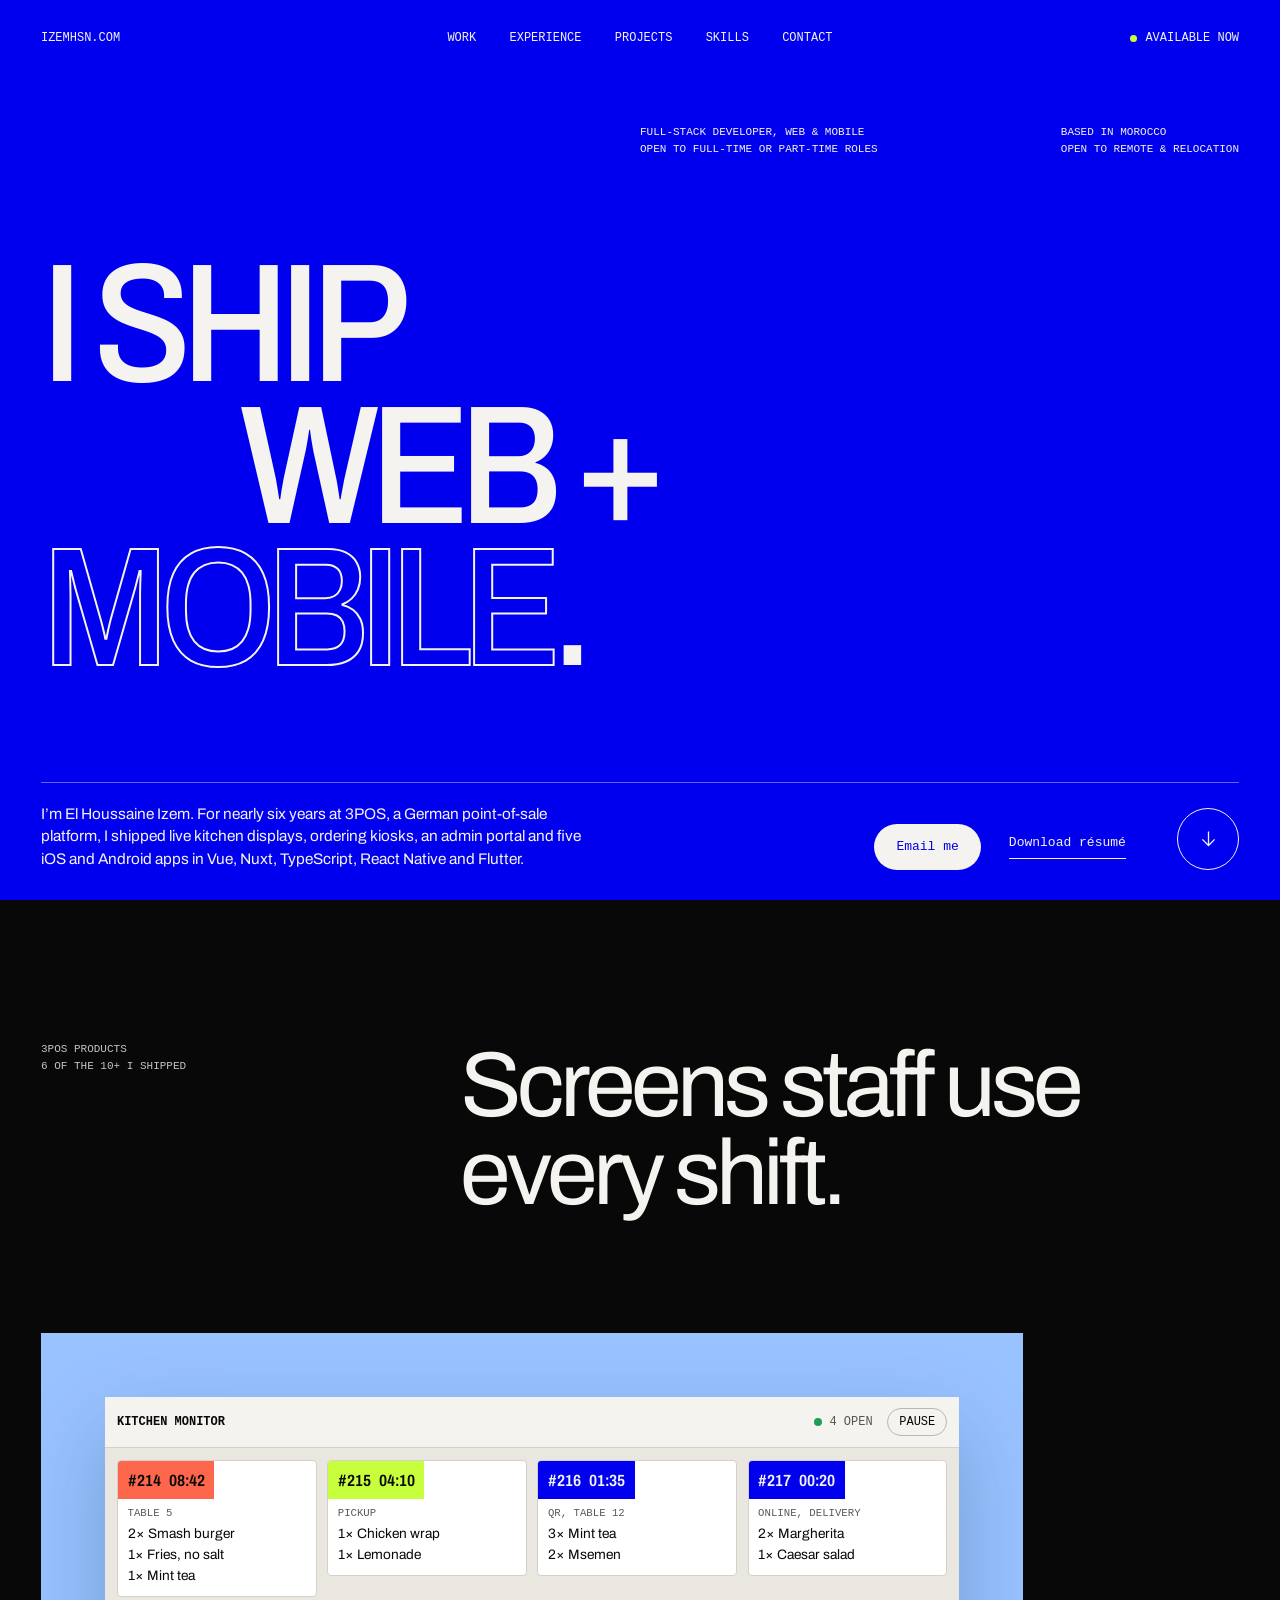
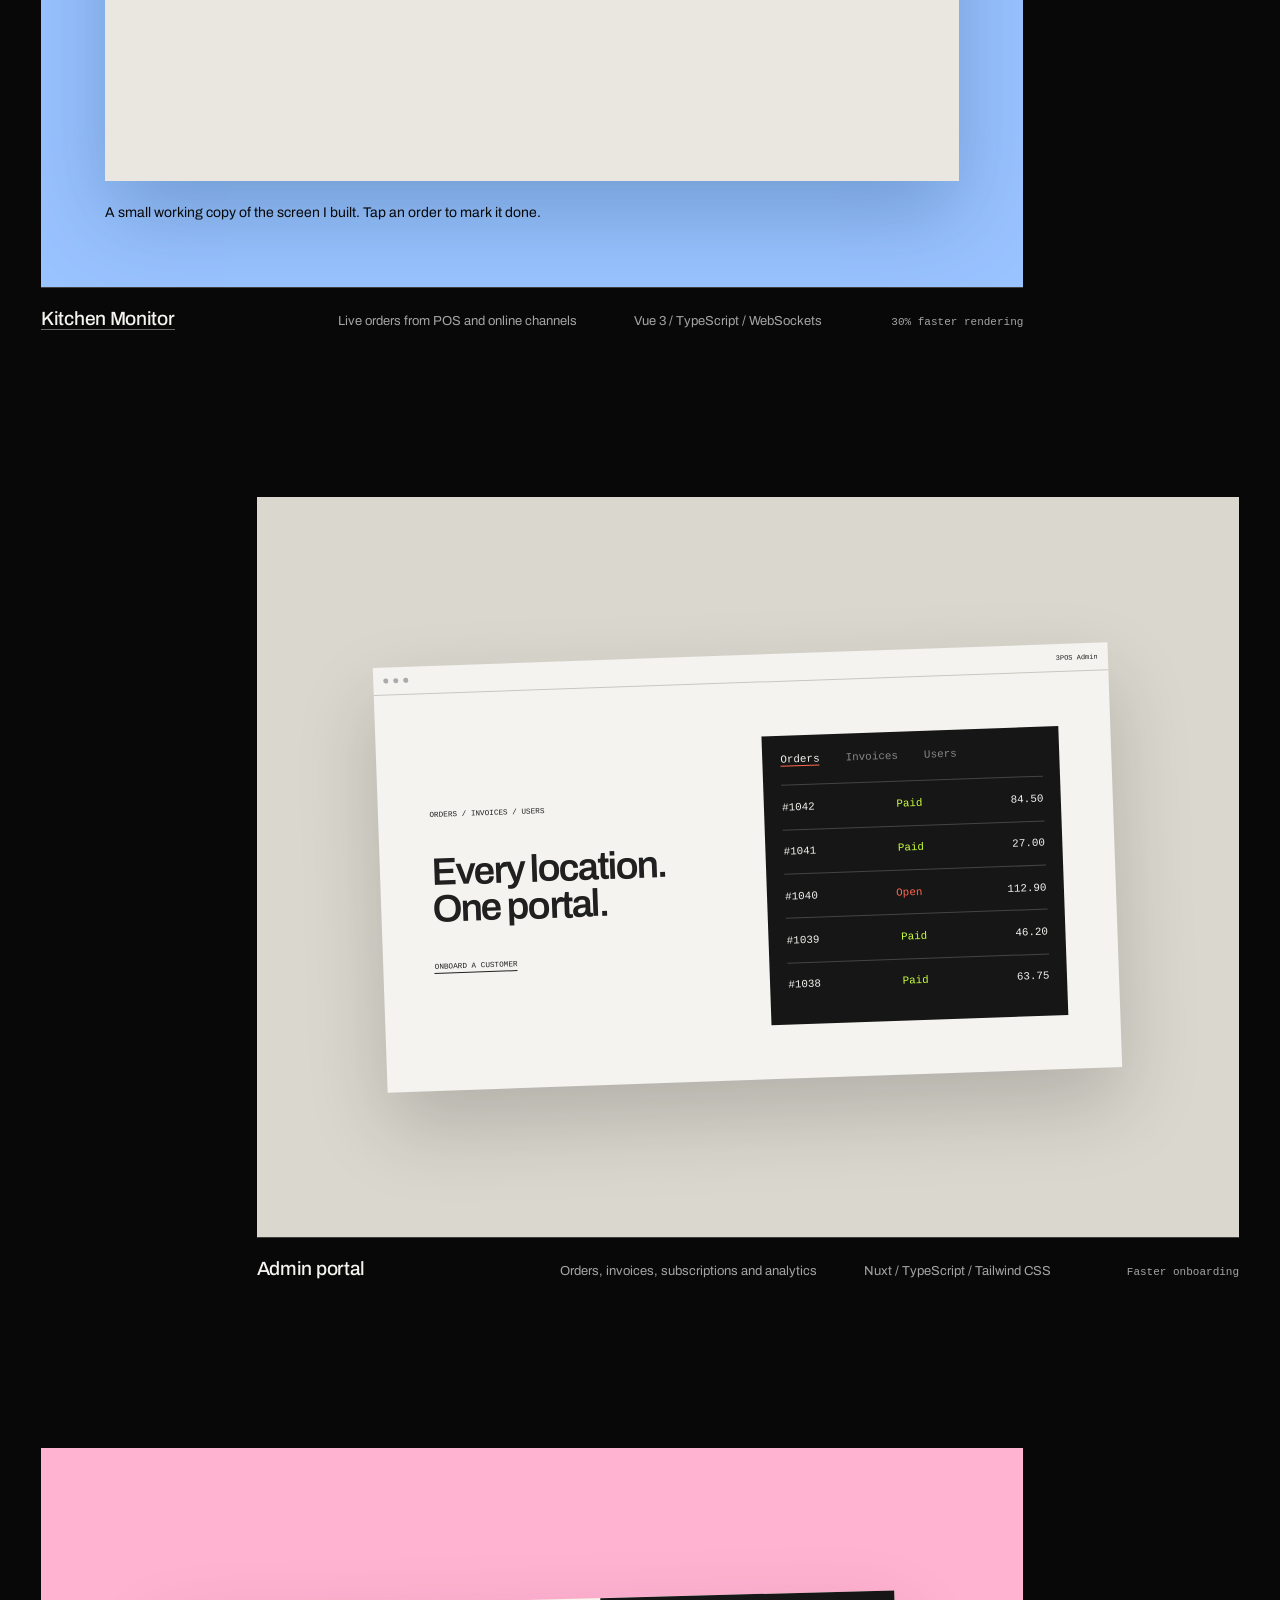
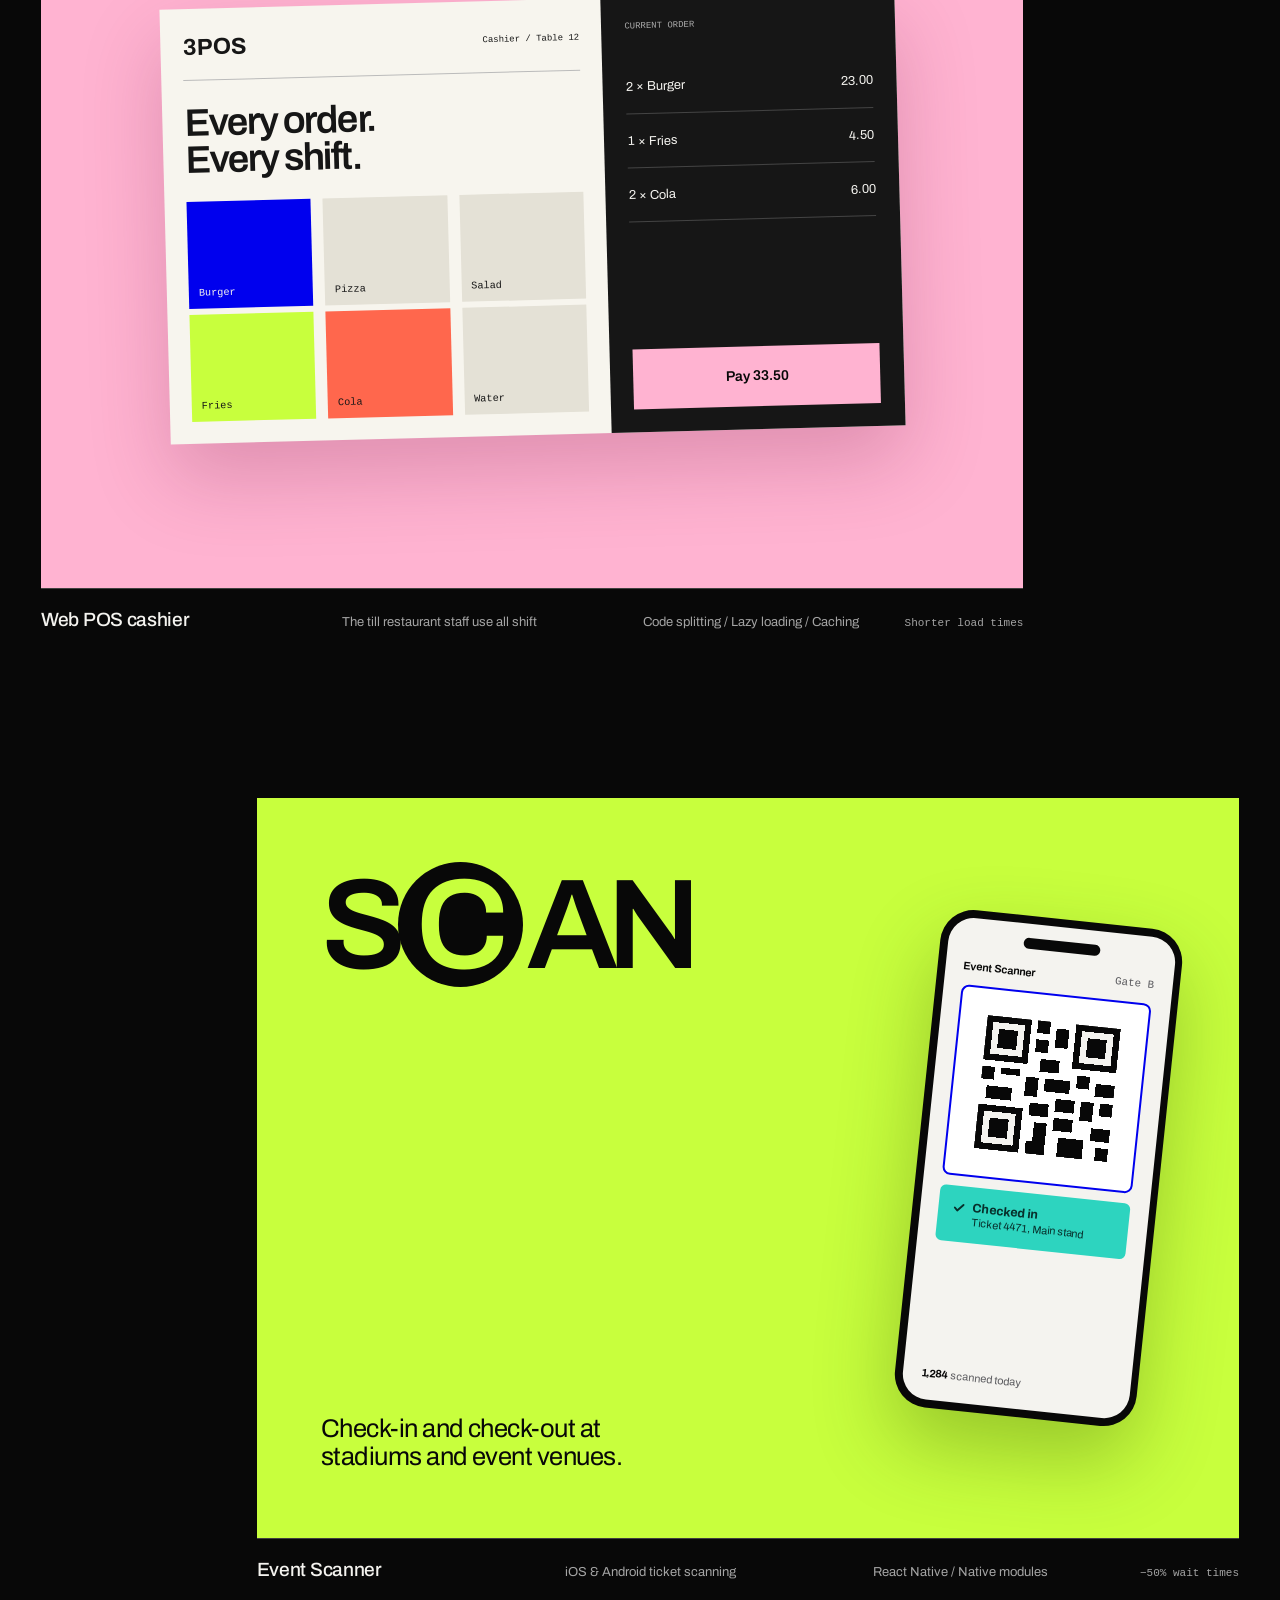
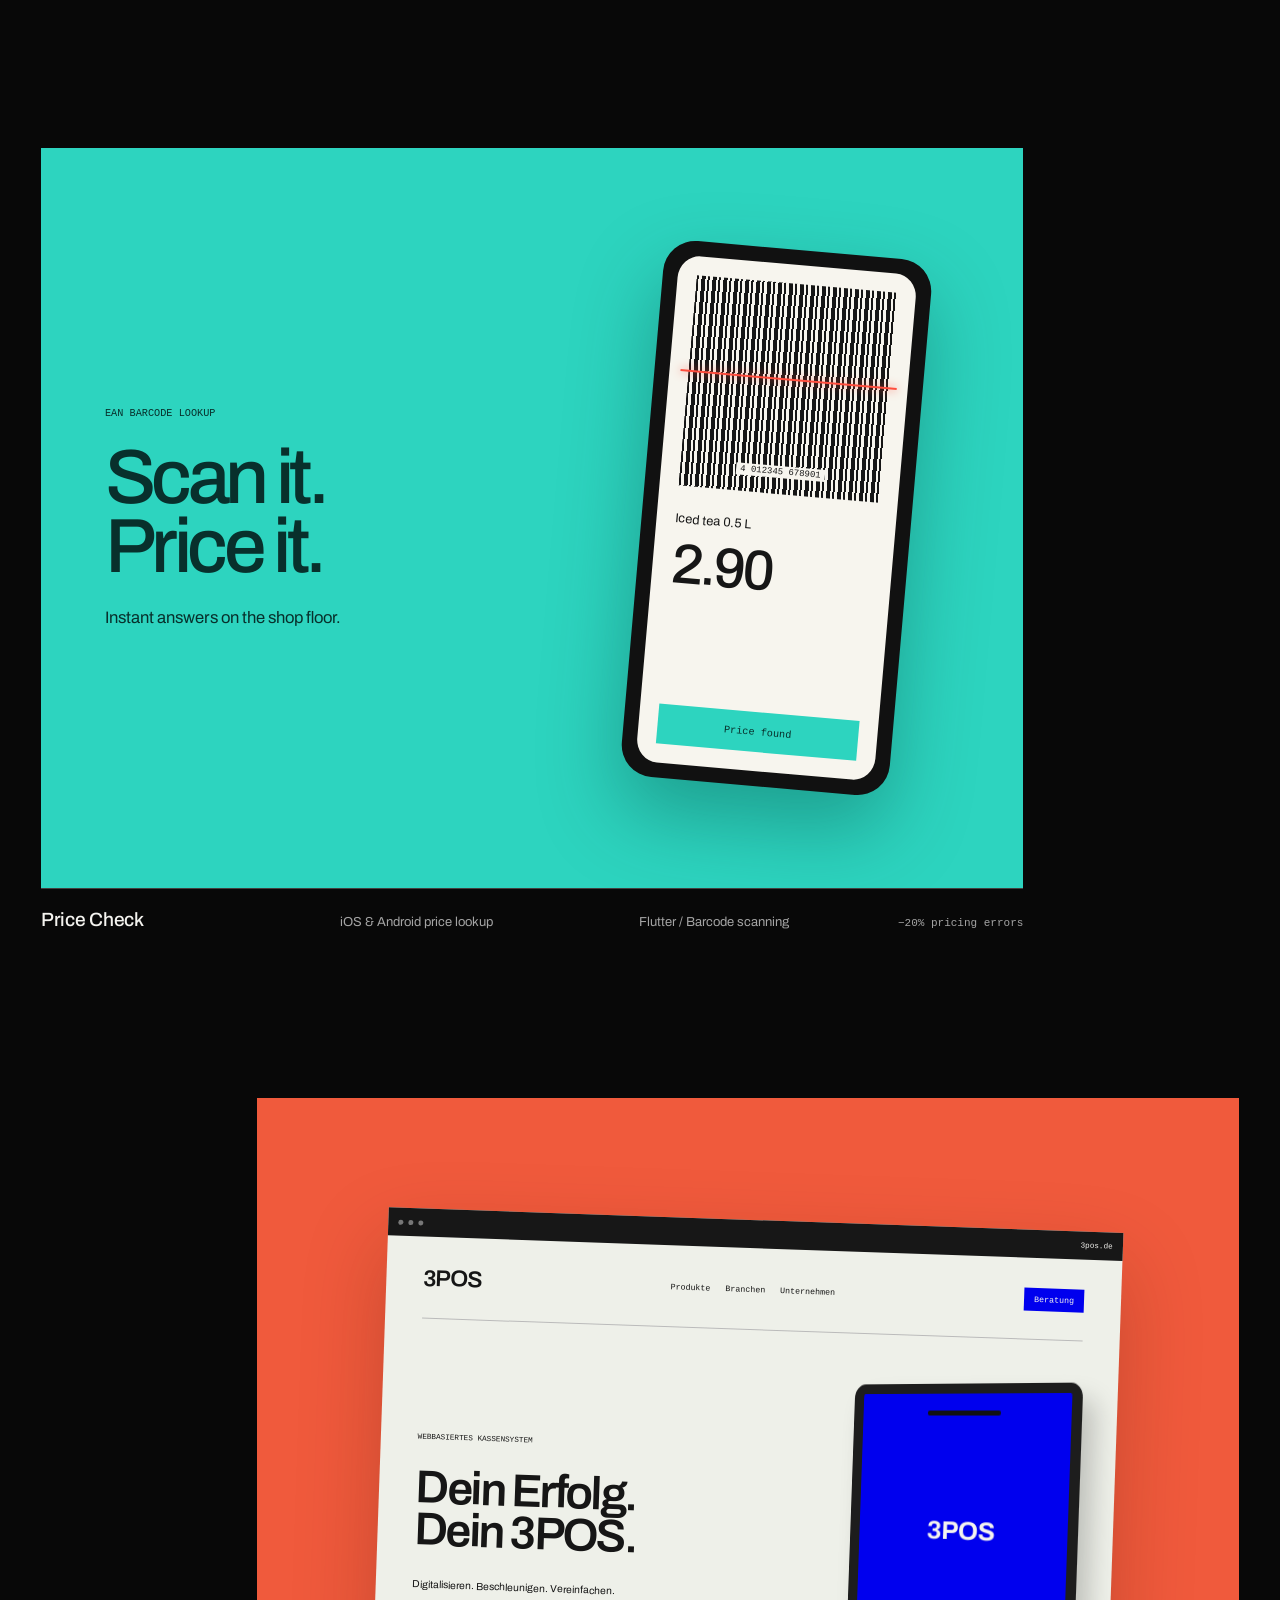
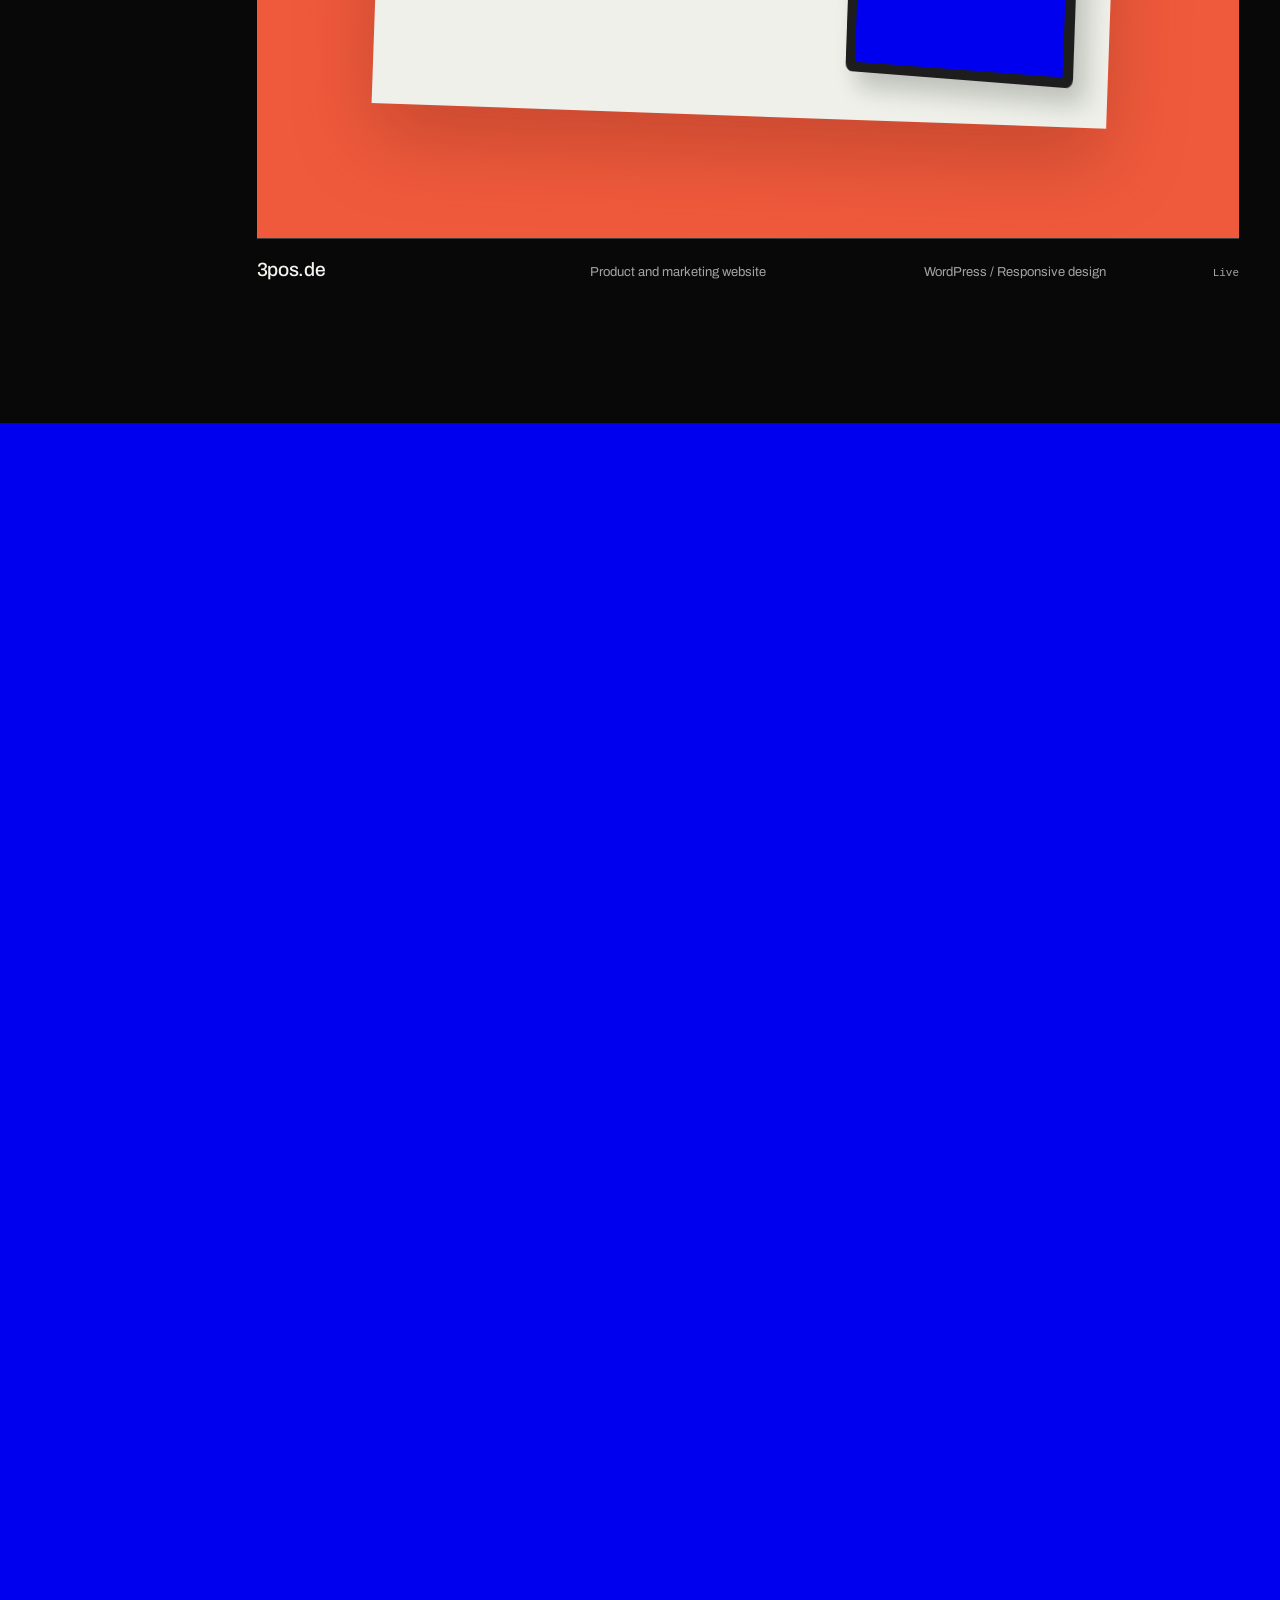
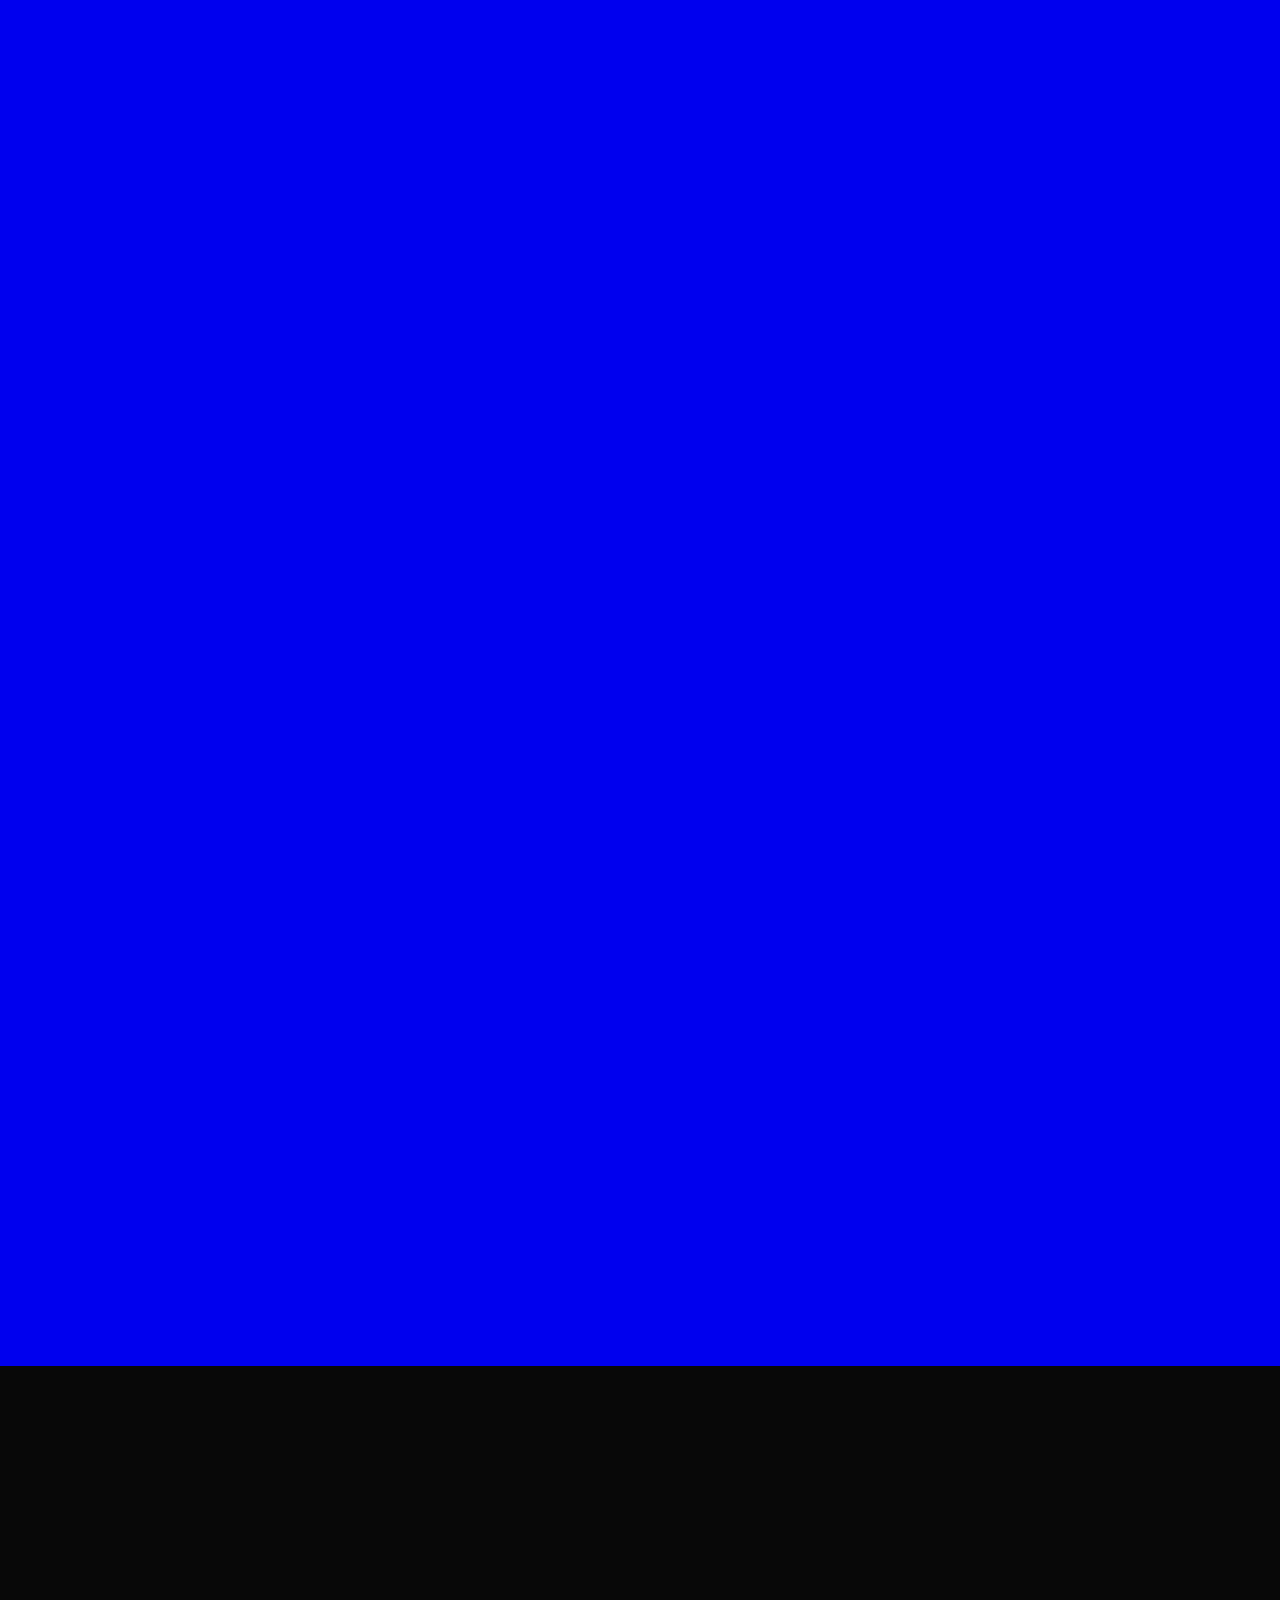
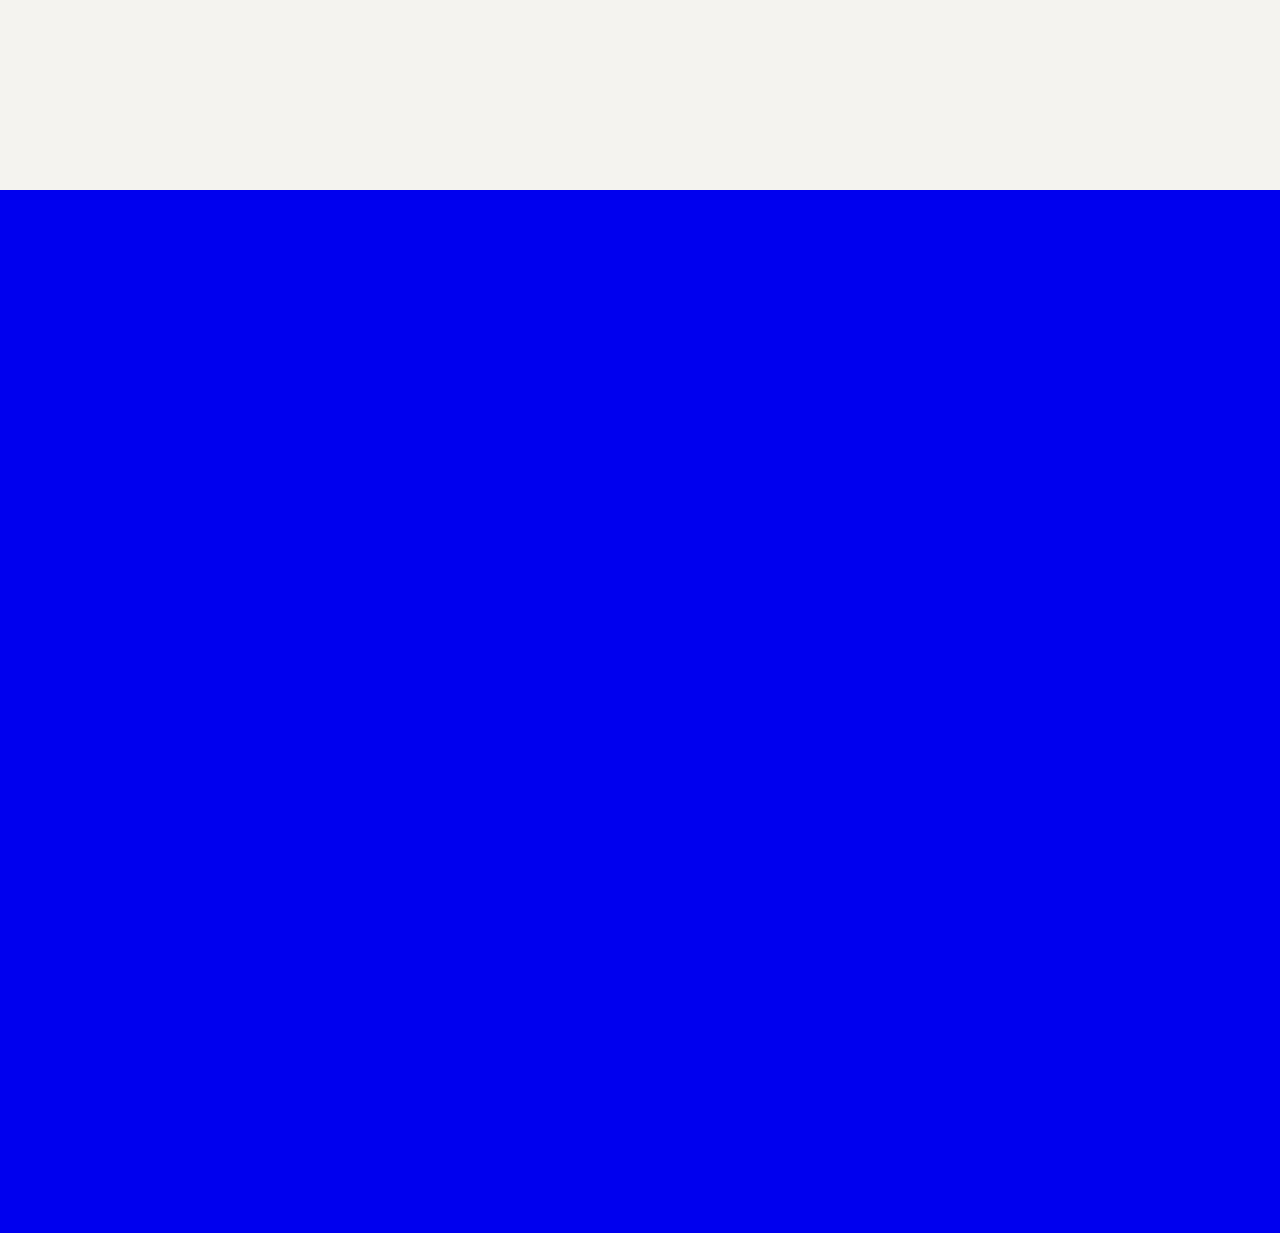
==== index.html @ d554f9c2 "update Open Graph and Twitter image URLs to include versioning" ====
<!DOCTYPE html>
<html lang="en">
<head>
  <meta charset="UTF-8">
  <meta name="viewport" content="width=device-width, initial-scale=1.0">
  <title>El Houssaine Izem, full-stack developer</title>
  <meta name="description" content="Full-stack developer, web and mobile, with nearly six years building production apps for a German point-of-sale platform. TypeScript, Vue.js, Nuxt, React Native, Flutter.">
  <meta name="author" content="El Houssaine Izem">
  <meta name="robots" content="index, follow">
  <meta name="theme-color" content="#0000ee">
  <meta property="og:type" content="website">
  <meta property="og:locale" content="en_US">
  <meta property="og:title" content="El Houssaine Izem, full-stack developer">
  <meta property="og:description" content="I build the screens restaurants run on: kitchen displays, ordering kiosks, admin portals and iOS and Android apps.">
  <meta property="og:url" content="https://izemhsn.com/">
  <meta property="og:site_name" content="izemhsn.com">
  <meta property="og:image" content="https://izemhsn.com/og-image.png?v=2">
  <meta property="og:image:width" content="1200">
  <meta property="og:image:height" content="630">
  <meta property="og:image:alt" content="El Houssaine Izem, full-stack developer">
  <meta name="twitter:card" content="summary_large_image">
  <meta name="twitter:title" content="El Houssaine Izem, full-stack developer">
  <meta name="twitter:description" content="I build the screens restaurants run on: kitchen displays, ordering kiosks, admin portals and iOS and Android apps.">
  <meta name="twitter:image" content="https://izemhsn.com/og-image.png?v=2">
  <meta name="twitter:image:alt" content="El Houssaine Izem, full-stack developer">
  <link rel="canonical" href="https://izemhsn.com/">
  <link rel="icon" href="favicon.svg" type="image/svg+xml">
  <link rel="apple-touch-icon" href="apple-touch-icon.png">
  <link rel="preload" href="assets/fonts/archivo-v25-latin.woff2" as="font" type="font/woff2" crossorigin>
  <link rel="stylesheet" href="styles.css">
  <script type="application/ld+json">{"@context":"https://schema.org","@type":"Person","name":"El Houssaine Izem","url":"https://izemhsn.com/","email":"mailto:izem.hsn@gmail.com","jobTitle":"Full-stack developer","description":"Full-stack developer, web and mobile, with nearly six years building production apps for a German point-of-sale platform.","address":{"@type":"PostalAddress","addressCountry":"MA"},"sameAs":["https://github.com/izemhsn","https://www.linkedin.com/in/izemhsn"],"knowsAbout":["TypeScript","JavaScript","Dart","Vue.js","Nuxt","React Native","Flutter","Node.js","Express","PostgreSQL","REST APIs","WebSockets","Docker"],"knowsLanguage":["Arabic","English","French"],"alumniOf":{"@type":"EducationalOrganization","name":"Specialized Institute of Applied Technology (ISTA) Ifrane"}}</script>
  <script src="script.js" defer></script>
</head>
<body>
  <a class="skip-link" href="#main">Skip to content</a>

  <header class="site-header">
    <a class="brand" href="./">izemhsn.com<span class="sr-only">, home</span></a>

    <button class="menu-toggle" type="button" aria-expanded="false" aria-controls="site-nav">
      <span class="menu-label">Menu</span>
      <span class="menu-icon" aria-hidden="true"><i></i><i></i></span>
    </button>

    <nav class="site-nav" id="site-nav" aria-label="Sections">
      <a href="#work">Work</a>
      <a href="#experience">Experience</a>
      <a href="#projects">Projects</a>
      <a href="#skills">Skills</a>
      <a href="#contact">Contact</a>
    </nav>

    <p class="availability"><span class="status-dot" aria-hidden="true"></span>Available now</p>
  </header>

  <main id="main" tabindex="-1">
    <!-- Hero -->
    <section class="hero" id="top" aria-labelledby="hero-title">
      <div class="hero-meta">
        <p>Full-stack developer, web &amp; mobile<br>Open to full-time or part-time roles</p>
        <p class="hero-where">Based in Morocco<br>Open to remote &amp; relocation</p>
      </div>

      <h1 id="hero-title" class="hero-title">
        <span class="title-line" aria-hidden="true"><span>I ship</span></span>
        <span class="title-line title-line--offset" aria-hidden="true"><span>web +</span></span>
        <span class="title-line title-line--outline" aria-hidden="true"><span>mobile<b class="title-dot">.</b></span></span>
        <span class="sr-only">I ship web and mobile.</span>
      </h1>

      <div class="hero-bottom">
        <p>I’m El Houssaine Izem. For nearly six years at 3POS, a German point-of-sale platform, I shipped live kitchen displays, ordering kiosks, an admin portal and five iOS and Android apps in Vue, Nuxt, TypeScript, React Native and Flutter.</p>
        <div class="hero-actions">
          <a href="mailto:izem.hsn@gmail.com">Email me</a>
          <a href="assets/El_Houssaine_IZEM_Full-Stack_Developer_Resume.pdf" download>Download résumé</a>
        </div>
        <a class="round-link" href="#work" aria-label="Jump to selected work">
          <svg viewBox="0 0 24 24" aria-hidden="true"><path d="M12 4v16M5 13l7 7 7-7"/></svg>
        </a>
      </div>
    </section>

    <!-- Selected work -->
    <section class="work section" id="work" aria-labelledby="work-title">
      <div class="section-heading">
        <p class="section-meta">3POS products<br>6 of the 10+ I shipped</p>
        <h2 id="work-title">Screens staff use<br>every shift.</h2>
      </div>

      <div class="projects">
        <!-- 1. Kitchen Monitor: a working demo, not a link -->
        <article class="project project--live" aria-labelledby="p-kds">
          <div class="project-visual project-visual--kds">
            <div class="tablet">
              <section class="kds" aria-label="Kitchen Monitor demo">
                <div class="kds-bar">
                  <span class="kds-name">Kitchen Monitor</span>
                  <span class="kds-meta">
                    <span class="kds-live"><span class="live-dot" aria-hidden="true"></span><span class="kds-open" aria-live="polite">4 open</span></span>
                    <button type="button" class="kds-pause" aria-pressed="false">Pause</button>
                  </span>
                </div>
                <ul class="kds-orders" role="list">
                  <li class="order" data-state="late"><button type="button" class="order-btn"><span class="order-head"><span>#214</span><span class="order-time">08:42</span></span><span class="order-where">Table 5</span><span class="order-items"><span>2× Smash burger</span><span>1× Fries, no salt</span><span>1× Mint tea</span></span></button></li>
                  <li class="order" data-state="cooking"><button type="button" class="order-btn"><span class="order-head"><span>#215</span><span class="order-time">04:10</span></span><span class="order-where">Pickup</span><span class="order-items"><span>1× Chicken wrap</span><span>1× Lemonade</span></span></button></li>
                  <li class="order" data-state="new"><button type="button" class="order-btn"><span class="order-head"><span>#216</span><span class="order-time">01:35</span></span><span class="order-where">QR, table 12</span><span class="order-items"><span>3× Mint tea</span><span>2× Msemen</span></span></button></li>
                  <li class="order" data-state="new"><button type="button" class="order-btn"><span class="order-head"><span>#217</span><span class="order-time">00:20</span></span><span class="order-where">Online, delivery</span><span class="order-items"><span>2× Margherita</span><span>1× Caesar salad</span></span></button></li>
                </ul>
              </section>
            </div>
            <p class="kds-hint">A small working copy of the screen I built. Tap an order to mark it done.</p>
          </div>
          <div class="project-info">
            <h3 id="p-kds"><a href="#kitchen-monitor">Kitchen Monitor</a></h3>
            <p>Live orders from POS and online channels</p>
            <p>Vue 3 / TypeScript / WebSockets</p>
            <span>30% faster rendering</span>
          </div>
        </article>

        <!-- 2. Admin portal -->
        <article class="project" aria-labelledby="p-admin">
          <a class="project-visual project-visual--admin" href="#admin-portal">
            <span class="sr-only">Read about the admin portal</span>
            <div class="browser-frame" aria-hidden="true">
              <div class="browser-bar"><span></span><span></span><span></span><b>3POS Admin</b></div>
              <div class="admin-ui">
                <div class="admin-copy"><small>Orders / invoices / users</small><strong>Every location.<br>One portal.</strong><em>Onboard a customer</em></div>
                <div class="admin-table">
                  <div class="admin-tabs"><b>Orders</b><span>Invoices</span><span>Users</span></div>
                  <p><span>#1042</span><span>Paid</span><b>84.50</b></p>
                  <p><span>#1041</span><span>Paid</span><b>27.00</b></p>
                  <p><span>#1040</span><span>Open</span><b>112.90</b></p>
                  <p><span>#1039</span><span>Paid</span><b>46.20</b></p>
                  <p><span>#1038</span><span>Paid</span><b>63.75</b></p>
                </div>
              </div>
            </div>
            <span class="view-project" aria-hidden="true">Read details ↓</span>
          </a>
          <div class="project-info">
            <h3 id="p-admin">Admin portal</h3>
            <p>Orders, invoices, subscriptions and analytics</p>
            <p>Nuxt / TypeScript / Tailwind CSS</p>
            <span>Faster onboarding</span>
          </div>
        </article>

        <!-- 3. Web POS cashier -->
        <article class="project" aria-labelledby="p-pos">
          <a class="project-visual project-visual--pos" href="#cashier">
            <span class="sr-only">Read about the web POS cashier</span>
            <div class="cashier-frame" aria-hidden="true">
              <div class="cashier-menu">
                <div class="cashier-top"><b>3POS</b><span>Cashier / Table 12</span></div>
                <strong>Every order.<br>Every shift.</strong>
                <div class="cashier-items"><i>Burger</i><i>Pizza</i><i>Salad</i><i>Fries</i><i>Cola</i><i>Water</i></div>
              </div>
              <div class="cashier-ticket">
                <small>Current order</small>
                <p><span>2 × Burger</span><b>23.00</b></p>
                <p><span>1 × Fries</span><b>4.50</b></p>
                <p><span>2 × Cola</span><b>6.00</b></p>
                <em>Pay 33.50</em>
              </div>
            </div>
            <span class="view-project" aria-hidden="true">Read details ↓</span>
          </a>
          <div class="project-info">
            <h3 id="p-pos">Web POS cashier</h3>
            <p>The till restaurant staff use all shift</p>
            <p>Code splitting / Lazy loading / Caching</p>
            <span>Shorter load times</span>
          </div>
        </article>

        <!-- 4. Event Scanner -->
        <article class="project" aria-labelledby="p-scan">
          <a class="project-visual project-visual--scan" href="#event-scanner">
            <span class="sr-only">Read about Event Scanner</span>
            <div class="scan-mark" aria-hidden="true">S<span>C</span>AN</div>
            <div class="phone" aria-hidden="true">
              <div class="phone-screen">
                <p class="ph-top"><span>Event Scanner</span><span>Gate B</span></p>
                <div class="ph-frame">
                  <svg viewBox="0 0 21 21" shape-rendering="crispEdges">
                    <path d="M0 0h7v7H0zM14 0h7v7h-7zM0 14h7v7H0z" fill="currentColor"/>
                    <path d="M1 1h5v5H1zM15 1h5v5h-5zM1 15h5v5H1z" fill="#f4f3ef"/>
                    <path d="M2 2h3v3H2zM16 2h3v3h-3zM2 16h3v3H2zM8 0h2v2H8zM11 1h2v3h-2zM8 3h2v2H8zM9 6h3v2H9zM0 8h2v2H0zM3 8h3v1H3zM7 9h2v3H7zM10 9h4v2h-4zM15 8h2v2h-2zM18 9h3v2h-3zM1 11h4v2H1zM12 12h3v2h-3zM16 12h2v3h-2zM19 12h2v2h-2zM8 13h3v2H8zM9 16h2v3H9zM12 15h3v2h-3zM13 18h4v3h-4zM18 16h3v2h-3zM19 19h2v2h-2zM8 19h3v2H8z" fill="currentColor"/>
                  </svg>
                </div>
                <div class="ph-result">
                  <svg viewBox="0 0 20 20"><path d="M4.5 10.5l3.5 3.5 7.5-8"/></svg>
                  <span><strong>Checked in</strong>Ticket 4471, Main stand</span>
                </div>
                <p class="ph-count"><strong>1,284</strong> scanned today</p>
              </div>
            </div>
            <p class="scan-copy" aria-hidden="true">Check-in and check-out at stadiums and event venues.</p>
            <span class="view-project" aria-hidden="true">Read details ↓</span>
          </a>
          <div class="project-info">
            <h3 id="p-scan">Event Scanner</h3>
            <p>iOS &amp; Android ticket scanning</p>
            <p>React Native / Native modules</p>
            <span>−50% wait times</span>
          </div>
        </article>

        <!-- 5. Price Check -->
        <article class="project" aria-labelledby="p-price">
          <a class="project-visual project-visual--price" href="#price-check">
            <span class="sr-only">Read about Price Check</span>
            <div class="price-copy" aria-hidden="true">
              <small>EAN barcode lookup</small>
              <strong>Scan it.<br>Price it.</strong>
              <span>Instant answers on the shop floor.</span>
            </div>
            <div class="price-phone" aria-hidden="true">
              <div class="price-screen">
                <div class="price-scan"><i></i><small>4 012345 678901</small></div>
                <small>Iced tea 0.5 L</small>
                <strong>2.90</strong>
                <em>Price found</em>
              </div>
            </div>
            <span class="view-project" aria-hidden="true">Read details ↓</span>
          </a>
          <div class="project-info">
            <h3 id="p-price">Price Check</h3>
            <p>iOS &amp; Android price lookup</p>
            <p>Flutter / Barcode scanning</p>
            <span>−20% pricing errors</span>
          </div>
        </article>

        <!-- 6. 3pos.de -->
        <article class="project" aria-labelledby="p-site">
          <a class="project-visual project-visual--web" href="https://www.3pos.de/">
            <span class="sr-only">Visit the 3pos.de website</span>
            <div class="web-frame" aria-hidden="true">
              <div class="web-bar"><span></span><span></span><span></span><b>3pos.de</b></div>
              <div class="web-ui">
                <div class="web-nav"><b>3POS</b><span>Produkte&nbsp;&nbsp; Branchen&nbsp;&nbsp; Unternehmen</span><i>Beratung</i></div>
                <div class="web-hero">
                  <div><small>Webbasiertes Kassensystem</small><strong>Dein Erfolg.<br>Dein 3POS.</strong><span>Digitalisieren. Beschleunigen. Vereinfachen.</span></div>
                  <div class="pos-device" aria-hidden="true"><i></i><b>3POS</b></div>
                </div>
              </div>
            </div>
            <span class="view-project" aria-hidden="true">Live site ↗</span>
          </a>
          <div class="project-info">
            <h3 id="p-site">3pos.de</h3>
            <p>Product and marketing website</p>
            <p>WordPress / Responsive design</p>
            <span>Live</span>
          </div>
        </article>
      </div>
    </section>

    <!-- Experience -->
    <section class="experience section" id="experience" aria-labelledby="experience-title">
      <div class="section-heading">
        <p class="section-meta">Jan 2021 – Oct 2026<br>Germany, remote from Morocco</p>
        <div>
          <h2 id="experience-title">Nearly six years at 3POS.</h2>
          <p class="section-lede">Software developer, front-end and mobile, in a cross-functional team. 3POS sells point-of-sale systems to restaurants, hotels, shops, stadiums and event venues. The apps below are used every day by staff and their customers. I also onboarded a new developer, walking them through how the products work and their key workflows.</p>
        </div>
      </div>

      <div class="experience-group">
        <div class="group-heading">
          <h3>Web apps</h3>
          <p>Vue / Nuxt / TypeScript</p>
        </div>
        <ul class="rows" role="list">
          <li class="row" id="kitchen-monitor">
            <h4>Kitchen Monitor</h4>
            <div class="row-body">
              <p>A real-time Vue app that streams orders over WebSockets from the POS and online channels to kitchen screens in customer venues, so an order placed at the counter or online shows up in the kitchen straight away.</p>
              <p>I led its migration from Vue 2 to Vue 3, which made rendering <strong>30% faster</strong>.</p>
            </div>
            <p class="row-stack">Vue 3, TypeScript, WebSockets</p>
          </li>
          <li class="row" id="pickup-monitor">
            <h4>Pickup Monitor</h4>
            <div class="row-body"><p>A real-time Vue app that streams live orders over WebSockets from the POS and online channels to pickup screens in customer venues.</p></div>
            <p class="row-stack">Vue, WebSockets</p>
          </li>
          <li class="row" id="admin-portal">
            <h4>Admin portal</h4>
            <div class="row-body"><p>Built on REST APIs. Administrators manage orders, invoices, subscriptions, users and analytics in one place, which made onboarding new customers much faster.</p></div>
            <p class="row-stack">Nuxt, TypeScript, Tailwind CSS</p>
          </li>
          <li class="row" id="ordering">
            <h4>Kiosk and QR ordering</h4>
            <div class="row-body"><p>A self-service ordering kiosk for fast-food restaurants, and a QR-code app that lets diners order from their own phones. Both raised order volume, took load off the counter and turned tables faster.</p></div>
            <p class="row-stack">Vue, TypeScript</p>
          </li>
          <li class="row" id="online-ordering">
            <h4>Online ordering and reservations</h4>
            <div class="row-body"><p>Delivery and pickup ordering, plus table booking with dish pre-ordering. It made orders more accurate for staff and customers, and real-time availability prevents double bookings.</p></div>
            <p class="row-stack">Vue, REST APIs</p>
          </li>
          <li class="row" id="cashier">
            <h4>Web POS cashier</h4>
            <div class="row-body"><p>Features and production fixes for the cashier system restaurant staff use all shift. I cut load times with code splitting, lazy loading and caching.</p></div>
            <p class="row-stack">Vue, TypeScript</p>
          </li>
          <li class="row" id="wordpress">
            <h4>Product websites</h4>
            <div class="row-body"><p>Seven responsive marketing and help-center sites for the company’s products, including <a href="https://www.3pos.de/">3pos.de</a>.</p></div>
            <p class="row-stack">WordPress</p>
          </li>
        </ul>
      </div>

      <div class="experience-group">
        <div class="group-heading">
          <h3>Mobile apps</h3>
          <p>React Native / Flutter / iOS / Android</p>
        </div>
        <p class="group-note">I owned five cross-platform apps end to end, from features and native modules to App Store and Google Play releases.</p>
        <ul class="rows" role="list">
          <li class="row" id="event-scanner">
            <h4>Event Scanner</h4>
            <div class="row-body"><p>Ticket scanning for check-in and check-out at stadiums and event venues. It <strong>cut attendee wait times by 50%</strong>.</p></div>
            <p class="row-stack">React Native</p>
          </li>
          <li class="row" id="stock-taking">
            <h4>Stock Taking</h4>
            <div class="row-body"><p>Barcode-based inventory counting that replaced manual entry and made stock levels more accurate.</p></div>
            <p class="row-stack">React Native</p>
          </li>
          <li class="row" id="price-check">
            <h4>Price Check</h4>
            <div class="row-body"><p>Scan an EAN barcode, see the price instantly. It <strong>cut pricing errors by 20%</strong>.</p></div>
            <p class="row-stack">Flutter</p>
          </li>
          <li class="row" id="controller">
            <h4>Controller</h4>
            <div class="row-body"><p>Real-time sales and system dashboards that give owners live insight into operations.</p></div>
            <p class="row-stack">Flutter</p>
          </li>
          <li class="row" id="time-tracking">
            <h4>Time Tracking</h4>
            <div class="row-body"><p>Features for the app managers use to track work hours and manage staff shifts.</p></div>
            <p class="row-stack">Flutter</p>
          </li>
        </ul>
      </div>

      <ul class="impact-grid" role="list" aria-label="Measured results">
        <li><strong>50%</strong><span>Shorter waits at event gates</span></li>
        <li><strong>30%</strong><span>Faster rendering after the Vue 3 migration</span></li>
        <li><strong>20%</strong><span>Fewer pricing errors in shops</span></li>
        <li><strong>5</strong><span>Apps shipped to the App Store and Google Play</span></li>
      </ul>
    </section>

    <!-- Outside work -->
    <section class="side section" id="projects" aria-labelledby="projects-title">
      <div class="section-heading">
        <p class="section-meta">Built on my own time<br>1 back end, 3 websites</p>
        <div>
          <h2 id="projects-title">Outside work.</h2>
          <p class="section-lede">A Node.js back end I built on my own, and websites built with plain HTML, CSS and JavaScript.</p>
        </div>
      </div>

      <article class="project project--wide" aria-labelledby="p-xtremio">
        <a class="project-visual project-visual--xtremio" href="https://github.com/izemhsn/xTremio-stremio-addon">
          <span class="sr-only">Read the xTremio source on GitHub</span>
          <div class="xtremio-frame" aria-hidden="true">
            <div class="xtremio-top"><b>xTremio</b><span>Stremio add-on</span></div>
            <div class="xtremio-content">
              <div class="xtremio-copy"><small>One install link per user</small><strong>Stateless.<br>Encrypted.<br>No database.</strong><p>Each user’s credentials are encrypted into their own install link, so the server stores nothing.</p></div>
              <div class="xtremio-bars"><div><small>TTL</small><b>Caching</b></div><div><small>429</small><b>Rate limits</b></div><div><small>Backoff</small><b>Retries</b></div></div>
            </div>
          </div>
          <span class="view-project" aria-hidden="true">View source ↗</span>
        </a>
        <div class="project-info">
          <h3 id="p-xtremio">xTremio</h3>
          <p>Stateless, multi-user Stremio add-on</p>
          <p>Node.js / Express 5 / Vitest / GitHub Actions</p>
          <span>Open source</span>
        </div>
        <div class="xtremio-detail">
          <p>A stateless, secure streaming add-on for Stremio, built with Node.js and Express 5. One instance serves many users.</p>
          <ul role="list">
            <li><strong>No database needed.</strong> Each user’s credentials live in an encrypted install link.</li>
            <li><strong>Built for unreliable upstreams.</strong> A REST API with paginated search, 30-minute TTL caching, rate limiting, and retries with backoff.</li>
            <li><strong>590+ unit tests</strong> with Vitest, run automatically in GitHub Actions CI.</li>
          </ul>
        </div>
      </article>

      <ul class="sites" role="list">
        <li class="site">
          <a class="site-visual site-visual--roofer" href="https://rooferaurora.com" tabindex="-1" aria-hidden="true">
            <span class="shot-frame"><span class="shot-bar"><i></i><i></i><i></i><b>rooferaurora.com</b></span><img src="assets/shots/rooferaurora.jpg" alt="" width="1280" height="800" loading="lazy" decoding="async"></span>
          </a>
          <h3><a href="https://rooferaurora.com">Roofer Aurora <span aria-hidden="true">↗</span></a></h3>
          <p>Lead-generation site for a roofing company, with a free-estimate form and photo upload, service pages and a FAQ.</p>
        </li>
        <li class="site">
          <a class="site-visual site-visual--mvp" href="https://fastmvp.si" tabindex="-1" aria-hidden="true">
            <span class="shot-frame"><span class="shot-bar"><i></i><i></i><i></i><b>fastmvp.si</b></span><img src="assets/shots/fastmvpsi.jpg" alt="" width="1280" height="800" loading="lazy" decoding="async"></span>
          </a>
          <h3><a href="https://fastmvp.si">Fast MVP <span aria-hidden="true">↗</span></a></h3>
          <p>Waitlist page for an AI app builder, with an animated build timeline you can pause, a monthly and yearly pricing toggle and a FAQ accordion.</p>
        </li>
        <li class="site">
          <a class="site-visual site-visual--saas" href="https://saasfactorystudio.netlify.app" tabindex="-1" aria-hidden="true">
            <span class="shot-frame"><span class="shot-bar"><i></i><i></i><i></i><b>saasfactorystudio.netlify.app</b></span><img src="assets/shots/saasfactorystudio.jpg" alt="" width="1280" height="800" loading="lazy" decoding="async"></span>
          </a>
          <h3><a href="https://saasfactorystudio.netlify.app">SaaS Factory <span aria-hidden="true">↗</span></a></h3>
          <p>Landing page for a small software studio, with service pricing, a five-step process and call booking.</p>
        </li>
      </ul>
    </section>

    <!-- Skills -->
    <section class="skills-section section" id="skills" aria-labelledby="skills-title">
      <div class="section-heading">
        <p class="section-meta">Since 2018</p>
        <h2 id="skills-title">Skills and<br>background.</h2>
      </div>

      <dl class="skills">
        <div><dt>Languages</dt><dd>TypeScript, JavaScript, Dart, HTML5, CSS3, SQL</dd></div>
        <div><dt>Front-end</dt><dd>Vue.js (2 and 3), Nuxt.js, Pinia, Vuex, Vuetify, Tailwind CSS, Bootstrap</dd></div>
        <div><dt>Back-end</dt><dd>Node.js, Express.js, PostgreSQL</dd></div>
        <div><dt>Mobile</dt><dd>React Native, Flutter, Redux, Provider, native modules for iOS and Android</dd></div>
        <div><dt>DevOps and tools</dt><dd>Git, Docker, CI/CD (GitHub Actions, GitLab CI)</dd></div>
        <div><dt>Testing and APIs</dt><dd>Vitest, RESTful APIs, WebSockets</dd></div>
        <div><dt>CMS and e-commerce</dt><dd>WordPress, Shopify</dd></div>
      </dl>

      <dl class="background">
        <div><dt>Education</dt><dd>Specialized Technician Diploma in Software Development<span>ISTA Ifrane, Morocco, 2018–2020</span></dd></div>
        <div><dt>Spoken languages</dt><dd>Arabic (native), English (professional)<span>French (elementary)</span></dd></div>
      </dl>
    </section>

    <!-- Contact -->
    <section class="contact section" id="contact" aria-labelledby="contact-title">
      <div class="section-heading">
        <p class="section-meta">Available now<br>Open to remote &amp; relocation</p>
        <div>
          <h2 id="contact-title">Hiring a web or mobile developer?</h2>
          <p class="section-lede">I’m available now for full-time or part-time work. Email is the fastest way to reach me.</p>
          <div class="contact-actions">
            <a href="mailto:izem.hsn@gmail.com">izem.hsn@gmail.com</a>
            <a href="assets/El_Houssaine_IZEM_Full-Stack_Developer_Resume.pdf" download>Résumé (PDF)</a>
          </div>
        </div>
      </div>
      <a class="contact-link" href="mailto:izem.hsn@gmail.com">
        <span>Let’s talk</span>
        <svg viewBox="0 0 64 64" aria-hidden="true"><path d="M10 54 54 10M18 10h36v36"/></svg>
      </a>
      <footer>
        <p>© <span id="year">2026</span> El Houssaine Izem</p>
        <div class="social-links">
          <a href="https://github.com/izemhsn" rel="me">GitHub</a>
          <a href="https://www.linkedin.com/in/izemhsn" rel="me">LinkedIn</a>
        </div>
        <p><span id="local-time">--:--</span> in Morocco</p>
      </footer>
    </section>
  </main>
</body>
</html>
---- styles.css ----
/* ------------------------------------------------------------
   Font: Archivo (SIL Open Font License), self-hosted variable
   font, Latin subset. Preloaded in index.html. To update it,
   save the new file under a new name (e.g. v26) so cached
   copies are replaced.
   ------------------------------------------------------------ */
@font-face {
  font-family: "Archivo";
  font-style: normal;
  font-weight: 100 900;
  font-stretch: 62% 125%;
  font-display: swap;
  src: url("assets/fonts/archivo-v25-latin.woff2") format("woff2");
  unicode-range: U+0000-00FF, U+0131, U+0152-0153, U+02BB-02BC, U+02C6, U+02DA, U+02DC, U+0304, U+0308, U+0329, U+2000-206F, U+20AC, U+2122, U+2191, U+2193, U+2212, U+2215, U+FEFF, U+FFFD;
}

/* ------------------------------------------------------------
   Tokens
   ------------------------------------------------------------ */
:root {
  --blue: #0000ee;
  --ink: #080808;
  --paper: #f4f3ef;
  --fog: #a4a4a4;
  --line: rgba(244, 243, 239, 0.24);
  --line-strong: rgba(244, 243, 239, 0.42);

  /* Panel accents, shared by the project visuals and the order states */
  --lime: #c8ff3d;
  --sky: #99c3ff;
  --pink: #ffb3d1;
  --teal: #2dd4bf;
  --violet: #5b35f2;
  --putty: #dad7ce;
  --coral: #ff674d;

  --font-sans: "Archivo", "Helvetica Neue", Arial, sans-serif;
  --font-mono: "Cascadia Mono", ui-monospace, Consolas, monospace;
  --page-pad: clamp(20px, 3.2vw, 52px);
  --ease: cubic-bezier(.2, .7, .2, 1);
}

/* ------------------------------------------------------------
   Base
   ------------------------------------------------------------ */
*, *::before, *::after { box-sizing: border-box; }
/* scroll-padding keeps anchors and keyboard focus clear of the fixed header. */
html { scroll-behavior: smooth; scroll-padding-top: 72px; -webkit-text-size-adjust: 100%; }
body {
  margin: 0;
  color: var(--paper);
  background: var(--ink);
  font-family: var(--font-sans);
  font-size: 16px;
  font-stretch: 100%;
  line-height: 1.45;
  -webkit-font-smoothing: antialiased;
}
h1, h2, h3, h4, p, ul, dl, dd { margin: 0; }
ul[role="list"] { padding: 0; list-style: none; }
a { color: inherit; text-decoration: none; }
button { color: inherit; font: inherit; }
img { display: block; max-width: 100%; height: auto; }
::selection { color: var(--blue); background: var(--paper); }
:focus-visible { outline: 2px solid currentColor; outline-offset: 5px; }
#main:focus { outline: none; }

.sr-only {
  position: absolute;
  width: 1px;
  height: 1px;
  padding: 0;
  margin: -1px;
  overflow: hidden;
  clip: rect(0, 0, 0, 0);
  white-space: nowrap;
  border: 0;
}
.skip-link {
  position: fixed;
  z-index: 100;
  top: 10px;
  left: 10px;
  padding: 10px 16px;
  color: var(--ink);
  background: var(--paper);
  transform: translateY(-160%);
  transition: transform 200ms;
}
.skip-link:focus { transform: translateY(0); }

/* ------------------------------------------------------------
   Header
   ------------------------------------------------------------ */
.site-header {
  position: fixed;
  z-index: 20;
  top: 0;
  left: 0;
  display: grid;
  grid-template-columns: 1fr auto 1fr;
  align-items: center;
  width: 100%;
  padding: 24px var(--page-pad);
  border-bottom: 1px solid transparent;
  font-family: var(--font-mono);
  font-size: 12px;
  text-transform: uppercase;
  transition: padding 300ms var(--ease), background-color 300ms, border-color 300ms;
}
/* Once the page scrolls, the header becomes a solid bar so it stays readable on
   every section, including the light Skills band. No transform or backdrop-filter
   here: either would trap the fixed mobile menu inside the header. */
.site-header.is-stuck {
  padding-block: 14px;
  border-bottom-color: var(--line);
  background: var(--ink);
}
.brand { width: max-content; font-weight: 500; }
.site-nav { display: flex; gap: clamp(18px, 2.6vw, 44px); }
.site-nav a { position: relative; padding-block: 6px; }
.site-nav a::after {
  position: absolute;
  right: 0;
  bottom: 1px;
  left: 0;
  height: 1px;
  background: currentColor;
  content: "";
  transform: scaleX(0);
  transform-origin: right;
  transition: transform 300ms var(--ease);
}
.site-nav a:hover::after, .site-nav a:focus-visible::after { transform: scaleX(1); transform-origin: left; }
.availability { justify-self: end; display: flex; align-items: center; gap: 8px; }
.status-dot { width: 7px; height: 7px; border-radius: 50%; background: var(--lime); }
.menu-toggle { display: none; padding: 6px 0; border: 0; background: transparent; cursor: pointer; }

/* ------------------------------------------------------------
   Hero
   ------------------------------------------------------------ */
.hero {
  display: flex;
  flex-direction: column;
  min-height: 100svh;
  padding: 124px var(--page-pad) 30px;
  overflow: hidden;
  background: var(--blue);
}
.hero-meta {
  display: flex;
  justify-content: space-between;
  width: 50%;
  margin-left: auto;
  font-family: var(--font-mono);
  font-size: 11px;
  line-height: 1.5;
  text-transform: uppercase;
}

.hero-title {
  margin: auto 0;
  padding-block: clamp(40px, 7vh, 96px);
  font-size: clamp(60px, 13.2vw, 228px);
  /* Also cap by height, so the intro and buttons stay on screen on short laptops. */
  font-size: clamp(60px, min(13.2vw, 22svh), 228px);
  font-weight: 500;
  font-stretch: 86%;
  line-height: .8;
  letter-spacing: -.06em;
  text-transform: uppercase;
}
.title-line { display: block; overflow: hidden; padding-bottom: .04em; white-space: nowrap; }
.title-line > span { display: inline-block; }
.title-line--offset { padding-left: 15.5vw; }
.title-line--outline { color: transparent; -webkit-text-stroke: 2px var(--paper); }
.title-dot { color: var(--paper); font-weight: inherit; -webkit-text-stroke: 0; }

/* The page's one orchestrated moment: the headline rises in, line by line. */
@keyframes rise { from { transform: translateY(105%); } }
.title-line > span { animation: rise 900ms var(--ease) both; }
.title-line:nth-child(2) > span { animation-delay: 90ms; }
.title-line:nth-child(3) > span { animation-delay: 180ms; }

.hero-bottom {
  display: grid;
  grid-template-columns: minmax(0, 1fr) auto auto;
  align-items: end;
  gap: 20px clamp(24px, 4vw, 64px);
  padding-top: 20px;
  border-top: 1px solid var(--line-strong);
}
.hero-bottom > p { max-width: 36em; font-size: clamp(15px, 1.2vw, 19px); line-height: 1.45; }
.hero-actions { display: flex; flex-wrap: wrap; align-items: center; gap: 12px 28px; font: 13px var(--font-mono); }
.hero-actions a, .contact-actions a { min-height: 24px; border-bottom: 1px solid currentColor; transition: opacity 200ms, color 200ms, background-color 200ms; }
.hero-actions a:hover, .contact-actions a:hover { opacity: .7; }
/* The email link is the main action, so it gets a solid pill. */
.hero-actions a:first-child, .contact-actions a:first-child {
  display: inline-flex;
  align-items: center;
  min-height: 46px;
  padding: 0 22px;
  border: 0;
  border-radius: 999px;
  color: var(--blue);
  background: var(--paper);
}
.hero-actions a:first-child:hover, .contact-actions a:first-child:hover { opacity: 1; color: var(--ink); background: var(--lime); }
.round-link {
  display: grid;
  width: 62px;
  height: 62px;
  border: 1px solid var(--paper);
  border-radius: 50%;
  place-items: center;
  transition: color 300ms, background 300ms, transform 300ms;
}
.round-link svg { width: 21px; fill: none; stroke: currentColor; stroke-width: 1.5; }
.round-link:hover { color: var(--blue); background: var(--paper); transform: rotate(-45deg); }

/* ------------------------------------------------------------
   Section scaffolding
   ------------------------------------------------------------ */
.section { padding: clamp(90px, 11vw, 170px) var(--page-pad); }
/* Off-screen sections skip layout and paint until they near the viewport.
   "auto" makes the browser remember each section's real height once seen. */
.section { content-visibility: auto; contain-intrinsic-size: auto 1400px; }
.work, .side { background: var(--ink); }
.experience, .contact { background: var(--blue); }
.skills-section { color: var(--ink); background: var(--paper); }

.section-heading {
  display: grid;
  grid-template-columns: 1fr 2fr;
  gap: 30px;
  margin-bottom: clamp(70px, 9vw, 140px);
}
.section-meta { font: 11px/1.6 var(--font-mono); text-transform: uppercase; opacity: .8; }
.section-heading h2 {
  font-size: clamp(46px, 7.2vw, 112px);
  font-weight: 400;
  line-height: .96;
  letter-spacing: -.055em;
}
.section-lede { max-width: 34em; margin-top: 32px; font-size: clamp(17px, 1.45vw, 22px); line-height: 1.45; }

/* ------------------------------------------------------------
   Project panels
   ------------------------------------------------------------ */
.projects { display: flex; flex-direction: column; gap: clamp(100px, 13vw, 200px); }
.project { width: 82%; }
.project:nth-child(even) { margin-left: auto; }
.project--wide { width: 100%; }

.project-visual {
  position: relative;
  display: grid;
  min-height: min(58vw, 740px);
  padding: clamp(24px, 5vw, 80px);
  overflow: hidden;
  place-items: center;
  color: var(--ink);
}
.view-project {
  position: absolute;
  right: 24px;
  bottom: 24px;
  display: grid;
  width: 100px;
  height: 100px;
  border-radius: 50%;
  color: var(--ink);
  background: var(--paper);
  font: 10px var(--font-mono);
  text-align: center;
  text-transform: uppercase;
  place-items: center;
  opacity: 0;
  transform: scale(.7);
  transition: opacity 300ms, transform 400ms var(--ease);
}
a.project-visual:hover .view-project, a.project-visual:focus-visible .view-project { opacity: 1; transform: scale(1); }

.project-info {
  display: grid;
  grid-template-columns: 1.4fr 1.4fr 1.2fr auto;
  align-items: baseline;
  gap: 20px;
  padding-top: 20px;
  border-top: 1px solid var(--line);
}
.project-info h3, .project-info p { font-size: 13px; font-weight: 400; }
.project-info h3 { font-size: clamp(18px, 1.5vw, 23px); font-weight: 500; line-height: 1.15; letter-spacing: -.015em; }
.project-info h3 a { border-bottom: 1px solid var(--line-strong); }
.project-info h3 a:hover { border-color: currentColor; }
.project-info p, .project-info span { color: var(--fog); }
.project-info span { font: 11px var(--font-mono); }

/* Mock frames tilt slightly and settle on hover. */
.browser-frame, .cashier-frame, .price-phone, .phone, .xtremio-frame, .shot-frame {
  transition: transform 600ms var(--ease);
}

/* Kitchen Monitor (live) */
.project-visual--kds { gap: 22px; min-height: 0; align-content: center; background: var(--sky); padding-block: clamp(32px, 5vw, 80px); }
.tablet {
  width: min(100%, 920px);
  box-shadow: 0 35px 80px rgba(17, 58, 100, .28);
}
.kds-hint { justify-self: start; width: min(100%, 920px); margin-inline: auto; font-size: 14px; }

.kds {
  container-type: inline-size;
  display: flex;
  flex-direction: column;
  min-height: clamp(260px, 30vw, 420px);
  overflow: hidden;
  color: var(--ink);
  background: #e9e7e0;
}
.kds-bar {
  display: flex;
  align-items: center;
  justify-content: space-between;
  gap: 1rem;
  padding: .7rem clamp(8px, 1.4cqi, 16px);
  border-bottom: 1px solid #d3d1c9;
  background: var(--paper);
  font: 12px var(--font-mono);
  text-transform: uppercase;
}
.kds-name { font-weight: 600; }
.kds-meta { display: flex; align-items: center; gap: .9rem; }
.kds-live { display: inline-flex; align-items: center; gap: .45rem; color: #55554f; font-variant-numeric: tabular-nums; }
.live-dot { width: .5rem; height: .5rem; border-radius: 50%; background: #1f9d55; }
.kds.is-paused .live-dot { background: #a8a69e; }
.kds-pause {
  min-height: 28px;
  padding: .2rem .7rem;
  border: 1px solid #b9b7b0;
  border-radius: 999px;
  background: transparent;
  font: inherit;
  text-transform: uppercase;
  cursor: pointer;
}
.kds-pause:hover { border-color: var(--ink); }
.kds :focus-visible { outline-color: var(--blue); outline-offset: 2px; }

/* .kds prefix outranks the ul[role="list"] padding reset. */
.kds .kds-orders {
  flex: 1;
  display: grid;
  grid-template-columns: repeat(4, minmax(0, 1fr));
  align-items: start;
  gap: clamp(6px, 1.2cqi, 12px);
  padding: clamp(8px, 1.4cqi, 16px);
}
.order { min-width: 0; }
.order.is-new { animation: order-in 450ms var(--ease) both; }
.order.is-leaving { animation: order-out 350ms ease-in forwards; }
@keyframes order-in { from { opacity: 0; transform: translateY(14px); } }
@keyframes order-out { to { opacity: 0; transform: translateY(-10px) scale(.97); } }

.order-btn {
  display: flex;
  flex-direction: column;
  width: 100%;
  padding: 0;
  overflow: hidden;
  border: 1px solid #d3d1c9;
  border-radius: 4px;
  color: var(--ink);
  background: #fff;
  text-align: left;
  cursor: pointer;
}
.order-btn:hover { box-shadow: 0 0 0 2px var(--ink); }
.order-head {
  display: flex;
  justify-content: space-between;
  gap: .5em;
  padding: .45rem .6rem;
  color: var(--paper);
  background: var(--blue);
  font-size: clamp(13px, 1.9cqi, 20px);
  font-weight: 650;
  font-stretch: 80%;
  font-variant-numeric: tabular-nums;
  transition: background-color 300ms, color 300ms;
}
.order[data-state="cooking"] .order-head { color: var(--ink); background: var(--lime); }
.order[data-state="late"] .order-head { color: var(--ink); background: var(--coral); }
.order[data-state="done"] .order-head { color: var(--ink); background: var(--teal); }
.order-where { padding: .5rem .6rem .1rem; color: #5a5a5e; font: clamp(10px, 1.25cqi, 13px) var(--font-mono); text-transform: uppercase; }
.order-items { display: grid; gap: .2rem; padding: .25rem .6rem .7rem; font-size: clamp(12px, 1.6cqi, 17px); line-height: 1.3; }
.order[data-state="done"] .order-items { opacity: .5; text-decoration: line-through; }

/* Same .kds prefix as the base rule, or these column counts never win. */
@container (max-width: 34rem) {
  .kds .kds-orders { grid-template-columns: repeat(3, minmax(0, 1fr)); }
  .order:nth-child(n + 4) { display: none; }
}
@container (max-width: 22rem) {
  .kds .kds-orders { grid-template-columns: repeat(2, minmax(0, 1fr)); }
  .order:nth-child(n + 3) { display: none; }
  .kds-live { display: none; }
}

/* Admin portal */
.project-visual--admin { background: var(--putty); }
.browser-frame { width: 86%; color: #202020; background: var(--paper); box-shadow: 0 35px 80px rgba(0, 0, 0, .18); transform: rotate(-2deg); }
.project-visual--admin:hover .browser-frame { transform: rotate(0) scale(1.02); }
.browser-bar { display: flex; align-items: center; gap: 5px; height: 28px; padding: 0 10px; border-bottom: 1px solid #c9c7c0; }
.browser-bar span { width: 5px; height: 5px; border-radius: 50%; background: #aaa; }
.browser-bar b { margin-left: auto; font: 7px var(--font-mono); }
.admin-ui { display: grid; grid-template-columns: 1fr 1fr; align-items: center; gap: 6%; min-height: clamp(210px, 31vw, 480px); padding: 7%; }
.admin-copy { display: flex; flex-direction: column; align-items: start; }
.admin-copy small, .admin-copy em { font: clamp(6px, .6vw, 9px) var(--font-mono); text-transform: uppercase; }
.admin-copy strong { margin: 12% 0; font-size: clamp(20px, 3vw, 50px); font-weight: 600; line-height: .95; letter-spacing: -.05em; }
.admin-copy em { padding-bottom: 2px; border-bottom: 1px solid; font-style: normal; }
.admin-table { padding: 6%; color: var(--paper); background: #161616; font: clamp(6px, .85vw, 13px) var(--font-mono); }
.admin-tabs { display: flex; gap: 10%; padding-bottom: 7%; }
.admin-tabs b { font-weight: 400; border-bottom: 1px solid var(--coral); }
.admin-tabs span { color: #888; }
.admin-table p { display: grid; grid-template-columns: 1fr 1fr auto; padding-block: 6%; border-top: 1px solid #444; }
.admin-table p b { font-weight: 400; }
.admin-table p span:nth-child(2) { color: var(--lime); }
.admin-table p:nth-child(4) span:nth-child(2) { color: var(--coral); }

/* Web POS cashier */
.project-visual--pos { background: var(--pink); }
.cashier-frame { display: grid; grid-template-columns: 1.5fr 1fr; width: 86%; min-height: clamp(250px, 34vw, 510px); color: #161616; background: #f7f5ee; box-shadow: 0 35px 80px rgba(110, 20, 60, .22); transform: rotate(-1.5deg); }
.project-visual--pos:hover .cashier-frame { transform: rotate(0) scale(1.02); }
.cashier-menu { display: flex; flex-direction: column; padding: 5%; }
.cashier-top { display: flex; justify-content: space-between; align-items: center; padding-bottom: 4%; border-bottom: 1px solid #bbb; }
.cashier-top b { font-size: clamp(13px, 1.8vw, 28px); }
.cashier-top span { font: clamp(6px, .7vw, 10px) var(--font-mono); }
.cashier-menu > strong { margin: 6% 0; font-size: clamp(18px, 3vw, 46px); font-weight: 600; line-height: .95; letter-spacing: -.05em; }
.cashier-items { display: grid; flex: 1; grid-template-columns: repeat(3, 1fr); gap: 3%; }
.cashier-items i { display: flex; align-items: end; min-height: clamp(36px, 6vw, 90px); padding: 8%; background: #e4e1d6; font: clamp(6px, .8vw, 12px) var(--font-mono); font-style: normal; }
.cashier-items i:nth-child(1) { color: var(--paper); background: var(--blue); }
.cashier-items i:nth-child(4) { background: var(--lime); }
.cashier-items i:nth-child(5) { background: var(--coral); }
.cashier-ticket { display: flex; flex-direction: column; padding: 8%; color: var(--paper); background: #161616; }
.cashier-ticket small { margin-bottom: 12%; color: #aaa; font: clamp(6px, .7vw, 10px) var(--font-mono); text-transform: uppercase; }
.cashier-ticket p { display: flex; justify-content: space-between; gap: 8px; padding-block: 7%; border-bottom: 1px solid #444; font-size: clamp(7px, 1vw, 15px); }
.cashier-ticket b { font-weight: 400; }
.cashier-ticket em { margin-top: auto; padding: 8%; color: var(--ink); background: var(--pink); font-size: clamp(7px, 1.1vw, 17px); font-style: normal; font-weight: 600; text-align: center; }

/* Event Scanner */
.project-visual--scan { display: block; background: var(--lime); }
.scan-mark { font-size: clamp(64px, 10vw, 170px); font-weight: 600; line-height: .8; letter-spacing: -.09em; }
/* The C sits in a round "lens": a true circle, with the letter centred inside. */
.scan-mark span {
  display: inline-grid;
  width: .98em;
  height: .98em;
  margin: 0 .03em;
  padding-left: .02em;
  border-radius: 50%;
  color: var(--lime);
  background: var(--ink);
  line-height: 1;
  letter-spacing: 0;
  place-items: center;
  vertical-align: baseline;
}
.scan-copy { position: absolute; bottom: 9%; left: clamp(24px, 5vw, 80px); max-width: 15em; font-size: clamp(16px, 2vw, 30px); line-height: 1.1; letter-spacing: -.02em; }
.phone {
  position: absolute;
  right: 8%;
  top: 50%;
  width: clamp(130px, 19vw, 260px);
  aspect-ratio: 9 / 18.5;
  padding: clamp(5px, .6vw, 9px);
  border-radius: clamp(20px, 2.6vw, 36px);
  background: var(--ink);
  box-shadow: 0 35px 80px rgba(40, 70, 0, .3);
  transform: translateY(-50%) rotate(6deg);
}
.project-visual--scan:hover .phone { transform: translateY(-50%) rotate(0) scale(1.02); }
.phone-screen {
  position: relative;
  display: flex;
  flex-direction: column;
  gap: clamp(6px, .8vw, 12px);
  height: 100%;
  padding: 18% 8% 8%;
  border-radius: clamp(15px, 2vw, 28px);
  color: var(--ink);
  background: var(--paper);
  font-size: clamp(8px, .85vw, 12px);
}
.phone-screen::before {
  position: absolute;
  top: 3%;
  left: 50%;
  width: 34%;
  height: 2.2%;
  border-radius: 1rem;
  background: var(--ink);
  content: "";
  transform: translateX(-50%);
}
.ph-top { display: flex; justify-content: space-between; font-weight: 650; }
.ph-top span + span { color: #5a5a5e; font-family: var(--font-mono); font-weight: 400; }
.ph-frame { padding: 14%; border: 2px solid var(--blue); border-radius: 8px; background: #fff; }
.ph-frame svg { display: block; width: 100%; height: auto; }
.ph-result { display: flex; align-items: flex-start; gap: 6px; padding: 7%; border-radius: 6px; color: #08302c; background: var(--teal); line-height: 1.25; }
.ph-result svg { flex: none; width: 1.4em; fill: none; stroke: currentColor; stroke-width: 2.5; stroke-linecap: round; stroke-linejoin: round; }
.ph-result strong { display: block; font-size: 1.15em; }
.ph-count { margin-top: auto; color: #5a5a5e; }
.ph-count strong { color: var(--ink); }

/* Price Check */
.project-visual--price { grid-template-columns: 1.2fr 1fr; gap: 6%; color: #08302c; background: var(--teal); }
.price-copy { display: flex; flex-direction: column; align-items: start; justify-self: start; }
.price-copy small { font: clamp(7px, .8vw, 11px) var(--font-mono); text-transform: uppercase; }
.price-copy strong { margin: 10% 0; font-size: clamp(30px, 6vw, 92px); font-weight: 500; line-height: .9; letter-spacing: -.06em; }
.price-copy span { font-size: clamp(11px, 1.3vw, 20px); }
.price-phone { width: clamp(118px, 21vw, 280px); aspect-ratio: .5; padding: 4%; border-radius: 12% / 6%; background: #111; box-shadow: 0 35px 80px rgba(4, 60, 54, .35); transform: rotate(5deg); }
.project-visual--price:hover .price-phone { transform: rotate(0) scale(1.02); }
.price-screen { display: flex; flex-direction: column; height: 100%; padding: 8%; border-radius: 9% / 4.5%; color: #161616; background: #f7f5ee; }
.price-scan { position: relative; display: flex; flex-direction: column; justify-content: end; height: 45%; margin-bottom: 12%; padding: 8%; background: repeating-linear-gradient(90deg, #161616 0 2px, transparent 2px 5px, #161616 5px 9px, transparent 9px 11px); }
.price-scan i { position: absolute; top: 45%; right: -4%; left: -4%; height: 2px; background: #ff4d3d; box-shadow: 0 0 10px #ff4d3d; }
.price-scan small { align-self: center; padding: 1px 4px; background: #f7f5ee; font: clamp(5px, .7vw, 10px) var(--font-mono); white-space: nowrap; }
.price-screen > small { font-size: clamp(7px, 1vw, 15px); }
.price-screen > strong { margin: 4% 0 auto; font-size: clamp(26px, 4.4vw, 66px); font-weight: 500; line-height: 1; letter-spacing: -.05em; }
.price-screen em { padding: 7%; color: #08302c; background: var(--teal); font: clamp(6px, .8vw, 12px) var(--font-mono); font-style: normal; text-align: center; }

/* 3pos.de */
.project-visual--web { background: #f05a3c; }
.web-frame { width: 86%; color: #161616; background: #eef0e9; box-shadow: 0 35px 80px rgba(80, 24, 12, .25); transform: rotate(2deg); transition: transform 600ms var(--ease); }
.project-visual--web:hover .web-frame { transform: rotate(0) scale(1.02); }
.web-bar { display: flex; align-items: center; gap: 5px; height: 28px; padding: 0 10px; color: var(--paper); background: #171717; }
.web-bar span { width: 5px; height: 5px; border-radius: 50%; background: #777; }
.web-bar b { margin-left: auto; font: 400 clamp(7px, .6vw, 9px) var(--font-mono); }
.web-ui { min-height: clamp(210px, 31vw, 480px); padding: 4% 5% 6%; }
.web-nav { display: flex; align-items: center; padding-bottom: 4%; border-bottom: 1px solid #bbb; font: clamp(5px, .65vw, 10px) var(--font-mono); }
.web-nav b { font: 600 clamp(13px, 1.8vw, 28px) var(--font-sans); letter-spacing: -.03em; }
.web-nav span { margin: 0 auto; }
.web-nav i { padding: 7px 10px; color: var(--paper); background: var(--blue); font-style: normal; }
.web-hero { display: grid; grid-template-columns: 1.25fr .75fr; align-items: center; gap: 7%; padding-top: 7%; }
.web-hero > div:first-child { display: flex; flex-direction: column; align-items: start; }
.web-hero small { font: clamp(5px, .6vw, 9px) var(--font-mono); text-transform: uppercase; }
.web-hero strong { margin: 7% 0; font-size: clamp(21px, 3.6vw, 56px); font-weight: 600; line-height: .9; letter-spacing: -.055em; }
.web-hero span { font-size: clamp(7px, .8vw, 12px); }
.pos-device { position: relative; display: grid; aspect-ratio: .78; border: clamp(5px, .8vw, 12px) solid #1d1d1d; border-radius: 5% 5% 3% 3%; background: var(--blue); box-shadow: 12px 16px 25px rgba(0, 0, 0, .2); place-items: center; transform: perspective(600px) rotateY(-10deg); }
.pos-device i { position: absolute; top: 6%; width: 35%; height: 2%; border-radius: 2px; background: #111; }
.pos-device b { color: var(--paper); font-size: clamp(12px, 2vw, 32px); }

/* ------------------------------------------------------------
   Experience
   ------------------------------------------------------------ */
/* Each group's title sits above its product list, with the stack on the right. */
.experience-group + .experience-group { margin-top: clamp(80px, 9vw, 140px); }
.group-heading {
  display: flex;
  justify-content: space-between;
  align-items: baseline;
  gap: 20px;
  padding-bottom: 20px;
}
.group-heading h3 { font-size: clamp(30px, 3.4vw, 52px); font-weight: 400; line-height: 1; letter-spacing: -.04em; }
.group-heading p { font: 11px/1.6 var(--font-mono); text-align: right; text-transform: uppercase; opacity: .8; }
.group-note { max-width: 36em; padding-bottom: 28px; font-size: clamp(17px, 1.45vw, 22px); line-height: 1.4; }
.rows { border-top: 1px solid var(--line-strong); }
.group-note + .rows { border-top-color: var(--line); }

.row {
  display: grid;
  grid-template-columns: minmax(0, 3fr) minmax(0, 6fr) minmax(0, 2.4fr);
  gap: 8px 28px;
  padding-block: 22px;
  border-bottom: 1px solid var(--line);
  scroll-margin-top: 16px;
}
.row h4 { font-size: clamp(18px, 1.5vw, 23px); font-weight: 500; line-height: 1.15; letter-spacing: -.015em; }
.row-body { display: grid; gap: 10px; max-width: 36em; font-size: clamp(15px, 1.1vw, 17px); }
.row-body strong { color: var(--lime); font-weight: 600; }
.row-body a { border-bottom: 1px solid currentColor; }
.row-stack { padding-top: 4px; font: 11px/1.5 var(--font-mono); text-transform: uppercase; opacity: .8; }

/* Arriving from a panel link: the row flashes once so it's easy to find. */
.row:target { animation: called 2.2s ease-out; }
@keyframes called {
  0%, 25% { background: rgba(244, 243, 239, .14); box-shadow: -14px 0 0 rgba(244, 243, 239, .14), 14px 0 0 rgba(244, 243, 239, .14); }
  100% { background: transparent; box-shadow: none; }
}

.impact-grid {
  display: grid;
  grid-template-columns: repeat(4, 1fr);
  margin-top: clamp(90px, 11vw, 170px);
  border-block: 1px solid var(--line-strong);
}
.impact-grid li { min-height: 220px; padding: 25px; border-right: 1px solid var(--line-strong); }
.impact-grid li:last-child { border-right: 0; }
.impact-grid strong { display: block; margin-bottom: 55px; font-size: clamp(45px, 6vw, 92px); font-weight: 400; line-height: 1; letter-spacing: -.06em; }
.impact-grid span { display: block; max-width: 13em; font-size: 14px; line-height: 1.35; }

/* ------------------------------------------------------------
   Outside work
   ------------------------------------------------------------ */
.project-visual--xtremio { color: var(--paper); background: var(--violet); }
.xtremio-frame { width: min(88%, 1080px); padding: clamp(18px, 3vw, 48px); background: #121212; box-shadow: 0 35px 80px rgba(20, 10, 70, .35); transform: perspective(900px) rotateX(2deg) rotateY(3deg); }
.project-visual--xtremio:hover .xtremio-frame { transform: none; }
.xtremio-top { display: flex; justify-content: space-between; align-items: center; padding-bottom: 4%; border-bottom: 1px solid #444; }
.xtremio-top b { font-size: clamp(18px, 2.5vw, 38px); font-weight: 600; letter-spacing: -.05em; }
.xtremio-top span { color: #aaa; font: clamp(7px, .7vw, 10px) var(--font-mono); text-transform: uppercase; }
.xtremio-content { display: grid; grid-template-columns: 1.1fr .9fr; align-items: end; gap: 8%; min-height: clamp(210px, 26vw, 400px); padding-top: 8%; }
.xtremio-copy { display: flex; flex-direction: column; align-items: start; }
.xtremio-copy small { color: #a997ff; font: clamp(7px, .7vw, 10px) var(--font-mono); text-transform: uppercase; }
.xtremio-copy strong { margin: 8% 0; font-size: clamp(25px, 4.2vw, 66px); font-weight: 500; line-height: .88; letter-spacing: -.06em; }
.xtremio-copy p { max-width: 340px; color: #aaa; font-size: clamp(8px, .9vw, 13px); }
.xtremio-bars { display: flex; align-items: end; gap: 4%; height: 100%; min-height: 160px; }
.xtremio-bars div { display: flex; flex: 1; flex-direction: column; justify-content: space-between; min-width: 0; height: 68%; padding: 8%; color: var(--ink); background: var(--lime); }
.xtremio-bars div:nth-child(2) { height: 84%; background: var(--coral); }
.xtremio-bars div:nth-child(3) { height: 100%; color: var(--paper); background: var(--violet); border: 1px solid #876cff; }
.xtremio-bars small { font: clamp(6px, .6vw, 9px) var(--font-mono); text-transform: uppercase; }
.xtremio-bars b { font-size: clamp(8px, 1vw, 15px); font-weight: 600; text-transform: uppercase; writing-mode: vertical-rl; transform: rotate(180deg); }

.xtremio-detail { display: grid; grid-template-columns: 1fr 2fr; gap: 30px; margin-top: clamp(50px, 6vw, 90px); }
.xtremio-detail > p { max-width: 24em; color: var(--fog); font-size: 15px; }
.xtremio-detail ul { display: grid; grid-template-columns: 1fr 1fr; gap: 0 clamp(24px, 4vw, 64px); }
.xtremio-detail li { padding: 18px 0 22px; border-top: 1px solid var(--line); font-size: clamp(15px, 1.15vw, 18px); line-height: 1.4; color: var(--fog); }
.xtremio-detail li strong { color: var(--paper); font-weight: 500; }

.sites { display: grid; grid-template-columns: repeat(3, minmax(0, 1fr)); gap: clamp(20px, 2.4vw, 40px); margin-top: clamp(100px, 12vw, 180px); }
.site h3 { margin-top: 18px; padding-top: 16px; border-top: 1px solid var(--line); font-size: clamp(18px, 1.5vw, 23px); font-weight: 500; letter-spacing: -.015em; }
.site h3 a:hover { text-decoration: underline; text-underline-offset: 4px; text-decoration-thickness: 1px; }
.site h3 span { font-size: .8em; color: var(--fog); }
.site p { max-width: 30em; margin-top: 8px; color: var(--fog); font-size: 14px; }
.site-visual { display: grid; aspect-ratio: 4 / 3.4; padding: 9% 8%; place-items: center; overflow: hidden; }
.site-visual--roofer { background: var(--coral); }
.site-visual--mvp { background: var(--sky); }
.site-visual--saas { background: var(--putty); }
.shot-frame { display: block; width: 100%; background: var(--paper); box-shadow: 0 25px 50px rgba(0, 0, 0, .22); transform: rotate(-2deg); }
.site:nth-child(2) .shot-frame { transform: rotate(1.5deg); }
.site-visual:hover .shot-frame { transform: rotate(0) scale(1.03); }
.shot-bar { display: flex; align-items: center; gap: 4px; height: 20px; padding: 0 8px; color: #555; border-bottom: 1px solid #d6d4cc; }
.shot-bar i { width: 4px; height: 4px; border-radius: 50%; background: #aaa; }
.shot-bar b { margin-left: auto; font: 400 8px var(--font-mono); }
.shot-frame img { width: 100%; aspect-ratio: 16 / 10; object-fit: cover; object-position: top; }

/* ------------------------------------------------------------
   Skills
   ------------------------------------------------------------ */
.skills, .background { display: grid; }
.skills > div, .background > div {
  display: grid;
  grid-template-columns: 1fr 2fr;
  gap: 8px 30px;
  padding-block: 20px;
  border-bottom: 1px solid #b9b7b0;
}
.skills > div:first-child { border-top: 1px solid var(--ink); }
.skills dt { padding-top: .35em; font: 11px var(--font-mono); text-transform: uppercase; color: #55554f; }
.skills dd { font-size: clamp(20px, 2.1vw, 32px); line-height: 1.2; letter-spacing: -.025em; }

.background { margin-top: clamp(70px, 8vw, 120px); }
.background > div:first-child { border-top: 1px solid var(--ink); }
.background dt { font: 11px/1.6 var(--font-mono); text-transform: uppercase; color: #55554f; }
.background dd { font-size: 16px; }
.background dd span { display: block; color: #55554f; }

/* ------------------------------------------------------------
   Contact
   ------------------------------------------------------------ */
.contact { padding-bottom: 30px; }
.contact .section-heading { margin-bottom: 0; }
.contact .section-heading h2 { font-size: clamp(36px, 4.6vw, 72px); line-height: 1; letter-spacing: -.045em; max-width: 14em; }
.contact .section-lede { margin-top: 24px; }
.contact-actions { display: flex; flex-wrap: wrap; align-items: center; gap: 12px 30px; margin-top: 32px; font: 14px var(--font-mono); }
.contact-link {
  display: flex;
  justify-content: space-between;
  align-items: center;
  gap: 24px;
  margin: clamp(100px, 13vw, 200px) 0;
  padding-bottom: 25px;
  border-bottom: 2px solid currentColor;
}
.contact-link span { font-size: clamp(64px, 18.5vw, 320px); font-weight: 500; font-stretch: 90%; line-height: .8; letter-spacing: -.07em; text-transform: uppercase; white-space: nowrap; }
.contact-link svg { flex: none; width: clamp(48px, 8vw, 125px); fill: none; stroke: currentColor; stroke-width: 2; transition: transform 400ms var(--ease); }
.contact-link:hover svg { transform: rotate(45deg); }

footer {
  display: grid;
  grid-template-columns: 1fr auto 1fr;
  align-items: end;
  gap: 20px;
  padding-top: 24px;
  border-top: 1px solid var(--line-strong);
  font: 11px var(--font-mono);
  text-transform: uppercase;
}
footer > p:last-child { justify-self: end; }
.social-links { display: flex; gap: 30px; }
.social-links a { display: inline-flex; align-items: center; min-height: 24px; }
.social-links a:hover { text-decoration: underline; text-underline-offset: 3px; }

/* ------------------------------------------------------------
   Responsive
   ------------------------------------------------------------ */
@media (max-width: 1100px) {
  .project-info { grid-template-columns: 1fr 1fr; row-gap: 6px; }
  .row { grid-template-columns: minmax(0, 1fr) minmax(0, 2fr); }
  .row-stack { grid-column: 2; padding-top: 0; }
}

@media (max-width: 980px) {
  .site-header { grid-template-columns: 1fr auto; }
  .availability { display: none; }
  .menu-toggle { z-index: 2; display: flex; align-items: center; gap: 12px; text-transform: uppercase; }
  .menu-icon { display: flex; flex-direction: column; gap: 5px; width: 24px; }
  .menu-icon i { width: 100%; height: 1px; background: currentColor; transition: transform 300ms; }
  .menu-toggle[aria-expanded="true"] .menu-icon i:first-child { transform: translateY(3px) rotate(45deg); }
  .menu-toggle[aria-expanded="true"] .menu-icon i:last-child { transform: translateY(-3px) rotate(-45deg); }
  .site-nav {
    position: fixed;
    inset: 0;
    flex-direction: column;
    justify-content: center;
    align-items: center;
    gap: 14px;
    visibility: hidden;
    background: var(--blue);
    opacity: 0;
    transition: opacity 300ms, visibility 300ms;
  }
  .site-nav.is-open { visibility: visible; opacity: 1; }
  .site-nav a { font: 500 11vw/.95 var(--font-sans); letter-spacing: -.05em; text-transform: uppercase; }

  .hero { min-height: 760px; }
  .hero-meta { width: 100%; }
  .hero-where { text-align: right; }
  .hero-title { font-size: clamp(46px, 13.4vw, 120px); line-height: .84; }
  .title-line--offset { padding-left: 0; }
  .title-line--outline { -webkit-text-stroke-width: 1px; }
  .hero-bottom { grid-template-columns: 1fr auto; }
  .hero-bottom > p { grid-column: 1 / -1; }

  .section-heading, .xtremio-detail { grid-template-columns: 1fr; }
  .section-heading { gap: 28px; }
  .project { width: 100%; }
  .project-visual { min-height: 70vw; }
  .project-visual--kds { min-height: 0; }
  .view-project { display: none; }
  .impact-grid { grid-template-columns: 1fr 1fr; }
  .impact-grid li:nth-child(2) { border-right: 0; }
  .impact-grid li:nth-child(-n+2) { border-bottom: 1px solid var(--line-strong); }
  .sites { grid-template-columns: 1fr 1fr; gap: 64px 24px; }
  .site-visual { aspect-ratio: 4 / 3; }
  .skills > div, .background > div { grid-template-columns: 1fr; }
  footer { grid-template-columns: 1fr 1fr; }
  .social-links { grid-row: 1; grid-column: 2; justify-self: end; }
  footer > p:last-child { grid-row: 2; grid-column: 2; }
}

@media (max-width: 640px) {
  .row { grid-template-columns: 1fr; }
  .row-stack { grid-column: 1; }
  .xtremio-detail ul, .sites { grid-template-columns: 1fr; }
  .group-heading { flex-direction: column; align-items: start; gap: 10px; }
  .group-heading p { text-align: left; }
  .project-info { grid-template-columns: 1fr; }
  .project-visual--kds { padding-inline: 14px; }
}

@media (max-width: 480px) {
  .site-header { padding-top: 20px; }
  .hero { min-height: 680px; padding-top: 100px; }
  .hero-meta { flex-direction: column; gap: 10px; }
  .hero-where { text-align: left; }
  .hero-title { font-size: 13.6vw; }
  .hero-bottom { grid-template-columns: 1fr; }
  .round-link { display: none; }
  .section { padding-block: 85px; }
  .project-visual { min-height: 92vw; padding: 20px; }
  .project-visual--kds { min-height: 0; }
  .browser-frame, .cashier-frame, .xtremio-frame, .web-frame { width: 100%; }
  .project-visual--price { grid-template-columns: 1fr; justify-items: center; }
  .price-copy { justify-self: stretch; }
  .project-visual--scan { min-height: 132vw; }
  .phone, .project-visual--scan:hover .phone { top: auto; right: 7%; bottom: 7%; width: 40vw; transform: rotate(6deg); }
  .scan-mark { font-size: 22vw; }
  .scan-copy { max-width: 7.5em; font-size: 17px; }
  .impact-grid li { min-height: 170px; padding: 18px; }
  .impact-grid strong { margin-bottom: 35px; }
  .contact-link span { font-size: 15vw; }
  .contact-link svg { width: 40px; }
  .contact-link { margin-block: 90px; }
  .social-links { gap: 16px; }
}

@media (prefers-reduced-motion: reduce) {
  html { scroll-behavior: auto; }
  *, *::before, *::after {
    animation-duration: .01ms !important;
    animation-iteration-count: 1 !important;
    animation-delay: 0ms !important;
    transition-duration: .01ms !important;
  }
}
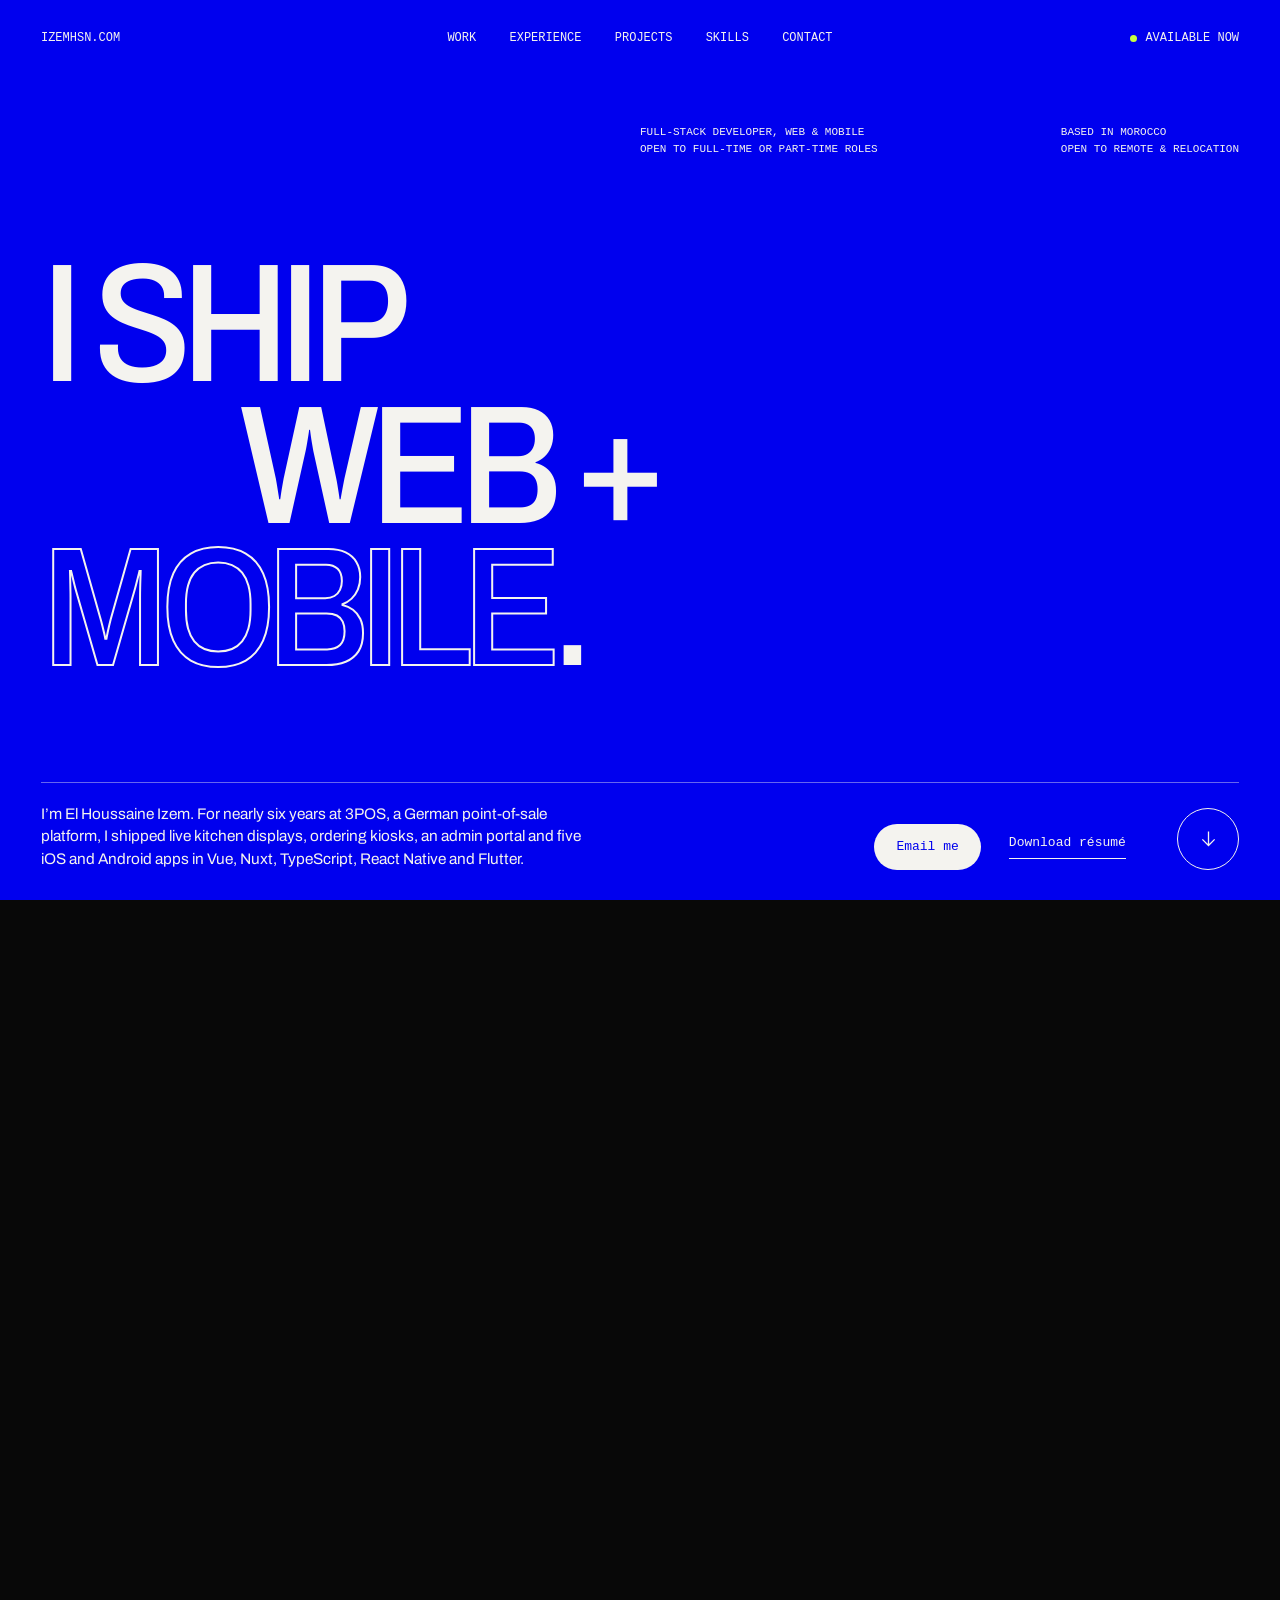
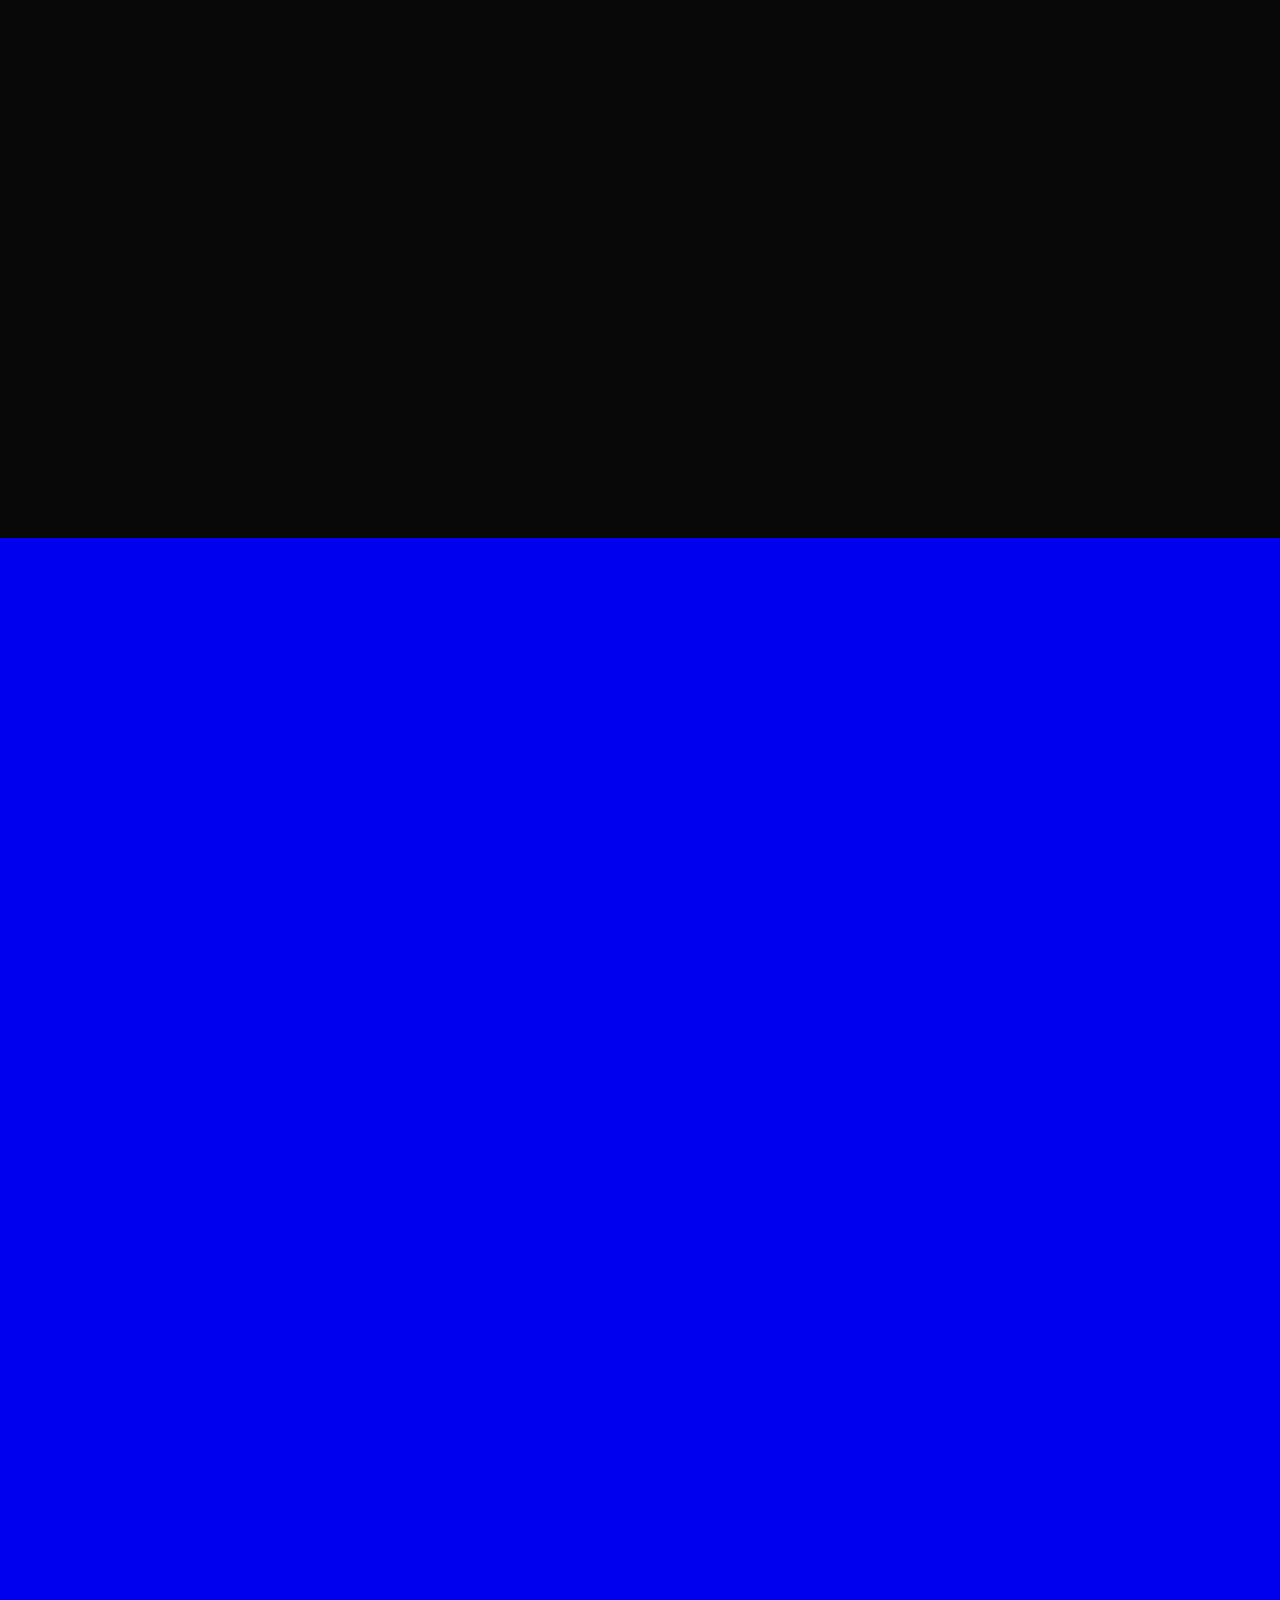
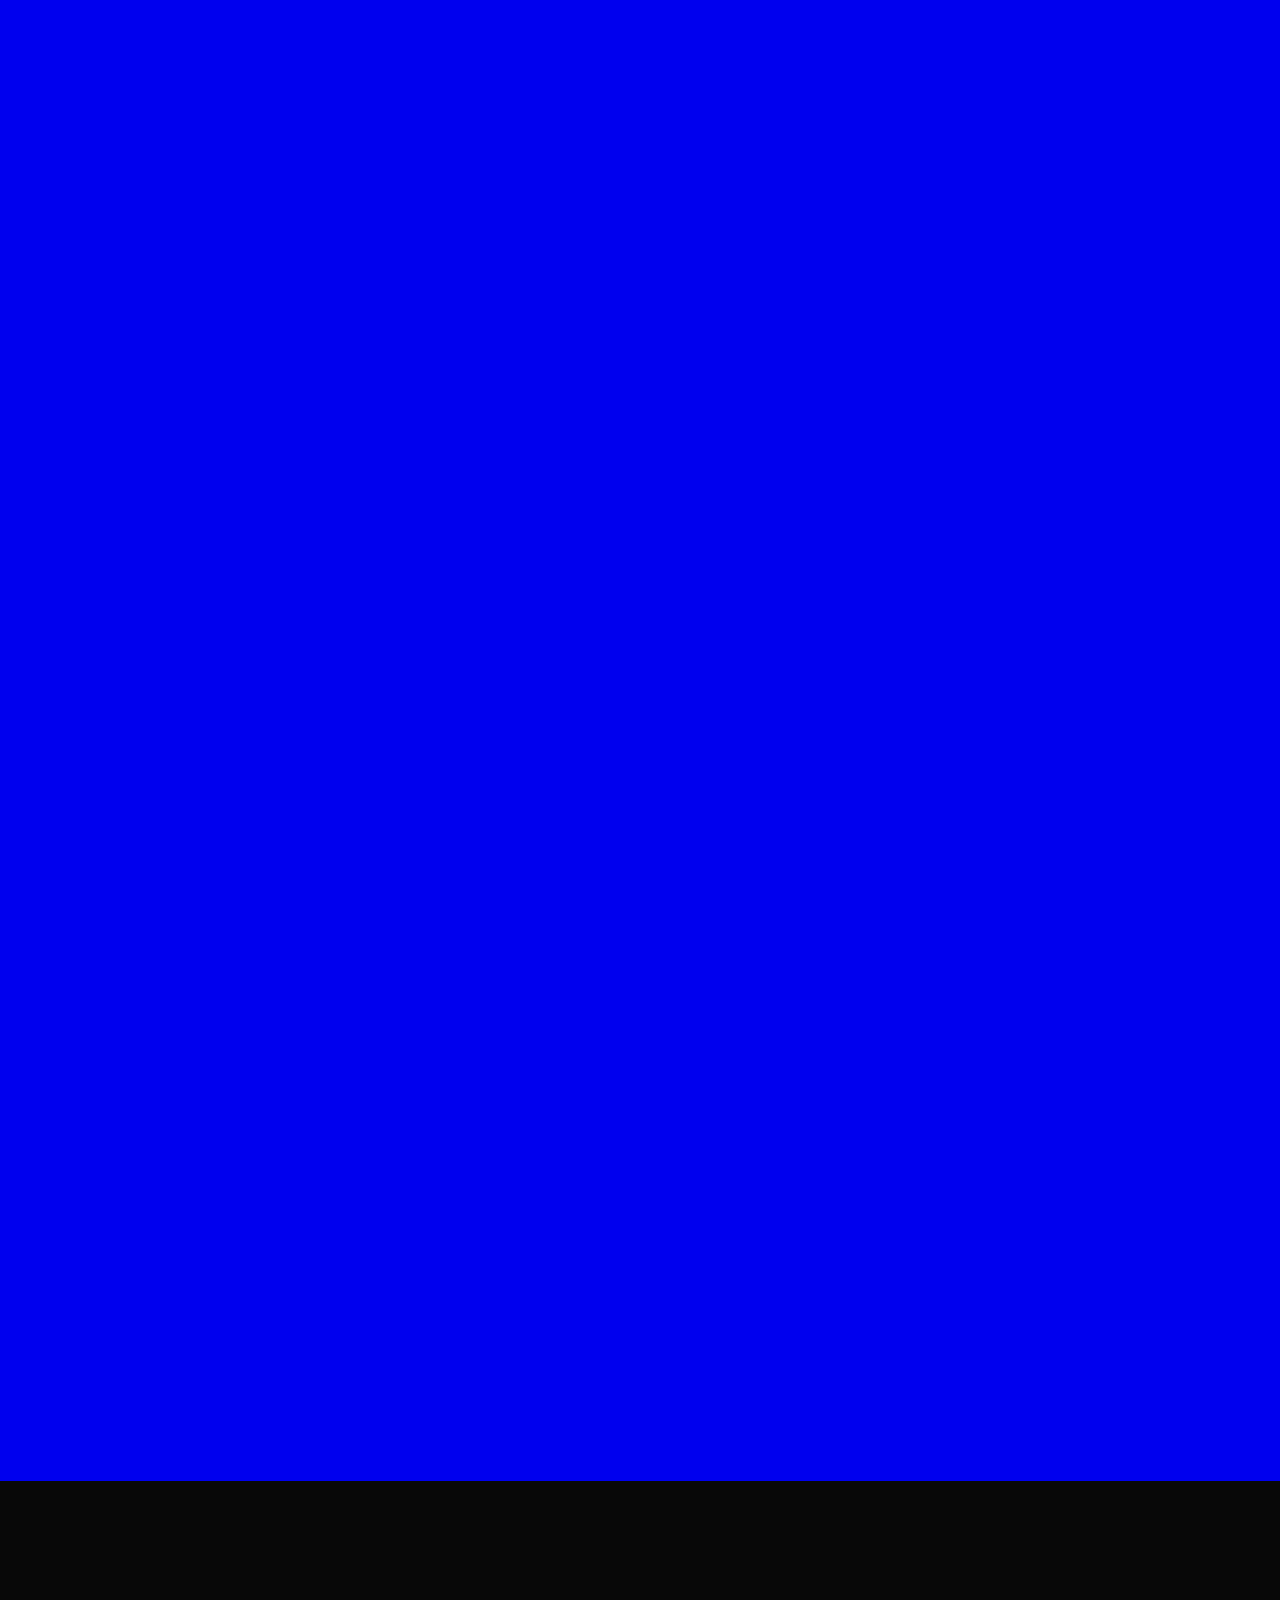
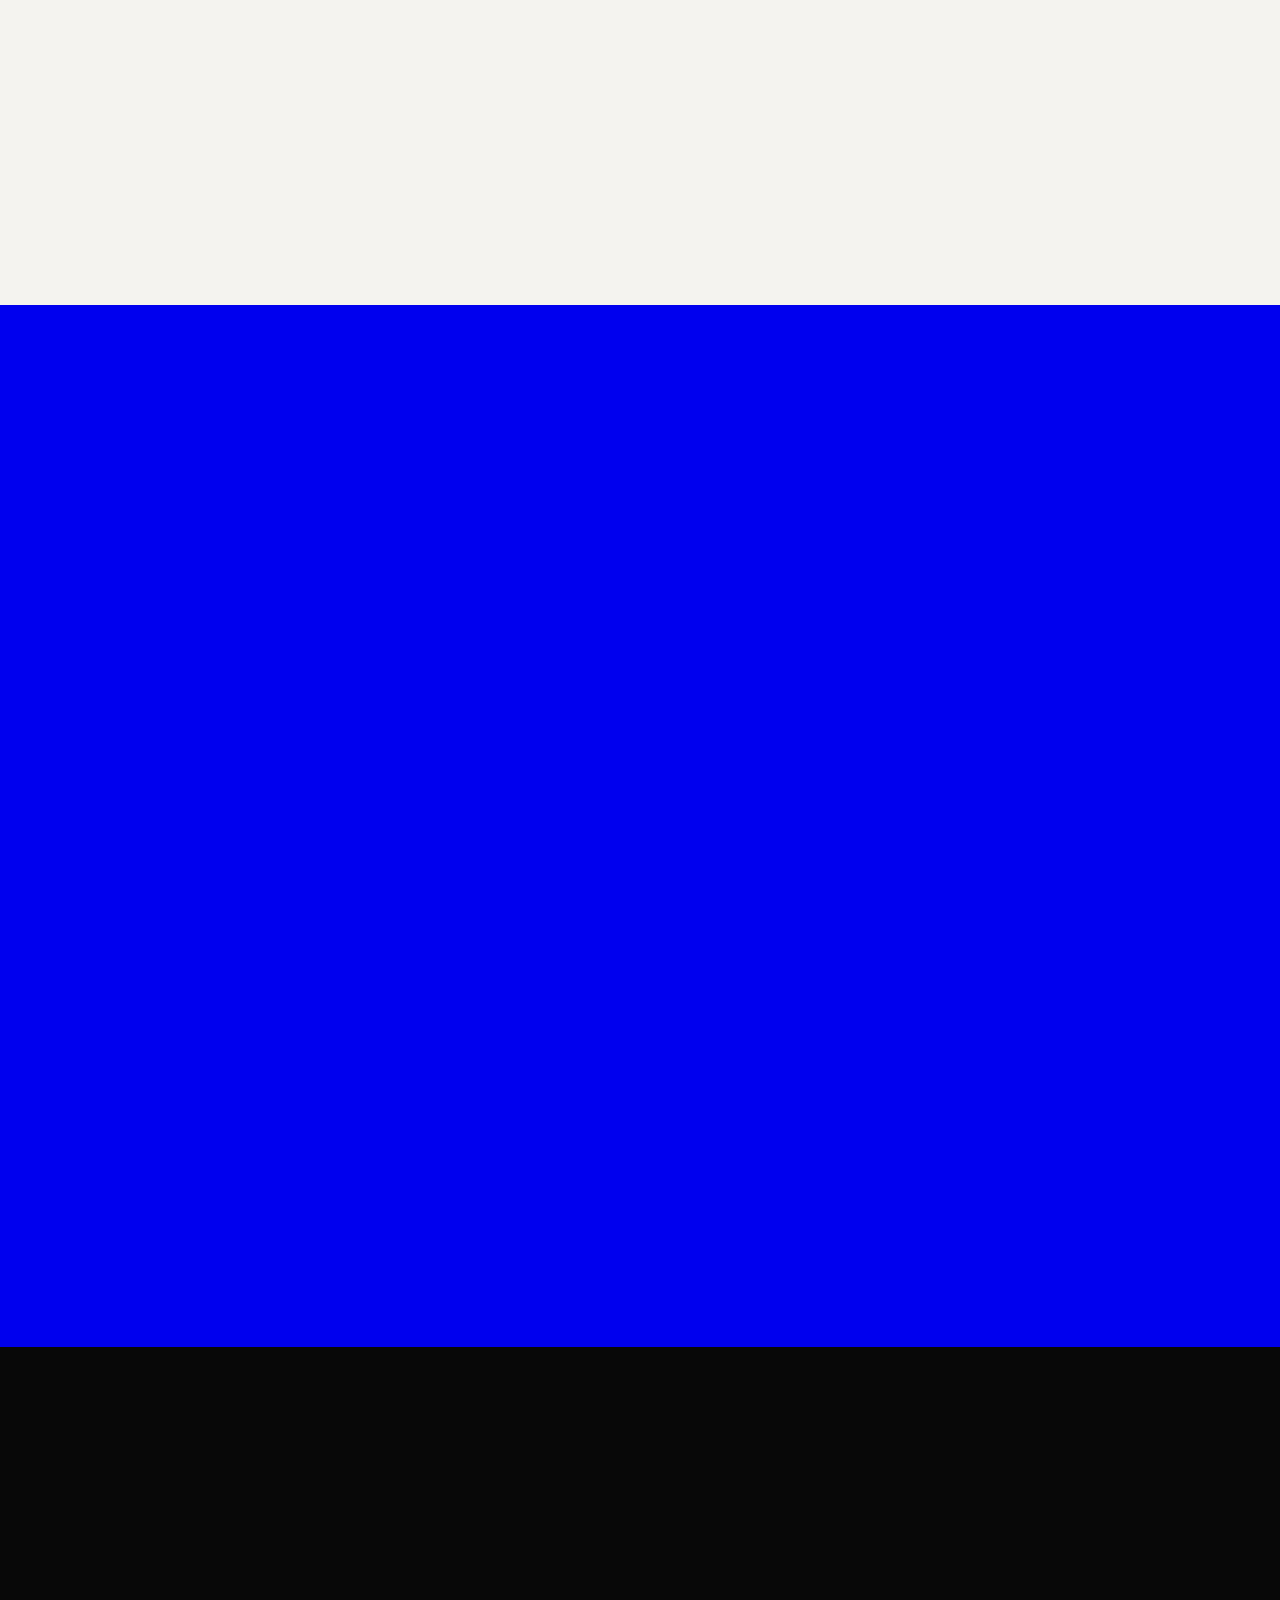
==== commit e30e7510: "update SaaS Factory links and lastmod date in sitemap.xml" ====
--- a/index.html
+++ b/index.html
@@ -414,10 +414,10 @@
           <p>Waitlist page for an AI app builder, with an animated build timeline you can pause, a monthly and yearly pricing toggle and a FAQ accordion.</p>
         </li>
         <li class="site">
-          <a class="site-visual site-visual--saas" href="https://saasfactorystudio.netlify.app" tabindex="-1" aria-hidden="true">
-            <span class="shot-frame"><span class="shot-bar"><i></i><i></i><i></i><b>saasfactorystudio.netlify.app</b></span><img src="assets/shots/saasfactorystudio.jpg" alt="" width="1280" height="800" loading="lazy" decoding="async"></span>
-          </a>
-          <h3><a href="https://saasfactorystudio.netlify.app">SaaS Factory <span aria-hidden="true">↗</span></a></h3>
+          <a class="site-visual site-visual--saas" href="https://saasfactorystudio.com" tabindex="-1" aria-hidden="true">
+            <span class="shot-frame"><span class="shot-bar"><i></i><i></i><i></i><b>saasfactorystudio.com</b></span><img src="assets/shots/saasfactorystudio.jpg" alt="" width="1280" height="800" loading="lazy" decoding="async"></span>
+          </a>
+          <h3><a href="https://saasfactorystudio.com">SaaS Factory <span aria-hidden="true">↗</span></a></h3>
           <p>Landing page for a small software studio, with service pricing, a five-step process and call booking.</p>
         </li>
       </ul>
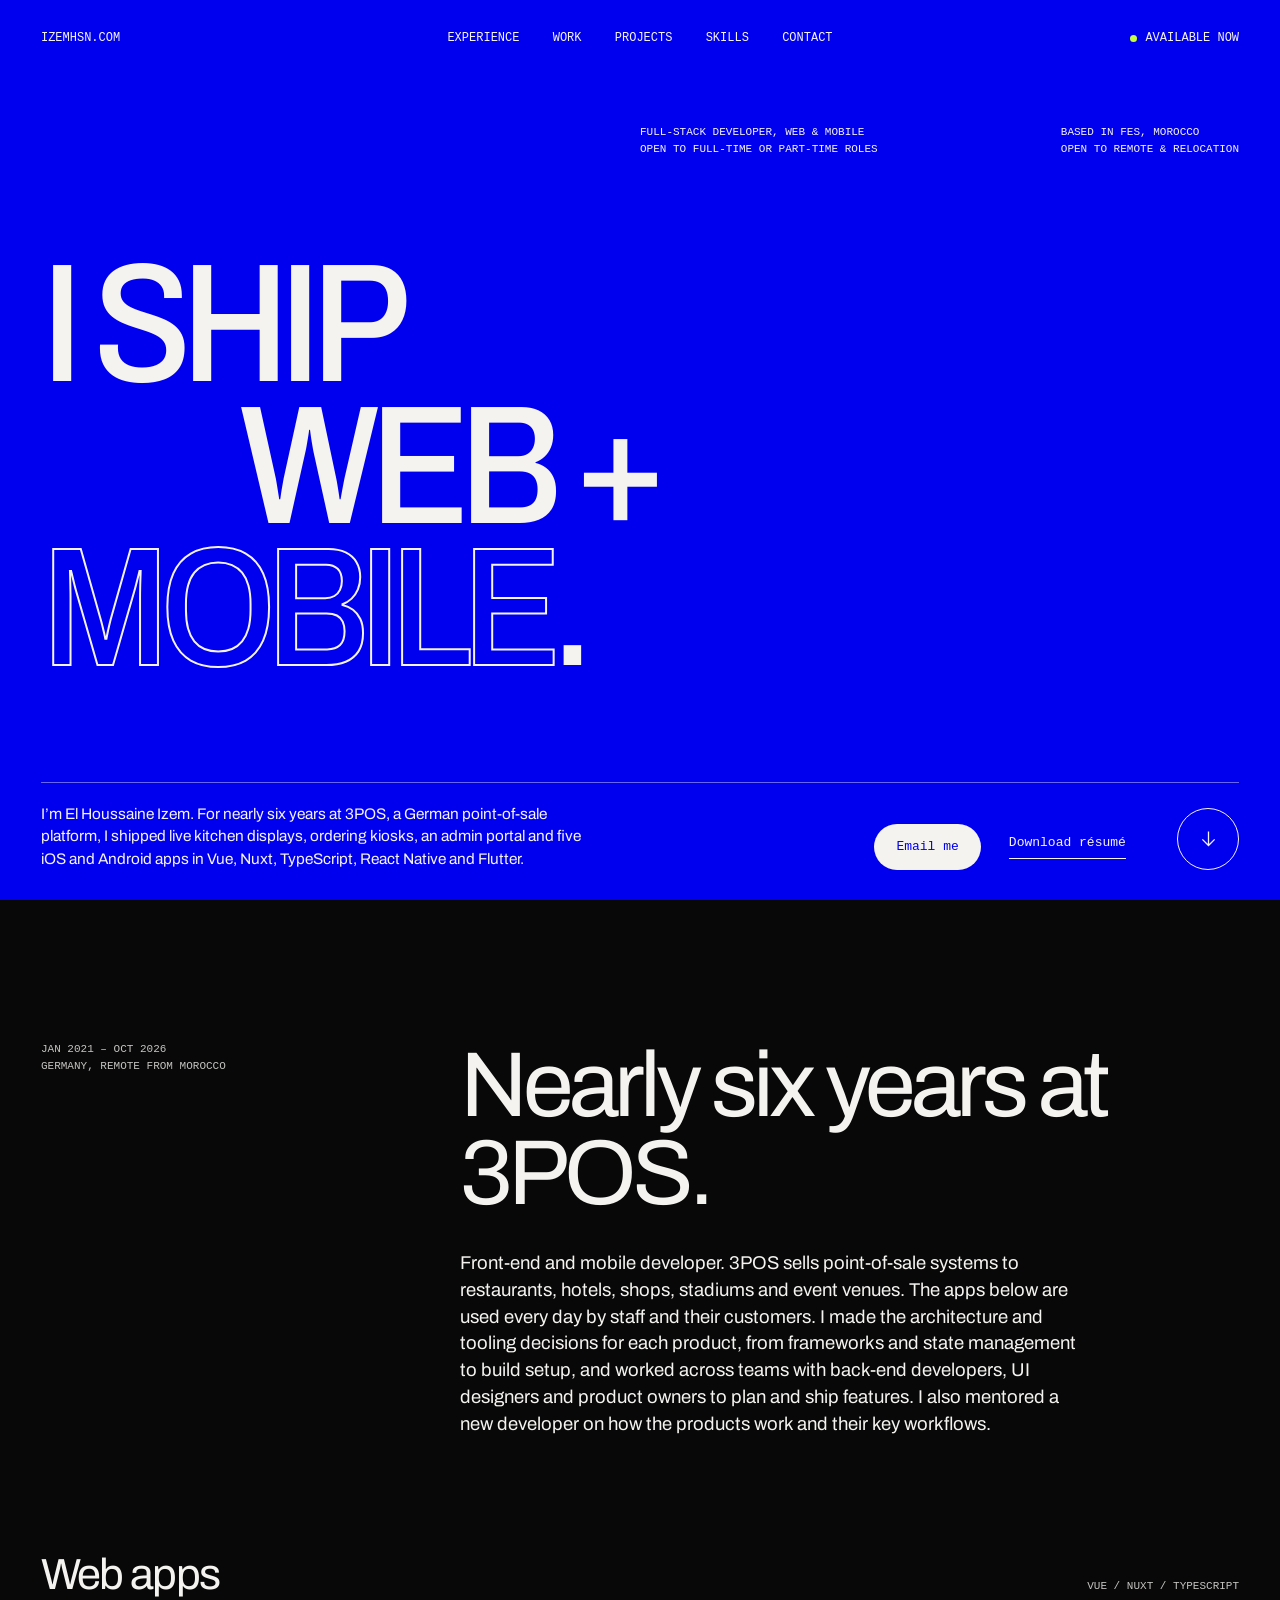
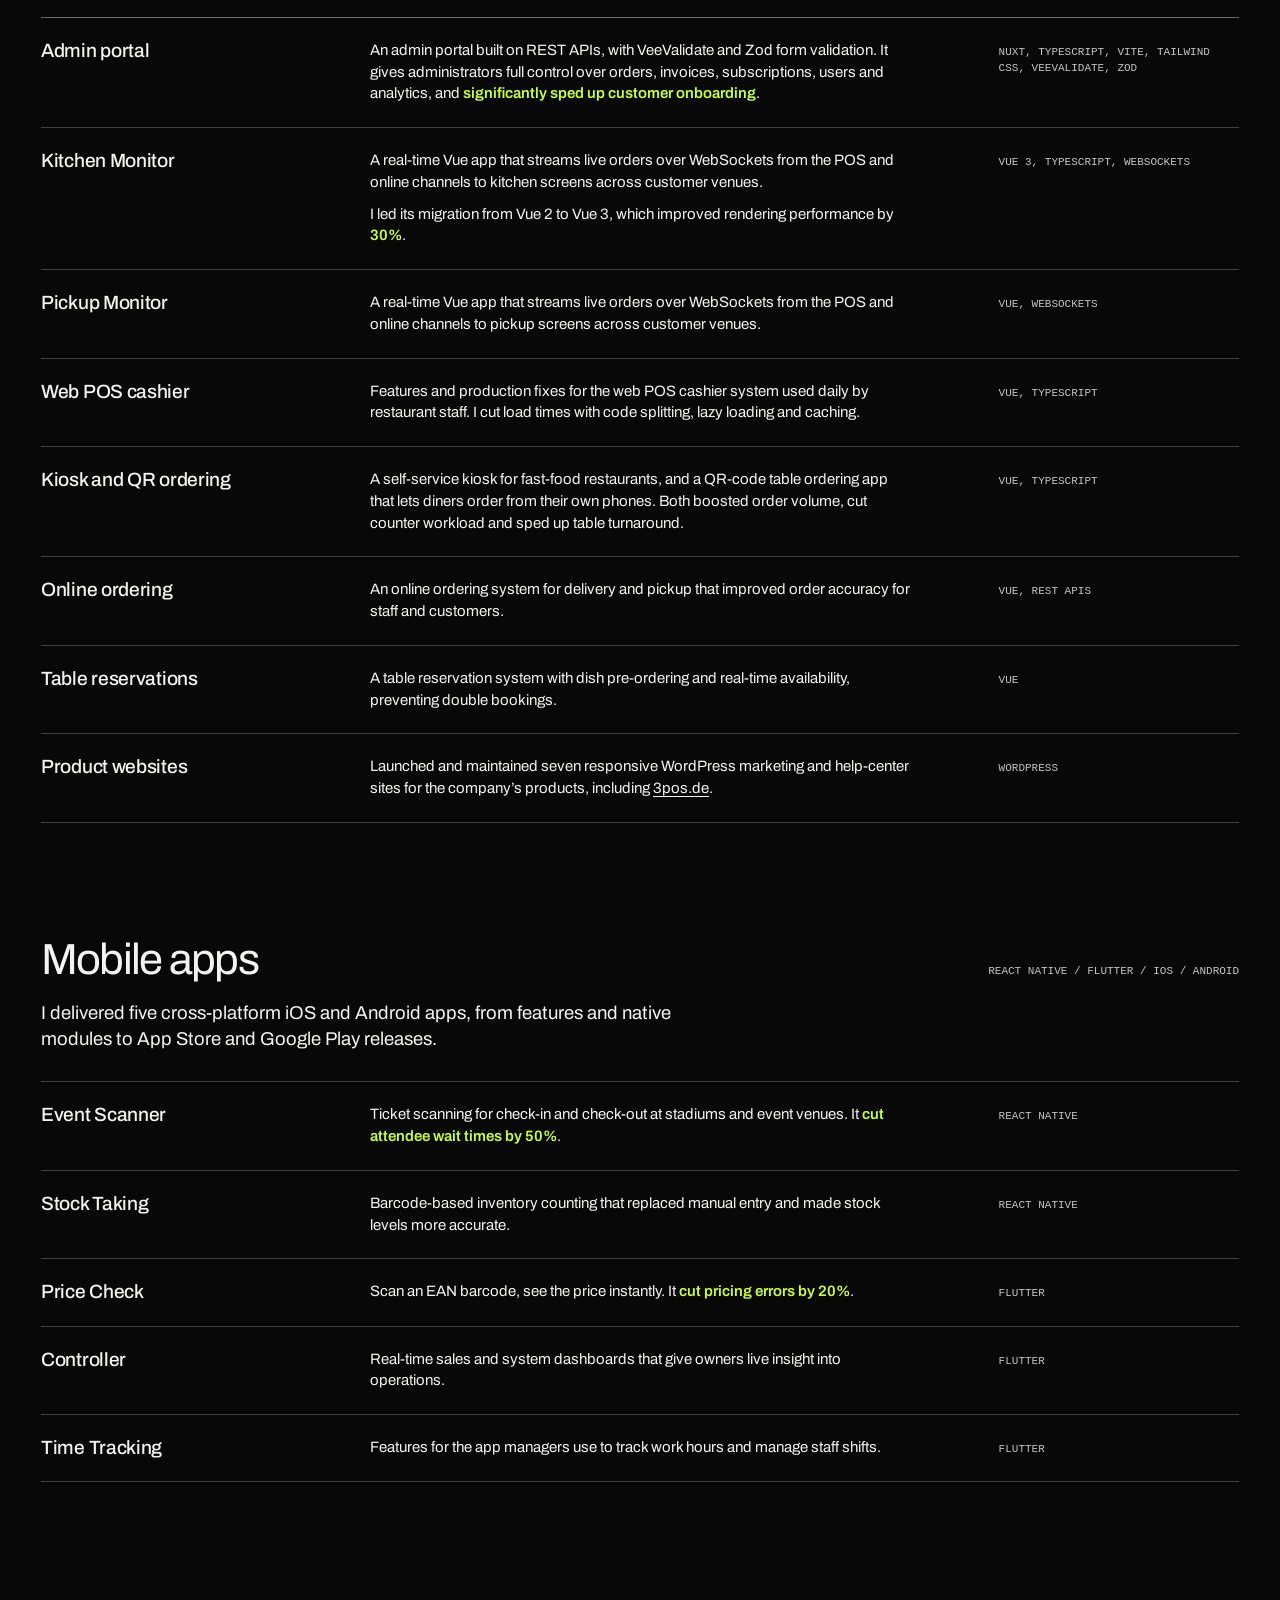
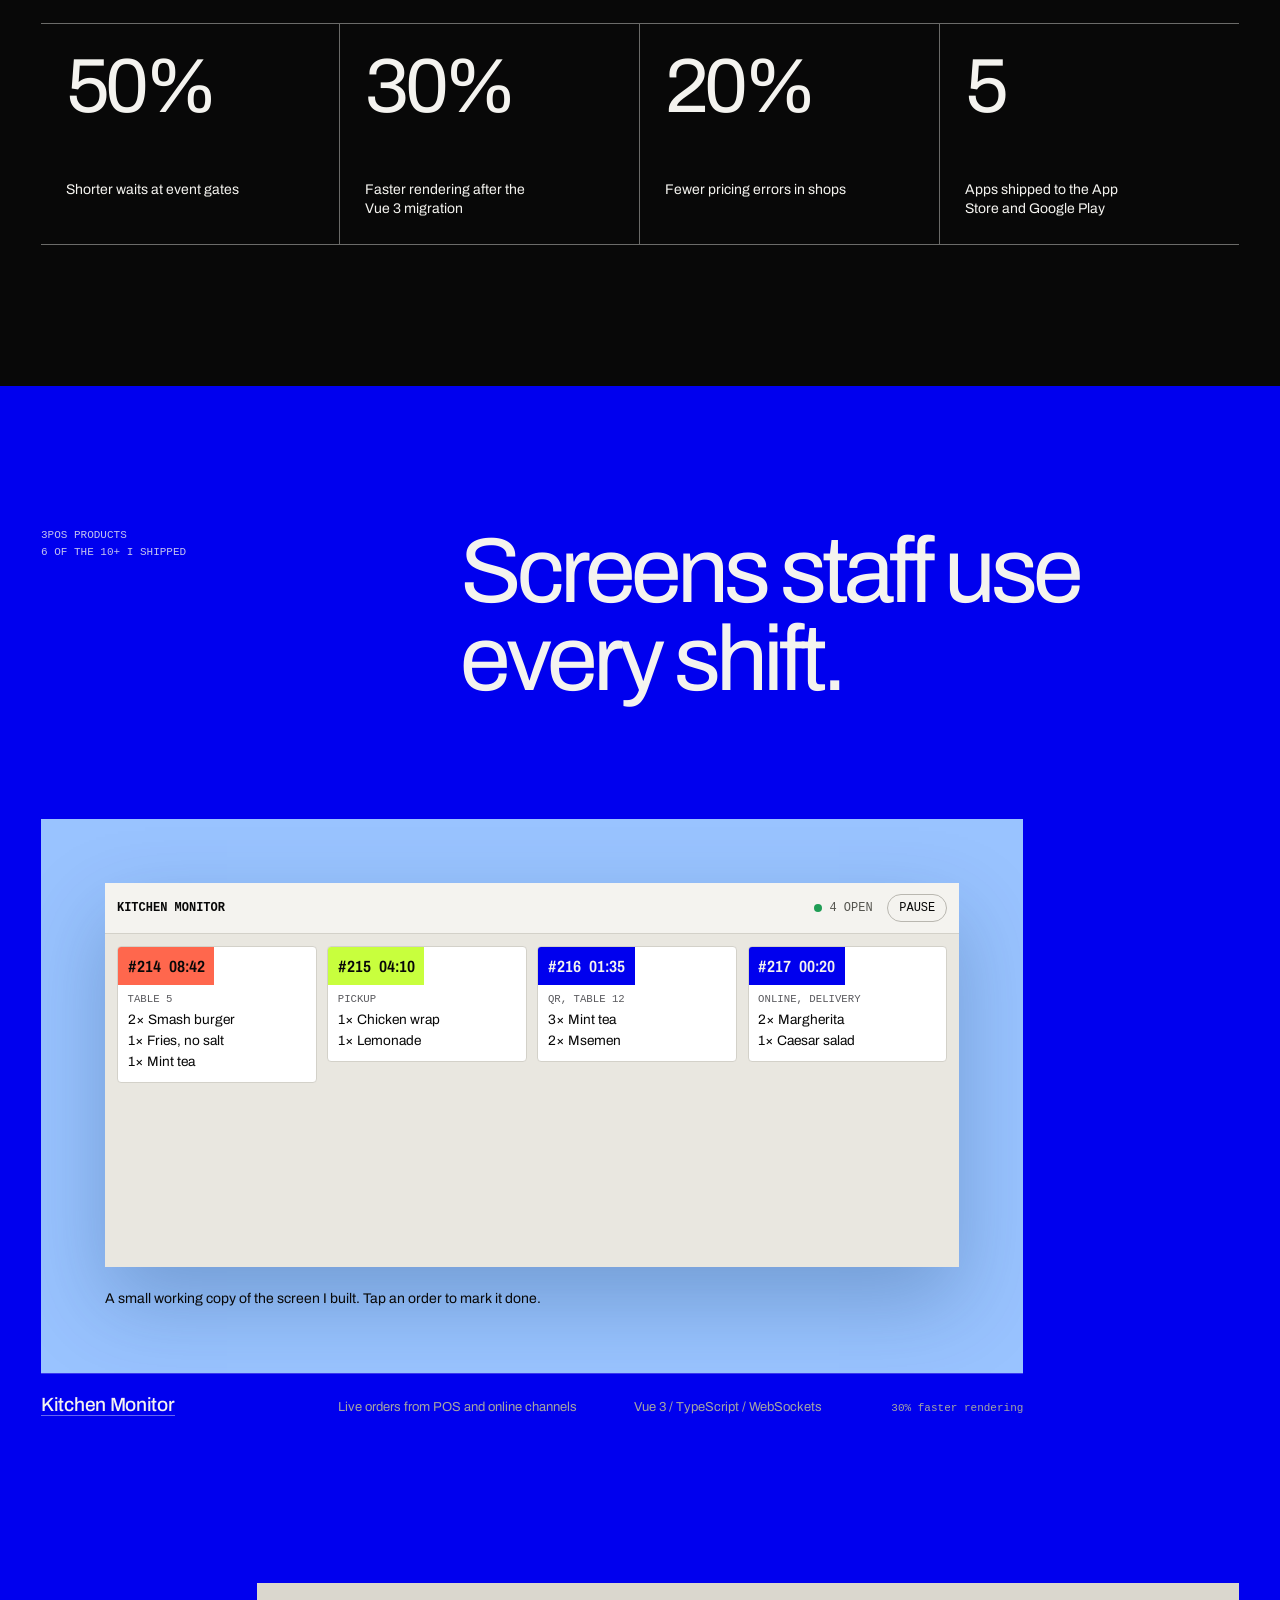
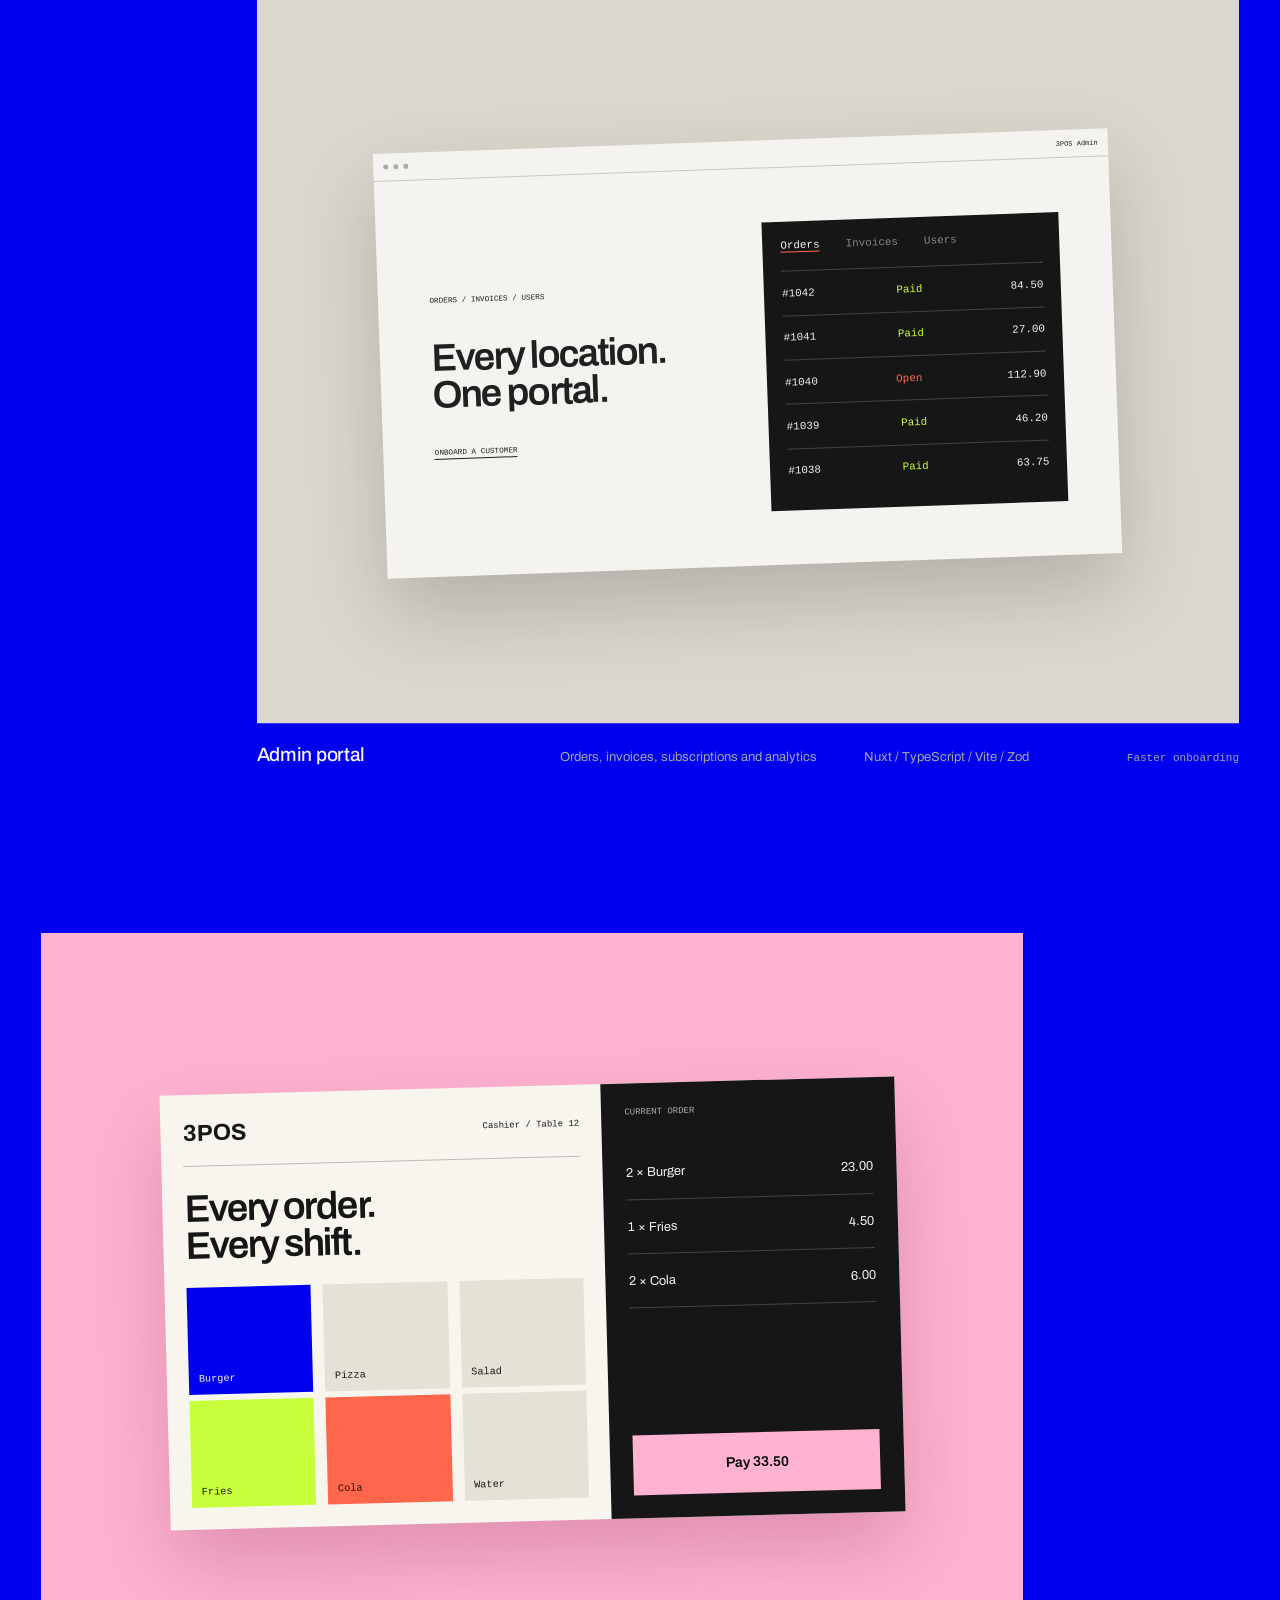
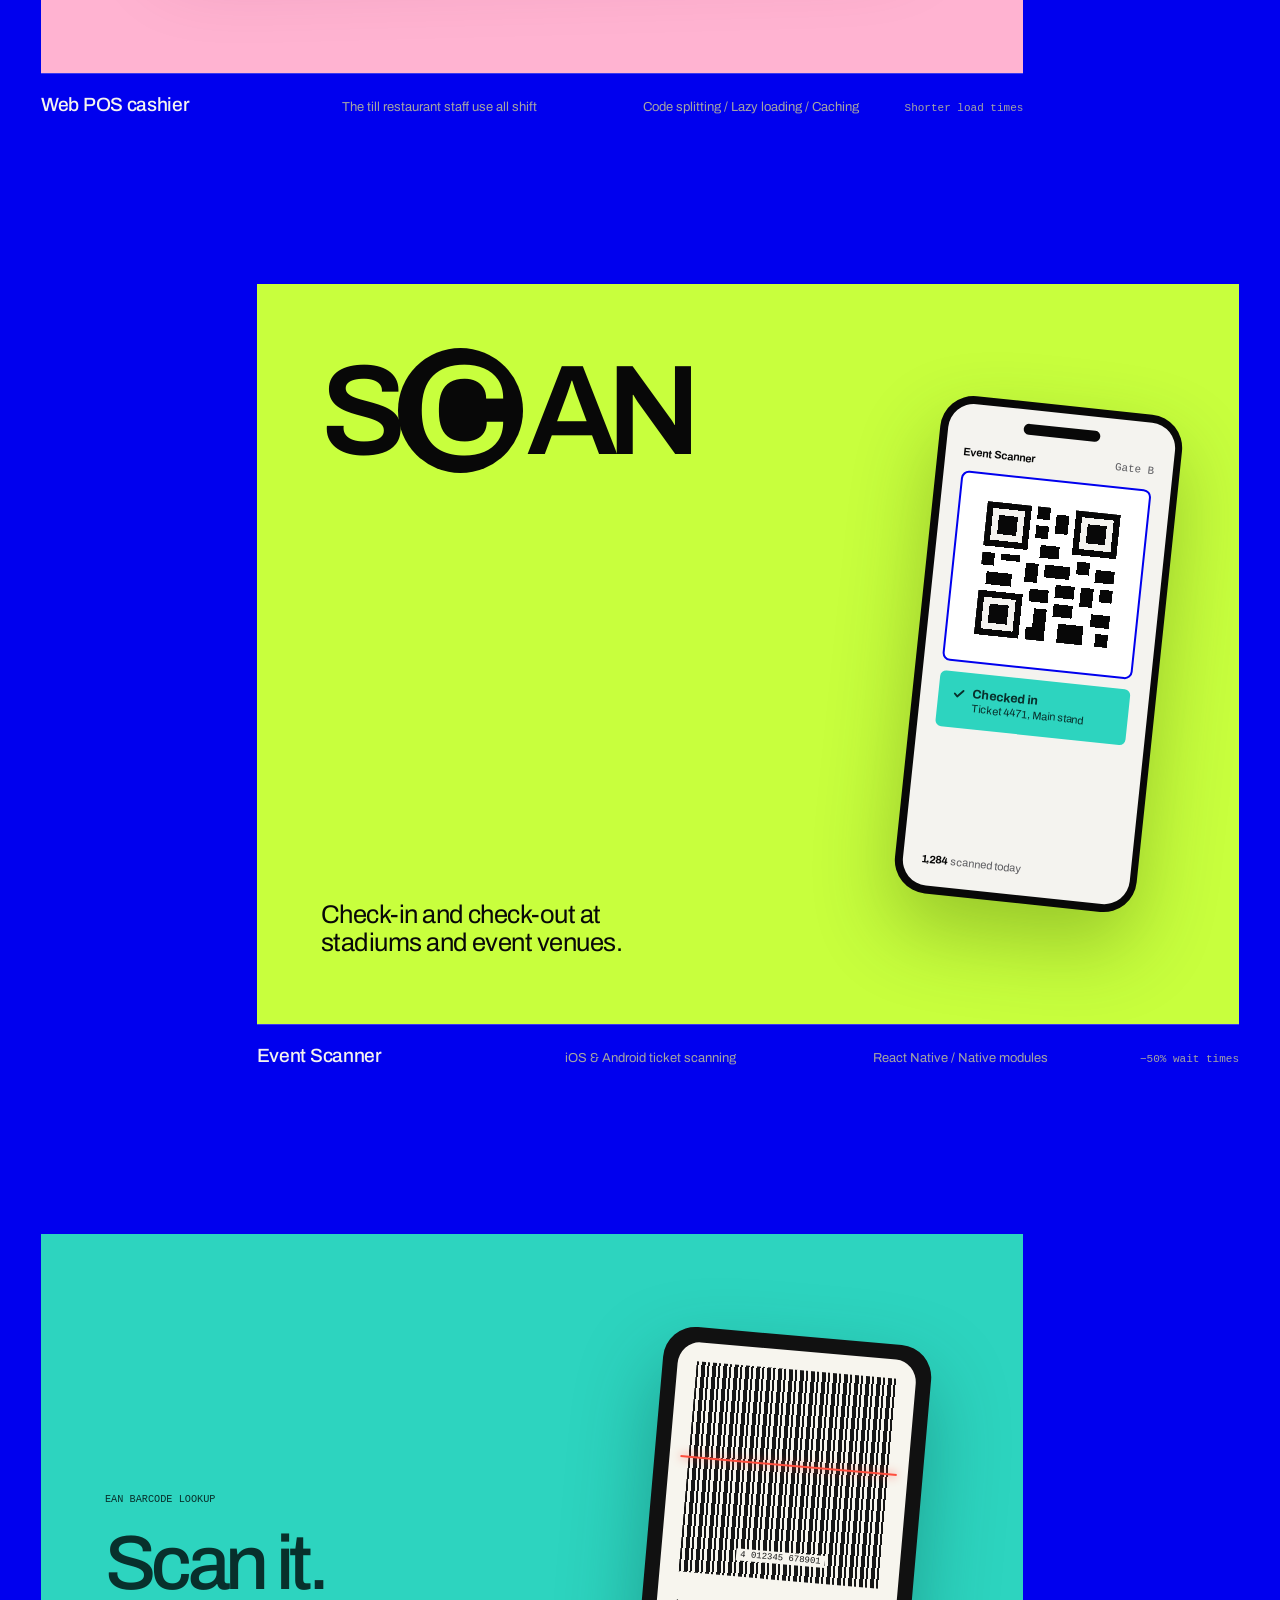
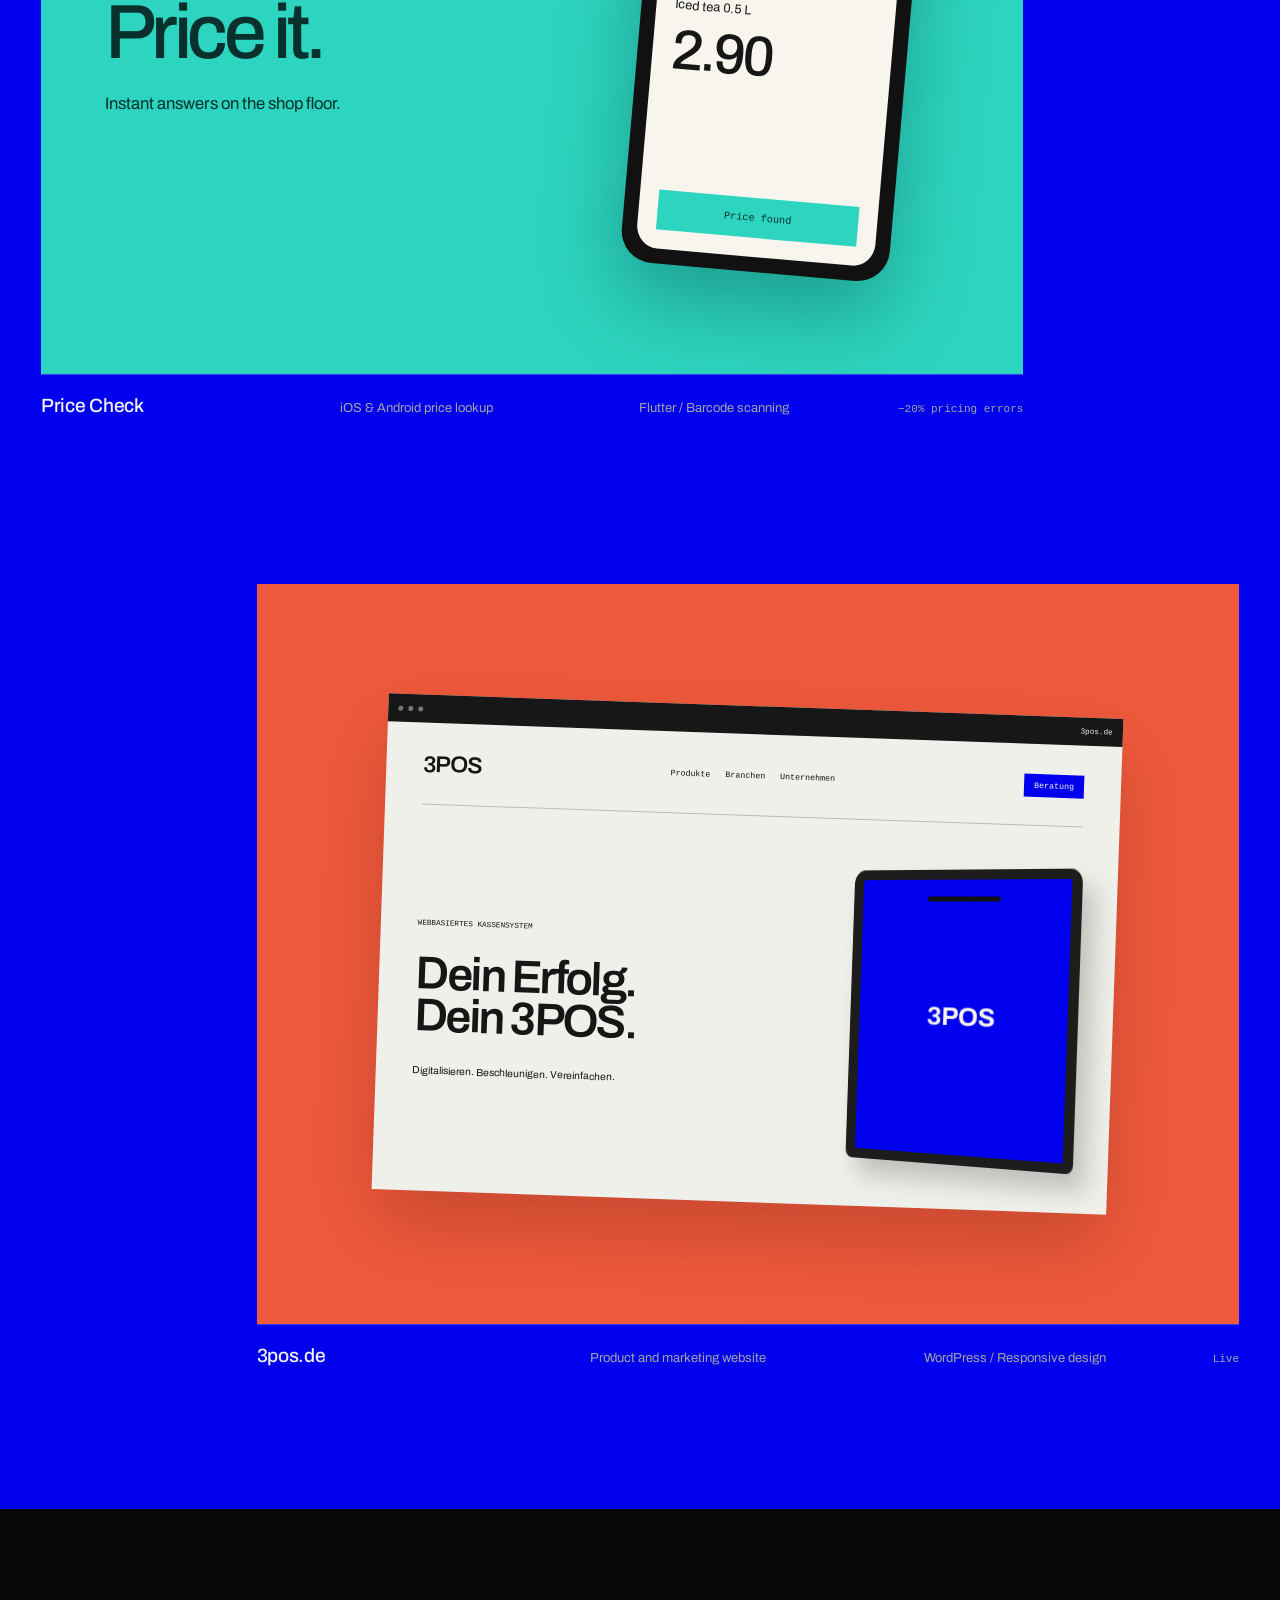
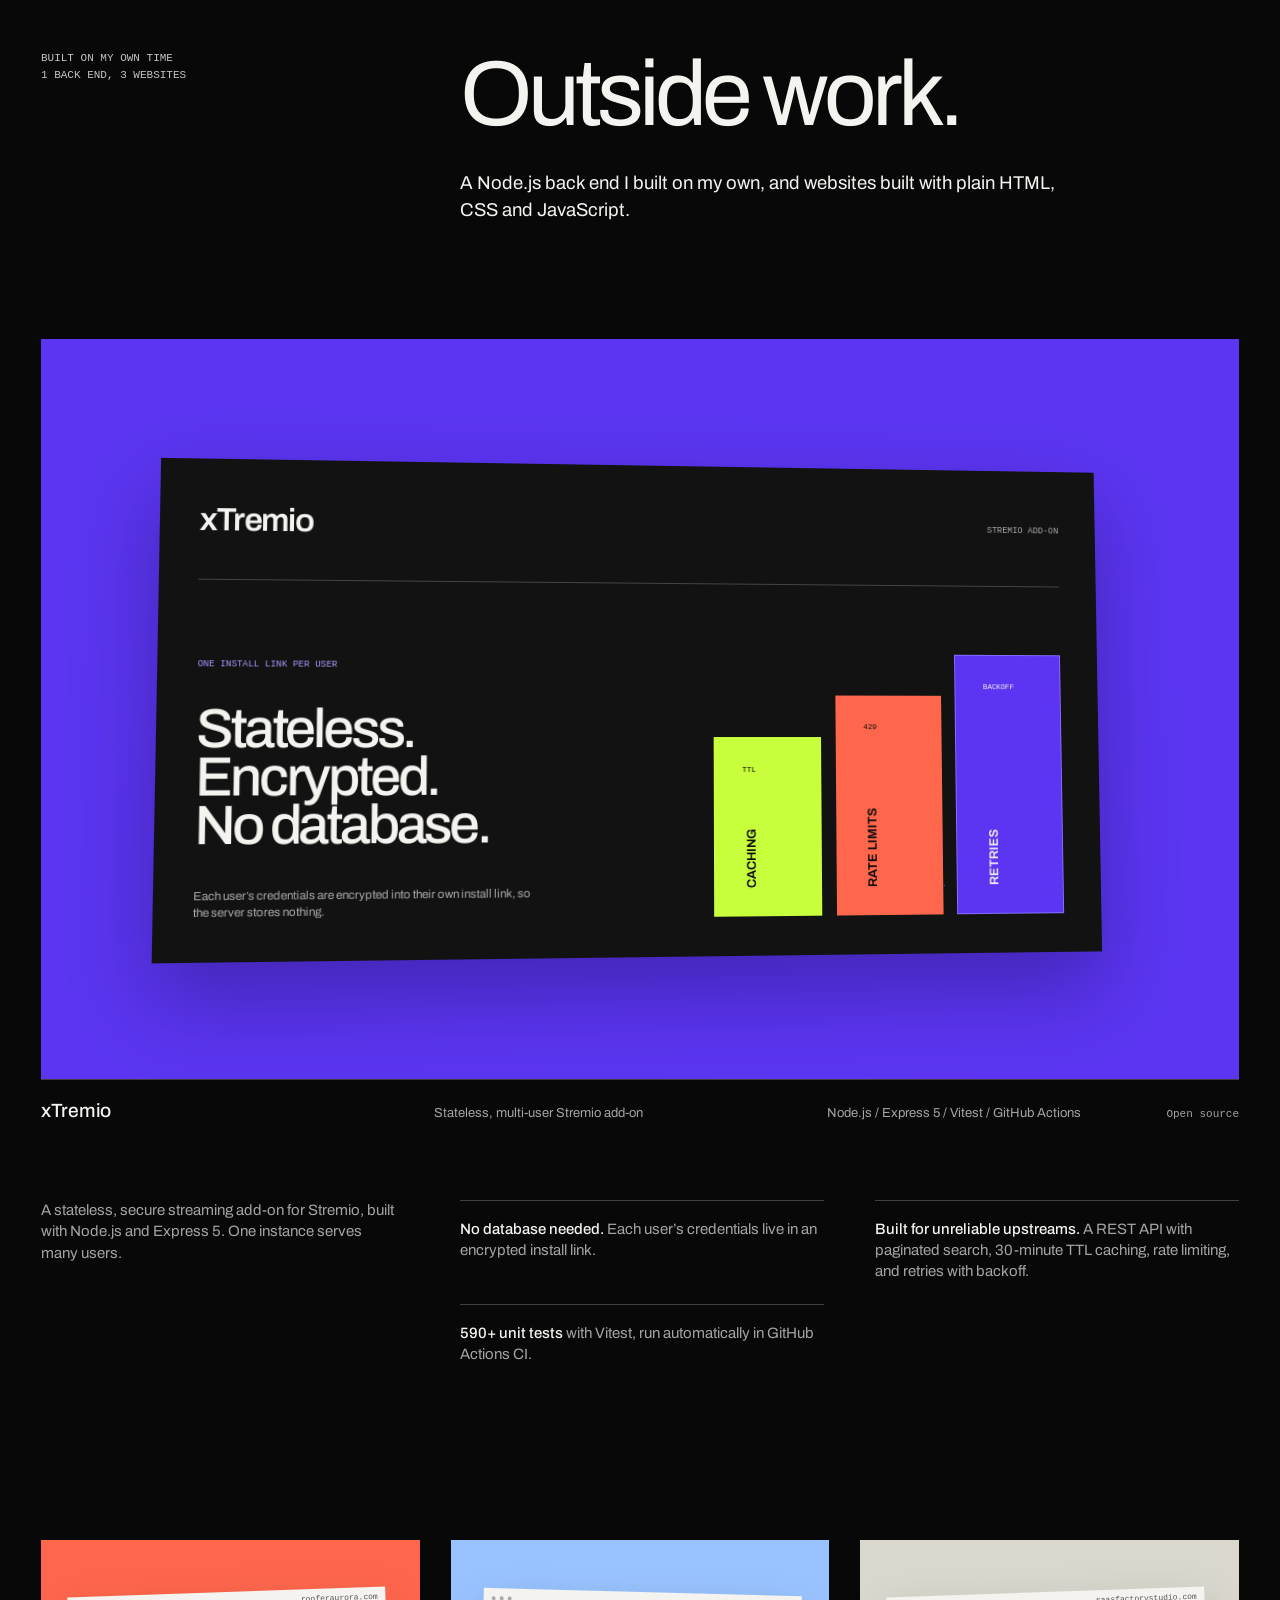
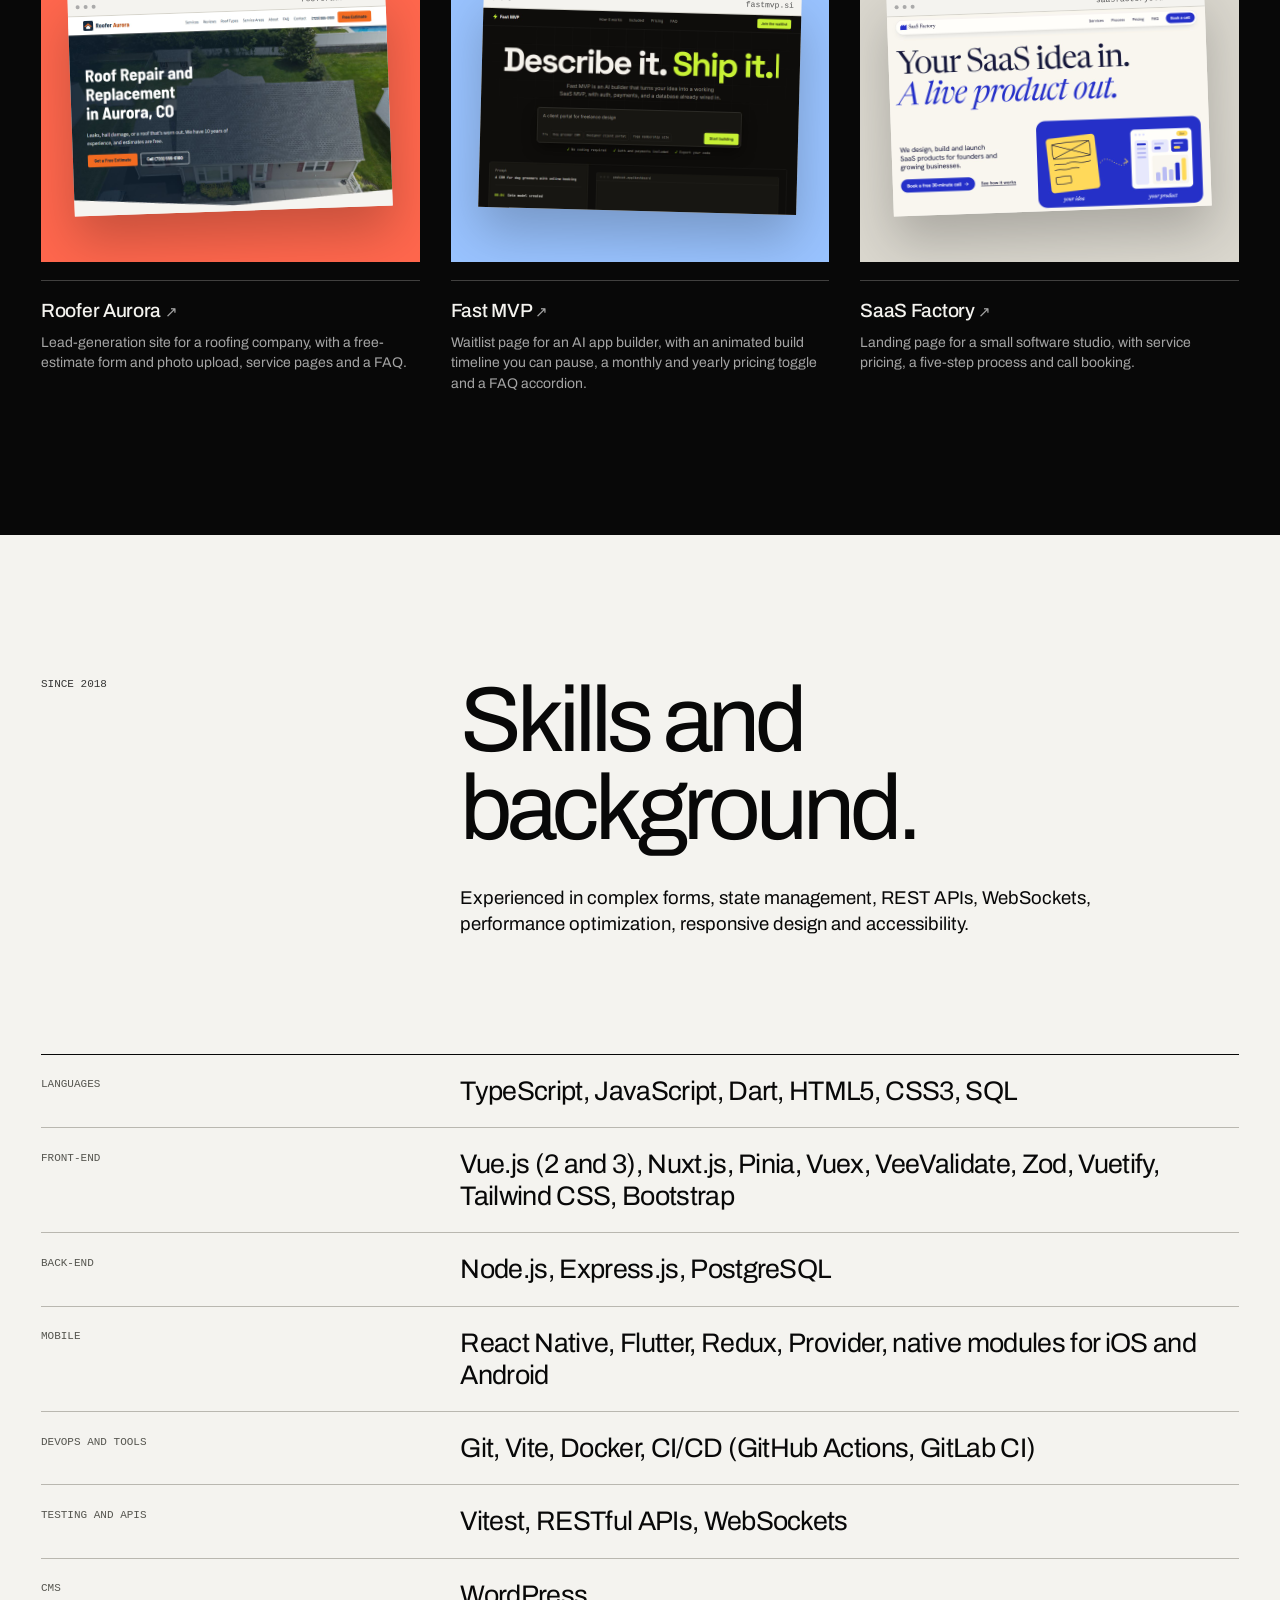
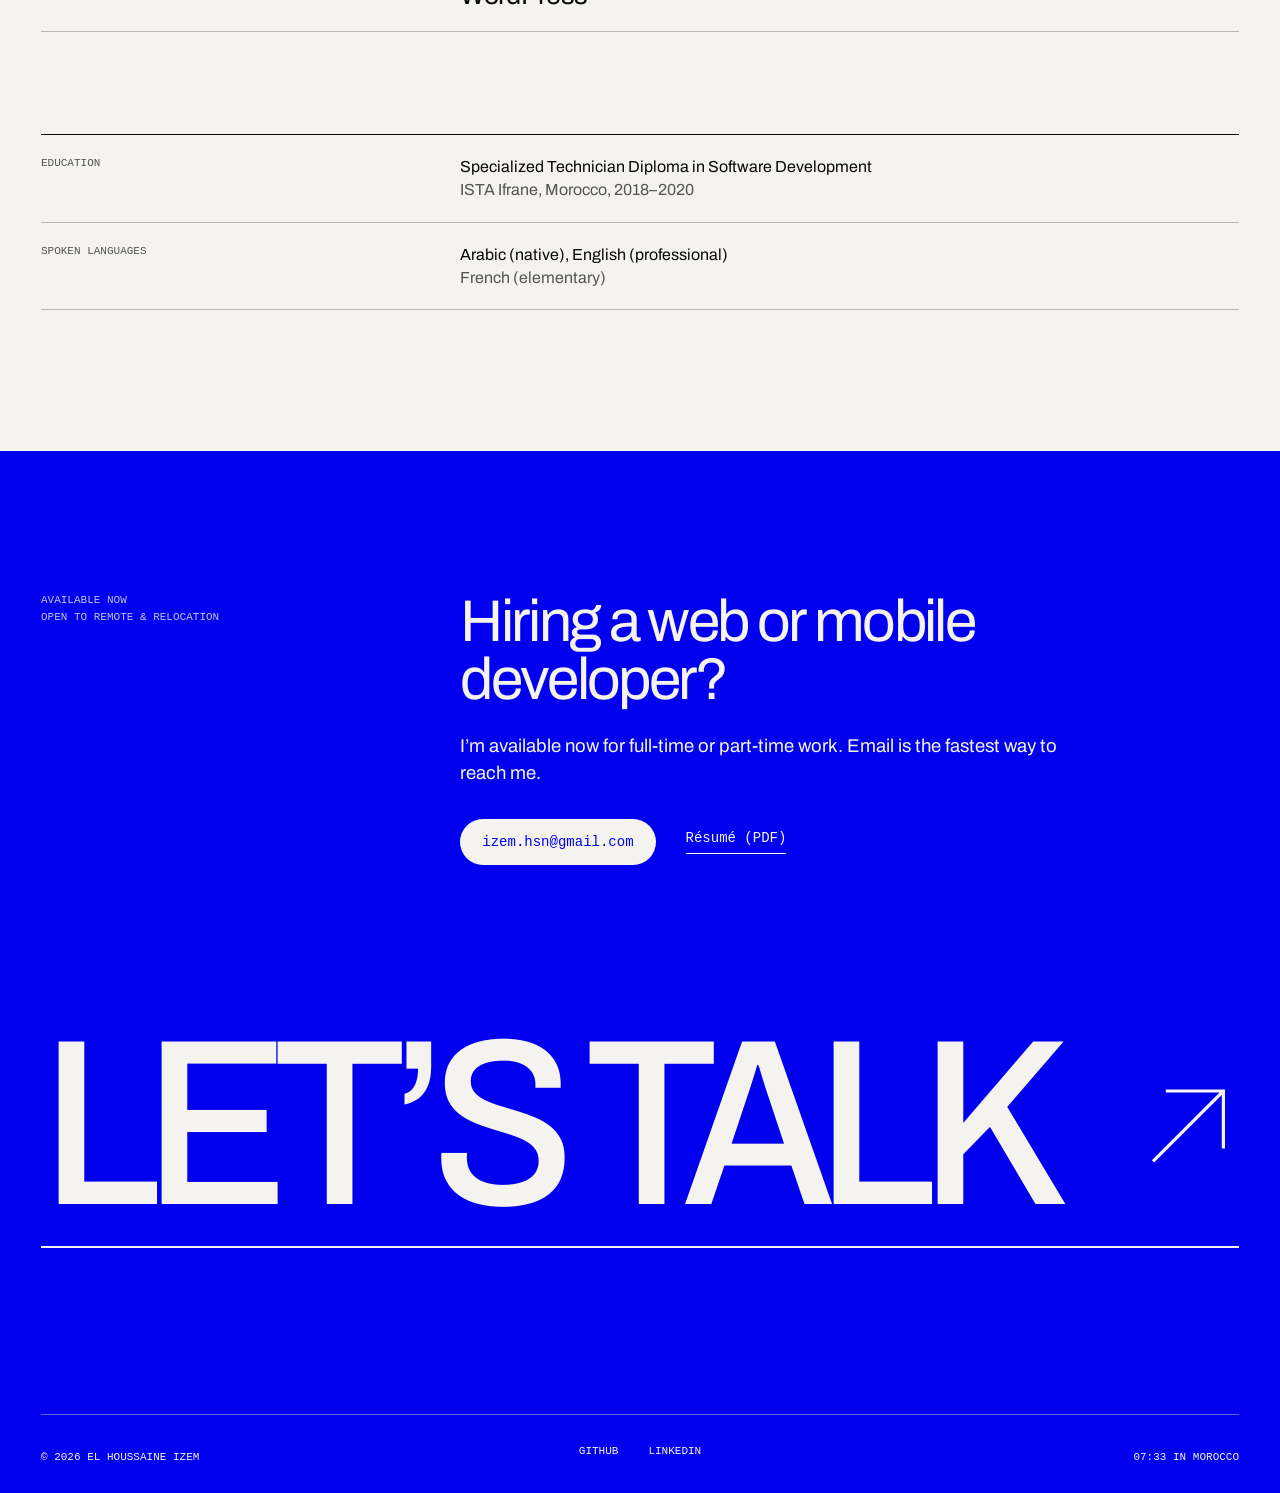
==== commit 073ef146: "sync site with updated resume, move work section after experience, fix anchor scrolling" ====
--- a/index.html
+++ b/index.html
@@ -43,8 +43,8 @@
     </button>
 
     <nav class="site-nav" id="site-nav" aria-label="Sections">
+      <a href="#experience">Experience</a>
       <a href="#work">Work</a>
-      <a href="#experience">Experience</a>
       <a href="#projects">Projects</a>
       <a href="#skills">Skills</a>
       <a href="#contact">Contact</a>
@@ -58,7 +58,7 @@
     <section class="hero" id="top" aria-labelledby="hero-title">
       <div class="hero-meta">
         <p>Full-stack developer, web &amp; mobile<br>Open to full-time or part-time roles</p>
-        <p class="hero-where">Based in Morocco<br>Open to remote &amp; relocation</p>
+        <p class="hero-where">Based in Fes, Morocco<br>Open to remote &amp; relocation</p>
       </div>
 
       <h1 id="hero-title" class="hero-title">
@@ -72,12 +72,117 @@
         <p>I’m El Houssaine Izem. For nearly six years at 3POS, a German point-of-sale platform, I shipped live kitchen displays, ordering kiosks, an admin portal and five iOS and Android apps in Vue, Nuxt, TypeScript, React Native and Flutter.</p>
         <div class="hero-actions">
           <a href="mailto:izem.hsn@gmail.com">Email me</a>
-          <a href="assets/El_Houssaine_IZEM_Full-Stack_Developer_Resume.pdf" download>Download résumé</a>
-        </div>
-        <a class="round-link" href="#work" aria-label="Jump to selected work">
+          <a href="assets/El_Houssaine_IZEM_Full-Stack_Developer_Resume.pdf?v=2" download>Download résumé</a>
+        </div>
+        <a class="round-link" href="#experience" aria-label="Jump to experience">
           <svg viewBox="0 0 24 24" aria-hidden="true"><path d="M12 4v16M5 13l7 7 7-7"/></svg>
         </a>
       </div>
+    </section>
+
+    <!-- Experience -->
+    <section class="experience section" id="experience" aria-labelledby="experience-title">
+      <div class="section-heading">
+        <p class="section-meta">Jan 2021 – Oct 2026<br>Germany, remote from Morocco</p>
+        <div>
+          <h2 id="experience-title">Nearly six years at 3POS.</h2>
+          <p class="section-lede">Front-end and mobile developer. 3POS sells point-of-sale systems to restaurants, hotels, shops, stadiums and event venues. The apps below are used every day by staff and their customers. I made the architecture and tooling decisions for each product, from frameworks and state management to build setup, and worked across teams with back-end developers, UI designers and product owners to plan and ship features. I also mentored a new developer on how the products work and their key workflows.</p>
+        </div>
+      </div>
+
+      <div class="experience-group">
+        <div class="group-heading">
+          <h3>Web apps</h3>
+          <p>Vue / Nuxt / TypeScript</p>
+        </div>
+        <ul class="rows" role="list">
+          <li class="row" id="admin-portal">
+            <h4>Admin portal</h4>
+            <div class="row-body"><p>An admin portal built on REST APIs, with VeeValidate and Zod form validation. It gives administrators full control over orders, invoices, subscriptions, users and analytics, and <strong>significantly sped up customer onboarding</strong>.</p></div>
+            <p class="row-stack">Nuxt, TypeScript, Vite, Tailwind CSS, VeeValidate, Zod</p>
+          </li>
+          <li class="row" id="kitchen-monitor">
+            <h4>Kitchen Monitor</h4>
+            <div class="row-body">
+              <p>A real-time Vue app that streams live orders over WebSockets from the POS and online channels to kitchen screens across customer venues.</p>
+              <p>I led its migration from Vue 2 to Vue 3, which improved rendering performance by <strong>30%</strong>.</p>
+            </div>
+            <p class="row-stack">Vue 3, TypeScript, WebSockets</p>
+          </li>
+          <li class="row" id="pickup-monitor">
+            <h4>Pickup Monitor</h4>
+            <div class="row-body"><p>A real-time Vue app that streams live orders over WebSockets from the POS and online channels to pickup screens across customer venues.</p></div>
+            <p class="row-stack">Vue, WebSockets</p>
+          </li>
+          <li class="row" id="cashier">
+            <h4>Web POS cashier</h4>
+            <div class="row-body"><p>Features and production fixes for the web POS cashier system used daily by restaurant staff. I cut load times with code splitting, lazy loading and caching.</p></div>
+            <p class="row-stack">Vue, TypeScript</p>
+          </li>
+          <li class="row" id="ordering">
+            <h4>Kiosk and QR ordering</h4>
+            <div class="row-body"><p>A self-service kiosk for fast-food restaurants, and a QR-code table ordering app that lets diners order from their own phones. Both boosted order volume, cut counter workload and sped up table turnaround.</p></div>
+            <p class="row-stack">Vue, TypeScript</p>
+          </li>
+          <li class="row" id="online-ordering">
+            <h4>Online ordering</h4>
+            <div class="row-body"><p>An online ordering system for delivery and pickup that improved order accuracy for staff and customers.</p></div>
+            <p class="row-stack">Vue, REST APIs</p>
+          </li>
+          <li class="row" id="reservations">
+            <h4>Table reservations</h4>
+            <div class="row-body"><p>A table reservation system with dish pre-ordering and real-time availability, preventing double bookings.</p></div>
+            <p class="row-stack">Vue</p>
+          </li>
+          <li class="row" id="wordpress">
+            <h4>Product websites</h4>
+            <div class="row-body"><p>Launched and maintained seven responsive WordPress marketing and help-center sites for the company’s products, including <a href="https://www.3pos.de/">3pos.de</a>.</p></div>
+            <p class="row-stack">WordPress</p>
+          </li>
+        </ul>
+      </div>
+
+      <div class="experience-group">
+        <div class="group-heading">
+          <h3>Mobile apps</h3>
+          <p>React Native / Flutter / iOS / Android</p>
+        </div>
+        <p class="group-note">I delivered five cross-platform iOS and Android apps, from features and native modules to App Store and Google Play releases.</p>
+        <ul class="rows" role="list">
+          <li class="row" id="event-scanner">
+            <h4>Event Scanner</h4>
+            <div class="row-body"><p>Ticket scanning for check-in and check-out at stadiums and event venues. It <strong>cut attendee wait times by 50%</strong>.</p></div>
+            <p class="row-stack">React Native</p>
+          </li>
+          <li class="row" id="stock-taking">
+            <h4>Stock Taking</h4>
+            <div class="row-body"><p>Barcode-based inventory counting that replaced manual entry and made stock levels more accurate.</p></div>
+            <p class="row-stack">React Native</p>
+          </li>
+          <li class="row" id="price-check">
+            <h4>Price Check</h4>
+            <div class="row-body"><p>Scan an EAN barcode, see the price instantly. It <strong>cut pricing errors by 20%</strong>.</p></div>
+            <p class="row-stack">Flutter</p>
+          </li>
+          <li class="row" id="controller">
+            <h4>Controller</h4>
+            <div class="row-body"><p>Real-time sales and system dashboards that give owners live insight into operations.</p></div>
+            <p class="row-stack">Flutter</p>
+          </li>
+          <li class="row" id="time-tracking">
+            <h4>Time Tracking</h4>
+            <div class="row-body"><p>Features for the app managers use to track work hours and manage staff shifts.</p></div>
+            <p class="row-stack">Flutter</p>
+          </li>
+        </ul>
+      </div>
+
+      <ul class="impact-grid" role="list" aria-label="Measured results">
+        <li><strong>50%</strong><span>Shorter waits at event gates</span></li>
+        <li><strong>30%</strong><span>Faster rendering after the Vue 3 migration</span></li>
+        <li><strong>20%</strong><span>Fewer pricing errors in shops</span></li>
+        <li><strong>5</strong><span>Apps shipped to the App Store and Google Play</span></li>
+      </ul>
     </section>
 
     <!-- Selected work -->
@@ -136,12 +241,12 @@
                 </div>
               </div>
             </div>
-            <span class="view-project" aria-hidden="true">Read details ↓</span>
+            <span class="view-project" aria-hidden="true">Read details ↑</span>
           </a>
           <div class="project-info">
             <h3 id="p-admin">Admin portal</h3>
             <p>Orders, invoices, subscriptions and analytics</p>
-            <p>Nuxt / TypeScript / Tailwind CSS</p>
+            <p>Nuxt / TypeScript / Vite / Zod</p>
             <span>Faster onboarding</span>
           </div>
         </article>
@@ -164,7 +269,7 @@
                 <em>Pay 33.50</em>
               </div>
             </div>
-            <span class="view-project" aria-hidden="true">Read details ↓</span>
+            <span class="view-project" aria-hidden="true">Read details ↑</span>
           </a>
           <div class="project-info">
             <h3 id="p-pos">Web POS cashier</h3>
@@ -197,7 +302,7 @@
               </div>
             </div>
             <p class="scan-copy" aria-hidden="true">Check-in and check-out at stadiums and event venues.</p>
-            <span class="view-project" aria-hidden="true">Read details ↓</span>
+            <span class="view-project" aria-hidden="true">Read details ↑</span>
           </a>
           <div class="project-info">
             <h3 id="p-scan">Event Scanner</h3>
@@ -224,7 +329,7 @@
                 <em>Price found</em>
               </div>
             </div>
-            <span class="view-project" aria-hidden="true">Read details ↓</span>
+            <span class="view-project" aria-hidden="true">Read details ↑</span>
           </a>
           <div class="project-info">
             <h3 id="p-price">Price Check</h3>
@@ -260,106 +365,6 @@
       </div>
     </section>
 
-    <!-- Experience -->
-    <section class="experience section" id="experience" aria-labelledby="experience-title">
-      <div class="section-heading">
-        <p class="section-meta">Jan 2021 – Oct 2026<br>Germany, remote from Morocco</p>
-        <div>
-          <h2 id="experience-title">Nearly six years at 3POS.</h2>
-          <p class="section-lede">Software developer, front-end and mobile, in a cross-functional team. 3POS sells point-of-sale systems to restaurants, hotels, shops, stadiums and event venues. The apps below are used every day by staff and their customers. I also onboarded a new developer, walking them through how the products work and their key workflows.</p>
-        </div>
-      </div>
-
-      <div class="experience-group">
-        <div class="group-heading">
-          <h3>Web apps</h3>
-          <p>Vue / Nuxt / TypeScript</p>
-        </div>
-        <ul class="rows" role="list">
-          <li class="row" id="kitchen-monitor">
-            <h4>Kitchen Monitor</h4>
-            <div class="row-body">
-              <p>A real-time Vue app that streams orders over WebSockets from the POS and online channels to kitchen screens in customer venues, so an order placed at the counter or online shows up in the kitchen straight away.</p>
-              <p>I led its migration from Vue 2 to Vue 3, which made rendering <strong>30% faster</strong>.</p>
-            </div>
-            <p class="row-stack">Vue 3, TypeScript, WebSockets</p>
-          </li>
-          <li class="row" id="pickup-monitor">
-            <h4>Pickup Monitor</h4>
-            <div class="row-body"><p>A real-time Vue app that streams live orders over WebSockets from the POS and online channels to pickup screens in customer venues.</p></div>
-            <p class="row-stack">Vue, WebSockets</p>
-          </li>
-          <li class="row" id="admin-portal">
-            <h4>Admin portal</h4>
-            <div class="row-body"><p>Built on REST APIs. Administrators manage orders, invoices, subscriptions, users and analytics in one place, which made onboarding new customers much faster.</p></div>
-            <p class="row-stack">Nuxt, TypeScript, Tailwind CSS</p>
-          </li>
-          <li class="row" id="ordering">
-            <h4>Kiosk and QR ordering</h4>
-            <div class="row-body"><p>A self-service ordering kiosk for fast-food restaurants, and a QR-code app that lets diners order from their own phones. Both raised order volume, took load off the counter and turned tables faster.</p></div>
-            <p class="row-stack">Vue, TypeScript</p>
-          </li>
-          <li class="row" id="online-ordering">
-            <h4>Online ordering and reservations</h4>
-            <div class="row-body"><p>Delivery and pickup ordering, plus table booking with dish pre-ordering. It made orders more accurate for staff and customers, and real-time availability prevents double bookings.</p></div>
-            <p class="row-stack">Vue, REST APIs</p>
-          </li>
-          <li class="row" id="cashier">
-            <h4>Web POS cashier</h4>
-            <div class="row-body"><p>Features and production fixes for the cashier system restaurant staff use all shift. I cut load times with code splitting, lazy loading and caching.</p></div>
-            <p class="row-stack">Vue, TypeScript</p>
-          </li>
-          <li class="row" id="wordpress">
-            <h4>Product websites</h4>
-            <div class="row-body"><p>Seven responsive marketing and help-center sites for the company’s products, including <a href="https://www.3pos.de/">3pos.de</a>.</p></div>
-            <p class="row-stack">WordPress</p>
-          </li>
-        </ul>
-      </div>
-
-      <div class="experience-group">
-        <div class="group-heading">
-          <h3>Mobile apps</h3>
-          <p>React Native / Flutter / iOS / Android</p>
-        </div>
-        <p class="group-note">I owned five cross-platform apps end to end, from features and native modules to App Store and Google Play releases.</p>
-        <ul class="rows" role="list">
-          <li class="row" id="event-scanner">
-            <h4>Event Scanner</h4>
-            <div class="row-body"><p>Ticket scanning for check-in and check-out at stadiums and event venues. It <strong>cut attendee wait times by 50%</strong>.</p></div>
-            <p class="row-stack">React Native</p>
-          </li>
-          <li class="row" id="stock-taking">
-            <h4>Stock Taking</h4>
-            <div class="row-body"><p>Barcode-based inventory counting that replaced manual entry and made stock levels more accurate.</p></div>
-            <p class="row-stack">React Native</p>
-          </li>
-          <li class="row" id="price-check">
-            <h4>Price Check</h4>
-            <div class="row-body"><p>Scan an EAN barcode, see the price instantly. It <strong>cut pricing errors by 20%</strong>.</p></div>
-            <p class="row-stack">Flutter</p>
-          </li>
-          <li class="row" id="controller">
-            <h4>Controller</h4>
-            <div class="row-body"><p>Real-time sales and system dashboards that give owners live insight into operations.</p></div>
-            <p class="row-stack">Flutter</p>
-          </li>
-          <li class="row" id="time-tracking">
-            <h4>Time Tracking</h4>
-            <div class="row-body"><p>Features for the app managers use to track work hours and manage staff shifts.</p></div>
-            <p class="row-stack">Flutter</p>
-          </li>
-        </ul>
-      </div>
-
-      <ul class="impact-grid" role="list" aria-label="Measured results">
-        <li><strong>50%</strong><span>Shorter waits at event gates</span></li>
-        <li><strong>30%</strong><span>Faster rendering after the Vue 3 migration</span></li>
-        <li><strong>20%</strong><span>Fewer pricing errors in shops</span></li>
-        <li><strong>5</strong><span>Apps shipped to the App Store and Google Play</span></li>
-      </ul>
-    </section>
-
     <!-- Outside work -->
     <section class="side section" id="projects" aria-labelledby="projects-title">
       <div class="section-heading">
@@ -427,17 +432,20 @@
     <section class="skills-section section" id="skills" aria-labelledby="skills-title">
       <div class="section-heading">
         <p class="section-meta">Since 2018</p>
-        <h2 id="skills-title">Skills and<br>background.</h2>
+        <div>
+          <h2 id="skills-title">Skills and<br>background.</h2>
+          <p class="section-lede">Experienced in complex forms, state management, REST APIs, WebSockets, performance optimization, responsive design and accessibility.</p>
+        </div>
       </div>
 
       <dl class="skills">
         <div><dt>Languages</dt><dd>TypeScript, JavaScript, Dart, HTML5, CSS3, SQL</dd></div>
-        <div><dt>Front-end</dt><dd>Vue.js (2 and 3), Nuxt.js, Pinia, Vuex, Vuetify, Tailwind CSS, Bootstrap</dd></div>
+        <div><dt>Front-end</dt><dd>Vue.js (2 and 3), Nuxt.js, Pinia, Vuex, VeeValidate, Zod, Vuetify, Tailwind CSS, Bootstrap</dd></div>
         <div><dt>Back-end</dt><dd>Node.js, Express.js, PostgreSQL</dd></div>
         <div><dt>Mobile</dt><dd>React Native, Flutter, Redux, Provider, native modules for iOS and Android</dd></div>
-        <div><dt>DevOps and tools</dt><dd>Git, Docker, CI/CD (GitHub Actions, GitLab CI)</dd></div>
+        <div><dt>DevOps and tools</dt><dd>Git, Vite, Docker, CI/CD (GitHub Actions, GitLab CI)</dd></div>
         <div><dt>Testing and APIs</dt><dd>Vitest, RESTful APIs, WebSockets</dd></div>
-        <div><dt>CMS and e-commerce</dt><dd>WordPress, Shopify</dd></div>
+        <div><dt>CMS</dt><dd>WordPress</dd></div>
       </dl>
 
       <dl class="background">
@@ -455,7 +463,7 @@
           <p class="section-lede">I’m available now for full-time or part-time work. Email is the fastest way to reach me.</p>
           <div class="contact-actions">
             <a href="mailto:izem.hsn@gmail.com">izem.hsn@gmail.com</a>
-            <a href="assets/El_Houssaine_IZEM_Full-Stack_Developer_Resume.pdf" download>Résumé (PDF)</a>
+            <a href="assets/El_Houssaine_IZEM_Full-Stack_Developer_Resume.pdf?v=2" download>Résumé (PDF)</a>
           </div>
         </div>
       </div>
--- a/styles.css
+++ b/styles.css
@@ -44,8 +44,10 @@
    Base
    ------------------------------------------------------------ */
 *, *::before, *::after { box-sizing: border-box; }
-/* scroll-padding keeps anchors and keyboard focus clear of the fixed header. */
-html { scroll-behavior: smooth; scroll-padding-top: 72px; -webkit-text-size-adjust: 100%; }
+/* scroll-padding keeps anchors and keyboard focus clear of the fixed header.
+   It matches the scrolled header's height (58px), so a section you jump to
+   starts right under the header with no strip of the section above showing. */
+html { scroll-behavior: smooth; scroll-padding-top: 58px; -webkit-text-size-adjust: 100%; }
 body {
   margin: 0;
   color: var(--paper);
@@ -222,11 +224,11 @@
    Section scaffolding
    ------------------------------------------------------------ */
 .section { padding: clamp(90px, 11vw, 170px) var(--page-pad); }
-/* Off-screen sections skip layout and paint until they near the viewport.
-   "auto" makes the browser remember each section's real height once seen. */
-.section { content-visibility: auto; contain-intrinsic-size: auto 1400px; }
-.work, .side { background: var(--ink); }
-.experience, .contact { background: var(--blue); }
+/* No content-visibility: auto on sections. Its placeholder heights made nav
+   links scroll to the wrong place (e.g. "Skills" stopped mid-Work), and the
+   page is small enough to lay out in full. */
+.experience, .side { background: var(--ink); }
+.work, .contact { background: var(--blue); }
 .skills-section { color: var(--ink); background: var(--paper); }
 
 .section-heading {
@@ -574,7 +576,7 @@
   gap: 8px 28px;
   padding-block: 22px;
   border-bottom: 1px solid var(--line);
-  scroll-margin-top: 16px;
+  scroll-margin-top: 30px;
 }
 .row h4 { font-size: clamp(18px, 1.5vw, 23px); font-weight: 500; line-height: 1.15; letter-spacing: -.015em; }
 .row-body { display: grid; gap: 10px; max-width: 36em; font-size: clamp(15px, 1.1vw, 17px); }
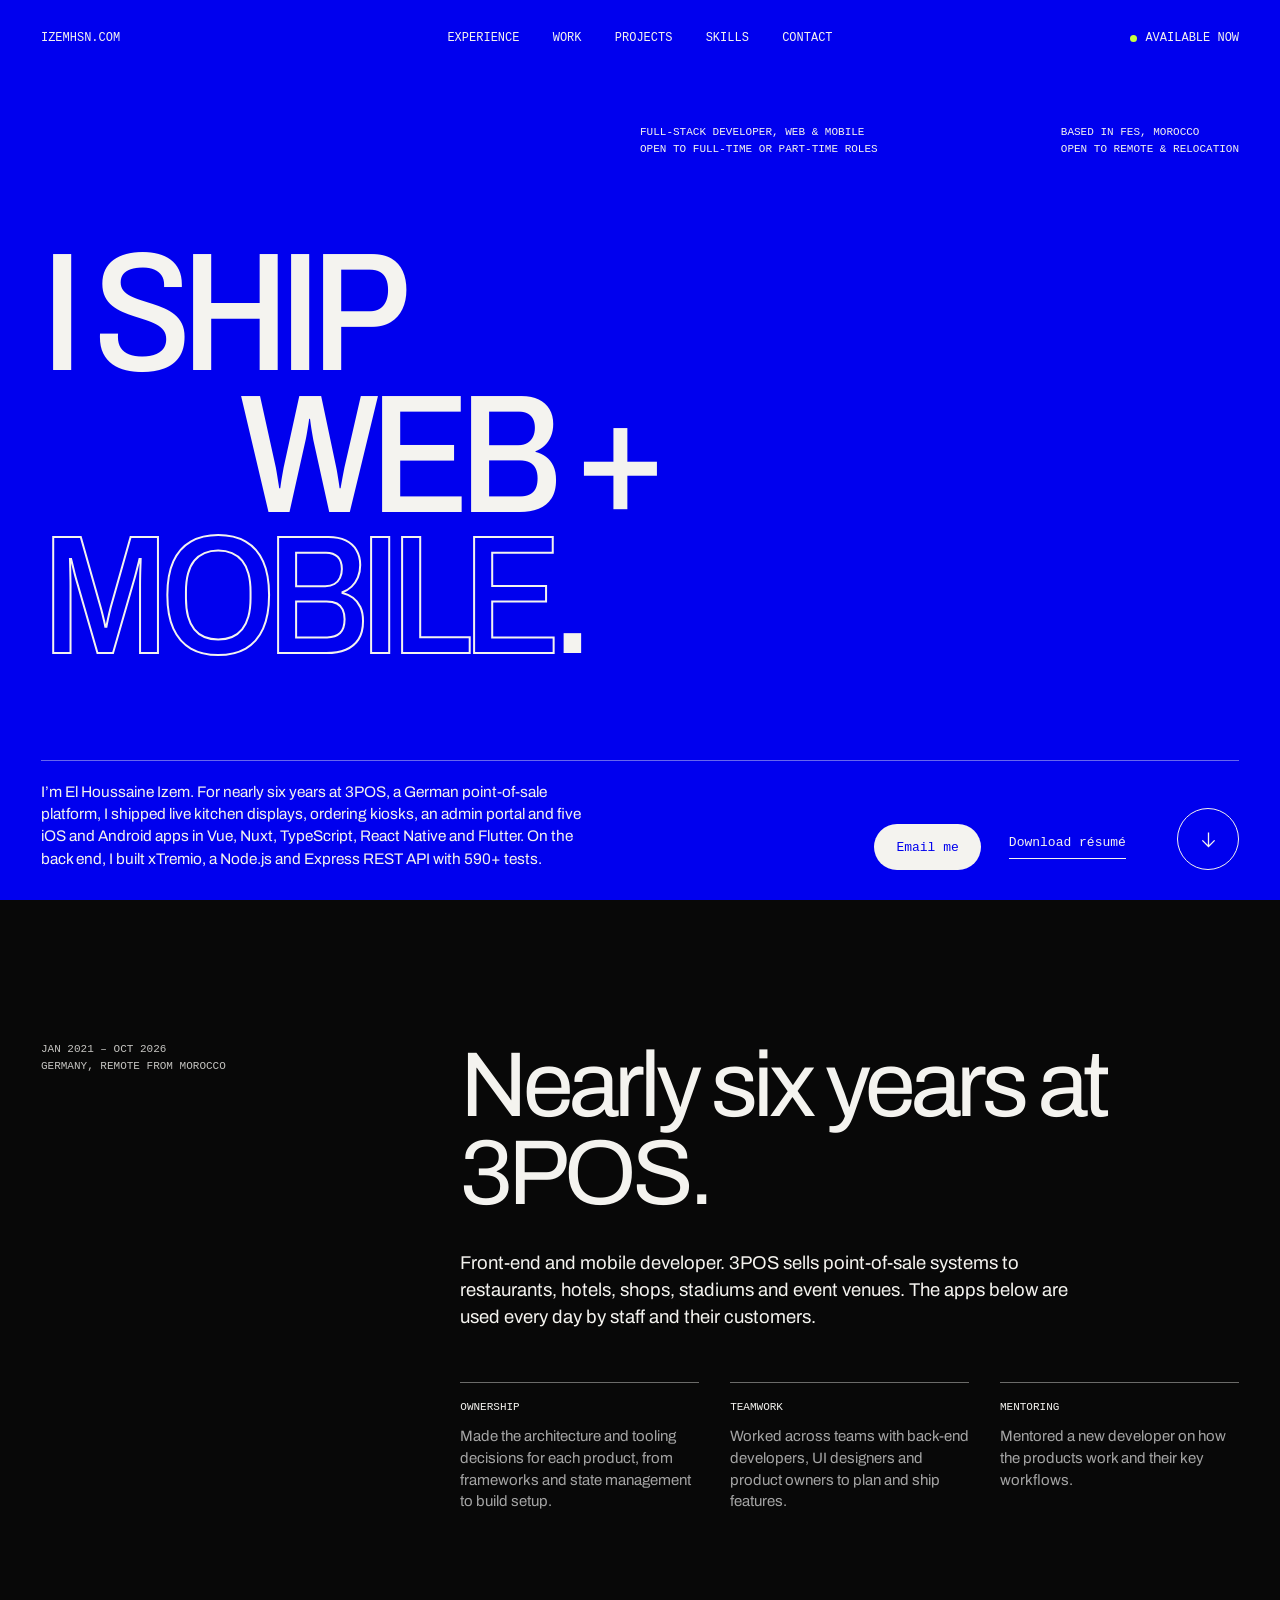
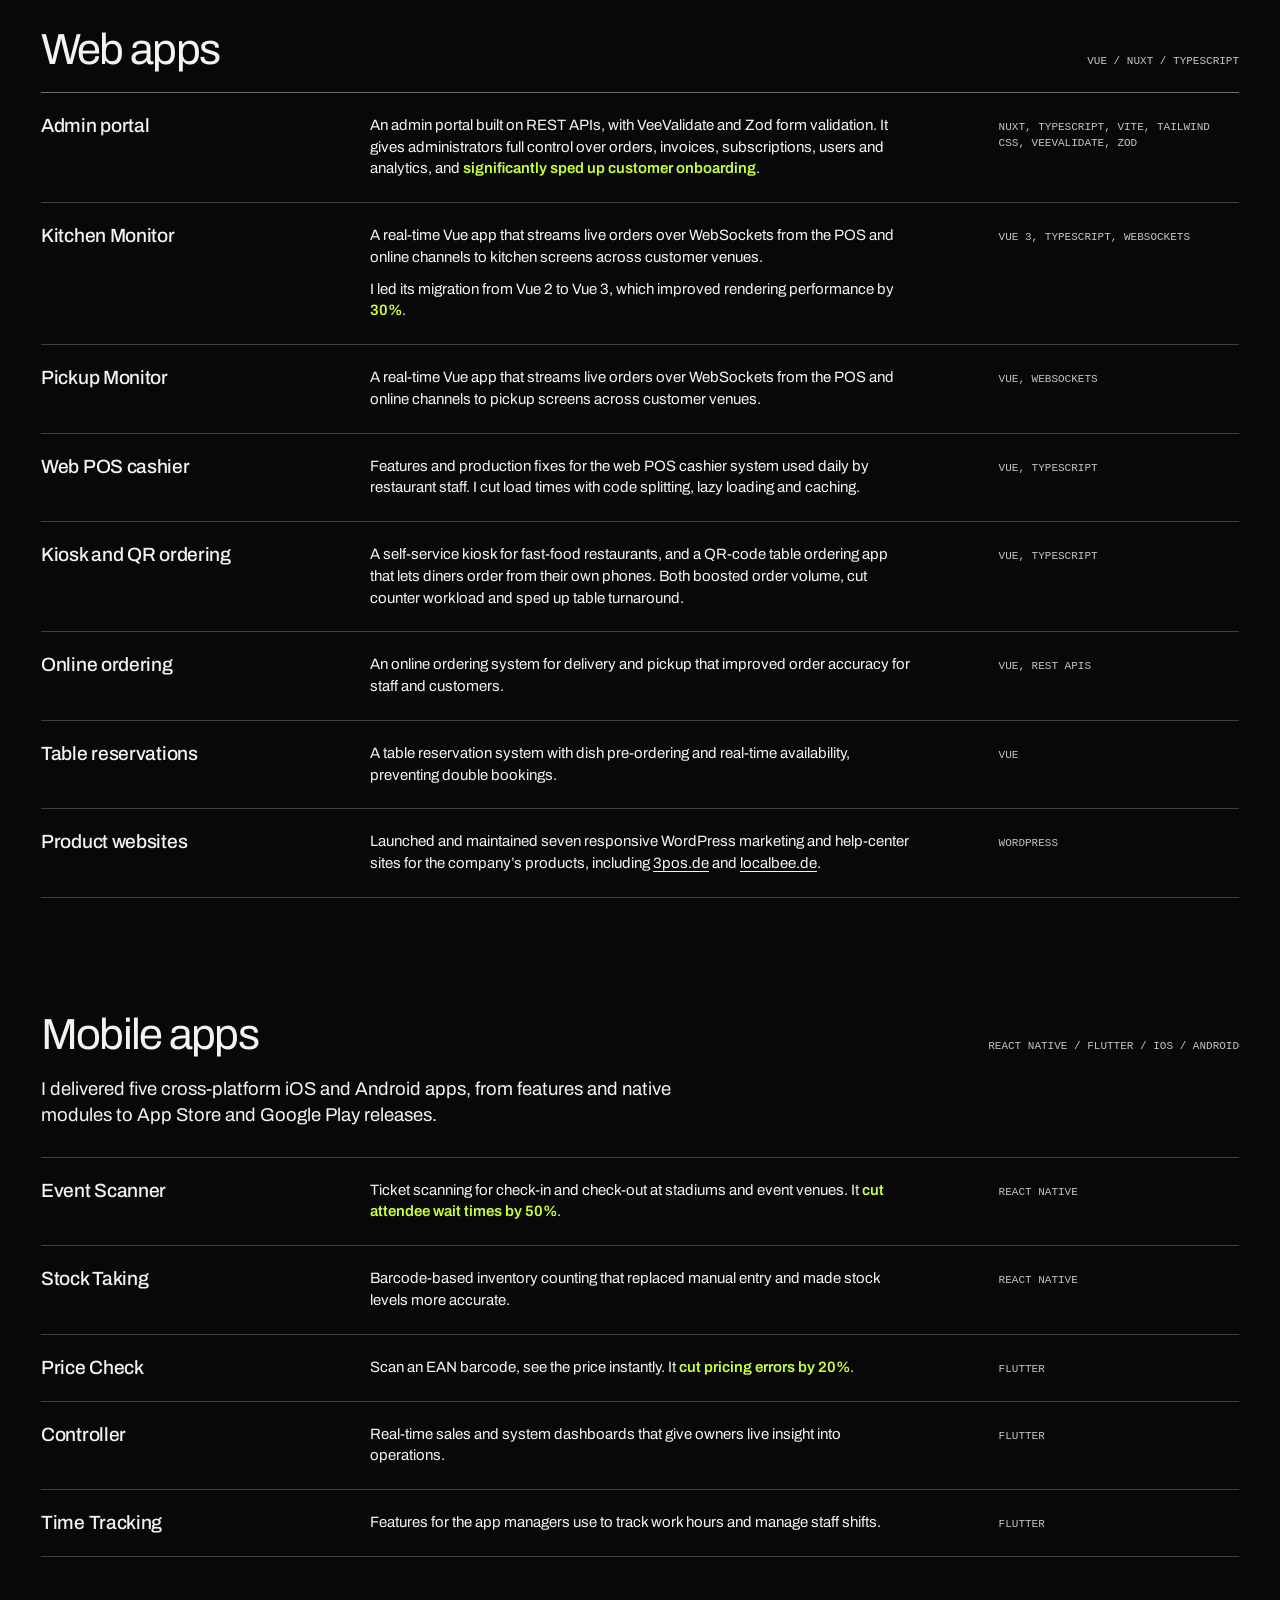
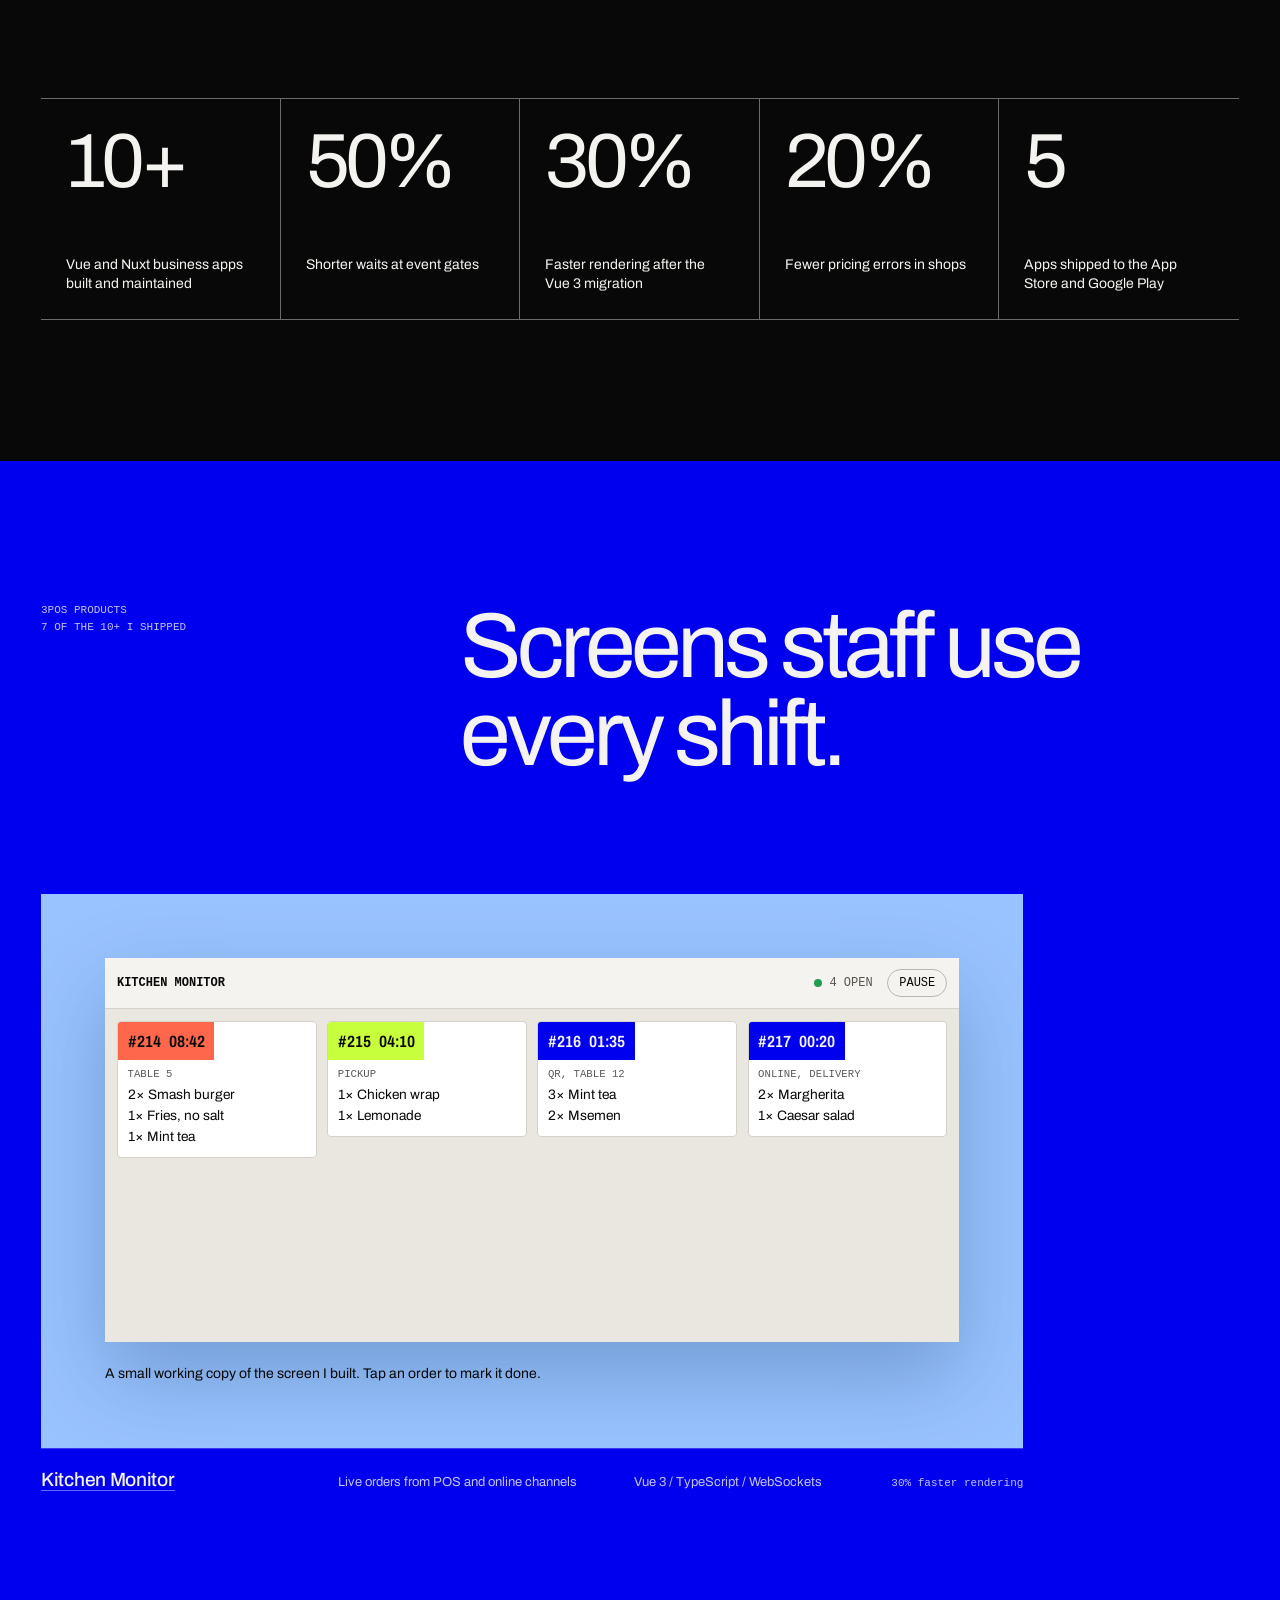
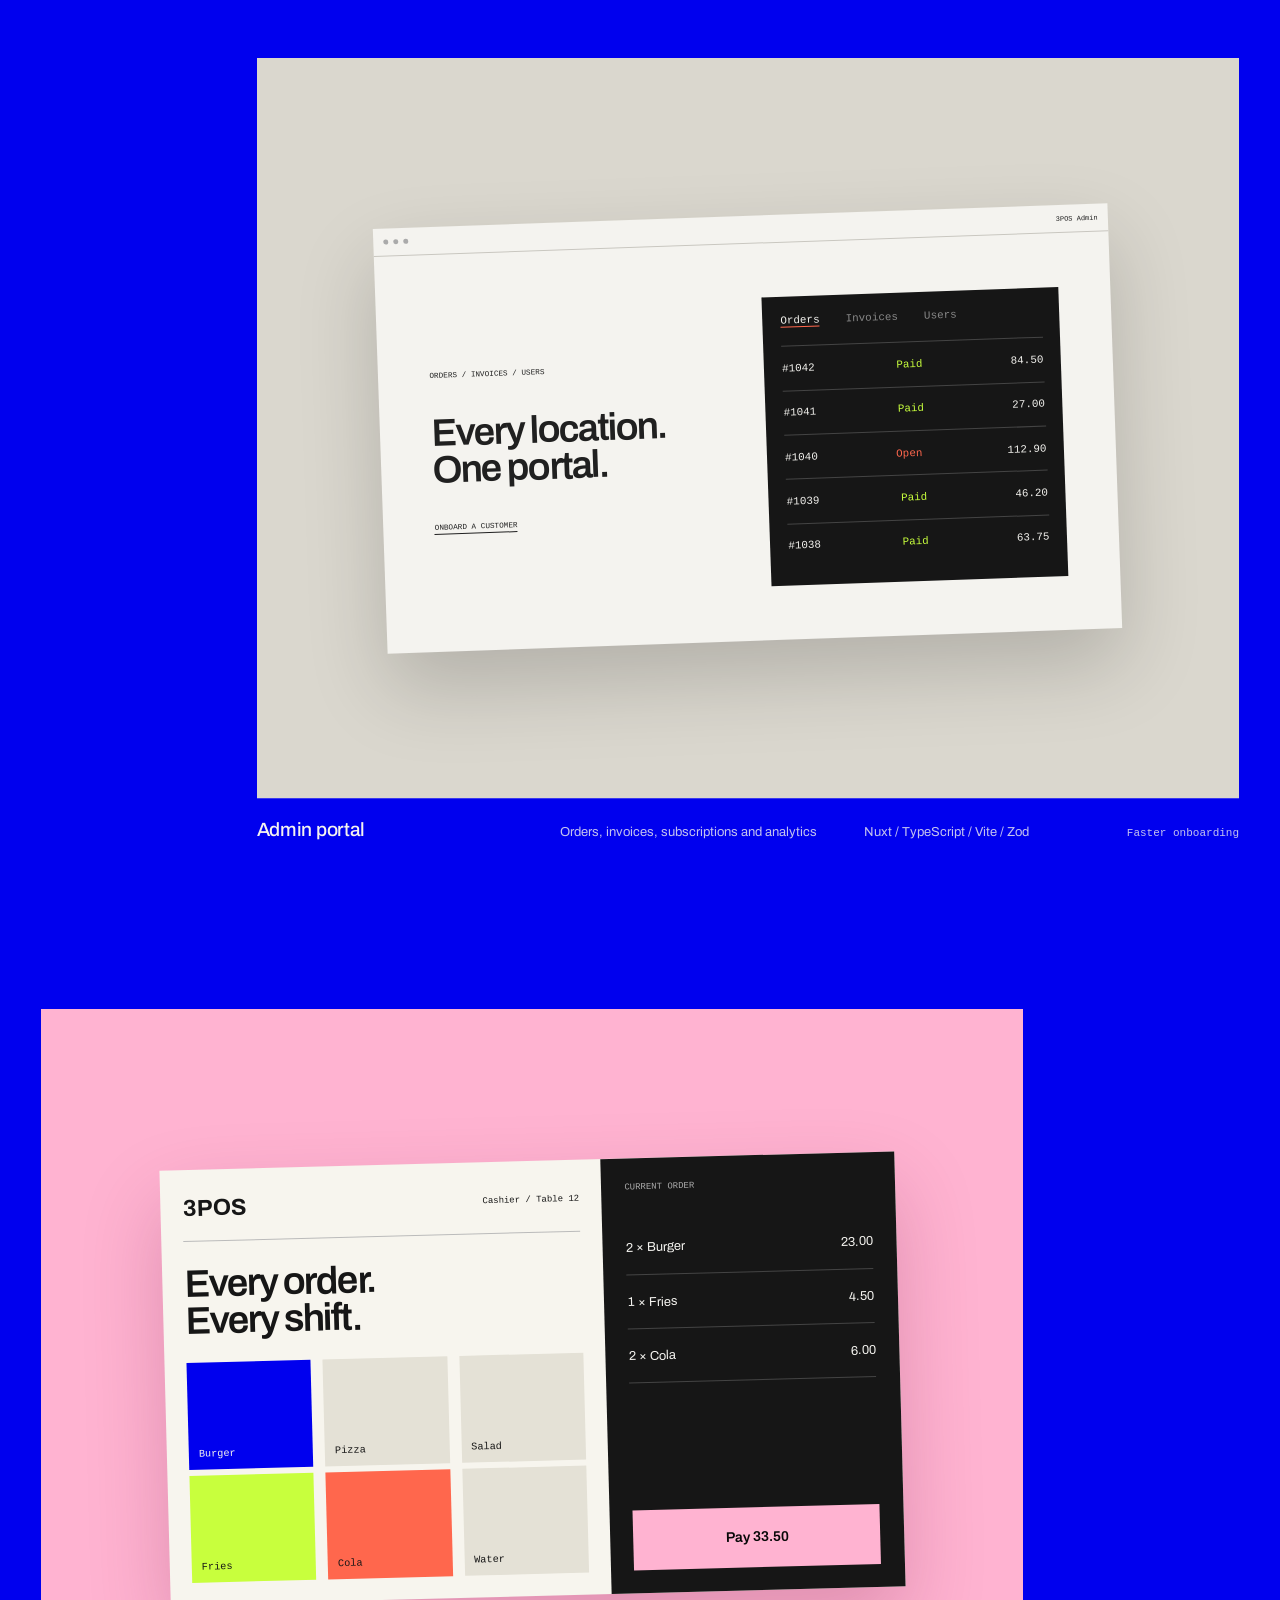
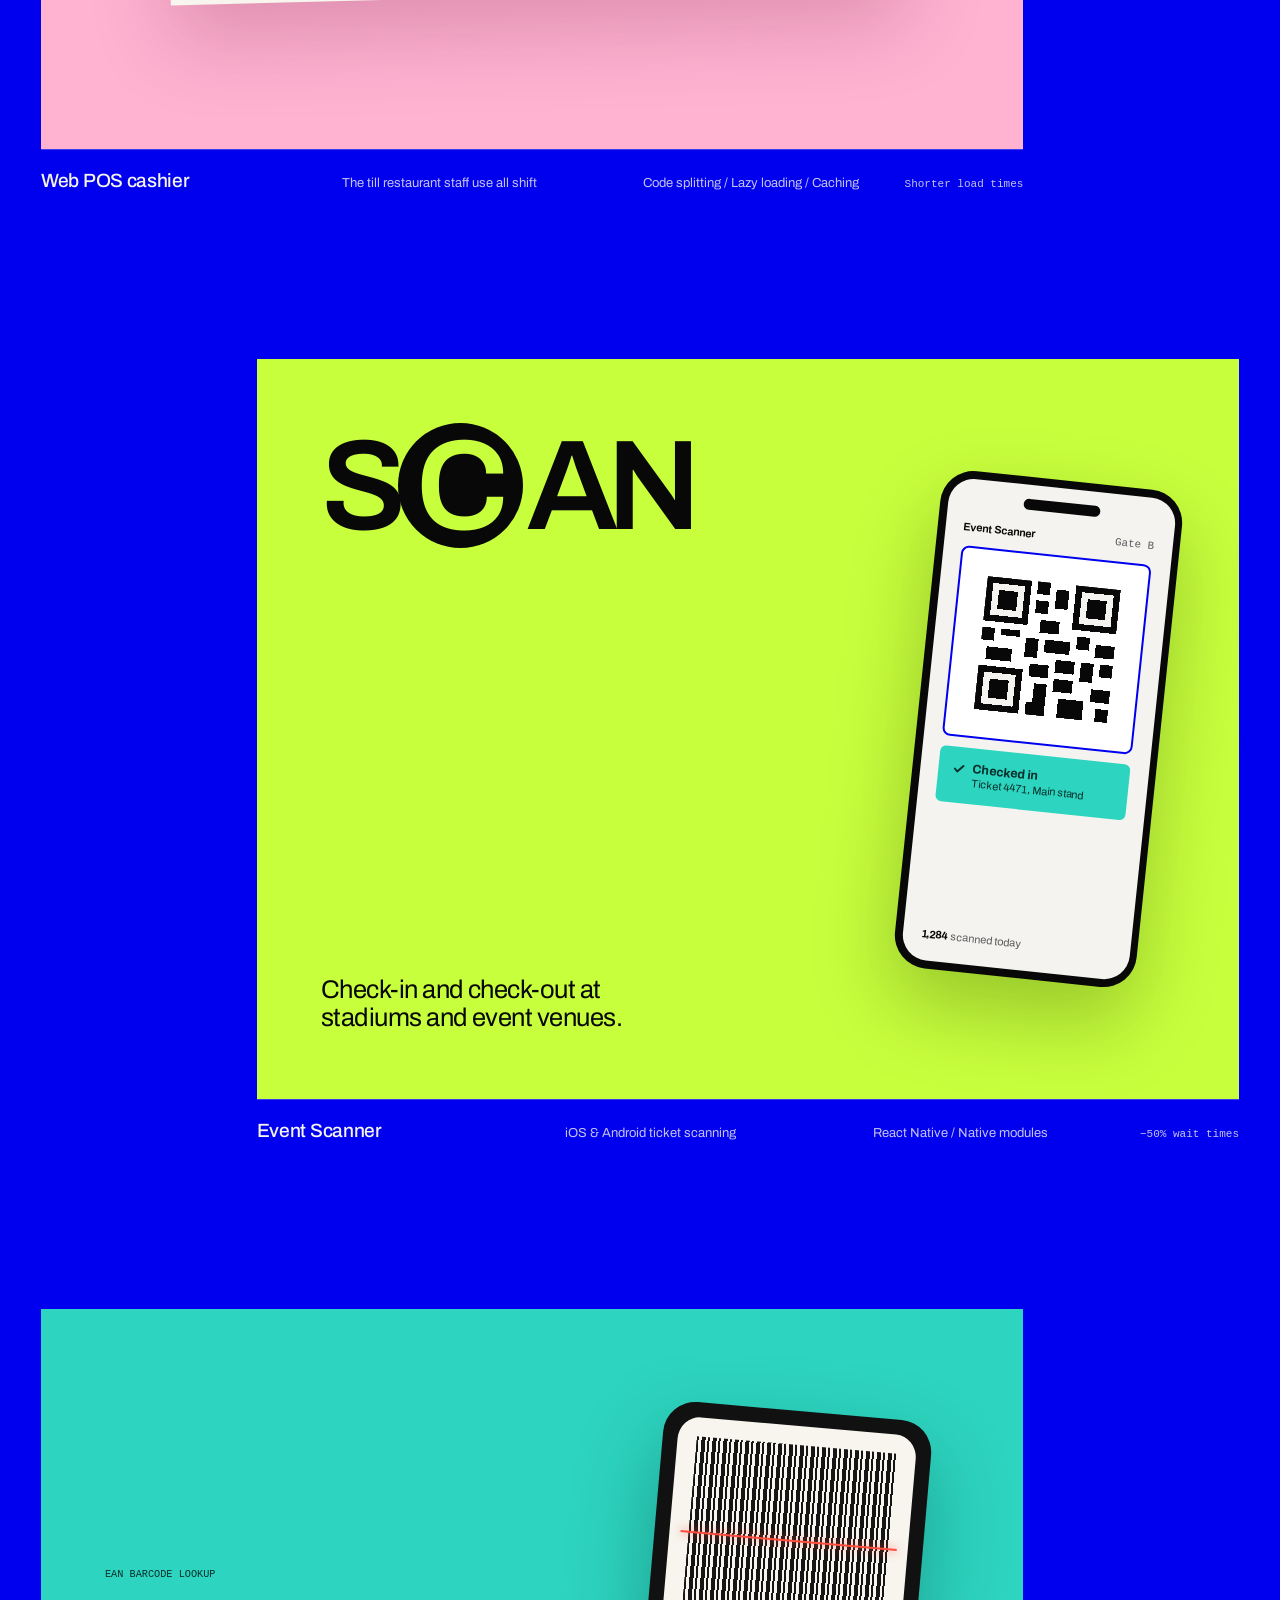
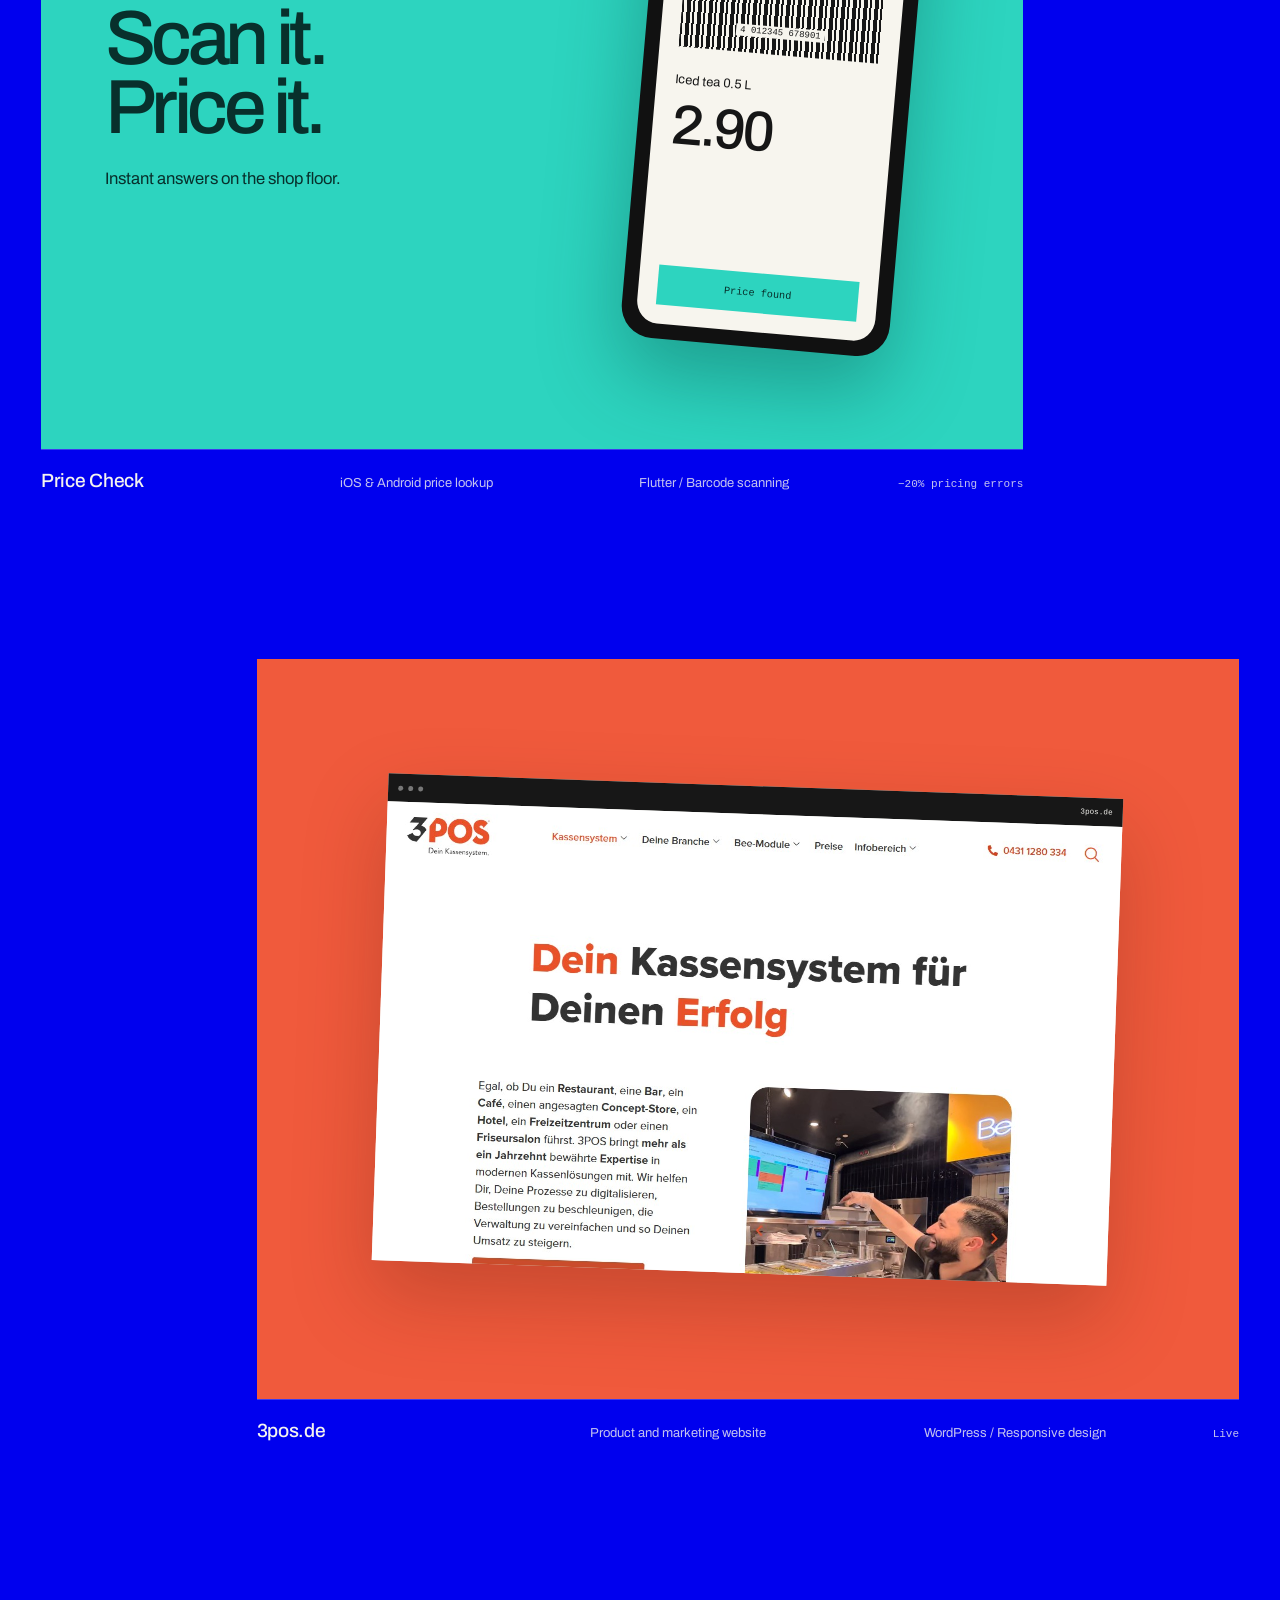
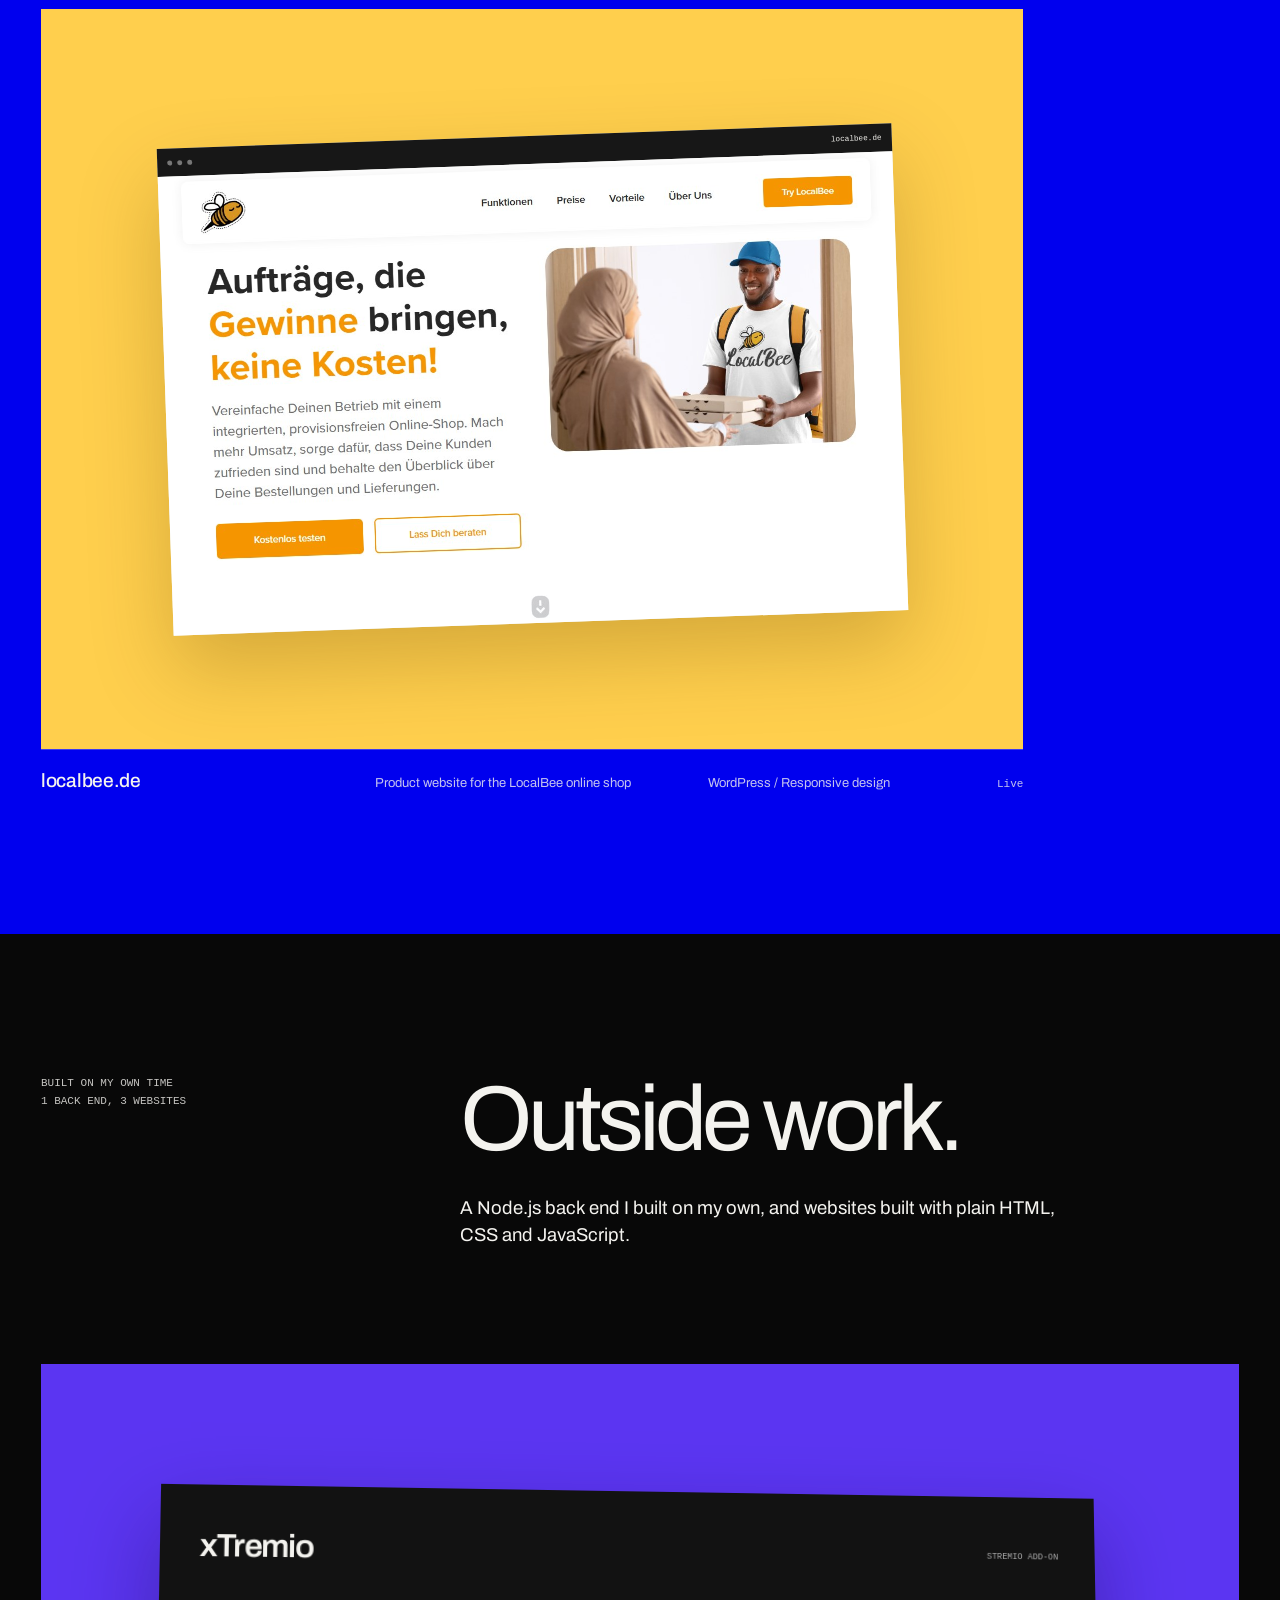
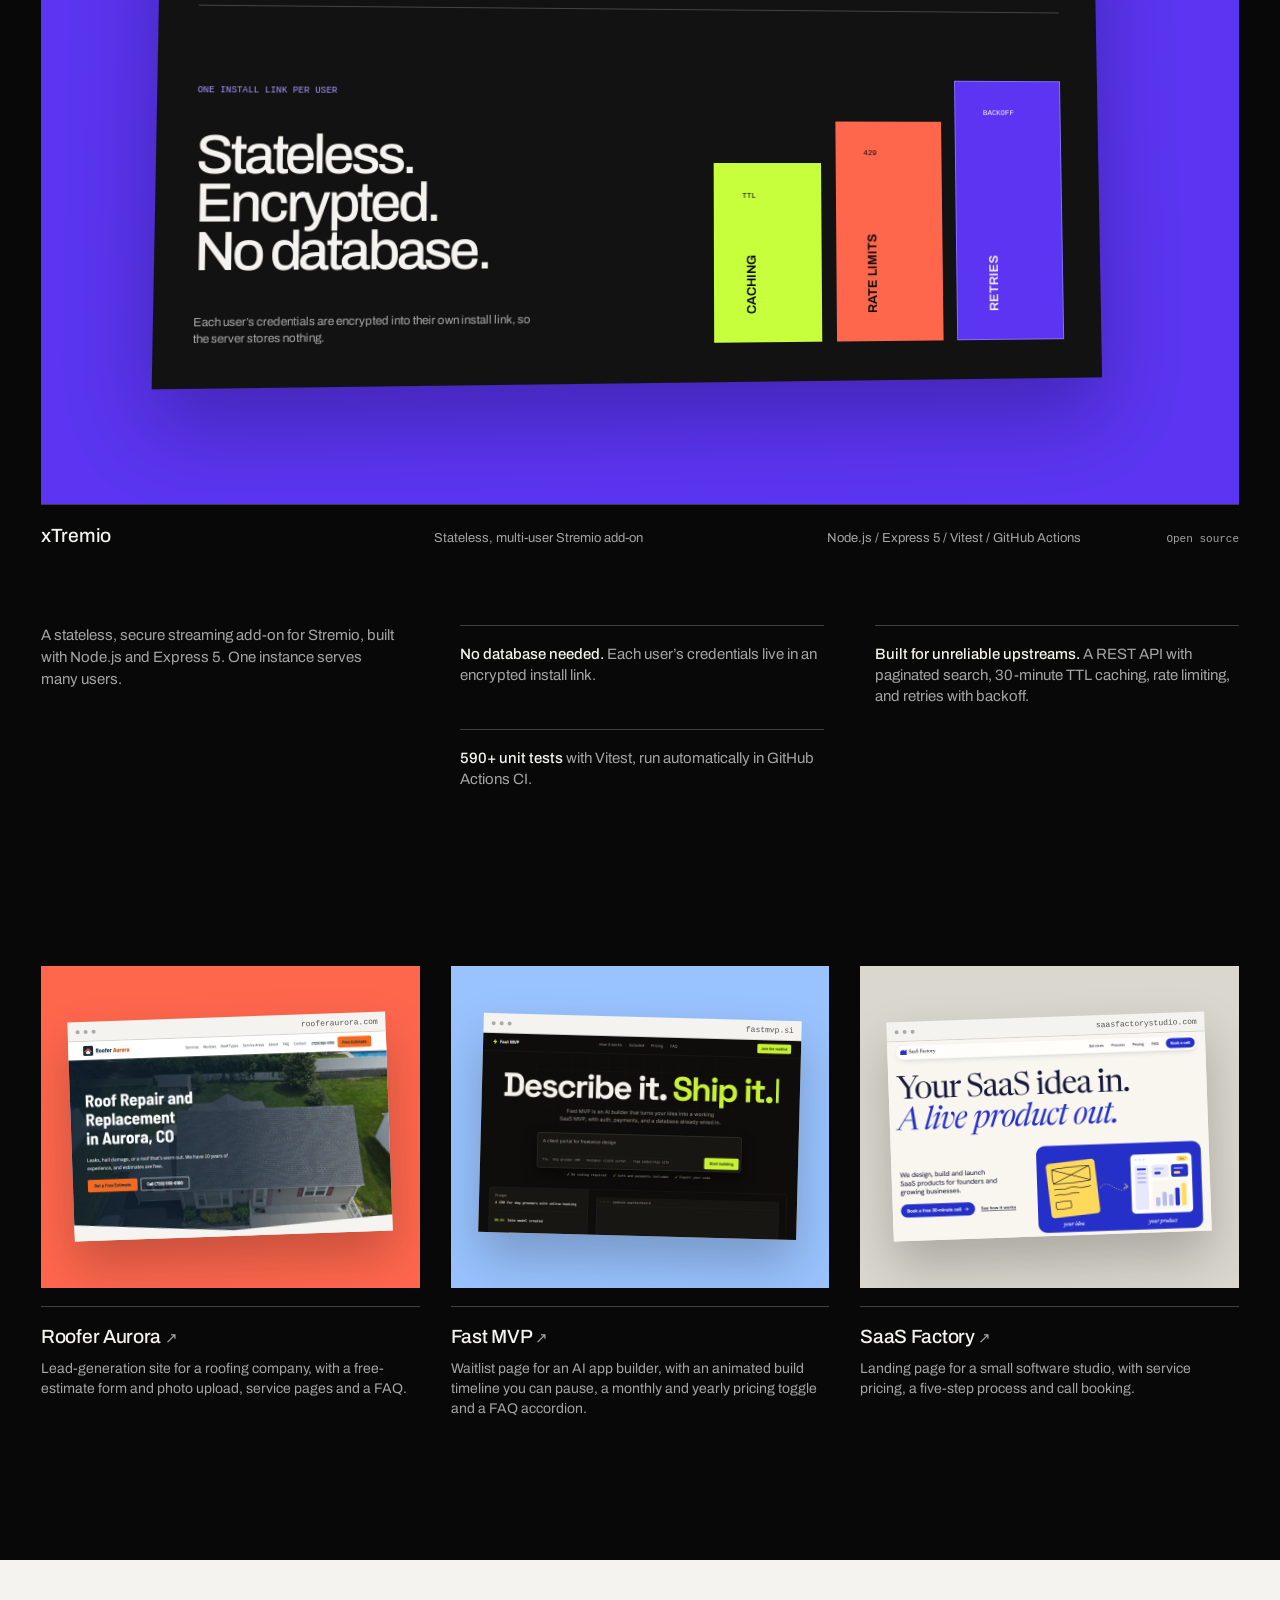
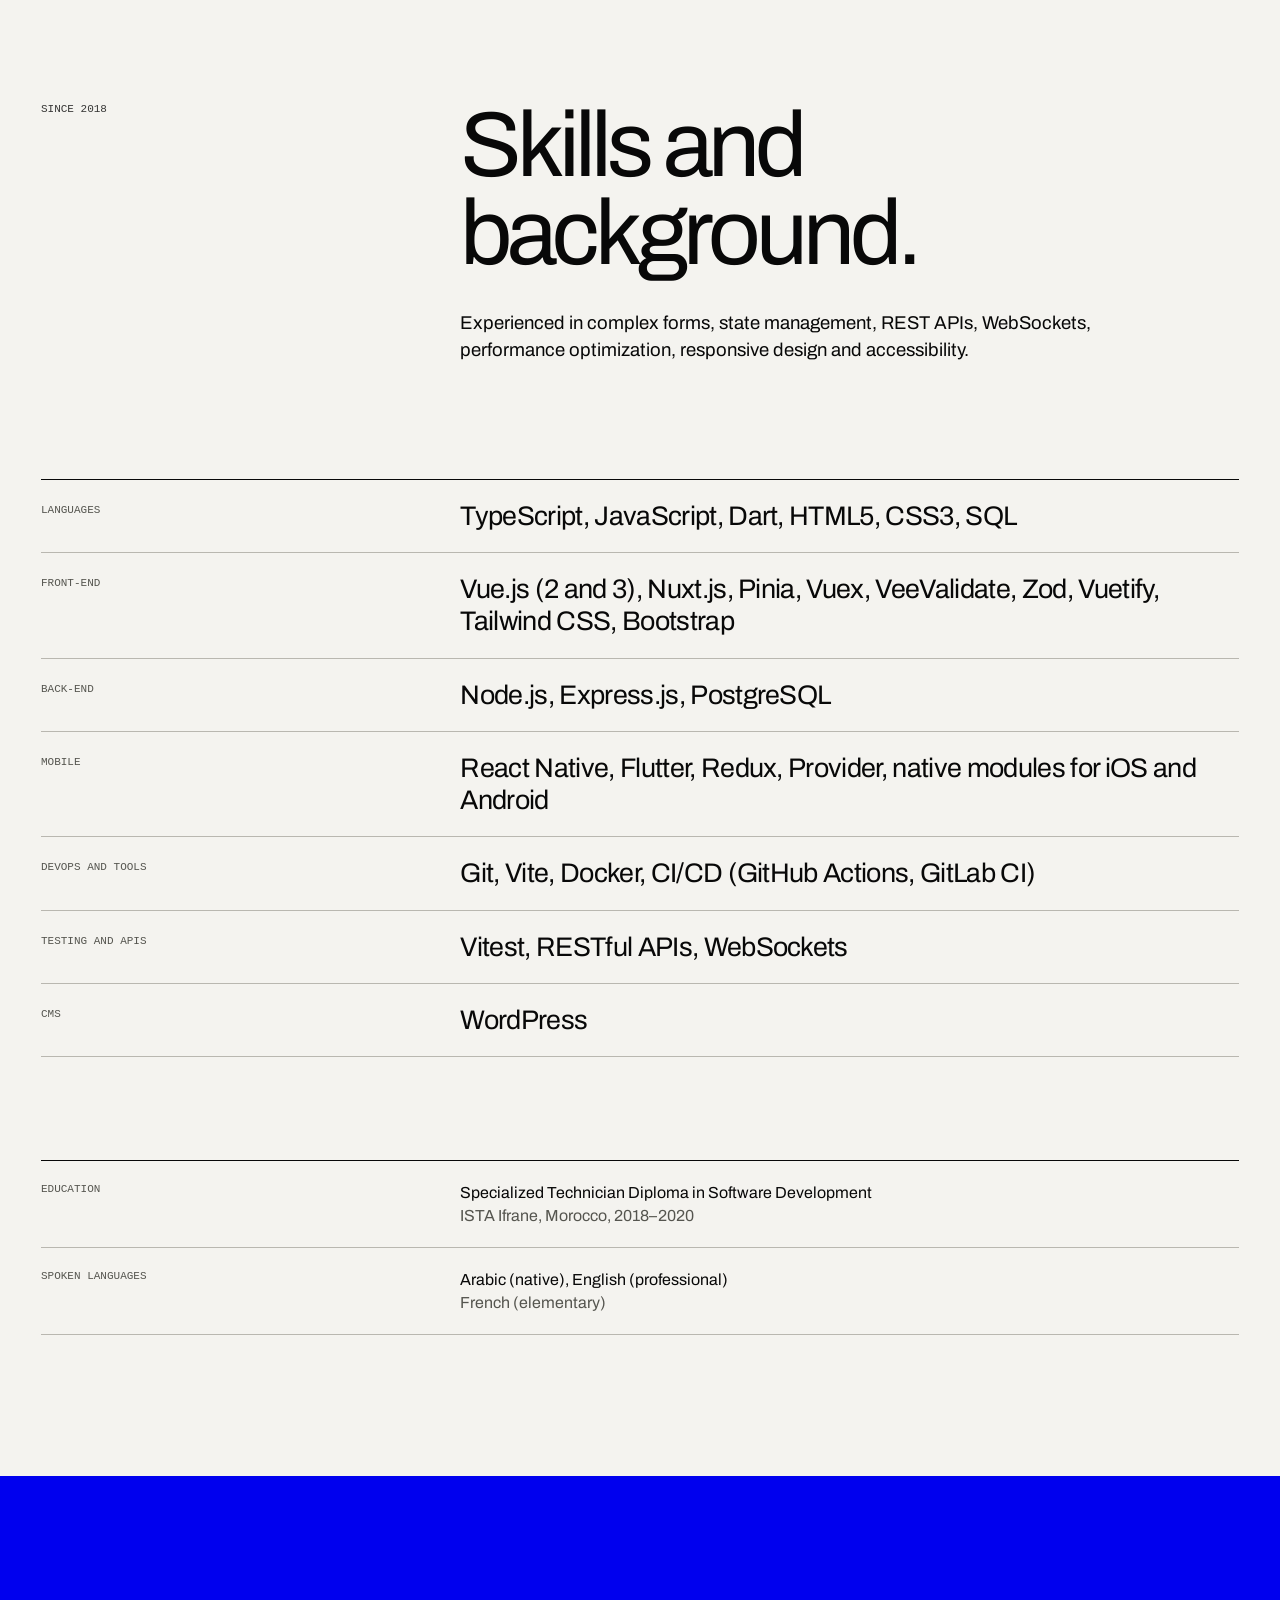
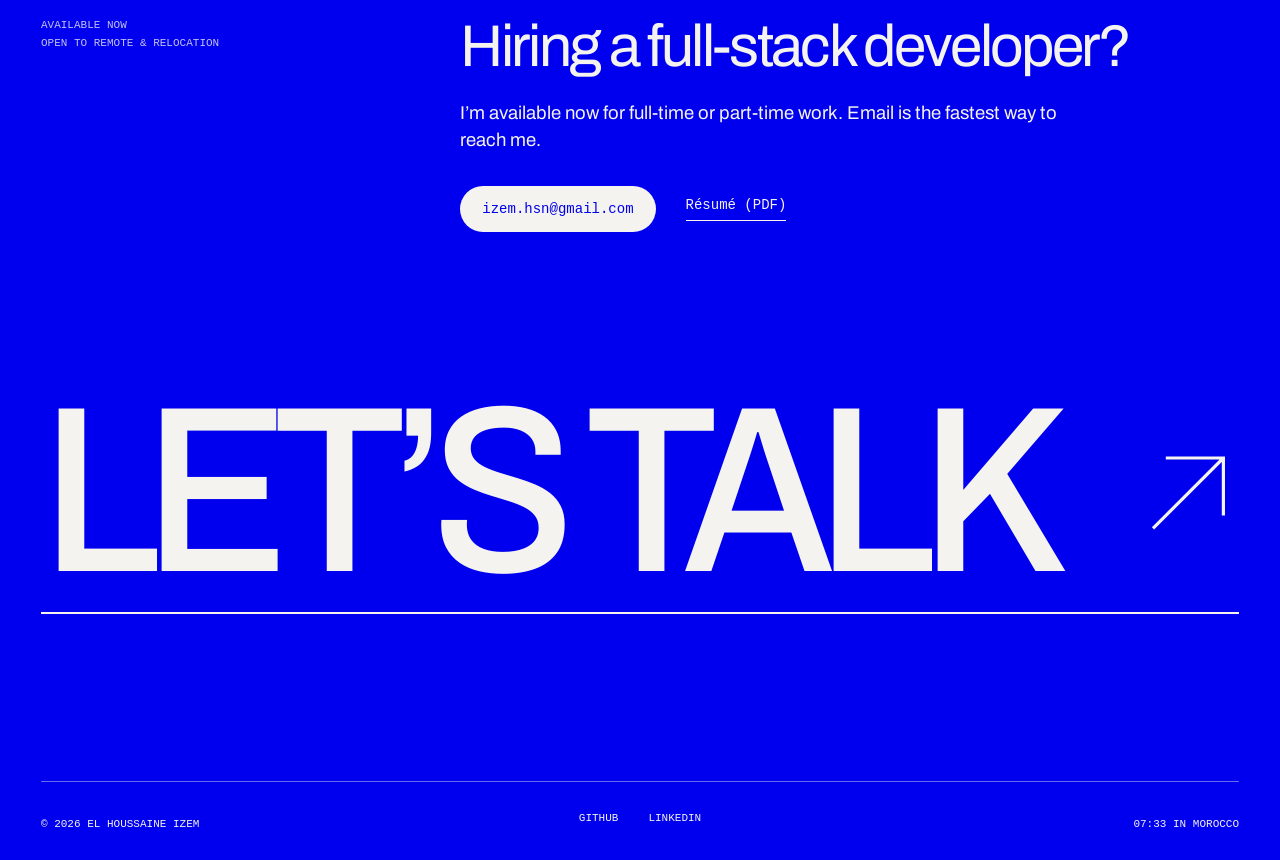
==== commit 1e97635c: "highlight back-end work, split experience intro, add 10+ apps stat, fix accessibility issues, use re" ====
--- a/index.html
+++ b/index.html
@@ -4,7 +4,7 @@
   <meta charset="UTF-8">
   <meta name="viewport" content="width=device-width, initial-scale=1.0">
   <title>El Houssaine Izem, full-stack developer</title>
-  <meta name="description" content="Full-stack developer, web and mobile, with nearly six years building production apps for a German point-of-sale platform. TypeScript, Vue.js, Nuxt, React Native, Flutter.">
+  <meta name="description" content="Full-stack developer, web and mobile, with nearly six years building production apps for a German B2B SaaS point-of-sale platform. TypeScript, Vue.js, Nuxt.js, Node.js, Express.">
   <meta name="author" content="El Houssaine Izem">
   <meta name="robots" content="index, follow">
   <meta name="theme-color" content="#0000ee">
@@ -28,7 +28,7 @@
   <link rel="apple-touch-icon" href="apple-touch-icon.png">
   <link rel="preload" href="assets/fonts/archivo-v25-latin.woff2" as="font" type="font/woff2" crossorigin>
   <link rel="stylesheet" href="styles.css">
-  <script type="application/ld+json">{"@context":"https://schema.org","@type":"Person","name":"El Houssaine Izem","url":"https://izemhsn.com/","email":"mailto:izem.hsn@gmail.com","jobTitle":"Full-stack developer","description":"Full-stack developer, web and mobile, with nearly six years building production apps for a German point-of-sale platform.","address":{"@type":"PostalAddress","addressCountry":"MA"},"sameAs":["https://github.com/izemhsn","https://www.linkedin.com/in/izemhsn"],"knowsAbout":["TypeScript","JavaScript","Dart","Vue.js","Nuxt","React Native","Flutter","Node.js","Express","PostgreSQL","REST APIs","WebSockets","Docker"],"knowsLanguage":["Arabic","English","French"],"alumniOf":{"@type":"EducationalOrganization","name":"Specialized Institute of Applied Technology (ISTA) Ifrane"}}</script>
+  <script type="application/ld+json">{"@context":"https://schema.org","@type":"Person","name":"El Houssaine Izem","url":"https://izemhsn.com/","email":"mailto:izem.hsn@gmail.com","jobTitle":"Full-stack developer","description":"Full-stack developer, web and mobile, with nearly six years building production apps for a German B2B SaaS point-of-sale platform. TypeScript, Vue.js, Nuxt.js, Node.js, Express.","address":{"@type":"PostalAddress","addressCountry":"MA"},"sameAs":["https://github.com/izemhsn","https://www.linkedin.com/in/izemhsn"],"knowsAbout":["TypeScript","JavaScript","Dart","Vue.js","Nuxt.js","Node.js","Express","React Native","Flutter","PostgreSQL","REST APIs","WebSockets","Vite","Docker"],"knowsLanguage":["Arabic","English","French"],"alumniOf":{"@type":"EducationalOrganization","name":"Specialized Institute of Applied Technology (ISTA) Ifrane"}}</script>
   <script src="script.js" defer></script>
 </head>
 <body>
@@ -69,7 +69,7 @@
       </h1>
 
       <div class="hero-bottom">
-        <p>I’m El Houssaine Izem. For nearly six years at 3POS, a German point-of-sale platform, I shipped live kitchen displays, ordering kiosks, an admin portal and five iOS and Android apps in Vue, Nuxt, TypeScript, React Native and Flutter.</p>
+        <p>I’m El Houssaine Izem. For nearly six years at 3POS, a German point-of-sale platform, I shipped live kitchen displays, ordering kiosks, an admin portal and five iOS and Android apps in Vue, Nuxt, TypeScript, React Native and Flutter. On the back end, I built xTremio, a Node.js and Express REST API with 590+ tests.</p>
         <div class="hero-actions">
           <a href="mailto:izem.hsn@gmail.com">Email me</a>
           <a href="assets/El_Houssaine_IZEM_Full-Stack_Developer_Resume.pdf?v=2" download>Download résumé</a>
@@ -86,7 +86,12 @@
         <p class="section-meta">Jan 2021 – Oct 2026<br>Germany, remote from Morocco</p>
         <div>
           <h2 id="experience-title">Nearly six years at 3POS.</h2>
-          <p class="section-lede">Front-end and mobile developer. 3POS sells point-of-sale systems to restaurants, hotels, shops, stadiums and event venues. The apps below are used every day by staff and their customers. I made the architecture and tooling decisions for each product, from frameworks and state management to build setup, and worked across teams with back-end developers, UI designers and product owners to plan and ship features. I also mentored a new developer on how the products work and their key workflows.</p>
+          <p class="section-lede">Front-end and mobile developer. 3POS sells point-of-sale systems to restaurants, hotels, shops, stadiums and event venues. The apps below are used every day by staff and their customers.</p>
+          <ul class="lede-points" role="list">
+            <li><span>Ownership</span>Made the architecture and tooling decisions for each product, from frameworks and state management to build setup.</li>
+            <li><span>Teamwork</span>Worked across teams with back-end developers, UI designers and product owners to plan and ship features.</li>
+            <li><span>Mentoring</span>Mentored a new developer on how the products work and their key workflows.</li>
+          </ul>
         </div>
       </div>
 
@@ -136,7 +141,7 @@
           </li>
           <li class="row" id="wordpress">
             <h4>Product websites</h4>
-            <div class="row-body"><p>Launched and maintained seven responsive WordPress marketing and help-center sites for the company’s products, including <a href="https://www.3pos.de/">3pos.de</a>.</p></div>
+            <div class="row-body"><p>Launched and maintained seven responsive WordPress marketing and help-center sites for the company’s products, including <a href="https://www.3pos.de/">3pos.de</a> and <a href="https://www.localbee.de/">localbee.de</a>.</p></div>
             <p class="row-stack">WordPress</p>
           </li>
         </ul>
@@ -178,6 +183,7 @@
       </div>
 
       <ul class="impact-grid" role="list" aria-label="Measured results">
+        <li><strong>10+</strong><span>Vue and Nuxt business apps built and maintained</span></li>
         <li><strong>50%</strong><span>Shorter waits at event gates</span></li>
         <li><strong>30%</strong><span>Faster rendering after the Vue 3 migration</span></li>
         <li><strong>20%</strong><span>Fewer pricing errors in shops</span></li>
@@ -188,7 +194,7 @@
     <!-- Selected work -->
     <section class="work section" id="work" aria-labelledby="work-title">
       <div class="section-heading">
-        <p class="section-meta">3POS products<br>6 of the 10+ I shipped</p>
+        <p class="section-meta">3POS products<br>7 of the 10+ I shipped</p>
         <h2 id="work-title">Screens staff use<br>every shift.</h2>
       </div>
 
@@ -201,7 +207,7 @@
                 <div class="kds-bar">
                   <span class="kds-name">Kitchen Monitor</span>
                   <span class="kds-meta">
-                    <span class="kds-live"><span class="live-dot" aria-hidden="true"></span><span class="kds-open" aria-live="polite">4 open</span></span>
+                    <span class="kds-live"><span class="live-dot" aria-hidden="true"></span><span class="kds-open">4 open</span></span>
                     <button type="button" class="kds-pause" aria-pressed="false">Pause</button>
                   </span>
                 </div>
@@ -214,6 +220,7 @@
               </section>
             </div>
             <p class="kds-hint">A small working copy of the screen I built. Tap an order to mark it done.</p>
+            <p class="sr-only kds-status" aria-live="polite"></p>
           </div>
           <div class="project-info">
             <h3 id="p-kds"><a href="#kitchen-monitor">Kitchen Monitor</a></h3>
@@ -345,19 +352,31 @@
             <span class="sr-only">Visit the 3pos.de website</span>
             <div class="web-frame" aria-hidden="true">
               <div class="web-bar"><span></span><span></span><span></span><b>3pos.de</b></div>
-              <div class="web-ui">
-                <div class="web-nav"><b>3POS</b><span>Produkte&nbsp;&nbsp; Branchen&nbsp;&nbsp; Unternehmen</span><i>Beratung</i></div>
-                <div class="web-hero">
-                  <div><small>Webbasiertes Kassensystem</small><strong>Dein Erfolg.<br>Dein 3POS.</strong><span>Digitalisieren. Beschleunigen. Vereinfachen.</span></div>
-                  <div class="pos-device" aria-hidden="true"><i></i><b>3POS</b></div>
-                </div>
-              </div>
+              <img src="assets/shots/3posde.jpg" alt="" width="1280" height="800" loading="lazy" decoding="async">
             </div>
             <span class="view-project" aria-hidden="true">Live site ↗</span>
           </a>
           <div class="project-info">
             <h3 id="p-site">3pos.de</h3>
             <p>Product and marketing website</p>
+            <p>WordPress / Responsive design</p>
+            <span>Live</span>
+          </div>
+        </article>
+
+        <!-- 7. localbee.de -->
+        <article class="project" aria-labelledby="p-localbee">
+          <a class="project-visual project-visual--web project-visual--localbee" href="https://www.localbee.de/">
+            <span class="sr-only">Visit the localbee.de website</span>
+            <div class="web-frame" aria-hidden="true">
+              <div class="web-bar"><span></span><span></span><span></span><b>localbee.de</b></div>
+              <img src="assets/shots/localbee.jpg" alt="" width="1280" height="800" loading="lazy" decoding="async">
+            </div>
+            <span class="view-project" aria-hidden="true">Live site ↗</span>
+          </a>
+          <div class="project-info">
+            <h3 id="p-localbee">localbee.de</h3>
+            <p>Product website for the LocalBee online shop</p>
             <p>WordPress / Responsive design</p>
             <span>Live</span>
           </div>
@@ -459,7 +478,7 @@
       <div class="section-heading">
         <p class="section-meta">Available now<br>Open to remote &amp; relocation</p>
         <div>
-          <h2 id="contact-title">Hiring a web or mobile developer?</h2>
+          <h2 id="contact-title">Hiring a full-stack developer?</h2>
           <p class="section-lede">I’m available now for full-time or part-time work. Email is the fastest way to reach me.</p>
           <div class="contact-actions">
             <a href="mailto:izem.hsn@gmail.com">izem.hsn@gmail.com</a>
--- a/styles.css
+++ b/styles.css
@@ -33,6 +33,7 @@
   --violet: #5b35f2;
   --putty: #dad7ce;
   --coral: #ff674d;
+  --honey: #ffcf4d;
 
   --font-sans: "Archivo", "Helvetica Neue", Arial, sans-serif;
   --font-mono: "Cascadia Mono", ui-monospace, Consolas, monospace;
@@ -245,6 +246,10 @@
   letter-spacing: -.055em;
 }
 .section-lede { max-width: 34em; margin-top: 32px; font-size: clamp(17px, 1.45vw, 22px); line-height: 1.45; }
+/* Short labelled points under a section intro (Experience: ownership, teamwork, mentoring) */
+.lede-points { display: grid; grid-template-columns: repeat(3, minmax(0, 1fr)); gap: 0 clamp(20px, 2.4vw, 40px); margin-top: clamp(36px, 4vw, 56px); }
+.lede-points li { padding-top: 16px; border-top: 1px solid var(--line-strong); color: var(--fog); font-size: clamp(15px, 1.1vw, 17px); line-height: 1.45; }
+.lede-points span { display: block; margin-bottom: 10px; color: var(--paper); font: 11px/1.6 var(--font-mono); text-transform: uppercase; }
 
 /* ------------------------------------------------------------
    Project panels
@@ -296,6 +301,8 @@
 .project-info h3 a { border-bottom: 1px solid var(--line-strong); }
 .project-info h3 a:hover { border-color: currentColor; }
 .project-info p, .project-info span { color: var(--fog); }
+/* On the blue Work band, grey fog drops to 3.8:1. A paper tint keeps it at 5.5:1 (WCAG AA). */
+.work .project-info p, .work .project-info span { color: rgba(244, 243, 239, .8); }
 .project-info span { font: 11px var(--font-mono); }
 
 /* Mock frames tilt slightly and settle on hover. */
@@ -538,19 +545,10 @@
 .web-bar { display: flex; align-items: center; gap: 5px; height: 28px; padding: 0 10px; color: var(--paper); background: #171717; }
 .web-bar span { width: 5px; height: 5px; border-radius: 50%; background: #777; }
 .web-bar b { margin-left: auto; font: 400 clamp(7px, .6vw, 9px) var(--font-mono); }
-.web-ui { min-height: clamp(210px, 31vw, 480px); padding: 4% 5% 6%; }
-.web-nav { display: flex; align-items: center; padding-bottom: 4%; border-bottom: 1px solid #bbb; font: clamp(5px, .65vw, 10px) var(--font-mono); }
-.web-nav b { font: 600 clamp(13px, 1.8vw, 28px) var(--font-sans); letter-spacing: -.03em; }
-.web-nav span { margin: 0 auto; }
-.web-nav i { padding: 7px 10px; color: var(--paper); background: var(--blue); font-style: normal; }
-.web-hero { display: grid; grid-template-columns: 1.25fr .75fr; align-items: center; gap: 7%; padding-top: 7%; }
-.web-hero > div:first-child { display: flex; flex-direction: column; align-items: start; }
-.web-hero small { font: clamp(5px, .6vw, 9px) var(--font-mono); text-transform: uppercase; }
-.web-hero strong { margin: 7% 0; font-size: clamp(21px, 3.6vw, 56px); font-weight: 600; line-height: .9; letter-spacing: -.055em; }
-.web-hero span { font-size: clamp(7px, .8vw, 12px); }
-.pos-device { position: relative; display: grid; aspect-ratio: .78; border: clamp(5px, .8vw, 12px) solid #1d1d1d; border-radius: 5% 5% 3% 3%; background: var(--blue); box-shadow: 12px 16px 25px rgba(0, 0, 0, .2); place-items: center; transform: perspective(600px) rotateY(-10deg); }
-.pos-device i { position: absolute; top: 6%; width: 35%; height: 2%; border-radius: 2px; background: #111; }
-.pos-device b { color: var(--paper); font-size: clamp(12px, 2vw, 32px); }
+.web-frame img { width: 100%; }
+/* localbee.de: honey panel, tilted the other way from 3pos.de */
+.project-visual--localbee { background: var(--honey); }
+.project-visual--localbee .web-frame { box-shadow: 0 35px 80px rgba(90, 60, 0, .25); transform: rotate(-2deg); }
 
 /* ------------------------------------------------------------
    Experience
@@ -593,7 +591,7 @@
 
 .impact-grid {
   display: grid;
-  grid-template-columns: repeat(4, 1fr);
+  grid-template-columns: repeat(5, 1fr);
   margin-top: clamp(90px, 11vw, 170px);
   border-block: 1px solid var(--line-strong);
 }
@@ -750,9 +748,12 @@
   .project-visual { min-height: 70vw; }
   .project-visual--kds { min-height: 0; }
   .view-project { display: none; }
+  /* Two columns: "10+" spans the top row, the other four sit in a 2 × 2 grid. */
   .impact-grid { grid-template-columns: 1fr 1fr; }
-  .impact-grid li:nth-child(2) { border-right: 0; }
-  .impact-grid li:nth-child(-n+2) { border-bottom: 1px solid var(--line-strong); }
+  .impact-grid li { border-right: 0; border-bottom: 1px solid var(--line-strong); }
+  .impact-grid li:first-child { grid-column: 1 / -1; }
+  .impact-grid li:nth-child(2), .impact-grid li:nth-child(4) { border-right: 1px solid var(--line-strong); }
+  .impact-grid li:nth-child(n+4) { border-bottom: 0; }
   .sites { grid-template-columns: 1fr 1fr; gap: 64px 24px; }
   .site-visual { aspect-ratio: 4 / 3; }
   .skills > div, .background > div { grid-template-columns: 1fr; }
@@ -764,7 +765,8 @@
 @media (max-width: 640px) {
   .row { grid-template-columns: 1fr; }
   .row-stack { grid-column: 1; }
-  .xtremio-detail ul, .sites { grid-template-columns: 1fr; }
+  .xtremio-detail ul, .sites, .lede-points { grid-template-columns: 1fr; }
+  .lede-points li + li { margin-top: 22px; }
   .group-heading { flex-direction: column; align-items: start; gap: 10px; }
   .group-heading p { text-align: left; }
   .project-info { grid-template-columns: 1fr; }
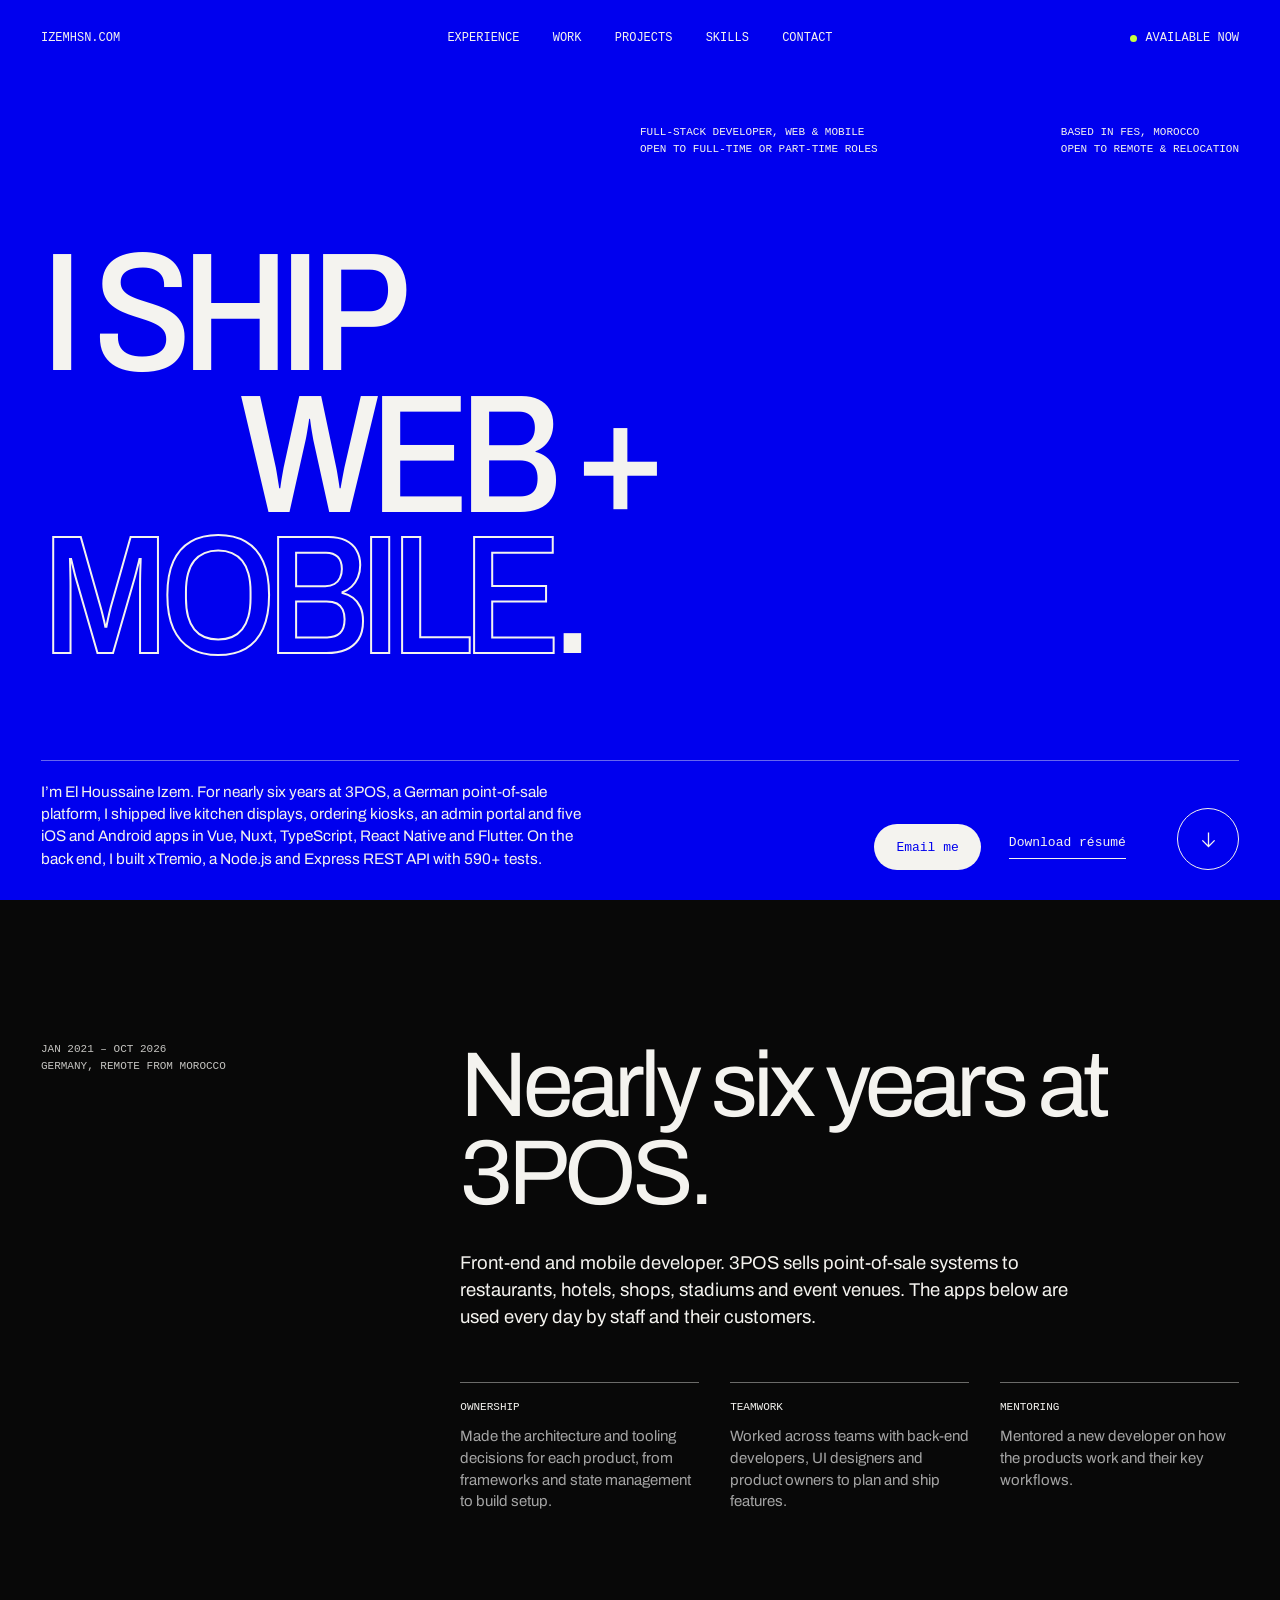
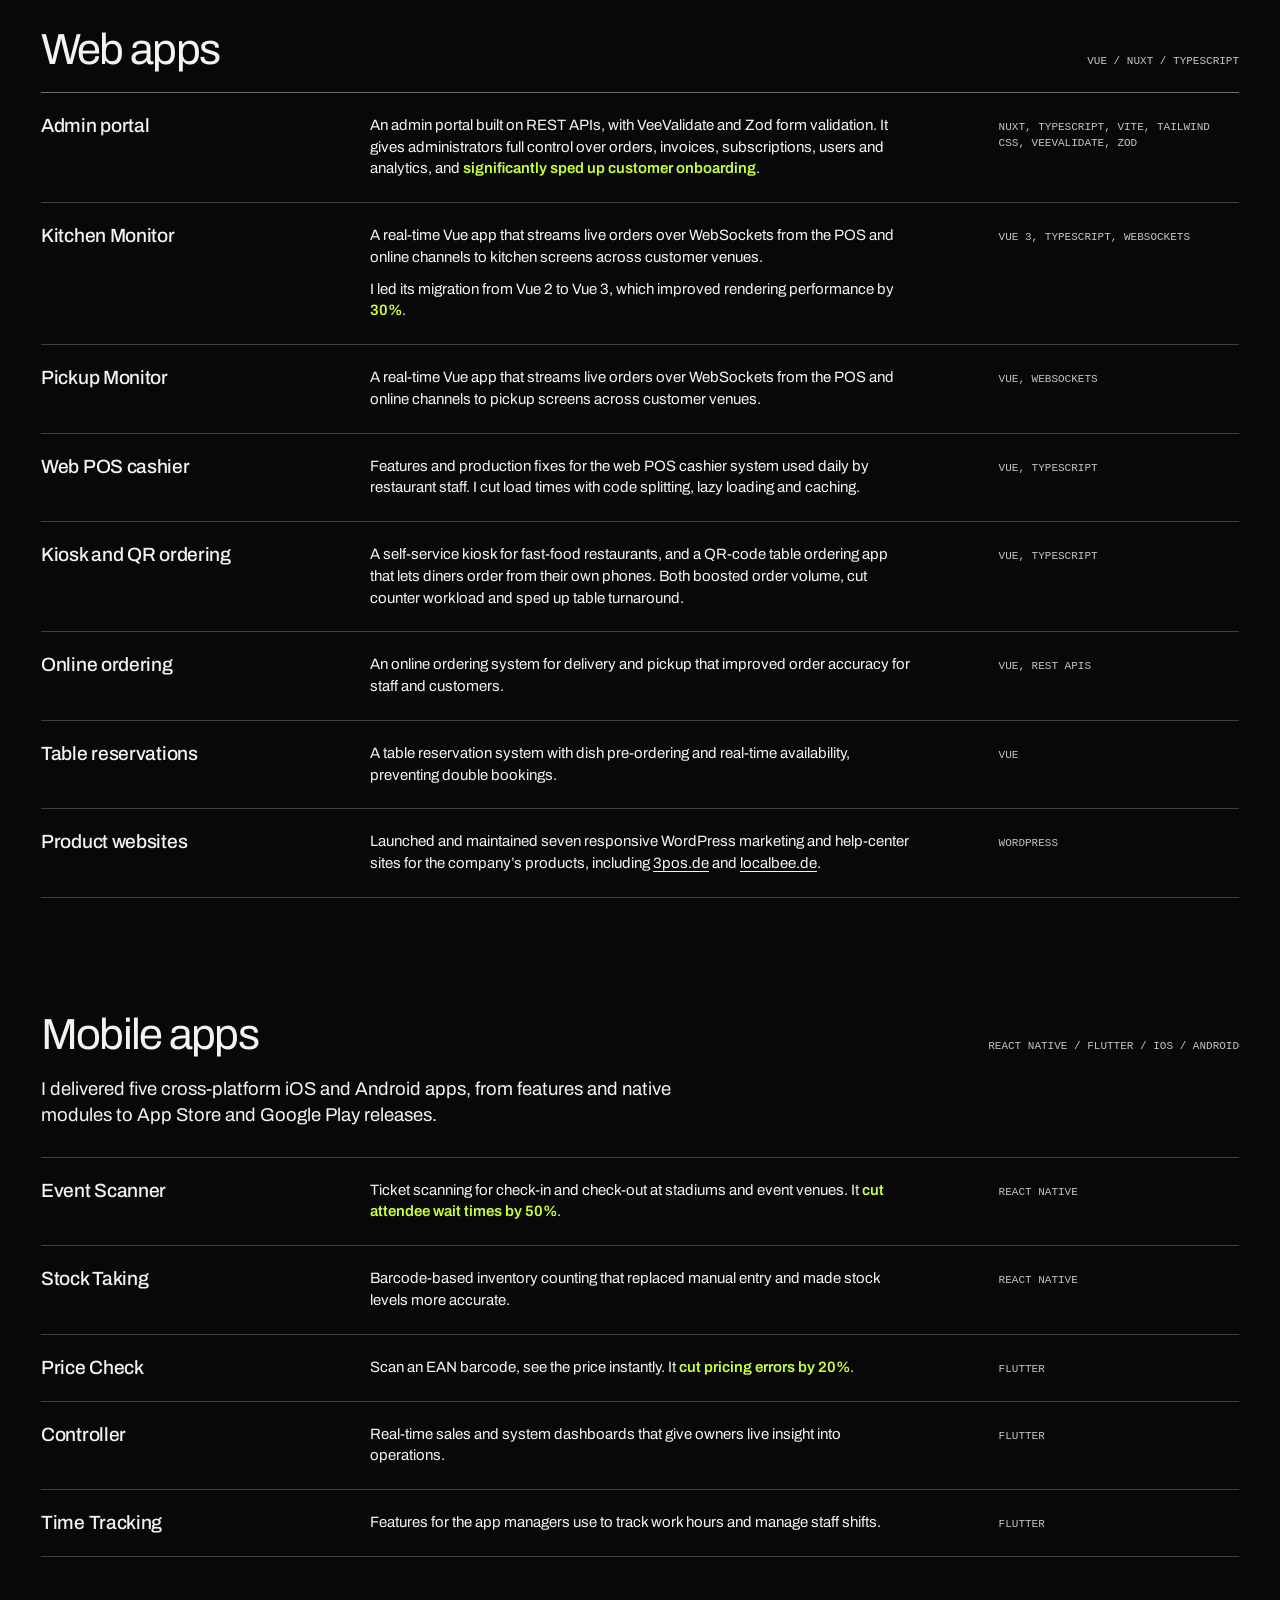
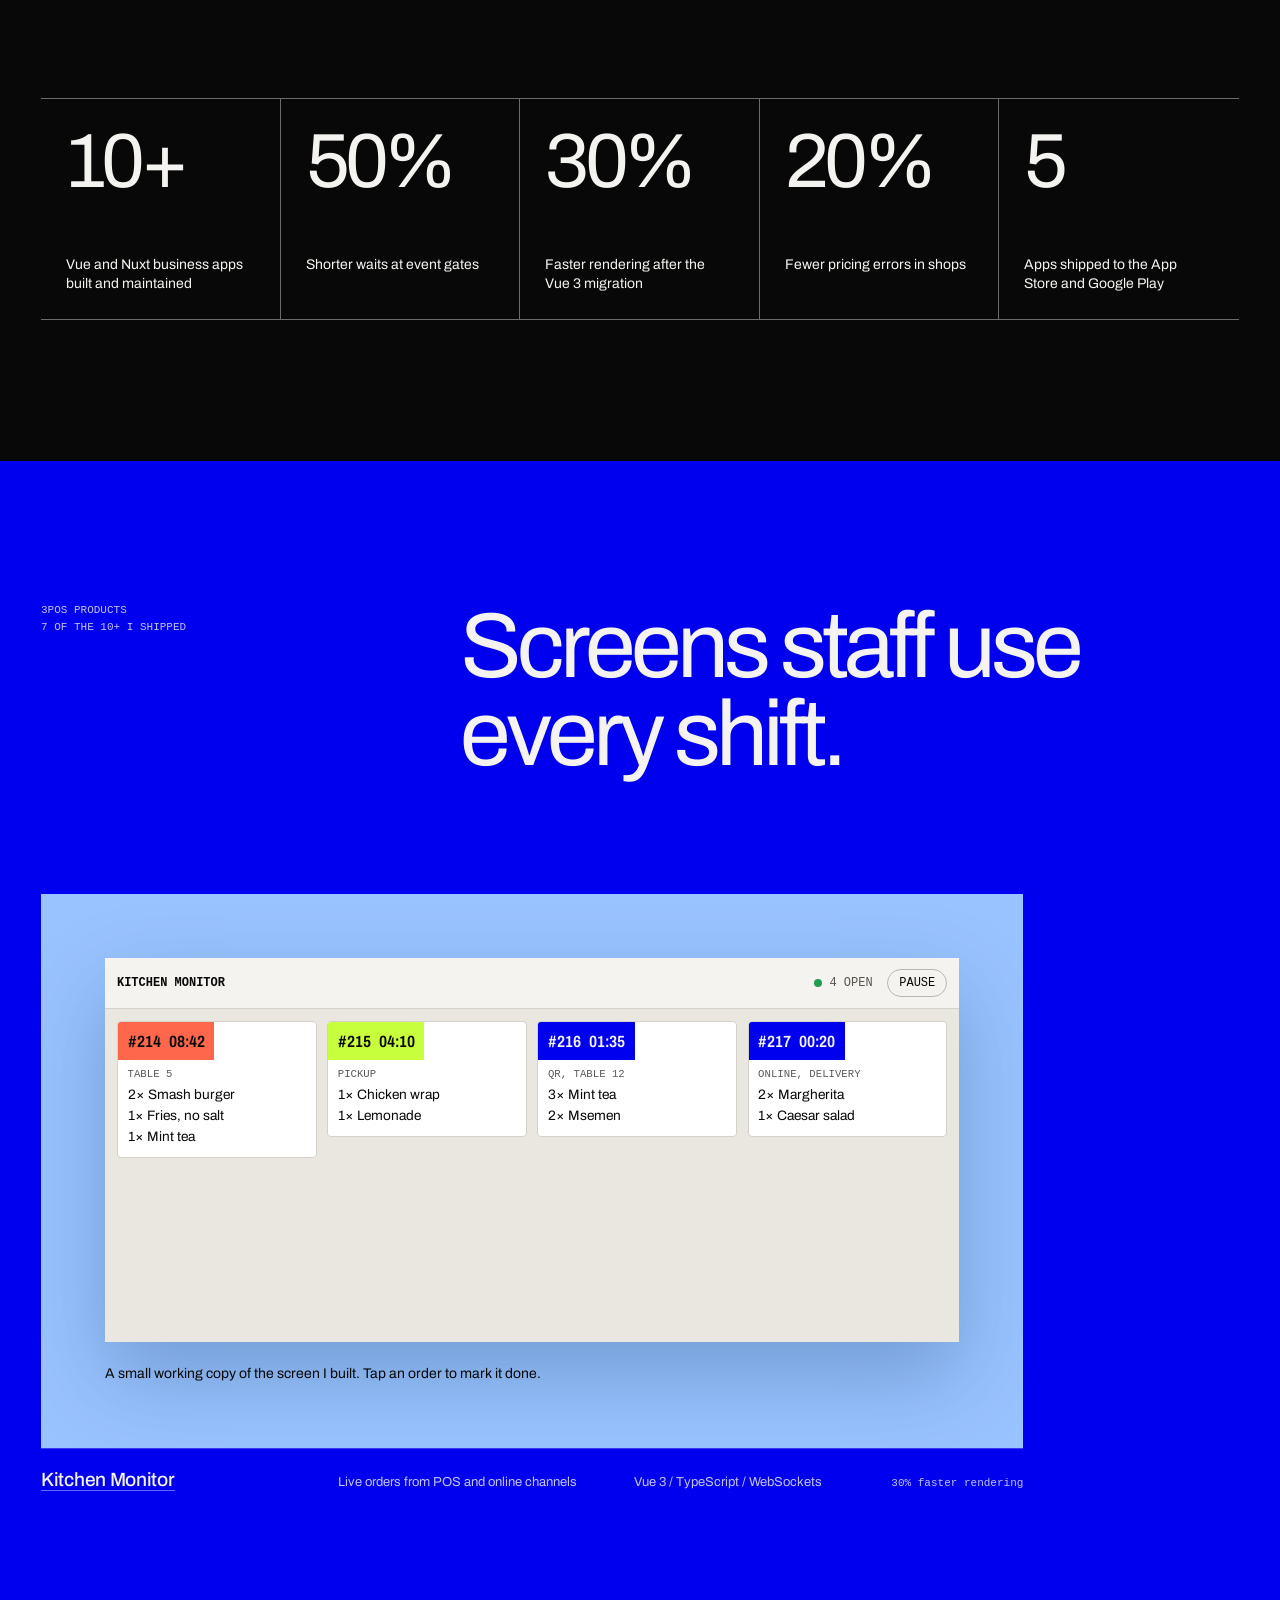
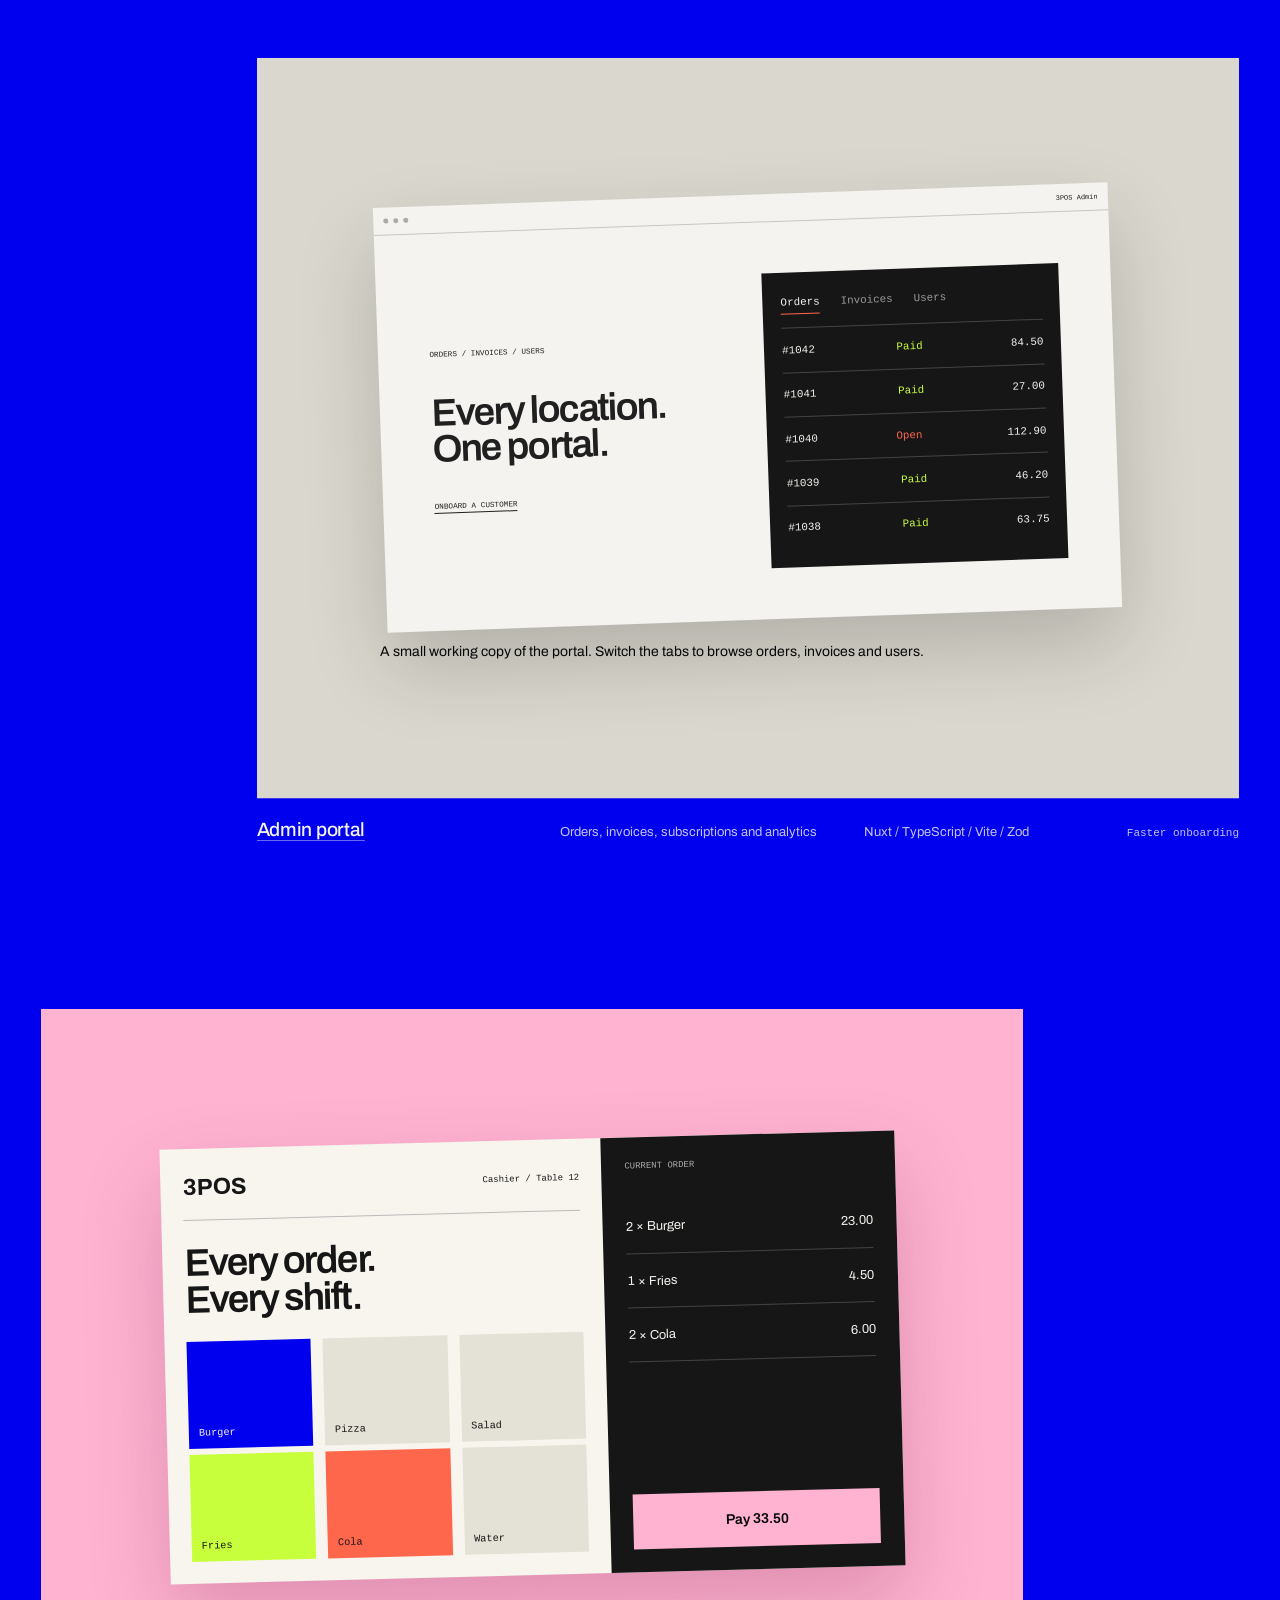
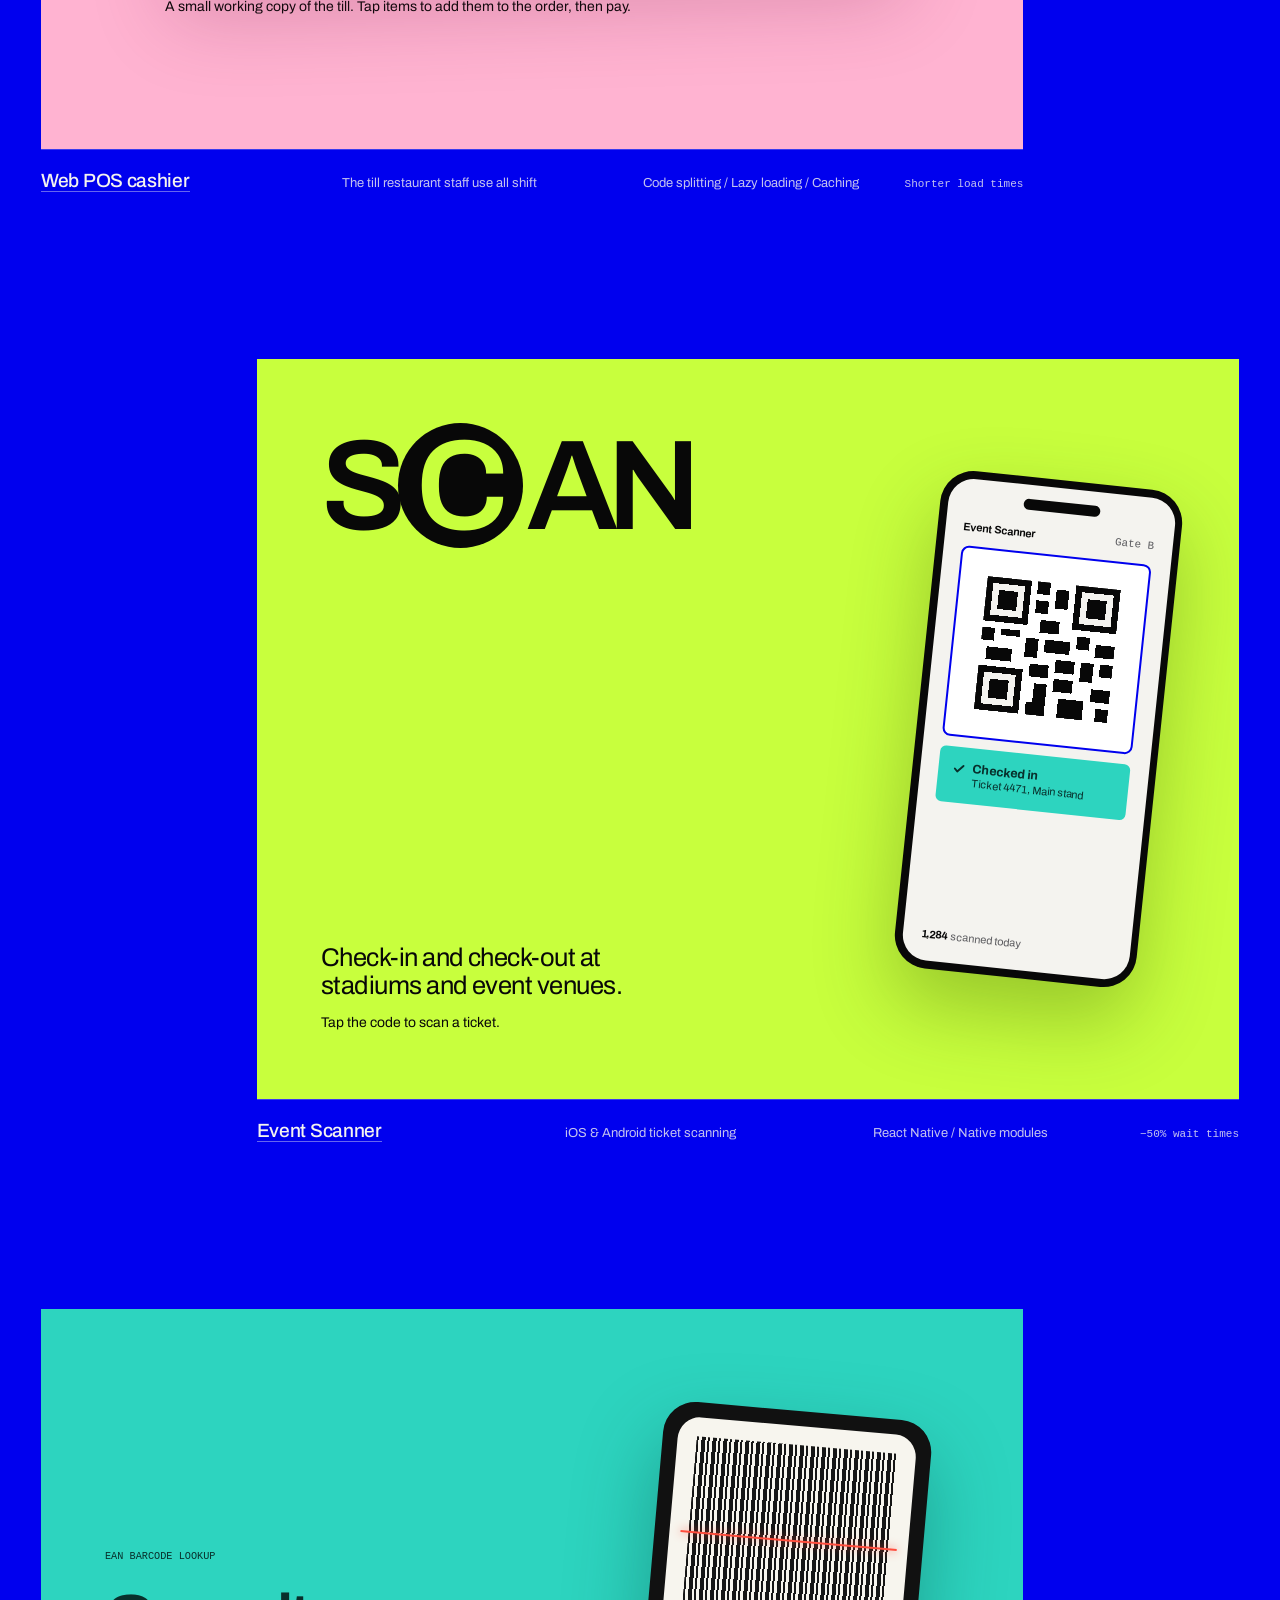
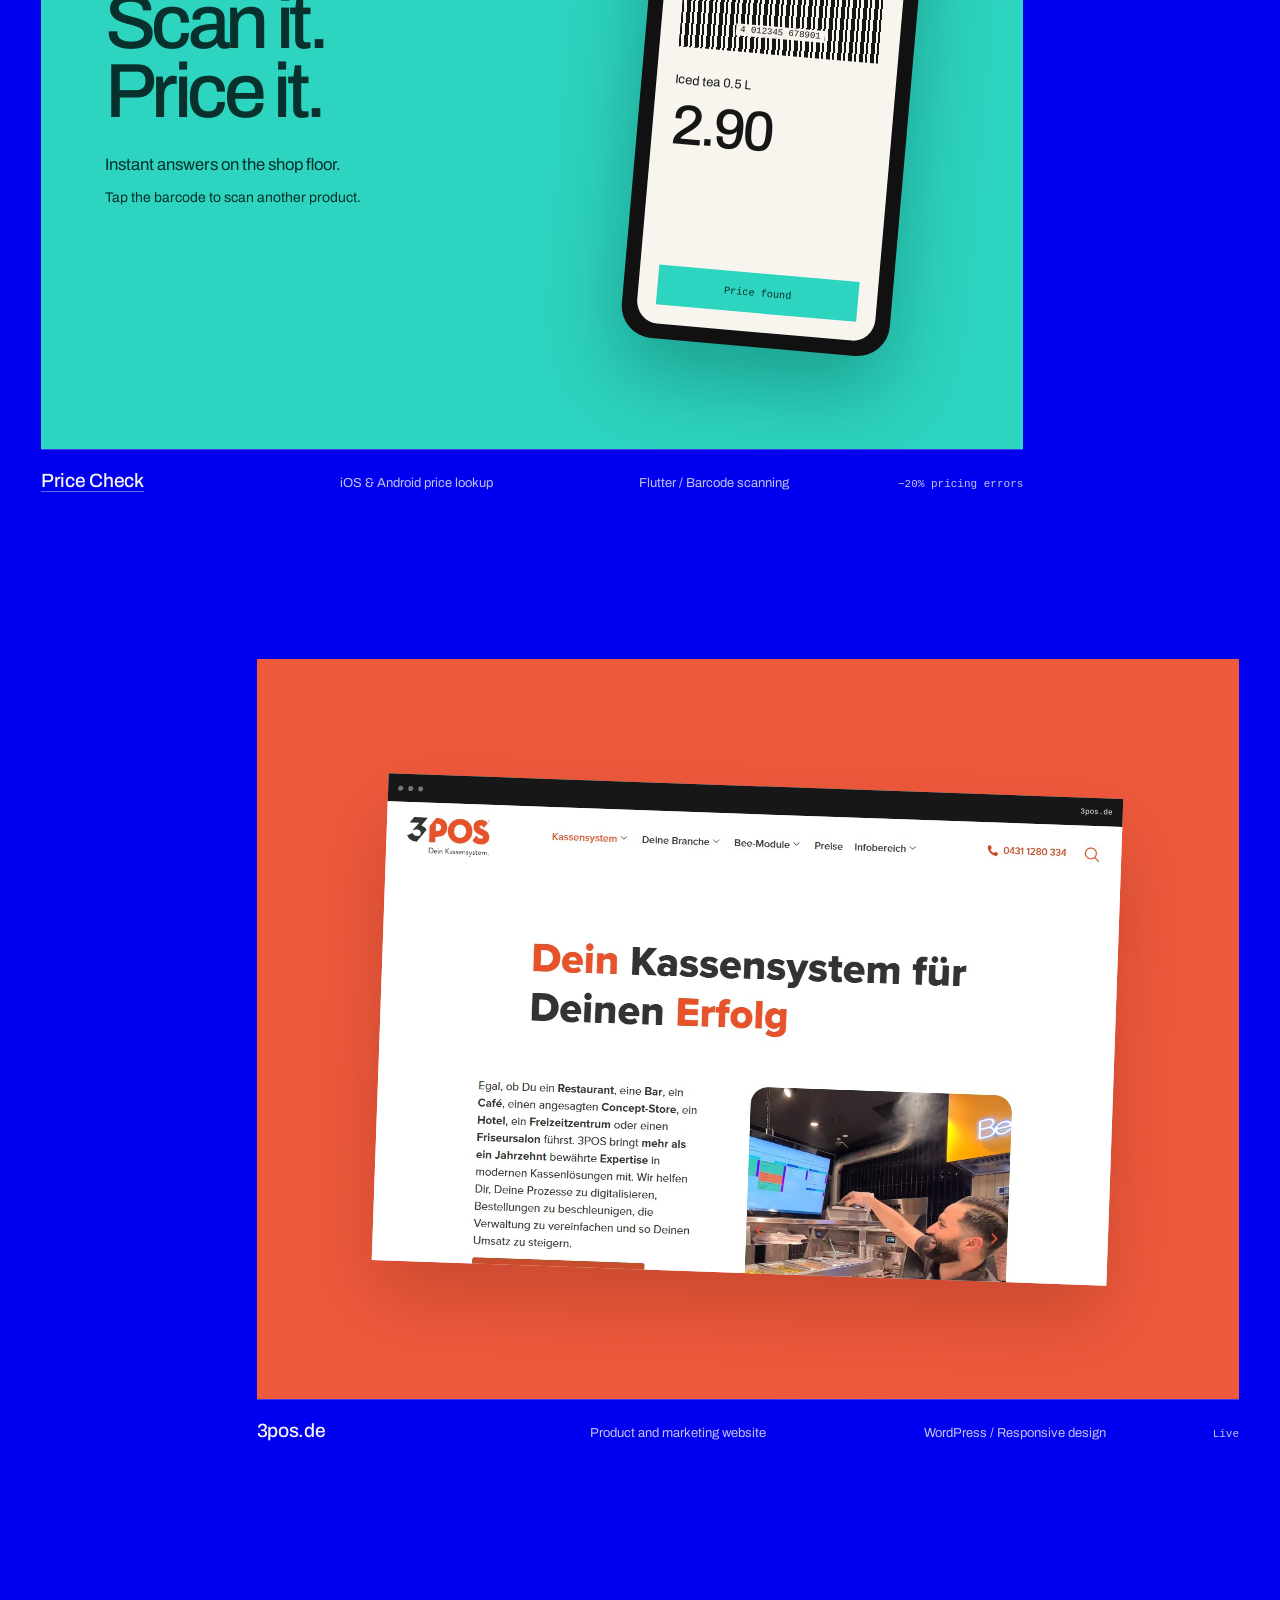
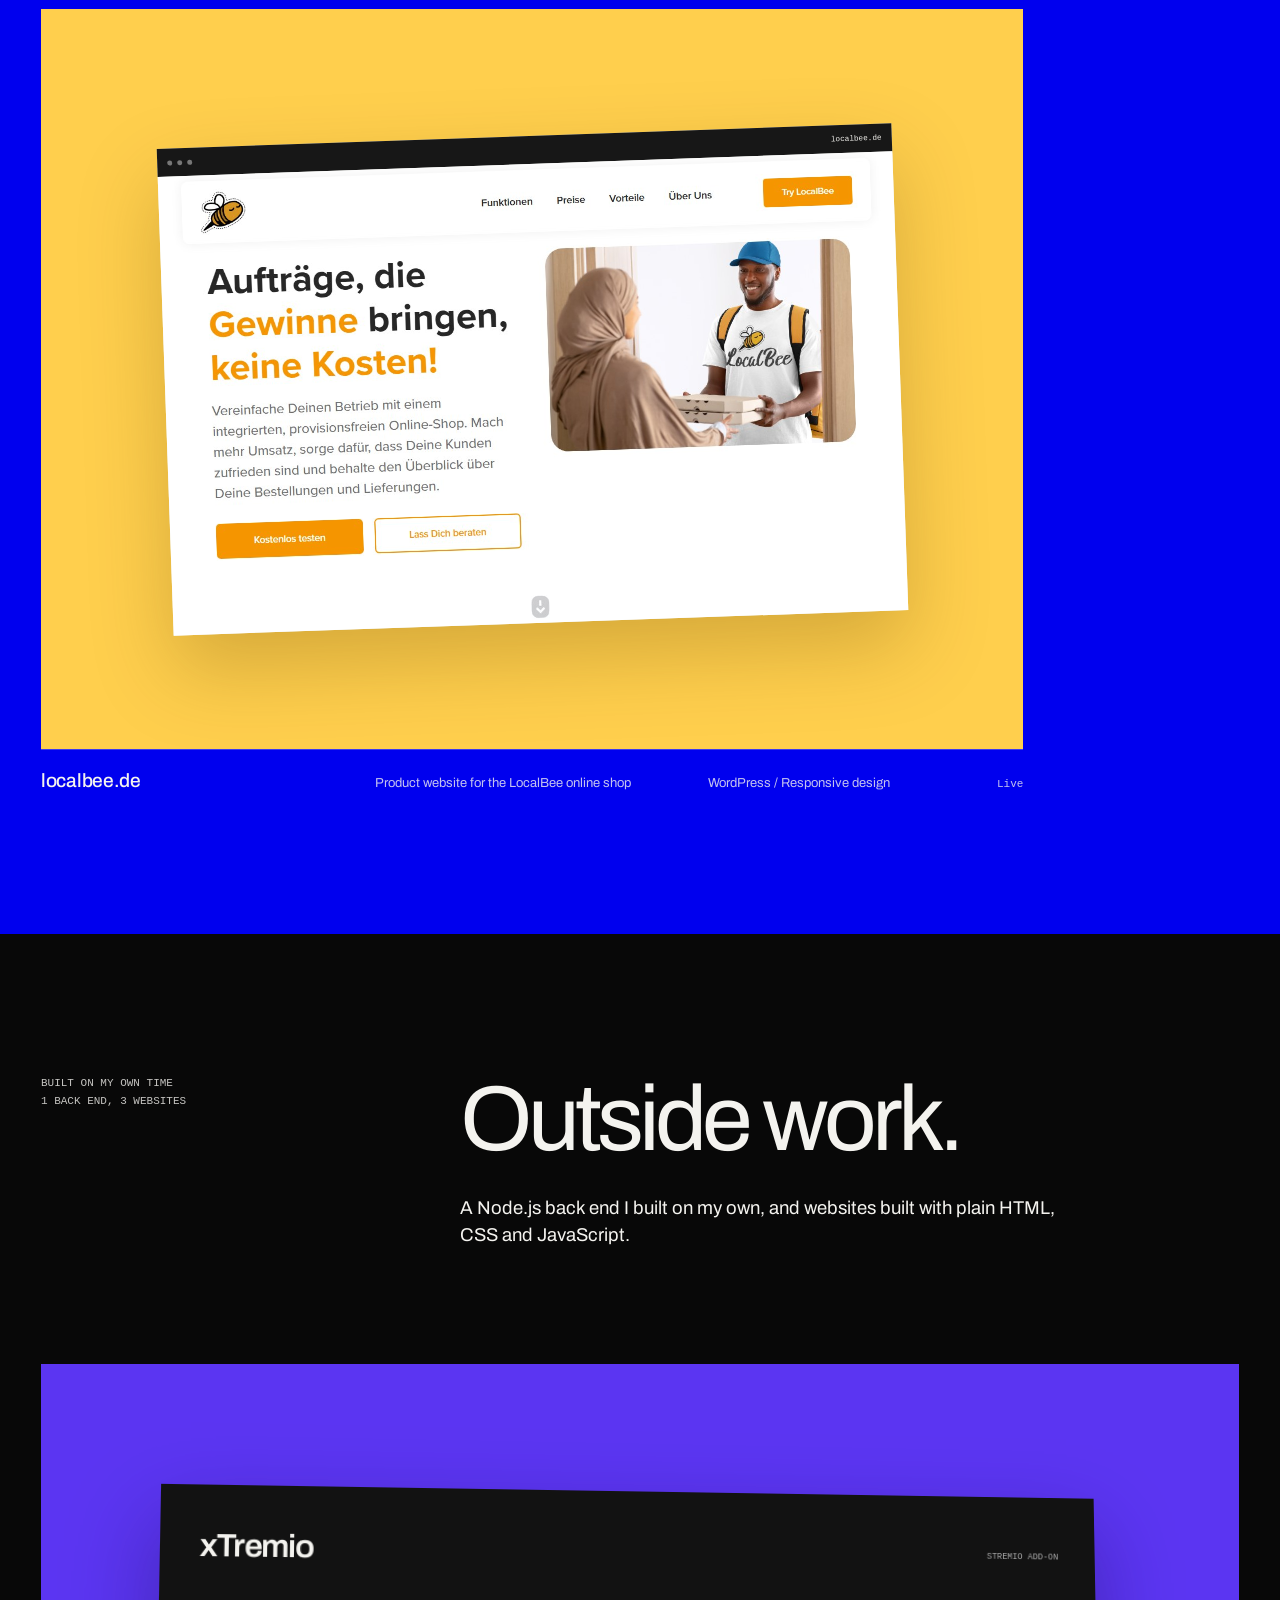
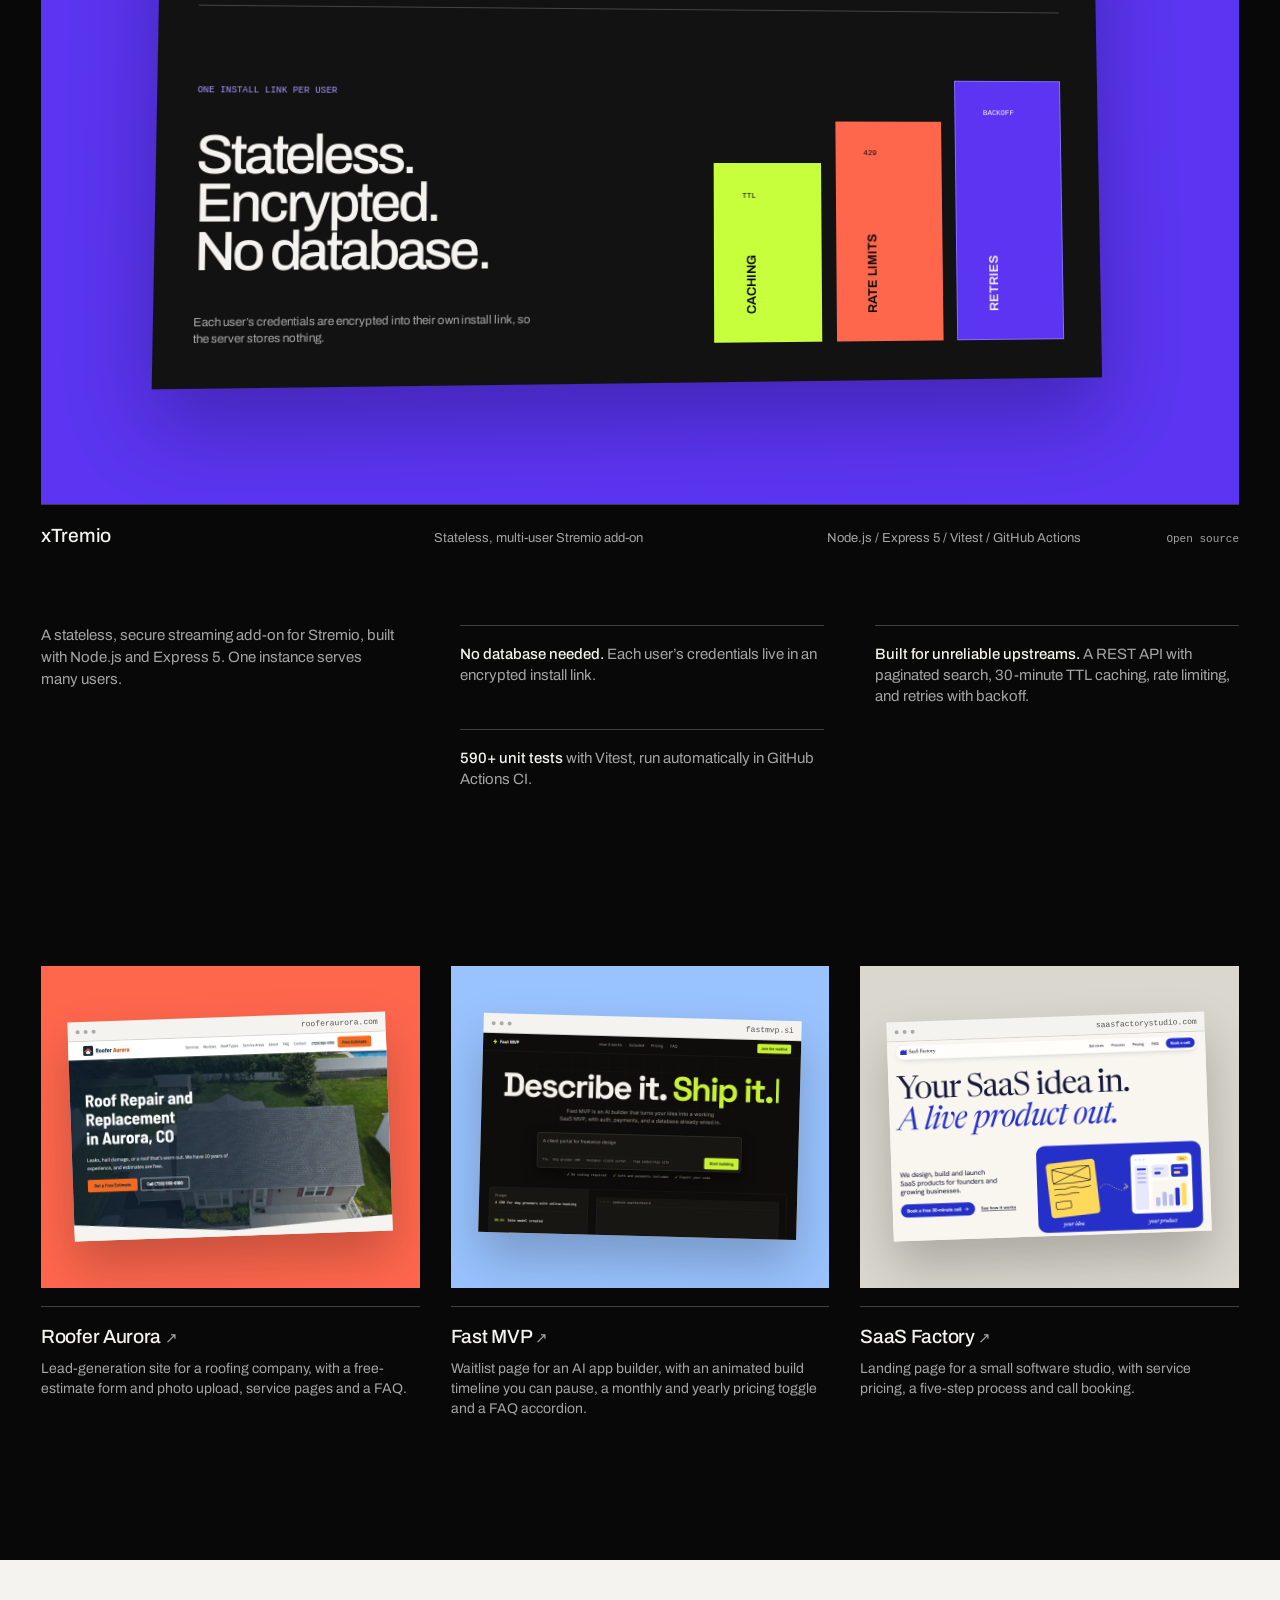
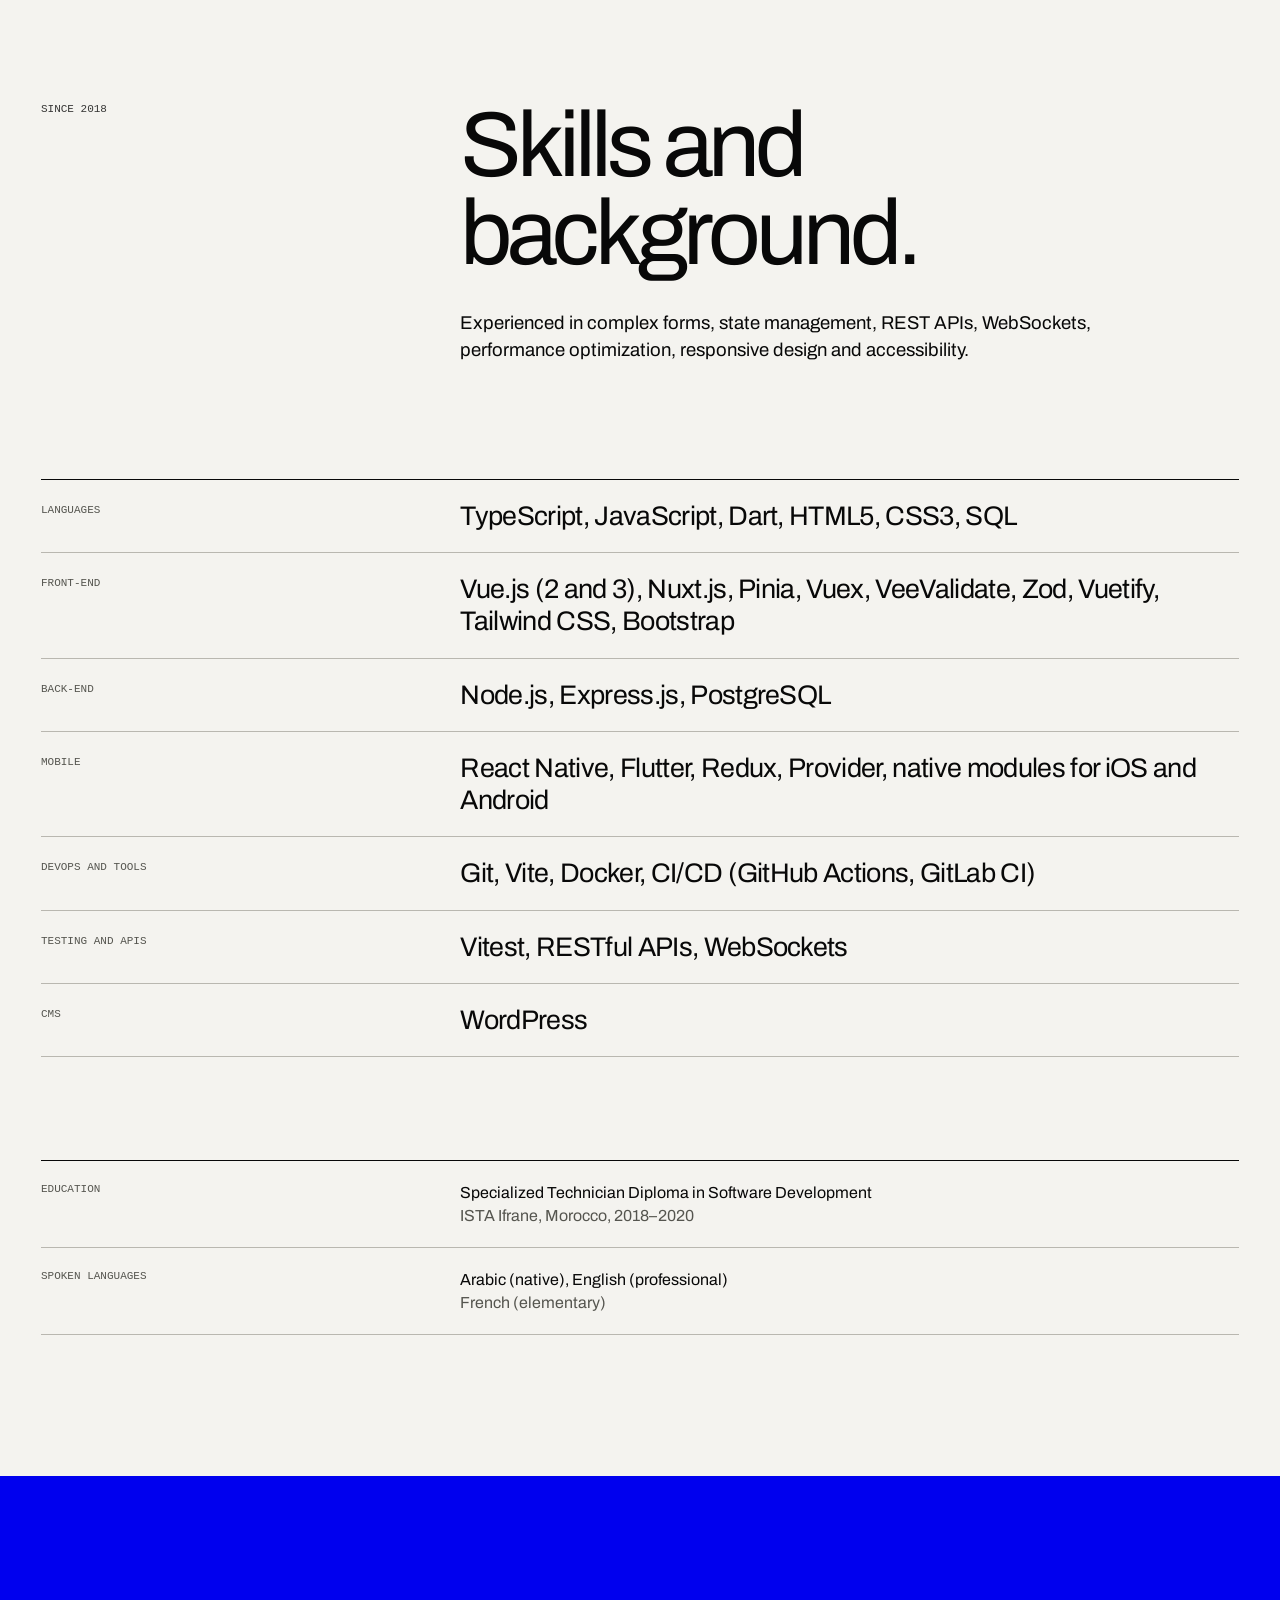
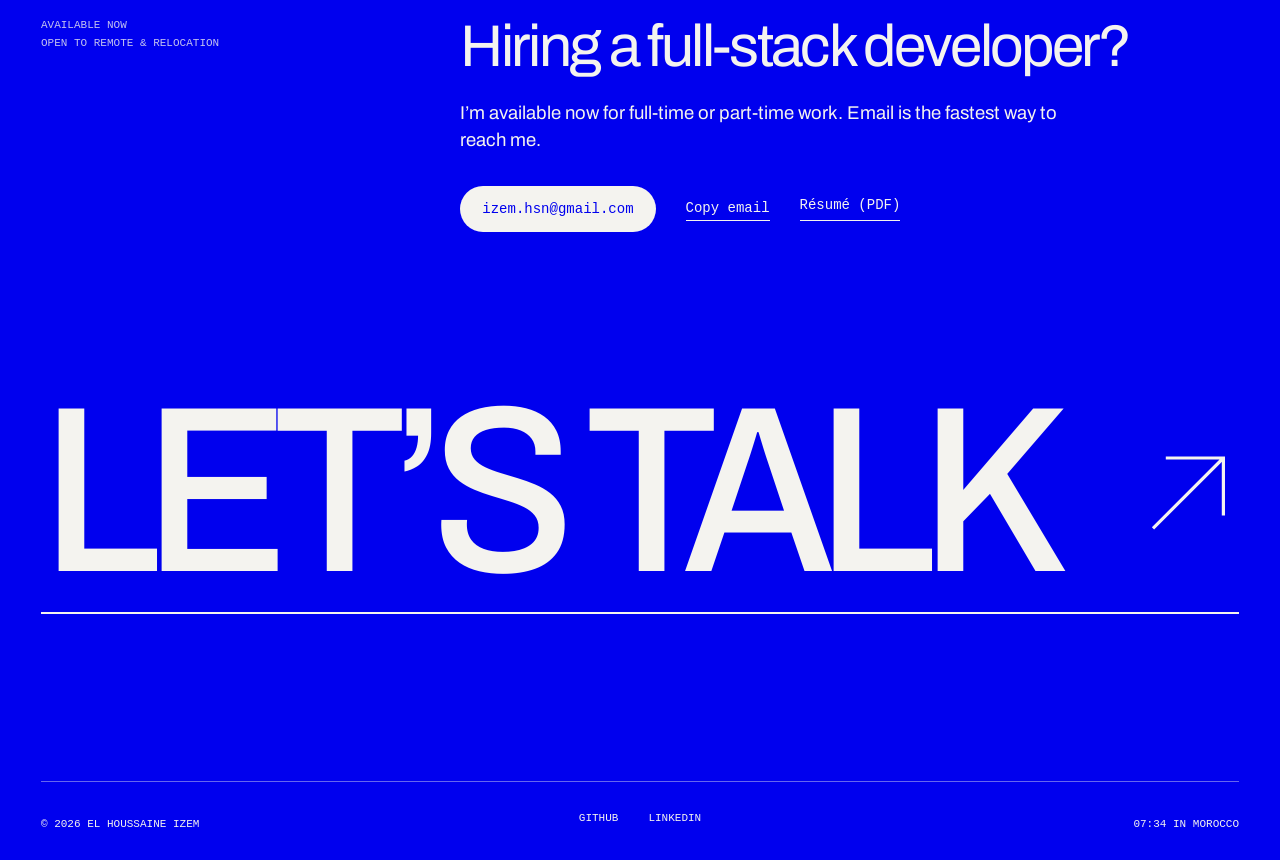
==== commit 18577467: "make admin portal, POS cashier, event scanner and price check demos interactive, add scroll reveal, " ====
--- a/index.html
+++ b/index.html
@@ -230,116 +230,129 @@
           </div>
         </article>
 
-        <!-- 2. Admin portal -->
-        <article class="project" aria-labelledby="p-admin">
-          <a class="project-visual project-visual--admin" href="#admin-portal">
-            <span class="sr-only">Read about the admin portal</span>
-            <div class="browser-frame" aria-hidden="true">
-              <div class="browser-bar"><span></span><span></span><span></span><b>3POS Admin</b></div>
+        <!-- 2. Admin portal: a working demo, tabs switch the table -->
+        <article class="project project--live" aria-labelledby="p-admin">
+          <div class="project-visual project-visual--admin">
+            <div class="browser-frame">
+              <div class="browser-bar" aria-hidden="true"><span></span><span></span><span></span><b>3POS Admin</b></div>
               <div class="admin-ui">
-                <div class="admin-copy"><small>Orders / invoices / users</small><strong>Every location.<br>One portal.</strong><em>Onboard a customer</em></div>
+                <div class="admin-copy" aria-hidden="true"><small>Orders / invoices / users</small><strong>Every location.<br>One portal.</strong><em>Onboard a customer</em></div>
                 <div class="admin-table">
-                  <div class="admin-tabs"><b>Orders</b><span>Invoices</span><span>Users</span></div>
-                  <p><span>#1042</span><span>Paid</span><b>84.50</b></p>
-                  <p><span>#1041</span><span>Paid</span><b>27.00</b></p>
-                  <p><span>#1040</span><span>Open</span><b>112.90</b></p>
-                  <p><span>#1039</span><span>Paid</span><b>46.20</b></p>
-                  <p><span>#1038</span><span>Paid</span><b>63.75</b></p>
+                  <div class="admin-tabs" role="tablist" aria-label="Admin portal demo">
+                    <button type="button" role="tab" id="admin-tab-orders" aria-controls="admin-rows" aria-selected="true" data-tab="orders">Orders</button>
+                    <button type="button" role="tab" id="admin-tab-invoices" aria-controls="admin-rows" aria-selected="false" tabindex="-1" data-tab="invoices">Invoices</button>
+                    <button type="button" role="tab" id="admin-tab-users" aria-controls="admin-rows" aria-selected="false" tabindex="-1" data-tab="users">Users</button>
+                  </div>
+                  <div class="admin-rows" id="admin-rows" role="tabpanel" aria-labelledby="admin-tab-orders">
+                    <p><span>#1042</span><span>Paid</span><b>84.50</b></p>
+                    <p><span>#1041</span><span>Paid</span><b>27.00</b></p>
+                    <p><span>#1040</span><span class="is-warn">Open</span><b>112.90</b></p>
+                    <p><span>#1039</span><span>Paid</span><b>46.20</b></p>
+                    <p><span>#1038</span><span>Paid</span><b>63.75</b></p>
+                  </div>
                 </div>
               </div>
             </div>
-            <span class="view-project" aria-hidden="true">Read details ↑</span>
-          </a>
-          <div class="project-info">
-            <h3 id="p-admin">Admin portal</h3>
+            <p class="demo-hint">A small working copy of the portal. Switch the tabs to browse orders, invoices and users.</p>
+          </div>
+          <div class="project-info">
+            <h3 id="p-admin"><a href="#admin-portal">Admin portal</a></h3>
             <p>Orders, invoices, subscriptions and analytics</p>
             <p>Nuxt / TypeScript / Vite / Zod</p>
             <span>Faster onboarding</span>
           </div>
         </article>
 
-        <!-- 3. Web POS cashier -->
-        <article class="project" aria-labelledby="p-pos">
-          <a class="project-visual project-visual--pos" href="#cashier">
-            <span class="sr-only">Read about the web POS cashier</span>
-            <div class="cashier-frame" aria-hidden="true">
+        <!-- 3. Web POS cashier: a working demo, tap items to build an order, then pay -->
+        <article class="project project--live" aria-labelledby="p-pos">
+          <div class="project-visual project-visual--pos">
+            <div class="cashier-frame">
               <div class="cashier-menu">
-                <div class="cashier-top"><b>3POS</b><span>Cashier / Table 12</span></div>
-                <strong>Every order.<br>Every shift.</strong>
-                <div class="cashier-items"><i>Burger</i><i>Pizza</i><i>Salad</i><i>Fries</i><i>Cola</i><i>Water</i></div>
+                <div class="cashier-top" aria-hidden="true"><b>3POS</b><span>Cashier / Table 12</span></div>
+                <strong aria-hidden="true">Every order.<br>Every shift.</strong>
+                <div class="cashier-items" role="group" aria-label="Menu items">
+                  <button type="button" data-name="Burger" data-price="11.50">Burger</button>
+                  <button type="button" data-name="Pizza" data-price="9.90">Pizza</button>
+                  <button type="button" data-name="Salad" data-price="8.50">Salad</button>
+                  <button type="button" data-name="Fries" data-price="4.50">Fries</button>
+                  <button type="button" data-name="Cola" data-price="3.00">Cola</button>
+                  <button type="button" data-name="Water" data-price="2.00">Water</button>
+                </div>
               </div>
               <div class="cashier-ticket">
-                <small>Current order</small>
-                <p><span>2 × Burger</span><b>23.00</b></p>
-                <p><span>1 × Fries</span><b>4.50</b></p>
-                <p><span>2 × Cola</span><b>6.00</b></p>
-                <em>Pay 33.50</em>
+                <small id="cashier-ticket-title">Current order</small>
+                <ul class="cashier-lines" role="list" aria-labelledby="cashier-ticket-title">
+                  <li><span>2 × Burger</span><b>23.00</b></li>
+                  <li><span>1 × Fries</span><b>4.50</b></li>
+                  <li><span>2 × Cola</span><b>6.00</b></li>
+                </ul>
+                <button type="button" class="cashier-pay">Pay 33.50</button>
               </div>
             </div>
-            <span class="view-project" aria-hidden="true">Read details ↑</span>
-          </a>
-          <div class="project-info">
-            <h3 id="p-pos">Web POS cashier</h3>
+            <p class="demo-hint">A small working copy of the till. Tap items to add them to the order, then pay.</p>
+            <p class="sr-only cashier-status" aria-live="polite"></p>
+          </div>
+          <div class="project-info">
+            <h3 id="p-pos"><a href="#cashier">Web POS cashier</a></h3>
             <p>The till restaurant staff use all shift</p>
             <p>Code splitting / Lazy loading / Caching</p>
             <span>Shorter load times</span>
           </div>
         </article>
 
-        <!-- 4. Event Scanner -->
-        <article class="project" aria-labelledby="p-scan">
-          <a class="project-visual project-visual--scan" href="#event-scanner">
-            <span class="sr-only">Read about Event Scanner</span>
+        <!-- 4. Event Scanner: a working demo, tap the code to scan -->
+        <article class="project project--live" aria-labelledby="p-scan">
+          <div class="project-visual project-visual--scan">
             <div class="scan-mark" aria-hidden="true">S<span>C</span>AN</div>
-            <div class="phone" aria-hidden="true">
+            <div class="phone">
               <div class="phone-screen">
-                <p class="ph-top"><span>Event Scanner</span><span>Gate B</span></p>
-                <div class="ph-frame">
-                  <svg viewBox="0 0 21 21" shape-rendering="crispEdges">
+                <p class="ph-top" aria-hidden="true"><span>Event Scanner</span><span>Gate B</span></p>
+                <button type="button" class="ph-frame" aria-label="Scan the next ticket">
+                  <svg viewBox="0 0 21 21" shape-rendering="crispEdges" aria-hidden="true">
                     <path d="M0 0h7v7H0zM14 0h7v7h-7zM0 14h7v7H0z" fill="currentColor"/>
                     <path d="M1 1h5v5H1zM15 1h5v5h-5zM1 15h5v5H1z" fill="#f4f3ef"/>
                     <path d="M2 2h3v3H2zM16 2h3v3h-3zM2 16h3v3H2zM8 0h2v2H8zM11 1h2v3h-2zM8 3h2v2H8zM9 6h3v2H9zM0 8h2v2H0zM3 8h3v1H3zM7 9h2v3H7zM10 9h4v2h-4zM15 8h2v2h-2zM18 9h3v2h-3zM1 11h4v2H1zM12 12h3v2h-3zM16 12h2v3h-2zM19 12h2v2h-2zM8 13h3v2H8zM9 16h2v3H9zM12 15h3v2h-3zM13 18h4v3h-4zM18 16h3v2h-3zM19 19h2v2h-2zM8 19h3v2H8z" fill="currentColor"/>
                   </svg>
+                  <i class="ph-laser" aria-hidden="true"></i>
+                </button>
+                <div class="ph-result" data-state="in" role="status">
+                  <svg viewBox="0 0 20 20" aria-hidden="true"><path d="M4.5 10.5l3.5 3.5 7.5-8"/></svg>
+                  <span><strong>Checked in</strong> <span class="ph-ticket">Ticket 4471, Main stand</span></span>
                 </div>
-                <div class="ph-result">
-                  <svg viewBox="0 0 20 20"><path d="M4.5 10.5l3.5 3.5 7.5-8"/></svg>
-                  <span><strong>Checked in</strong>Ticket 4471, Main stand</span>
-                </div>
-                <p class="ph-count"><strong>1,284</strong> scanned today</p>
+                <p class="ph-count" aria-hidden="true"><strong>1,284</strong> scanned today</p>
               </div>
             </div>
-            <p class="scan-copy" aria-hidden="true">Check-in and check-out at stadiums and event venues.</p>
-            <span class="view-project" aria-hidden="true">Read details ↑</span>
-          </a>
-          <div class="project-info">
-            <h3 id="p-scan">Event Scanner</h3>
+            <p class="scan-copy">Check-in and check-out at stadiums and event venues. <span class="demo-hint">Tap the code to scan a ticket.</span></p>
+          </div>
+          <div class="project-info">
+            <h3 id="p-scan"><a href="#event-scanner">Event Scanner</a></h3>
             <p>iOS &amp; Android ticket scanning</p>
             <p>React Native / Native modules</p>
             <span>−50% wait times</span>
           </div>
         </article>
 
-        <!-- 5. Price Check -->
-        <article class="project" aria-labelledby="p-price">
-          <a class="project-visual project-visual--price" href="#price-check">
-            <span class="sr-only">Read about Price Check</span>
-            <div class="price-copy" aria-hidden="true">
-              <small>EAN barcode lookup</small>
-              <strong>Scan it.<br>Price it.</strong>
-              <span>Instant answers on the shop floor.</span>
-            </div>
-            <div class="price-phone" aria-hidden="true">
+        <!-- 5. Price Check: a working demo, tap the barcode to scan -->
+        <article class="project project--live" aria-labelledby="p-price">
+          <div class="project-visual project-visual--price">
+            <div class="price-copy">
+              <small aria-hidden="true">EAN barcode lookup</small>
+              <strong aria-hidden="true">Scan it.<br>Price it.</strong>
+              <span>Instant answers on the shop floor. <span class="demo-hint">Tap the barcode to scan another product.</span></span>
+            </div>
+            <div class="price-phone">
               <div class="price-screen">
-                <div class="price-scan"><i></i><small>4 012345 678901</small></div>
-                <small>Iced tea 0.5 L</small>
-                <strong>2.90</strong>
-                <em>Price found</em>
+                <button type="button" class="price-scan" aria-label="Scan the next product"><i aria-hidden="true"></i><small class="price-ean">4 012345 678901</small></button>
+                <div class="price-result" role="status">
+                  <small class="price-name">Iced tea 0.5 L</small>
+                  <strong class="price-value">2.90</strong>
+                </div>
+                <em aria-hidden="true">Price found</em>
               </div>
             </div>
-            <span class="view-project" aria-hidden="true">Read details ↑</span>
-          </a>
-          <div class="project-info">
-            <h3 id="p-price">Price Check</h3>
+          </div>
+          <div class="project-info">
+            <h3 id="p-price"><a href="#price-check">Price Check</a></h3>
             <p>iOS &amp; Android price lookup</p>
             <p>Flutter / Barcode scanning</p>
             <span>−20% pricing errors</span>
--- a/styles.css
+++ b/styles.css
@@ -209,6 +209,9 @@
   background: var(--paper);
 }
 .hero-actions a:first-child:hover, .contact-actions a:first-child:hover { opacity: 1; color: var(--ink); background: var(--lime); }
+/* Copy-email button, added by script.js next to the contact email */
+.copy-email { min-height: 24px; padding: 0; border: 0; border-bottom: 1px solid currentColor; color: inherit; background: none; font: inherit; cursor: pointer; transition: opacity 200ms; }
+.copy-email:hover { opacity: .7; }
 .round-link {
   display: grid;
   width: 62px;
@@ -250,6 +253,16 @@
 .lede-points { display: grid; grid-template-columns: repeat(3, minmax(0, 1fr)); gap: 0 clamp(20px, 2.4vw, 40px); margin-top: clamp(36px, 4vw, 56px); }
 .lede-points li { padding-top: 16px; border-top: 1px solid var(--line-strong); color: var(--fog); font-size: clamp(15px, 1.1vw, 17px); line-height: 1.45; }
 .lede-points span { display: block; margin-bottom: 10px; color: var(--paper); font: 11px/1.6 var(--font-mono); text-transform: uppercase; }
+
+/* Scroll reveal: script.js adds .js-reveal to <html> (not with reduced motion), so
+   without JavaScript nothing starts hidden. */
+.js-reveal .reveal { transition: opacity 700ms var(--ease), transform 800ms var(--ease); }
+.js-reveal .reveal:not(.is-visible) { opacity: 0; transform: translateY(28px); }
+/* Printing or saving as PDF never scrolls, so nothing may stay hidden. script.js also
+   fills in the final impact numbers on beforeprint. */
+@media print {
+  .js-reveal .reveal { opacity: 1 !important; transform: none !important; }
+}
 
 /* ------------------------------------------------------------
    Project panels
@@ -416,8 +429,12 @@
   .kds-live { display: none; }
 }
 
-/* Admin portal */
-.project-visual--admin { background: var(--putty); }
+/* Short "try it" line under or beside a working demo */
+.demo-hint { font-size: 14px; line-height: 1.4; letter-spacing: 0; }
+
+/* Admin portal (live: the tabs switch the table) */
+.project-visual--admin { gap: 22px; align-content: center; background: var(--putty); }
+.project-visual--admin > .demo-hint { width: 86%; }
 .browser-frame { width: 86%; color: #202020; background: var(--paper); box-shadow: 0 35px 80px rgba(0, 0, 0, .18); transform: rotate(-2deg); }
 .project-visual--admin:hover .browser-frame { transform: rotate(0) scale(1.02); }
 .browser-bar { display: flex; align-items: center; gap: 5px; height: 28px; padding: 0 10px; border-bottom: 1px solid #c9c7c0; }
@@ -429,16 +446,32 @@
 .admin-copy strong { margin: 12% 0; font-size: clamp(20px, 3vw, 50px); font-weight: 600; line-height: .95; letter-spacing: -.05em; }
 .admin-copy em { padding-bottom: 2px; border-bottom: 1px solid; font-style: normal; }
 .admin-table { padding: 6%; color: var(--paper); background: #161616; font: clamp(6px, .85vw, 13px) var(--font-mono); }
-.admin-tabs { display: flex; gap: 10%; padding-bottom: 7%; }
-.admin-tabs b { font-weight: 400; border-bottom: 1px solid var(--coral); }
-.admin-tabs span { color: #888; }
-.admin-table p { display: grid; grid-template-columns: 1fr 1fr auto; padding-block: 6%; border-top: 1px solid #444; }
+.admin-tabs { display: flex; flex-wrap: wrap; gap: 0 8%; padding-bottom: 5%; }
+/* Real tab buttons: a 9px floor and 24px height keep them readable and tappable on phones. */
+.admin-tabs button {
+  min-height: 24px;
+  padding: 0;
+  border: 0;
+  border-bottom: 1px solid transparent;
+  color: #9a9a9a;
+  background: none;
+  font: clamp(9px, .85vw, 13px) var(--font-mono);
+  cursor: pointer;
+  transition: color 200ms, border-color 200ms;
+}
+.admin-tabs button:hover { color: var(--paper); }
+.admin-tabs button[aria-selected="true"] { color: var(--paper); border-bottom-color: var(--coral); }
+.admin-table :focus-visible { outline-offset: 2px; }
+.admin-table p { display: grid; grid-template-columns: 1fr 1fr auto; gap: 6px; padding-block: 6%; border-top: 1px solid #444; }
 .admin-table p b { font-weight: 400; }
 .admin-table p span:nth-child(2) { color: var(--lime); }
-.admin-table p:nth-child(4) span:nth-child(2) { color: var(--coral); }
-
-/* Web POS cashier */
-.project-visual--pos { background: var(--pink); }
+.admin-table p span.is-warn { color: var(--coral); }
+.admin-rows.is-switching p { animation: demo-in 380ms var(--ease) both; animation-delay: calc(var(--i, 0) * 45ms); }
+@keyframes demo-in { from { opacity: 0; transform: translateY(6px); } }
+
+/* Web POS cashier (live: tap items to build an order, then pay) */
+.project-visual--pos { gap: 22px; align-content: center; background: var(--pink); }
+.project-visual--pos > .demo-hint { width: 86%; }
 .cashier-frame { display: grid; grid-template-columns: 1.5fr 1fr; width: 86%; min-height: clamp(250px, 34vw, 510px); color: #161616; background: #f7f5ee; box-shadow: 0 35px 80px rgba(110, 20, 60, .22); transform: rotate(-1.5deg); }
 .project-visual--pos:hover .cashier-frame { transform: rotate(0) scale(1.02); }
 .cashier-menu { display: flex; flex-direction: column; padding: 5%; }
@@ -447,19 +480,52 @@
 .cashier-top span { font: clamp(6px, .7vw, 10px) var(--font-mono); }
 .cashier-menu > strong { margin: 6% 0; font-size: clamp(18px, 3vw, 46px); font-weight: 600; line-height: .95; letter-spacing: -.05em; }
 .cashier-items { display: grid; flex: 1; grid-template-columns: repeat(3, 1fr); gap: 3%; }
-.cashier-items i { display: flex; align-items: end; min-height: clamp(36px, 6vw, 90px); padding: 8%; background: #e4e1d6; font: clamp(6px, .8vw, 12px) var(--font-mono); font-style: normal; }
-.cashier-items i:nth-child(1) { color: var(--paper); background: var(--blue); }
-.cashier-items i:nth-child(4) { background: var(--lime); }
-.cashier-items i:nth-child(5) { background: var(--coral); }
+/* Menu tiles are real buttons: a 9px floor keeps their labels readable on phones. */
+.cashier-items button {
+  display: flex;
+  align-items: end;
+  min-height: clamp(36px, 6vw, 90px);
+  padding: 8%;
+  border: 0;
+  color: inherit;
+  background: #e4e1d6;
+  font: clamp(9px, .8vw, 12px) var(--font-mono);
+  text-align: left;
+  cursor: pointer;
+  transition: box-shadow 150ms, transform 150ms;
+}
+.cashier-items button:hover { box-shadow: inset 0 0 0 2px #161616; }
+.cashier-items button:active { transform: scale(.96); }
+.cashier-items button:nth-child(1) { color: var(--paper); background: var(--blue); }
+.cashier-items button:nth-child(4) { background: var(--lime); }
+.cashier-items button:nth-child(5) { background: var(--coral); }
+.cashier-frame :focus-visible { outline-color: #161616; outline-offset: 2px; }
 .cashier-ticket { display: flex; flex-direction: column; padding: 8%; color: var(--paper); background: #161616; }
+.cashier-ticket :focus-visible { outline-color: var(--paper); }
 .cashier-ticket small { margin-bottom: 12%; color: #aaa; font: clamp(6px, .7vw, 10px) var(--font-mono); text-transform: uppercase; }
-.cashier-ticket p { display: flex; justify-content: space-between; gap: 8px; padding-block: 7%; border-bottom: 1px solid #444; font-size: clamp(7px, 1vw, 15px); }
+.cashier-lines li { display: flex; justify-content: space-between; gap: 8px; padding-block: 7%; border-bottom: 1px solid #444; font-size: clamp(7px, 1vw, 15px); }
+.cashier-lines li.is-new { animation: demo-in 320ms var(--ease) both; }
+.cashier-lines li.is-empty { justify-content: start; border-bottom: 0; color: #aaa; }
 .cashier-ticket b { font-weight: 400; }
-.cashier-ticket em { margin-top: auto; padding: 8%; color: var(--ink); background: var(--pink); font-size: clamp(7px, 1.1vw, 17px); font-style: normal; font-weight: 600; text-align: center; }
+.cashier-pay {
+  min-height: 28px;
+  margin-top: auto;
+  padding: 8%;
+  border: 0;
+  color: var(--ink);
+  background: var(--pink);
+  font: 600 clamp(10px, 1.1vw, 17px) var(--font-sans);
+  cursor: pointer;
+  transition: background-color 250ms;
+}
+.cashier-pay:hover { background: #ffc6dc; }
+.cashier-pay.is-paid { background: var(--lime); }
+.cashier-pay[aria-disabled="true"] { cursor: default; opacity: .55; }
 
 /* Event Scanner */
 .project-visual--scan { display: block; background: var(--lime); }
-.scan-mark { font-size: clamp(64px, 10vw, 170px); font-weight: 600; line-height: .8; letter-spacing: -.09em; }
+/* Left-aligned with the copy below; the panel's place-items would otherwise centre it under the phone. */
+.scan-mark { justify-self: start; font-size: clamp(64px, 10vw, 170px); font-weight: 600; line-height: .8; letter-spacing: -.09em; }
 /* The C sits in a round "lens": a true circle, with the letter centred inside. */
 .scan-mark span {
   display: inline-grid;
@@ -476,6 +542,7 @@
   vertical-align: baseline;
 }
 .scan-copy { position: absolute; bottom: 9%; left: clamp(24px, 5vw, 80px); max-width: 15em; font-size: clamp(16px, 2vw, 30px); line-height: 1.1; letter-spacing: -.02em; }
+.scan-copy .demo-hint { display: block; max-width: 22em; margin-top: .9em; }
 .phone {
   position: absolute;
   right: 8%;
@@ -514,9 +581,31 @@
 }
 .ph-top { display: flex; justify-content: space-between; font-weight: 650; }
 .ph-top span + span { color: #5a5a5e; font-family: var(--font-mono); font-weight: 400; }
-.ph-frame { padding: 14%; border: 2px solid var(--blue); border-radius: 8px; background: #fff; }
+/* The code is the scan button. */
+.ph-frame {
+  position: relative;
+  display: block;
+  width: 100%;
+  padding: 14%;
+  overflow: hidden;
+  border: 2px solid var(--blue);
+  border-radius: 8px;
+  color: var(--ink);
+  background: #fff;
+  cursor: pointer;
+  transition: box-shadow 200ms;
+}
+.ph-frame:hover { box-shadow: 0 0 0 3px var(--ink); }
+.phone :focus-visible { outline-color: var(--blue); outline-offset: 3px; }
 .ph-frame svg { display: block; width: 100%; height: auto; }
-.ph-result { display: flex; align-items: flex-start; gap: 6px; padding: 7%; border-radius: 6px; color: #08302c; background: var(--teal); line-height: 1.25; }
+.ph-laser, .price-scan i { opacity: 0; }
+.ph-laser { position: absolute; top: 50%; right: 4%; left: 4%; height: 2px; background: #ff4d3d; box-shadow: 0 0 8px #ff4d3d; }
+.ph-frame.is-scanning .ph-laser { animation: laser 520ms ease-in-out; }
+@keyframes laser { from { top: 10%; opacity: 1; } to { top: 90%; opacity: 1; } }
+.ph-result { display: flex; align-items: flex-start; gap: 6px; padding: 7%; border-radius: 6px; color: #08302c; background: var(--teal); line-height: 1.25; transition: background-color 250ms; }
+.ph-result[data-state="dup"] { color: var(--ink); background: var(--coral); }
+.ph-result[data-state="out"] { color: var(--ink); background: var(--sky); }
+.ph-result.is-new { animation: demo-in 320ms var(--ease) both; }
 .ph-result svg { flex: none; width: 1.4em; fill: none; stroke: currentColor; stroke-width: 2.5; stroke-linecap: round; stroke-linejoin: round; }
 .ph-result strong { display: block; font-size: 1.15em; }
 .ph-count { margin-top: auto; color: #5a5a5e; }
@@ -527,15 +616,38 @@
 .price-copy { display: flex; flex-direction: column; align-items: start; justify-self: start; }
 .price-copy small { font: clamp(7px, .8vw, 11px) var(--font-mono); text-transform: uppercase; }
 .price-copy strong { margin: 10% 0; font-size: clamp(30px, 6vw, 92px); font-weight: 500; line-height: .9; letter-spacing: -.06em; }
-.price-copy span { font-size: clamp(11px, 1.3vw, 20px); }
+.price-copy > span { font-size: clamp(11px, 1.3vw, 20px); }
+.price-copy .demo-hint { display: block; max-width: 22em; margin-top: .9em; }
 .price-phone { width: clamp(118px, 21vw, 280px); aspect-ratio: .5; padding: 4%; border-radius: 12% / 6%; background: #111; box-shadow: 0 35px 80px rgba(4, 60, 54, .35); transform: rotate(5deg); }
 .project-visual--price:hover .price-phone { transform: rotate(0) scale(1.02); }
 .price-screen { display: flex; flex-direction: column; height: 100%; padding: 8%; border-radius: 9% / 4.5%; color: #161616; background: #f7f5ee; }
-.price-scan { position: relative; display: flex; flex-direction: column; justify-content: end; height: 45%; margin-bottom: 12%; padding: 8%; background: repeating-linear-gradient(90deg, #161616 0 2px, transparent 2px 5px, #161616 5px 9px, transparent 9px 11px); }
+/* The barcode is the scan button. */
+.price-scan {
+  position: relative;
+  display: flex;
+  flex-direction: column;
+  justify-content: end;
+  width: 100%;
+  height: 45%;
+  margin-bottom: 12%;
+  padding: 8%;
+  border: 0;
+  color: inherit;
+  background: repeating-linear-gradient(90deg, #161616 0 2px, transparent 2px 5px, #161616 5px 9px, transparent 9px 11px);
+  font: inherit;
+  cursor: pointer;
+  transition: box-shadow 200ms;
+}
+.price-scan:hover { box-shadow: 0 0 0 3px #161616; }
+.price-phone :focus-visible { outline-color: #161616; outline-offset: 3px; }
 .price-scan i { position: absolute; top: 45%; right: -4%; left: -4%; height: 2px; background: #ff4d3d; box-shadow: 0 0 10px #ff4d3d; }
+.price-scan:not(.is-scanning) i { opacity: 1; }
+.price-scan.is-scanning i { animation: laser 520ms ease-in-out; }
 .price-scan small { align-self: center; padding: 1px 4px; background: #f7f5ee; font: clamp(5px, .7vw, 10px) var(--font-mono); white-space: nowrap; }
-.price-screen > small { font-size: clamp(7px, 1vw, 15px); }
-.price-screen > strong { margin: 4% 0 auto; font-size: clamp(26px, 4.4vw, 66px); font-weight: 500; line-height: 1; letter-spacing: -.05em; }
+.price-result { display: flex; flex-direction: column; margin-bottom: auto; }
+.price-result.is-new { animation: demo-in 320ms var(--ease) both; }
+.price-name { font-size: clamp(7px, 1vw, 15px); }
+.price-value { margin-top: 4%; font-size: clamp(26px, 4.4vw, 66px); font-weight: 500; line-height: 1; letter-spacing: -.05em; }
 .price-screen em { padding: 7%; color: #08302c; background: var(--teal); font: clamp(6px, .8vw, 12px) var(--font-mono); font-style: normal; text-align: center; }
 
 /* 3pos.de */
@@ -598,7 +710,7 @@
 .impact-grid li { min-height: 220px; padding: 25px; border-right: 1px solid var(--line-strong); }
 .impact-grid li:last-child { border-right: 0; }
 .impact-grid strong { display: block; margin-bottom: 55px; font-size: clamp(45px, 6vw, 92px); font-weight: 400; line-height: 1; letter-spacing: -.06em; }
-.impact-grid span { display: block; max-width: 13em; font-size: 14px; line-height: 1.35; }
+.impact-grid li > span { display: block; max-width: 13em; font-size: 14px; line-height: 1.35; }
 
 /* ------------------------------------------------------------
    Outside work
@@ -785,18 +897,28 @@
   .project-visual { min-height: 92vw; padding: 20px; }
   .project-visual--kds { min-height: 0; }
   .browser-frame, .cashier-frame, .xtremio-frame, .web-frame { width: 100%; }
+  .project-visual--admin > .demo-hint, .project-visual--pos > .demo-hint { width: 100%; }
   .project-visual--price { grid-template-columns: 1fr; justify-items: center; }
   .price-copy { justify-self: stretch; }
   .project-visual--scan { min-height: 132vw; }
   .phone, .project-visual--scan:hover .phone { top: auto; right: 7%; bottom: 7%; width: 40vw; transform: rotate(6deg); }
   .scan-mark { font-size: 22vw; }
   .scan-copy { max-width: 7.5em; font-size: 17px; }
+  .admin-tabs { gap: 0 .9em; }
+  .scan-copy .demo-hint { max-width: 8em; }
   .impact-grid li { min-height: 170px; padding: 18px; }
   .impact-grid strong { margin-bottom: 35px; }
   .contact-link span { font-size: 15vw; }
   .contact-link svg { width: 40px; }
   .contact-link { margin-block: 90px; }
   .social-links { gap: 16px; }
+}
+
+/* Smallest phones (320–360px): shrink the scanner phone and copy so they don't overlap. */
+@media (max-width: 360px) {
+  .phone, .project-visual--scan:hover .phone { width: 36vw; }
+  .scan-copy { max-width: 6.5em; font-size: 15px; }
+  .scan-copy .demo-hint { font-size: 13px; }
 }
 
 @media (prefers-reduced-motion: reduce) {
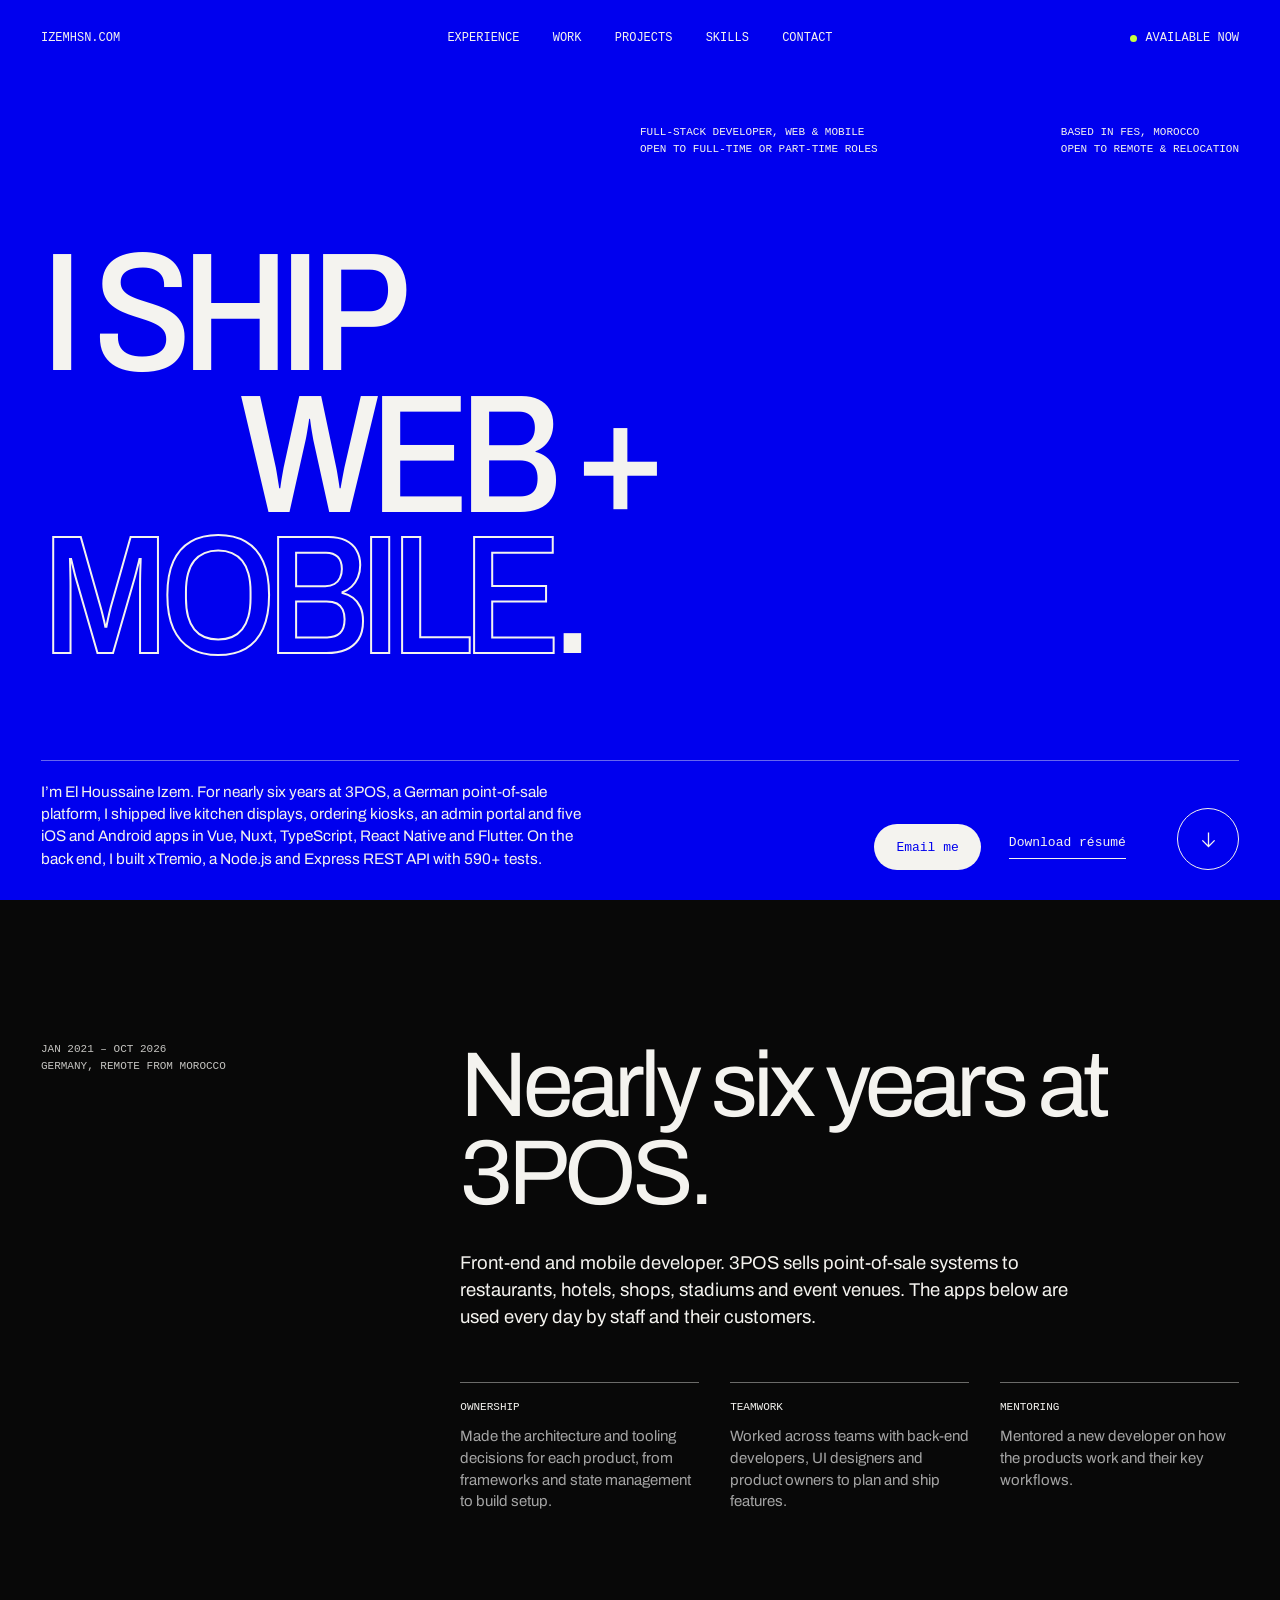
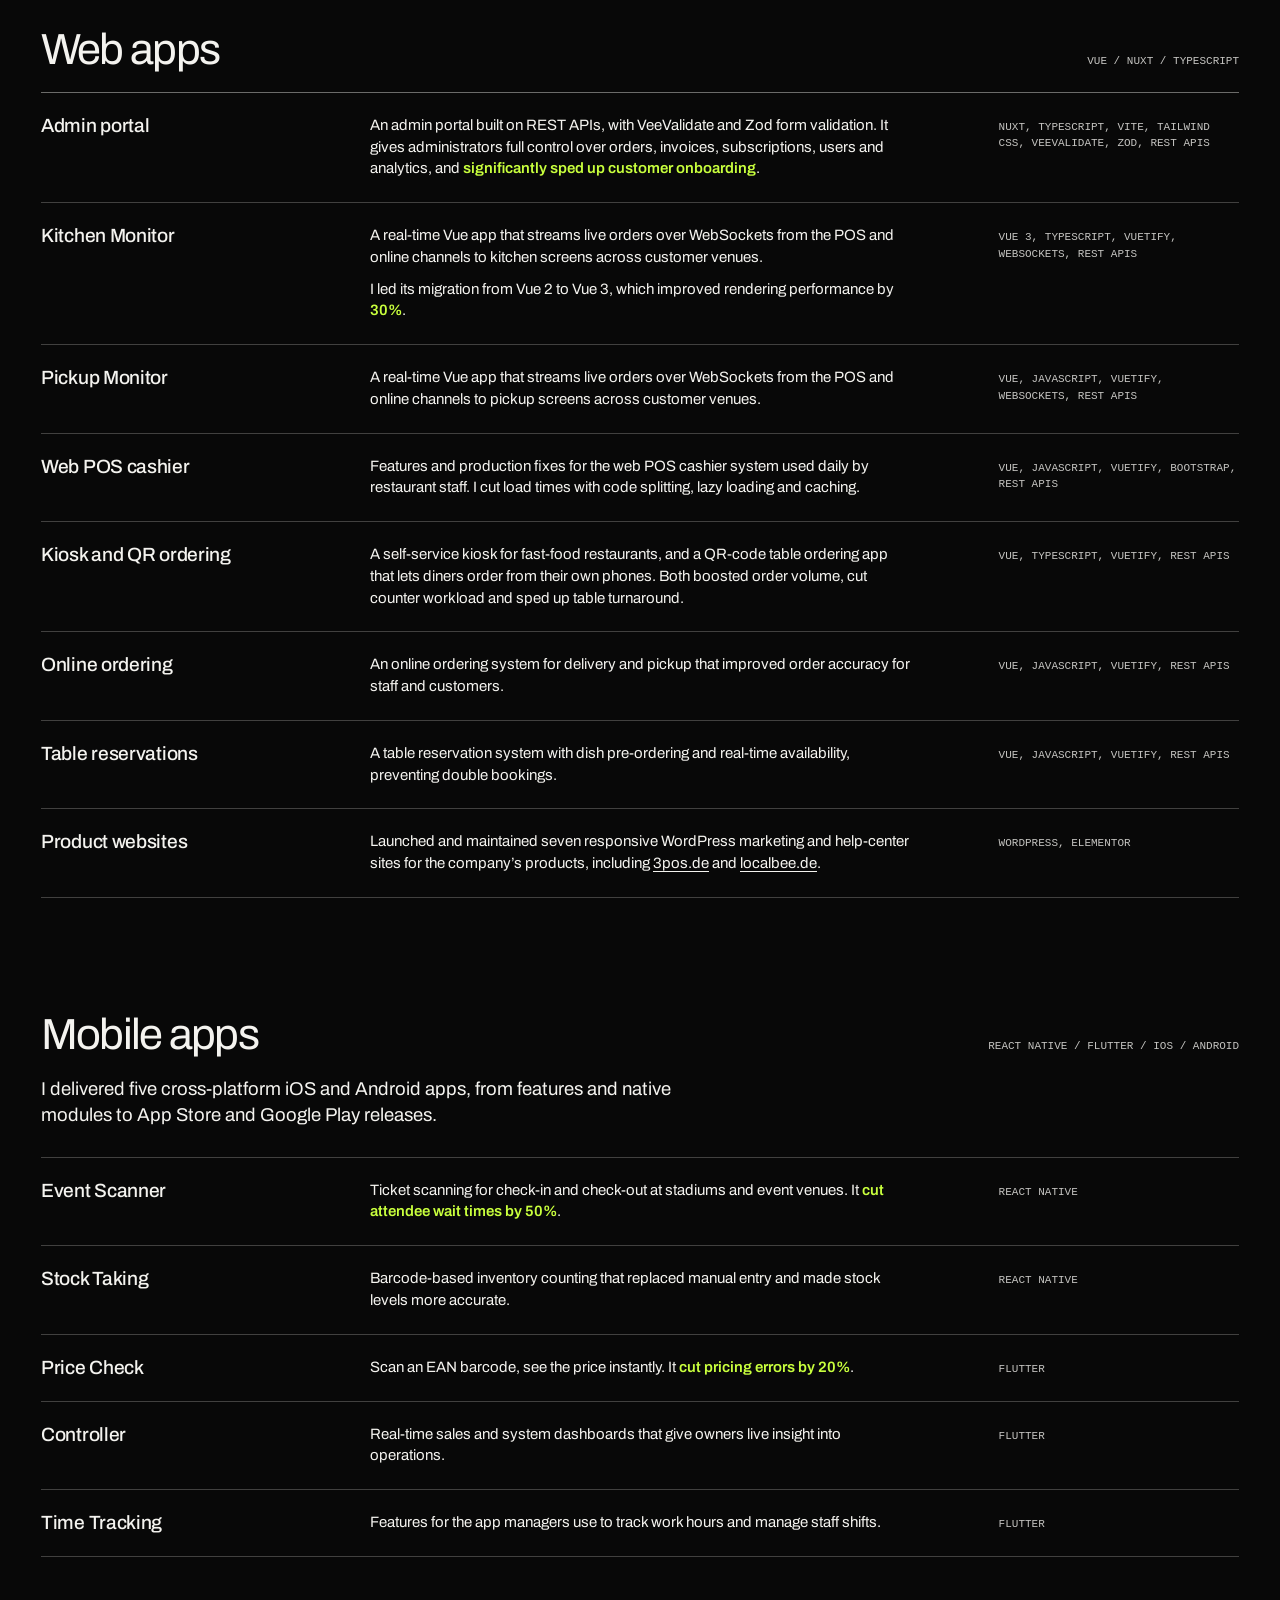
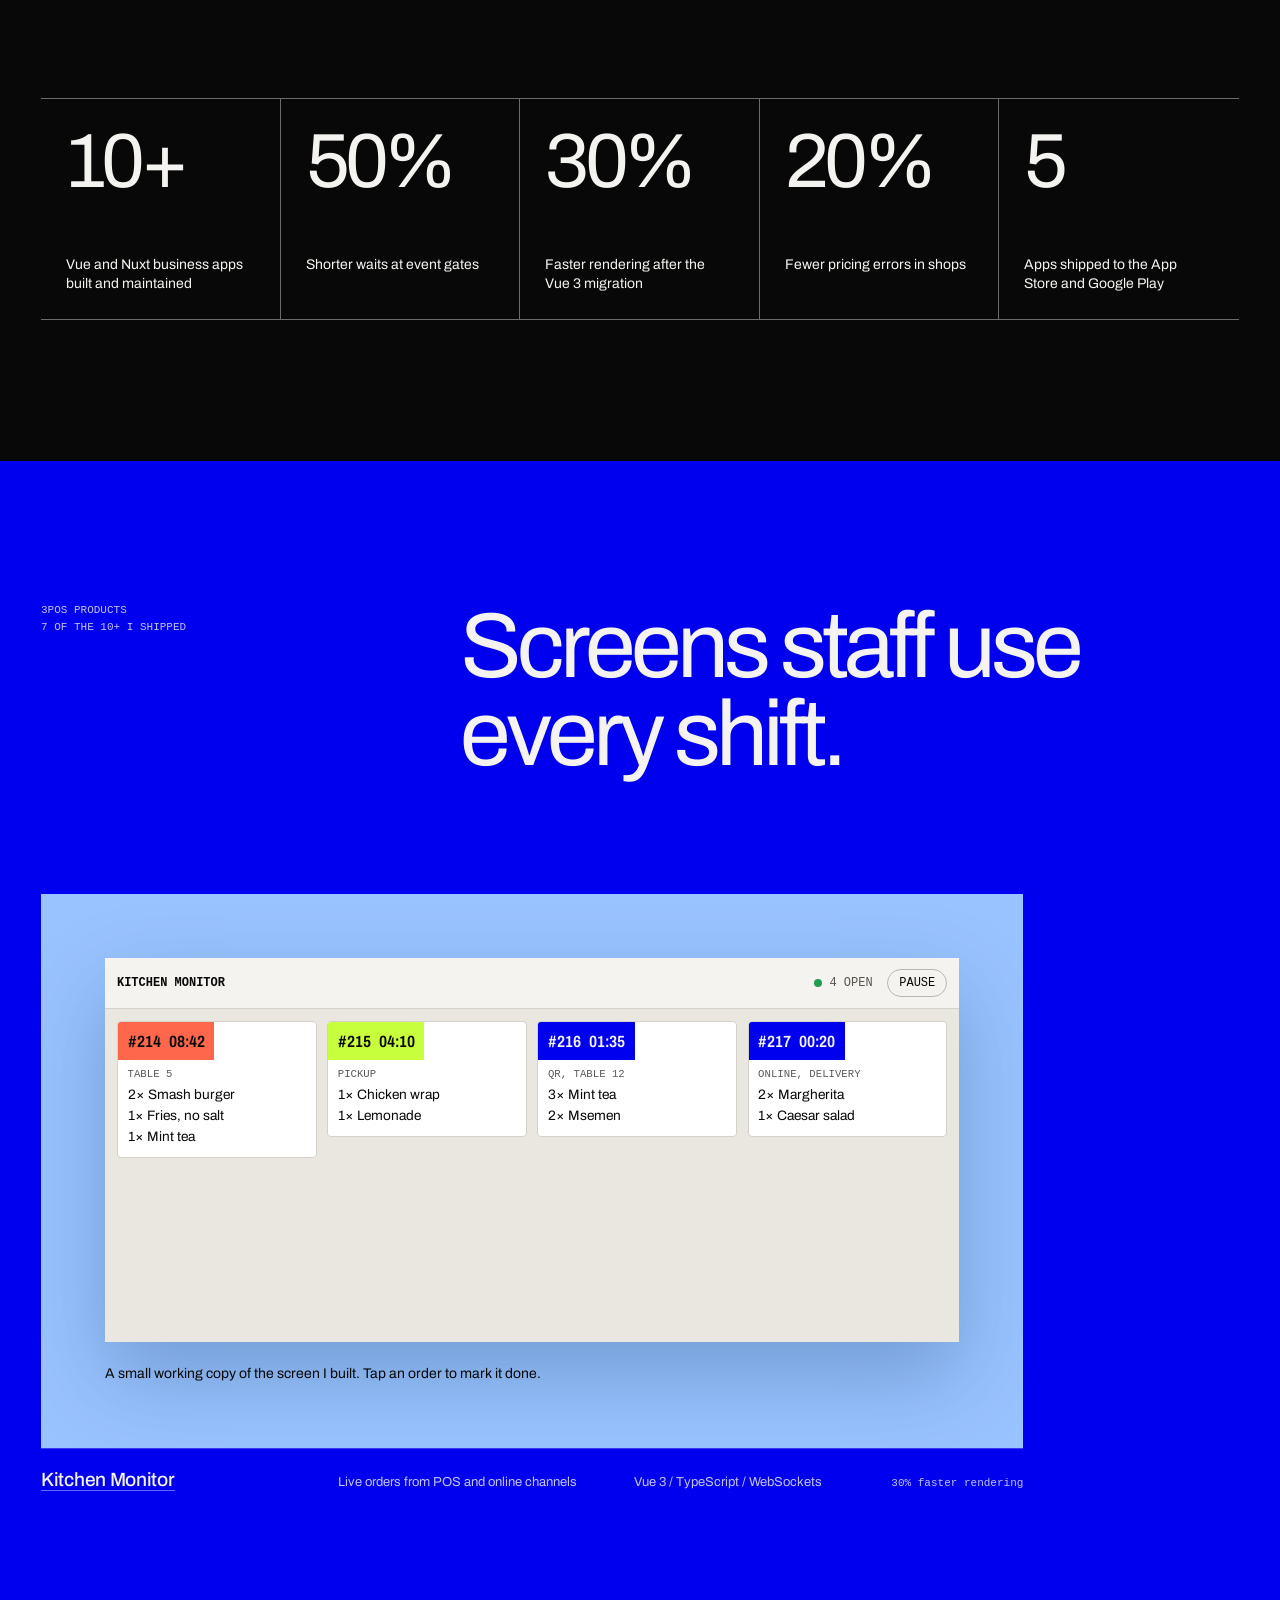
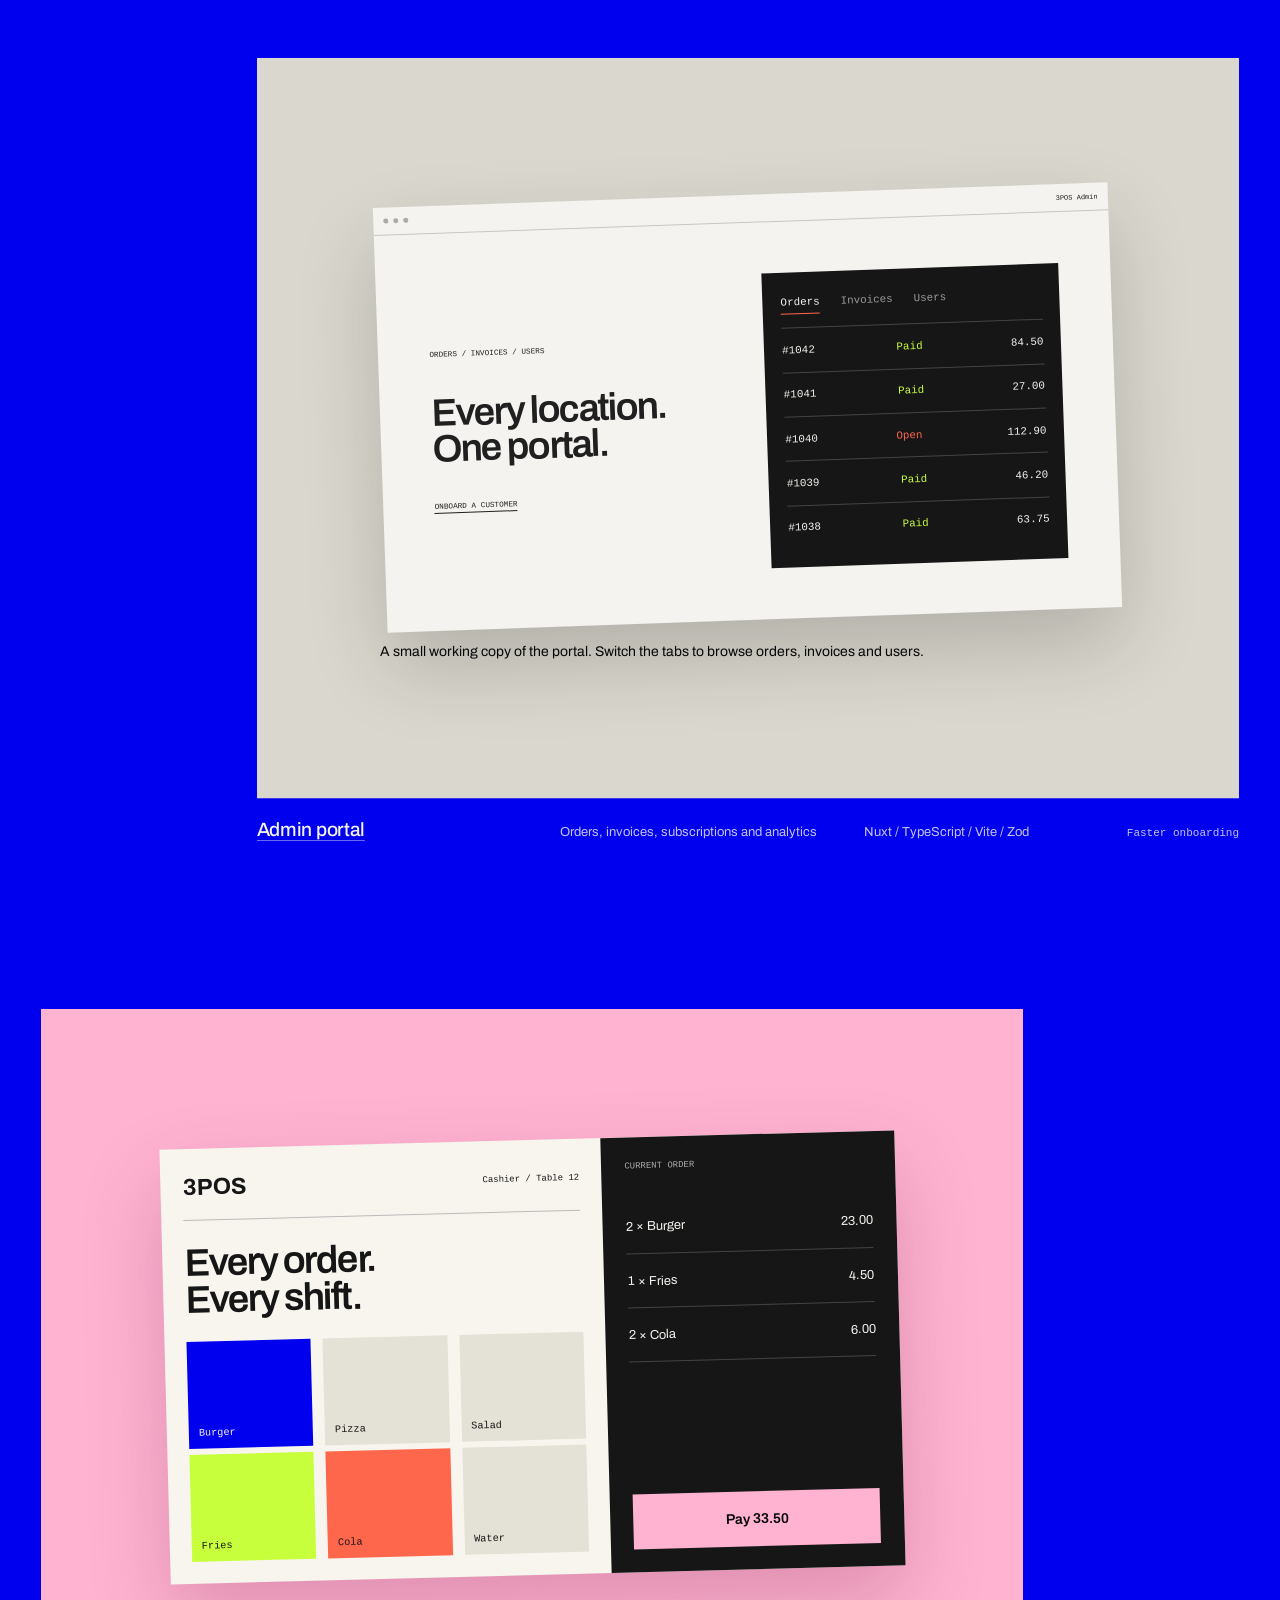
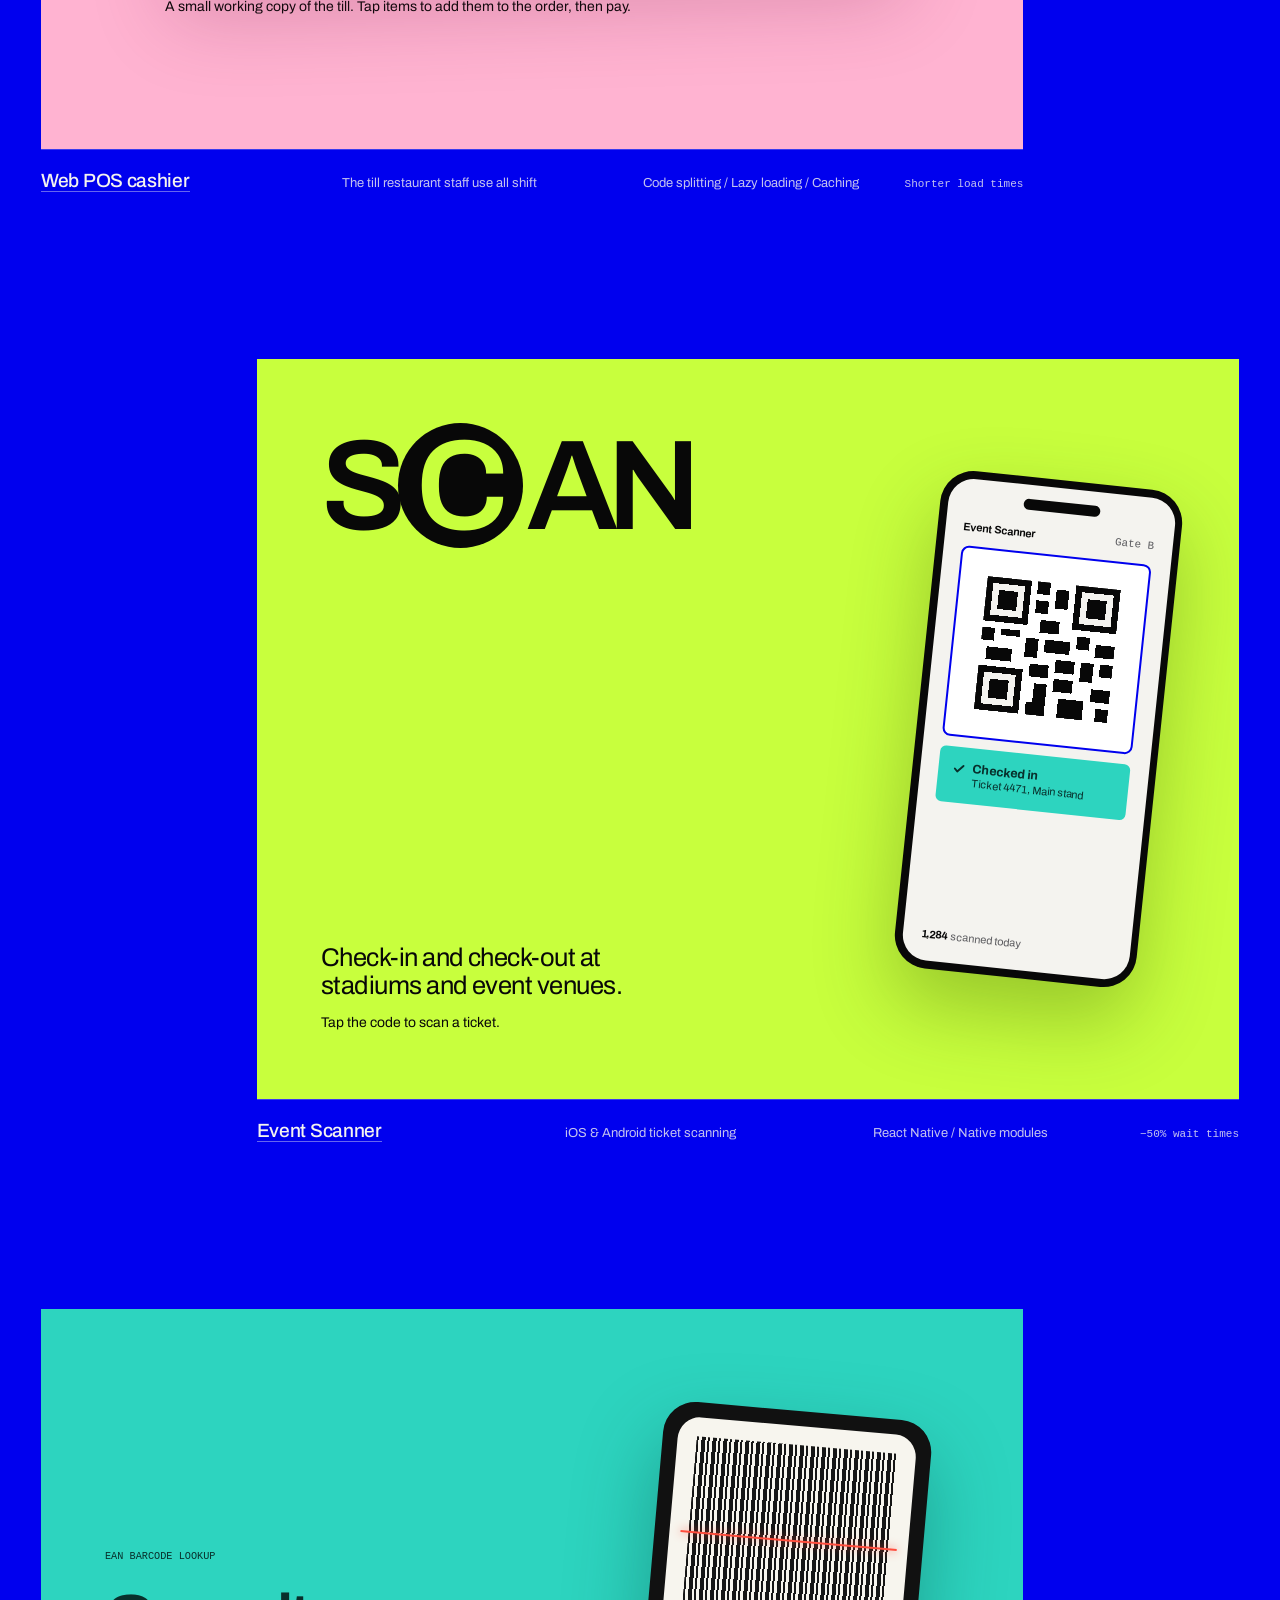
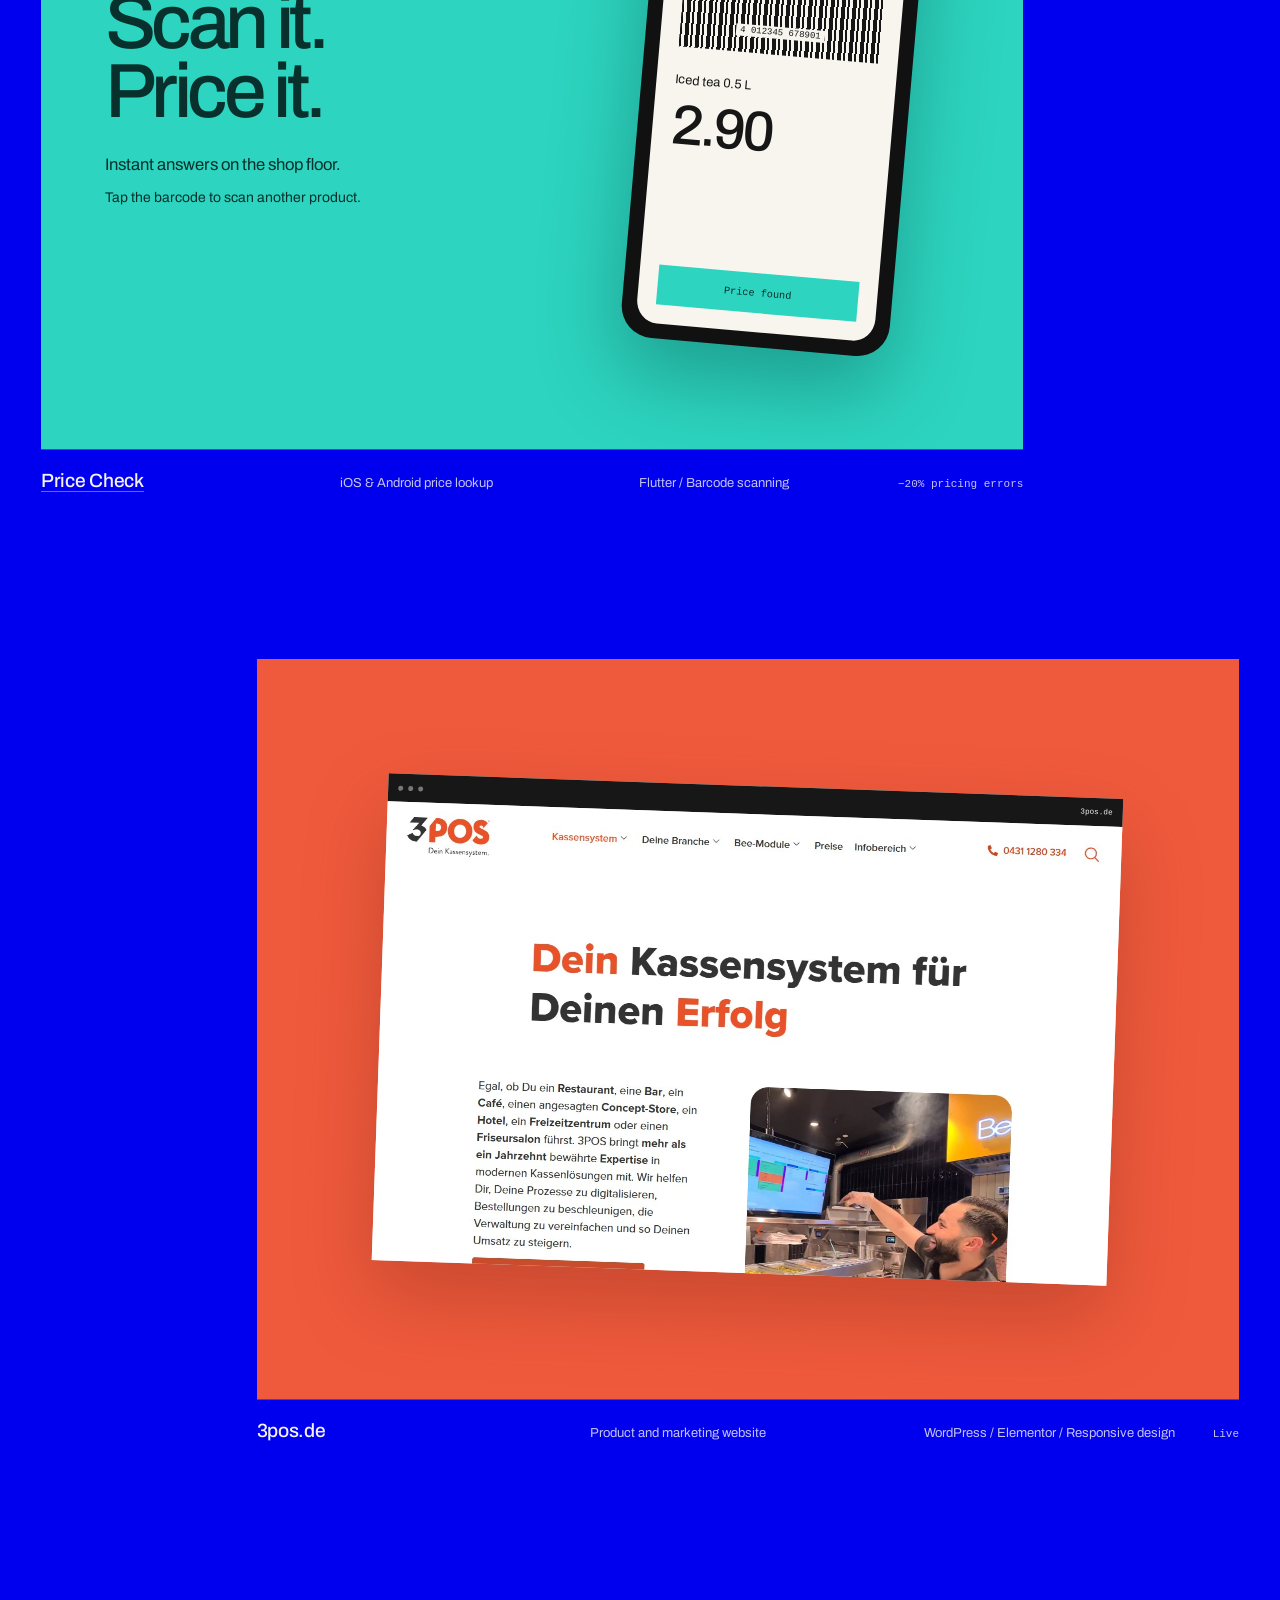
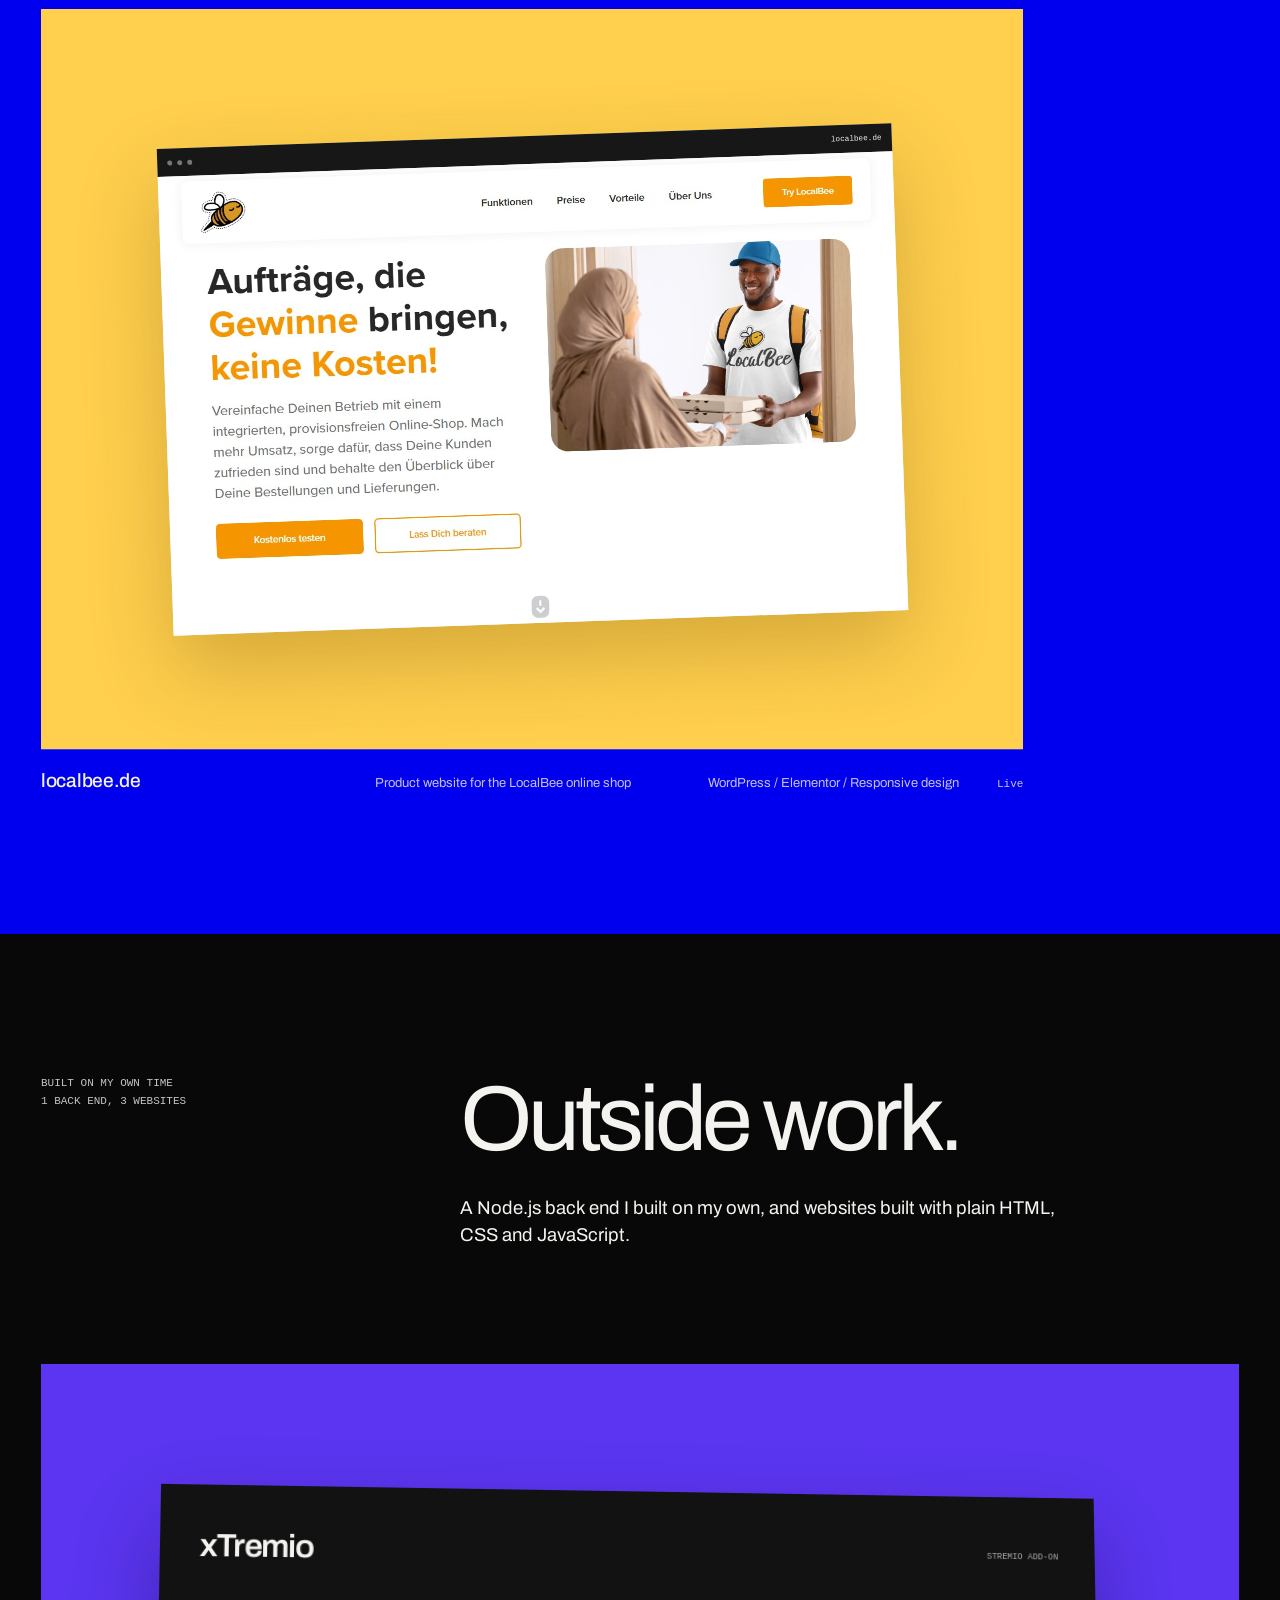
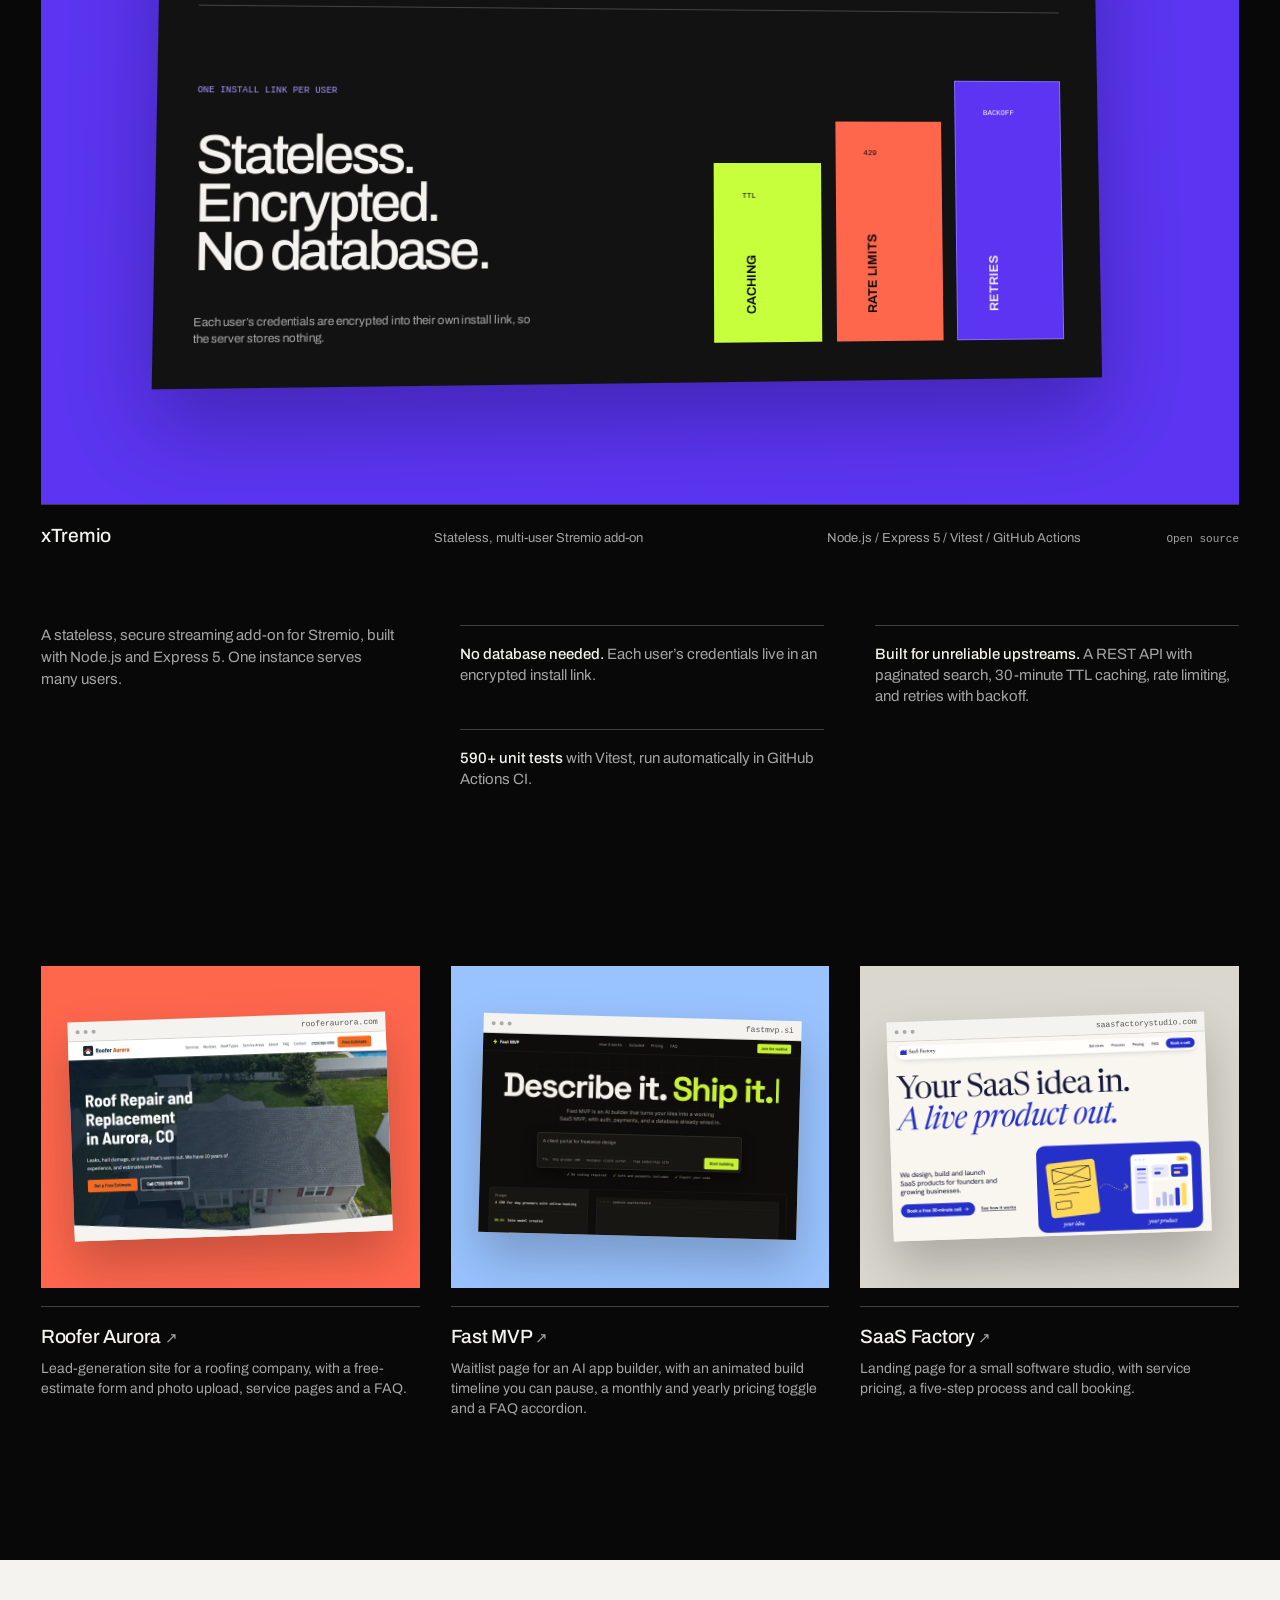
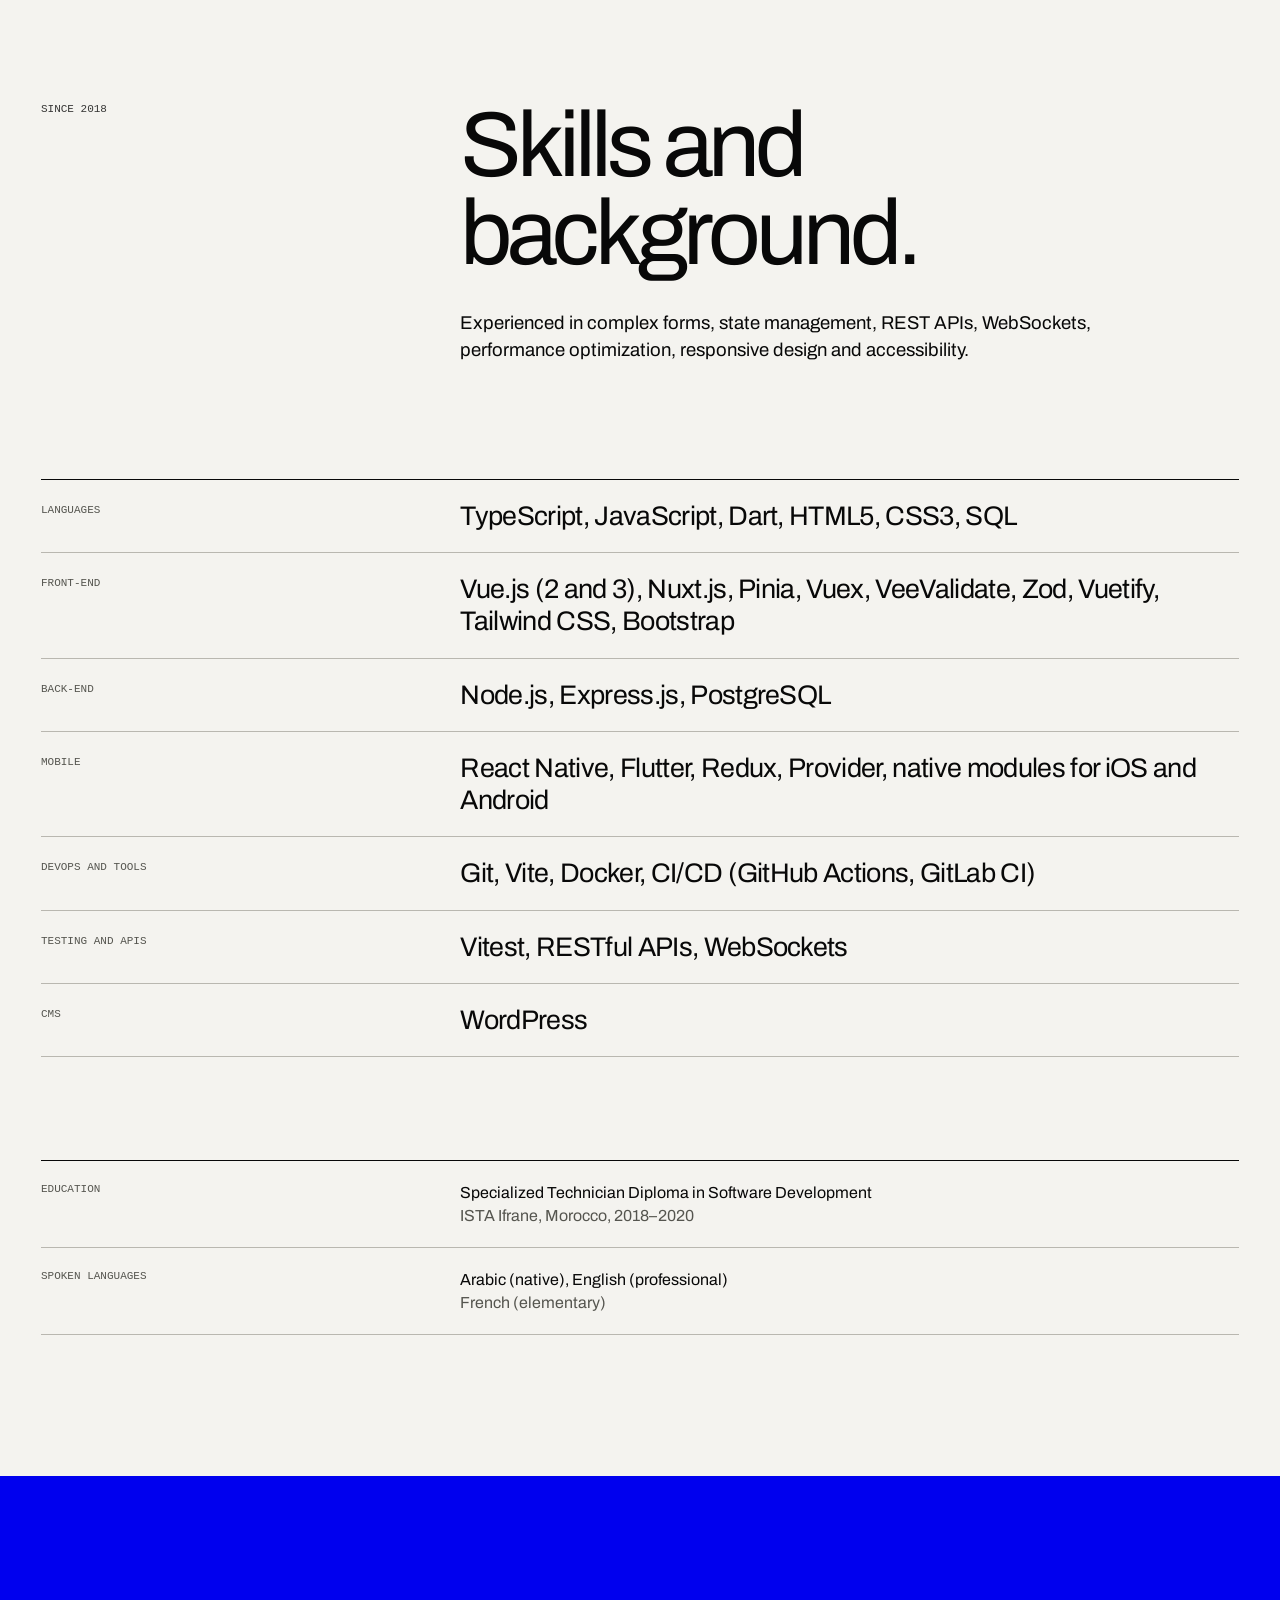
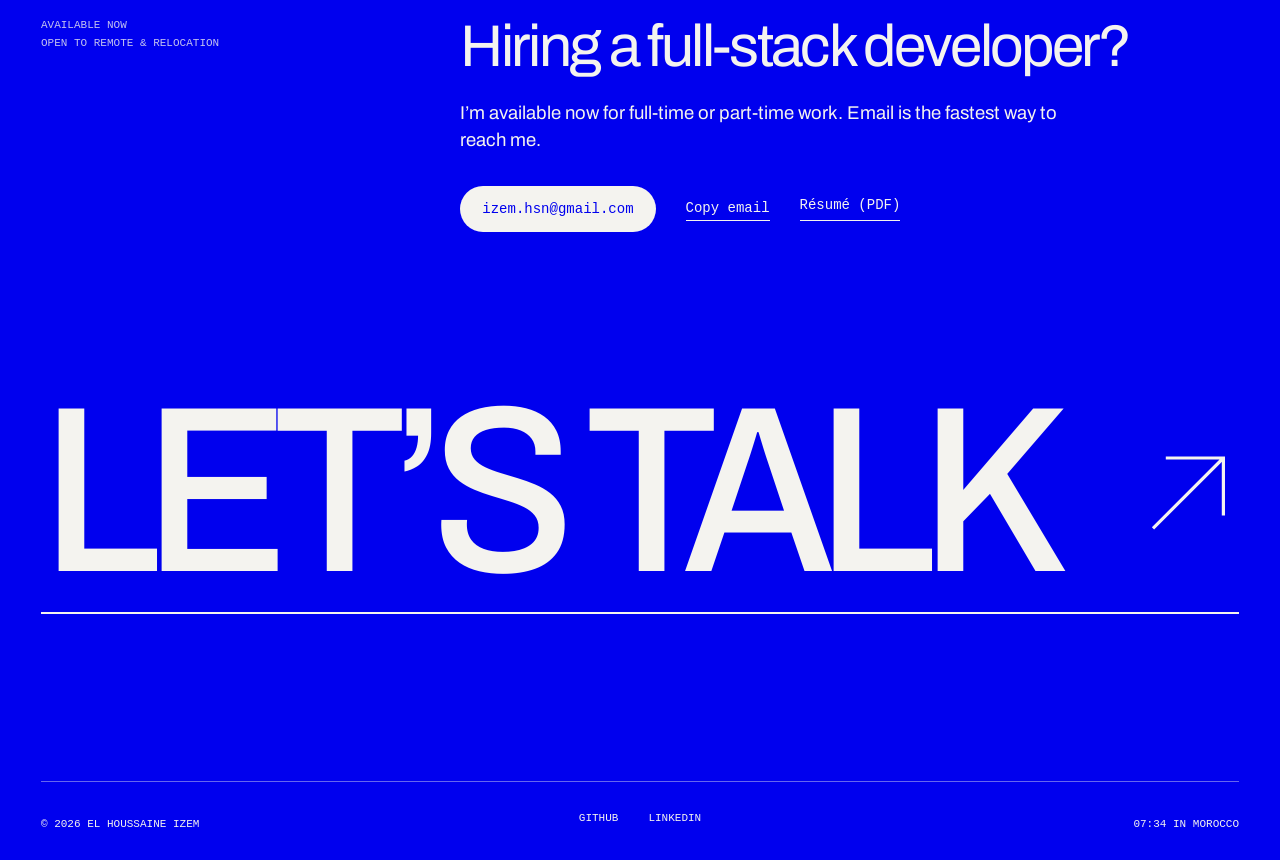
==== commit f21514e8: "update tech stacks: add JavaScript, Vuetify, Bootstrap, REST APIs and Elementor to experience rows a" ====
--- a/index.html
+++ b/index.html
@@ -104,7 +104,7 @@
           <li class="row" id="admin-portal">
             <h4>Admin portal</h4>
             <div class="row-body"><p>An admin portal built on REST APIs, with VeeValidate and Zod form validation. It gives administrators full control over orders, invoices, subscriptions, users and analytics, and <strong>significantly sped up customer onboarding</strong>.</p></div>
-            <p class="row-stack">Nuxt, TypeScript, Vite, Tailwind CSS, VeeValidate, Zod</p>
+            <p class="row-stack">Nuxt, TypeScript, Vite, Tailwind CSS, VeeValidate, Zod, REST APIs</p>
           </li>
           <li class="row" id="kitchen-monitor">
             <h4>Kitchen Monitor</h4>
@@ -112,37 +112,37 @@
               <p>A real-time Vue app that streams live orders over WebSockets from the POS and online channels to kitchen screens across customer venues.</p>
               <p>I led its migration from Vue 2 to Vue 3, which improved rendering performance by <strong>30%</strong>.</p>
             </div>
-            <p class="row-stack">Vue 3, TypeScript, WebSockets</p>
+            <p class="row-stack">Vue 3, TypeScript, Vuetify, WebSockets, REST APIs</p>
           </li>
           <li class="row" id="pickup-monitor">
             <h4>Pickup Monitor</h4>
             <div class="row-body"><p>A real-time Vue app that streams live orders over WebSockets from the POS and online channels to pickup screens across customer venues.</p></div>
-            <p class="row-stack">Vue, WebSockets</p>
+            <p class="row-stack">Vue, JavaScript, Vuetify, WebSockets, REST APIs</p>
           </li>
           <li class="row" id="cashier">
             <h4>Web POS cashier</h4>
             <div class="row-body"><p>Features and production fixes for the web POS cashier system used daily by restaurant staff. I cut load times with code splitting, lazy loading and caching.</p></div>
-            <p class="row-stack">Vue, TypeScript</p>
+            <p class="row-stack">Vue, JavaScript, Vuetify, Bootstrap, REST APIs</p>
           </li>
           <li class="row" id="ordering">
             <h4>Kiosk and QR ordering</h4>
             <div class="row-body"><p>A self-service kiosk for fast-food restaurants, and a QR-code table ordering app that lets diners order from their own phones. Both boosted order volume, cut counter workload and sped up table turnaround.</p></div>
-            <p class="row-stack">Vue, TypeScript</p>
+            <p class="row-stack">Vue, TypeScript, Vuetify, REST APIs</p>
           </li>
           <li class="row" id="online-ordering">
             <h4>Online ordering</h4>
             <div class="row-body"><p>An online ordering system for delivery and pickup that improved order accuracy for staff and customers.</p></div>
-            <p class="row-stack">Vue, REST APIs</p>
+            <p class="row-stack">Vue, JavaScript, Vuetify, REST APIs</p>
           </li>
           <li class="row" id="reservations">
             <h4>Table reservations</h4>
             <div class="row-body"><p>A table reservation system with dish pre-ordering and real-time availability, preventing double bookings.</p></div>
-            <p class="row-stack">Vue</p>
+            <p class="row-stack">Vue, JavaScript, Vuetify, REST APIs</p>
           </li>
           <li class="row" id="wordpress">
             <h4>Product websites</h4>
             <div class="row-body"><p>Launched and maintained seven responsive WordPress marketing and help-center sites for the company’s products, including <a href="https://www.3pos.de/">3pos.de</a> and <a href="https://www.localbee.de/">localbee.de</a>.</p></div>
-            <p class="row-stack">WordPress</p>
+            <p class="row-stack">WordPress, Elementor</p>
           </li>
         </ul>
       </div>
@@ -372,7 +372,7 @@
           <div class="project-info">
             <h3 id="p-site">3pos.de</h3>
             <p>Product and marketing website</p>
-            <p>WordPress / Responsive design</p>
+            <p>WordPress / Elementor / Responsive design</p>
             <span>Live</span>
           </div>
         </article>
@@ -390,7 +390,7 @@
           <div class="project-info">
             <h3 id="p-localbee">localbee.de</h3>
             <p>Product website for the LocalBee online shop</p>
-            <p>WordPress / Responsive design</p>
+            <p>WordPress / Elementor / Responsive design</p>
             <span>Live</span>
           </div>
         </article>
--- a/styles.css
+++ b/styles.css
@@ -890,7 +890,7 @@
   .hero { min-height: 680px; padding-top: 100px; }
   .hero-meta { flex-direction: column; gap: 10px; }
   .hero-where { text-align: left; }
-  .hero-title { font-size: 13.6vw; }
+  .hero-title { font-size: 16vw; }
   .hero-bottom { grid-template-columns: 1fr; }
   .round-link { display: none; }
   .section { padding-block: 85px; }
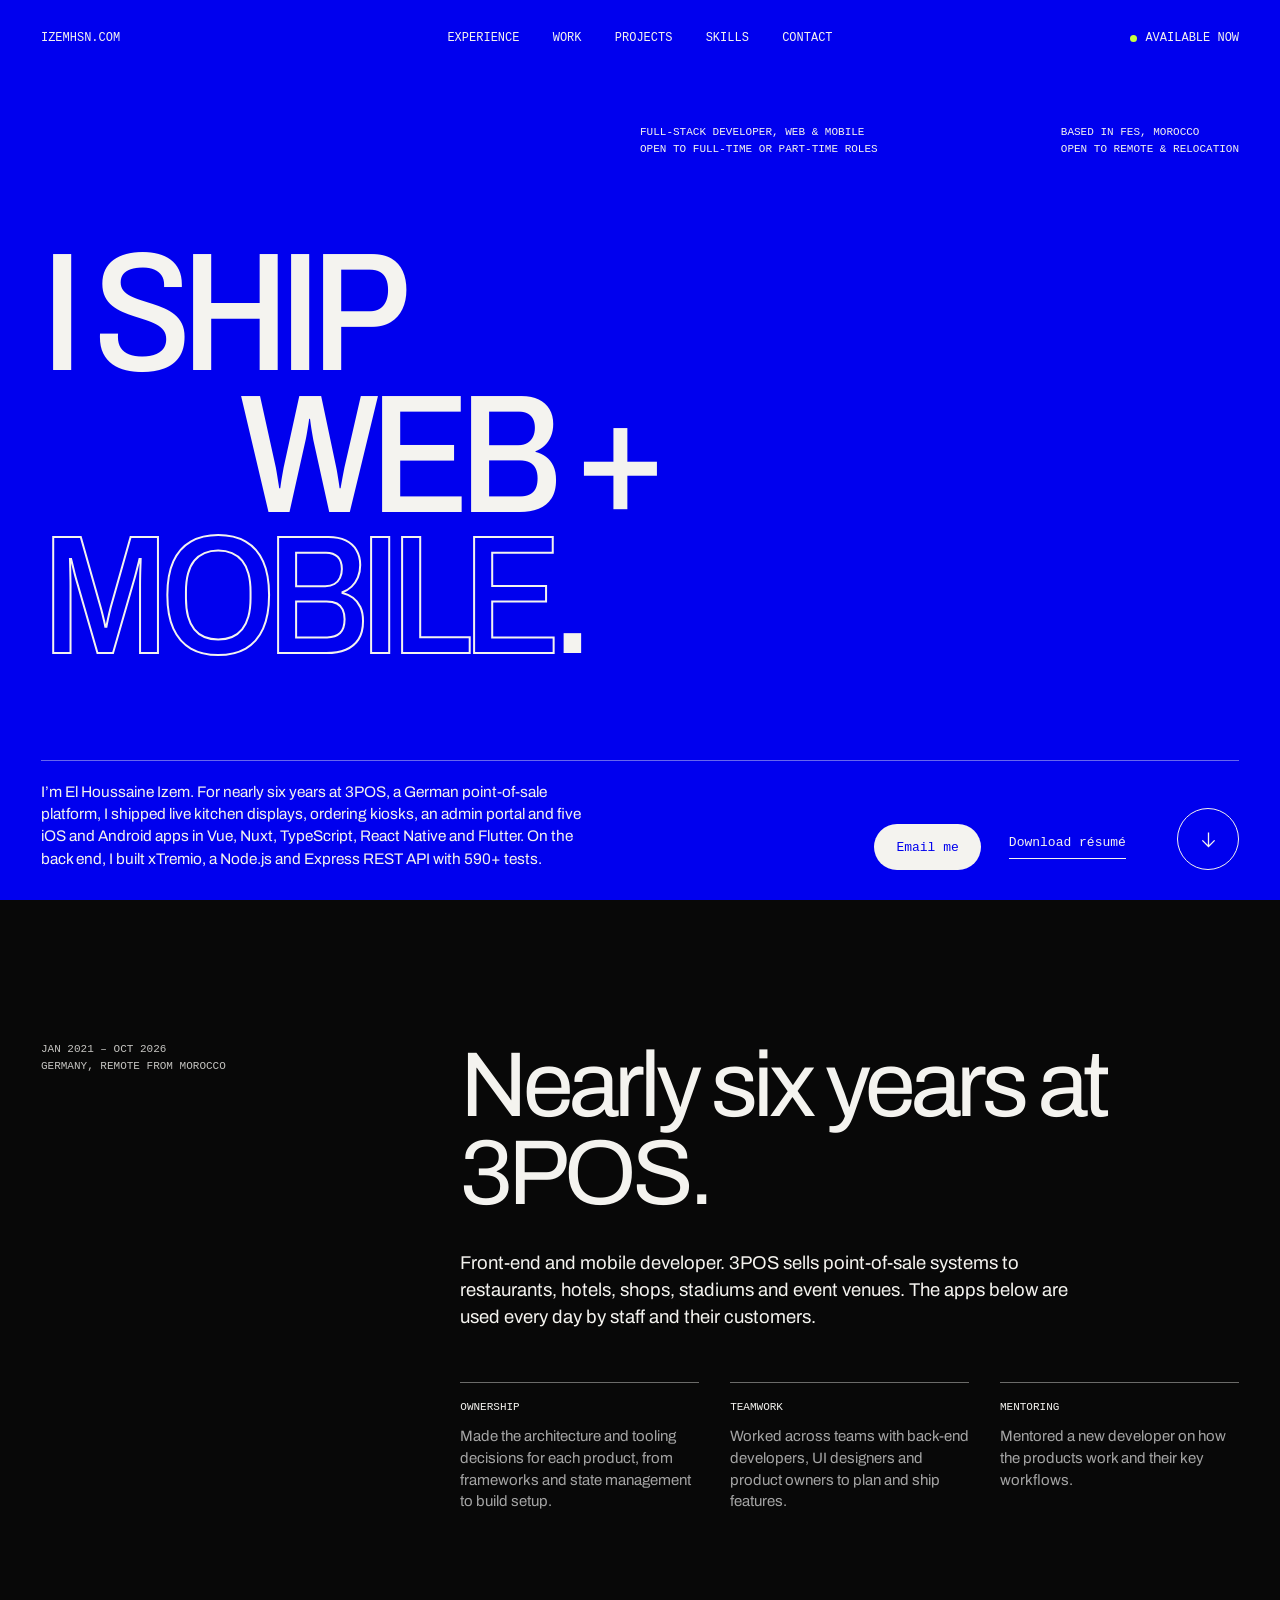
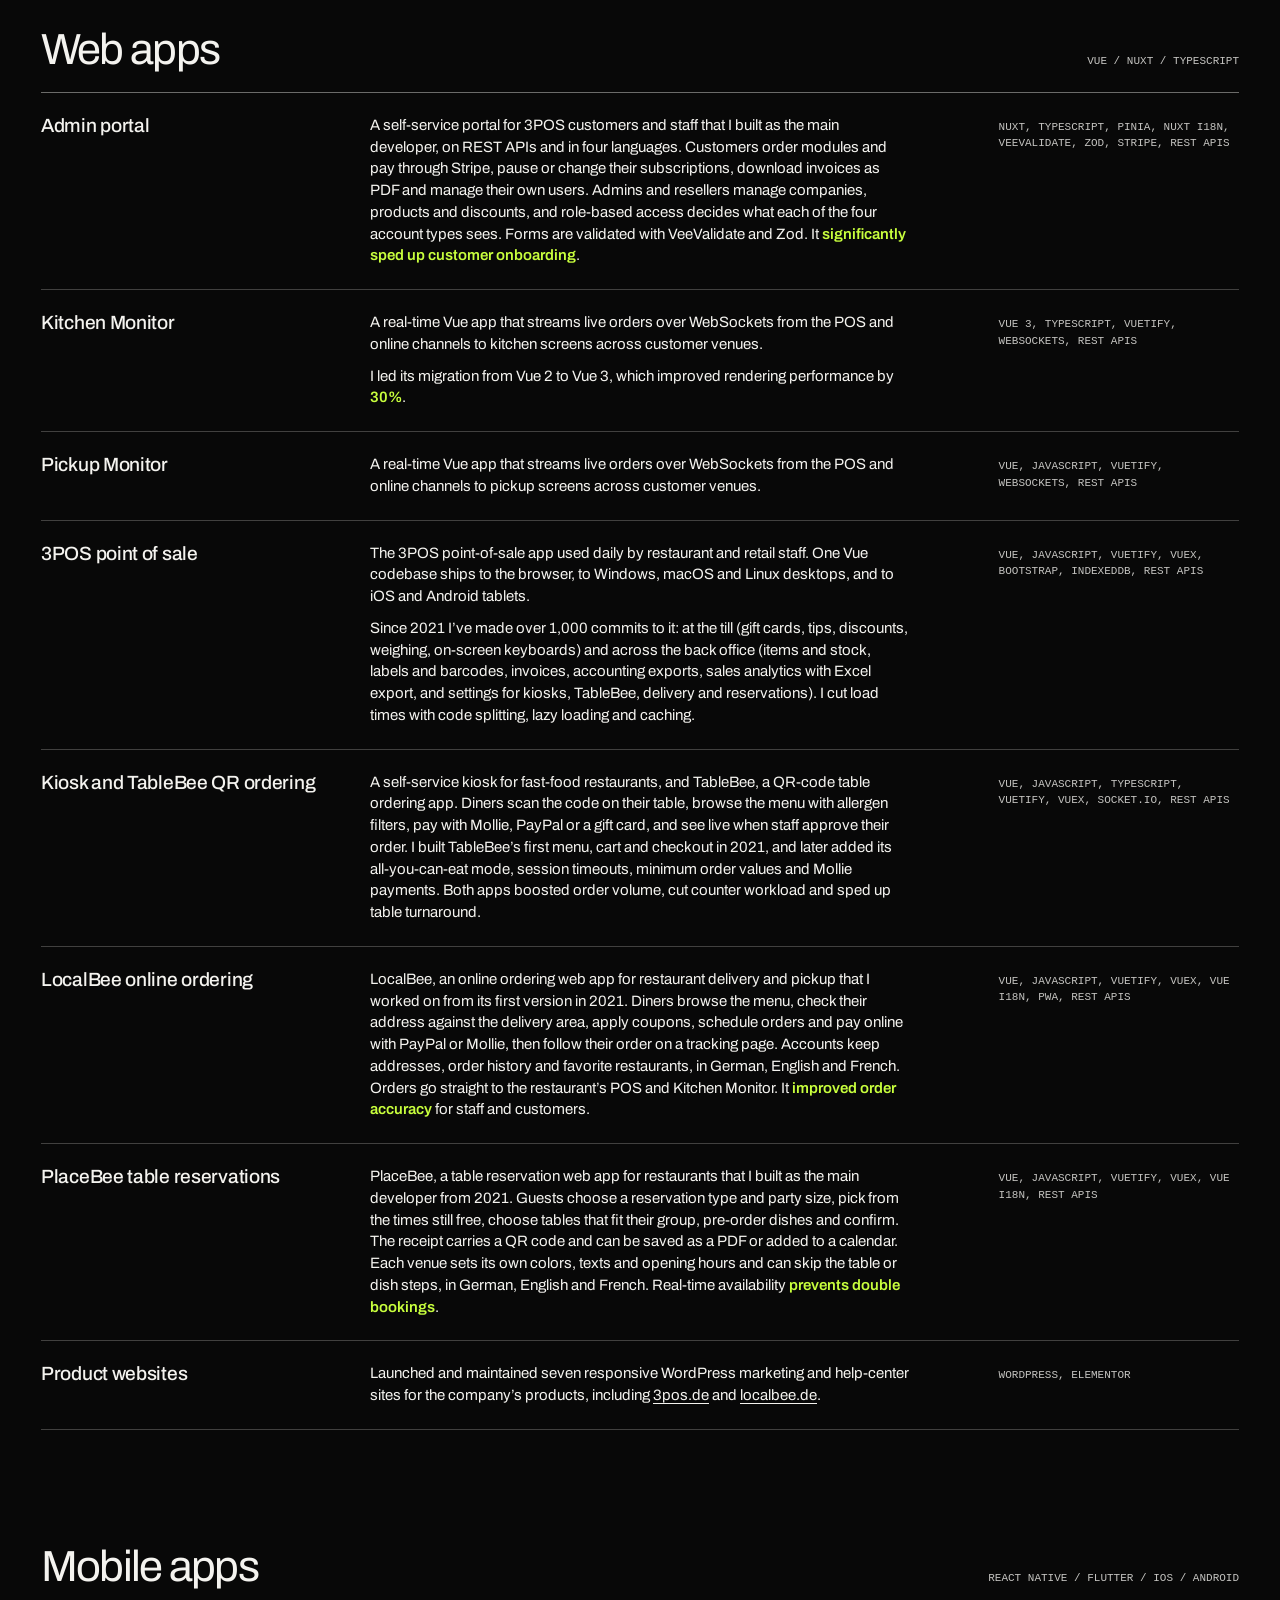
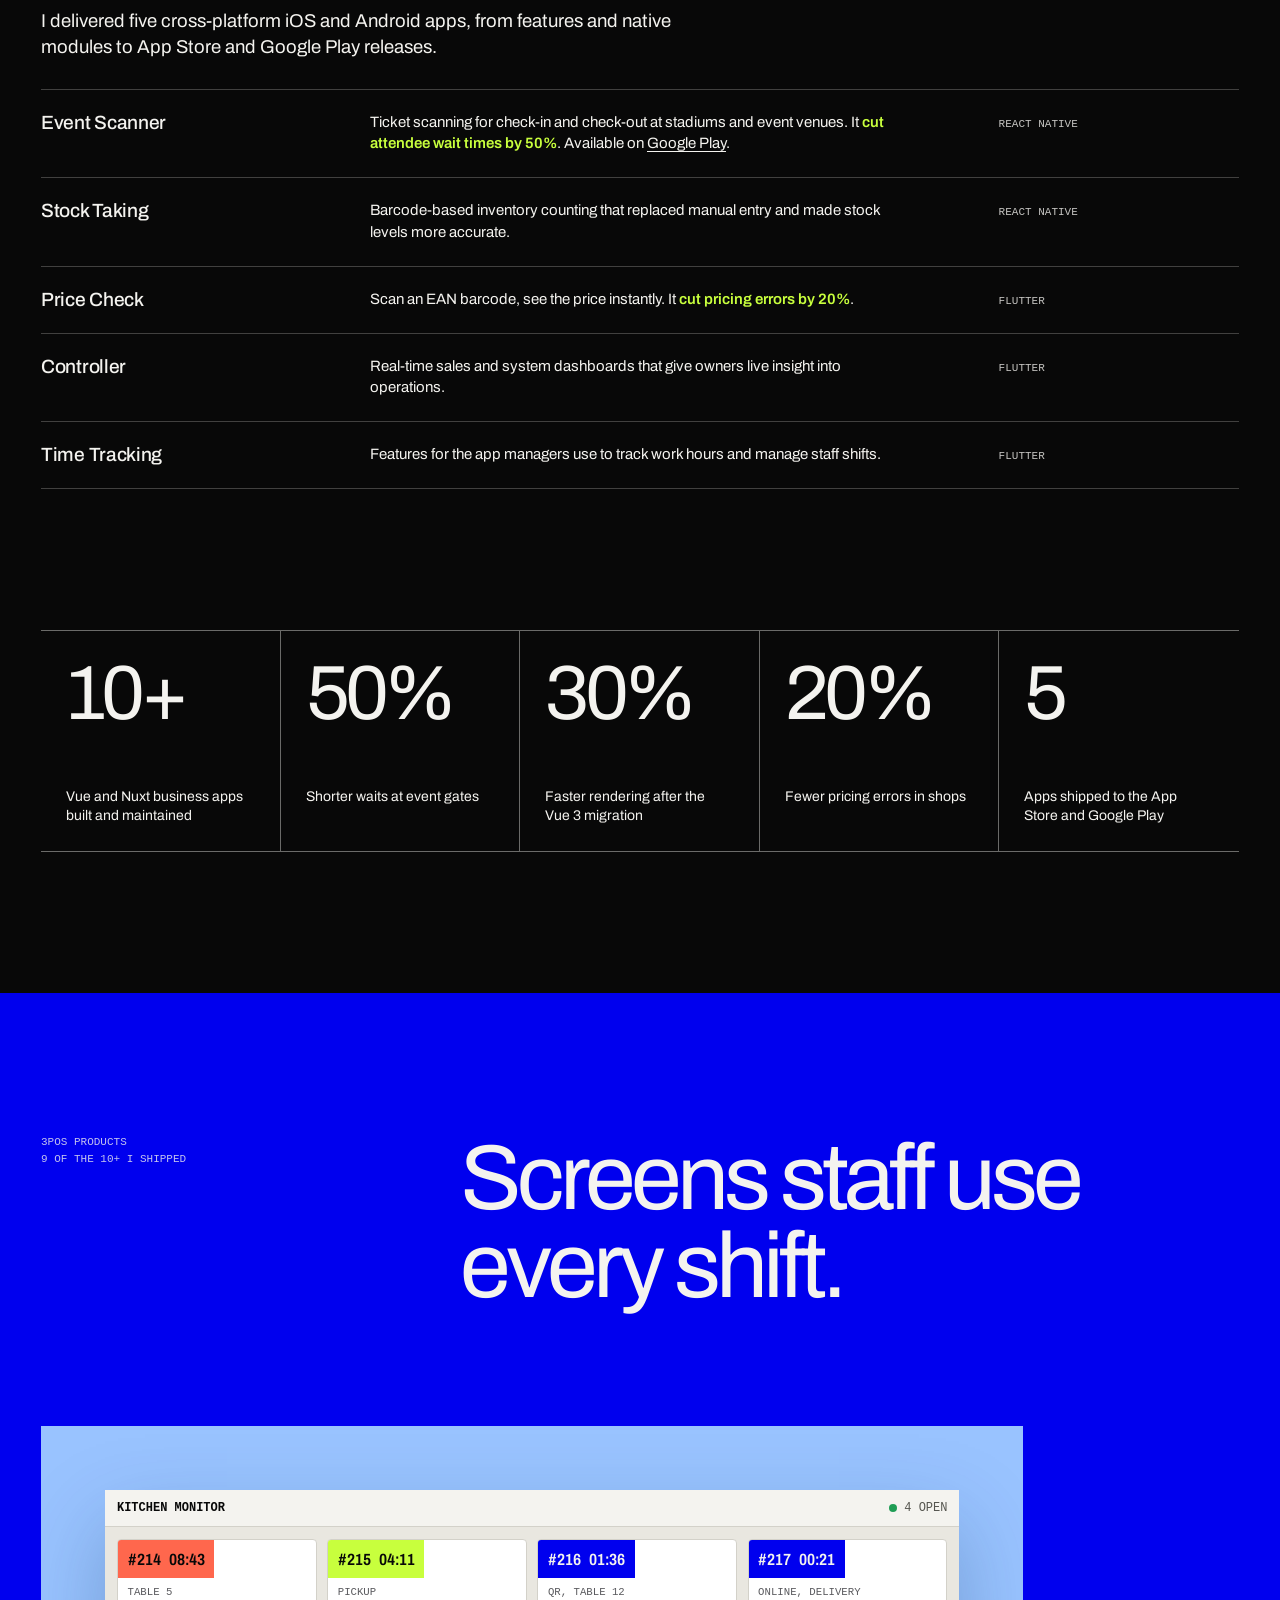
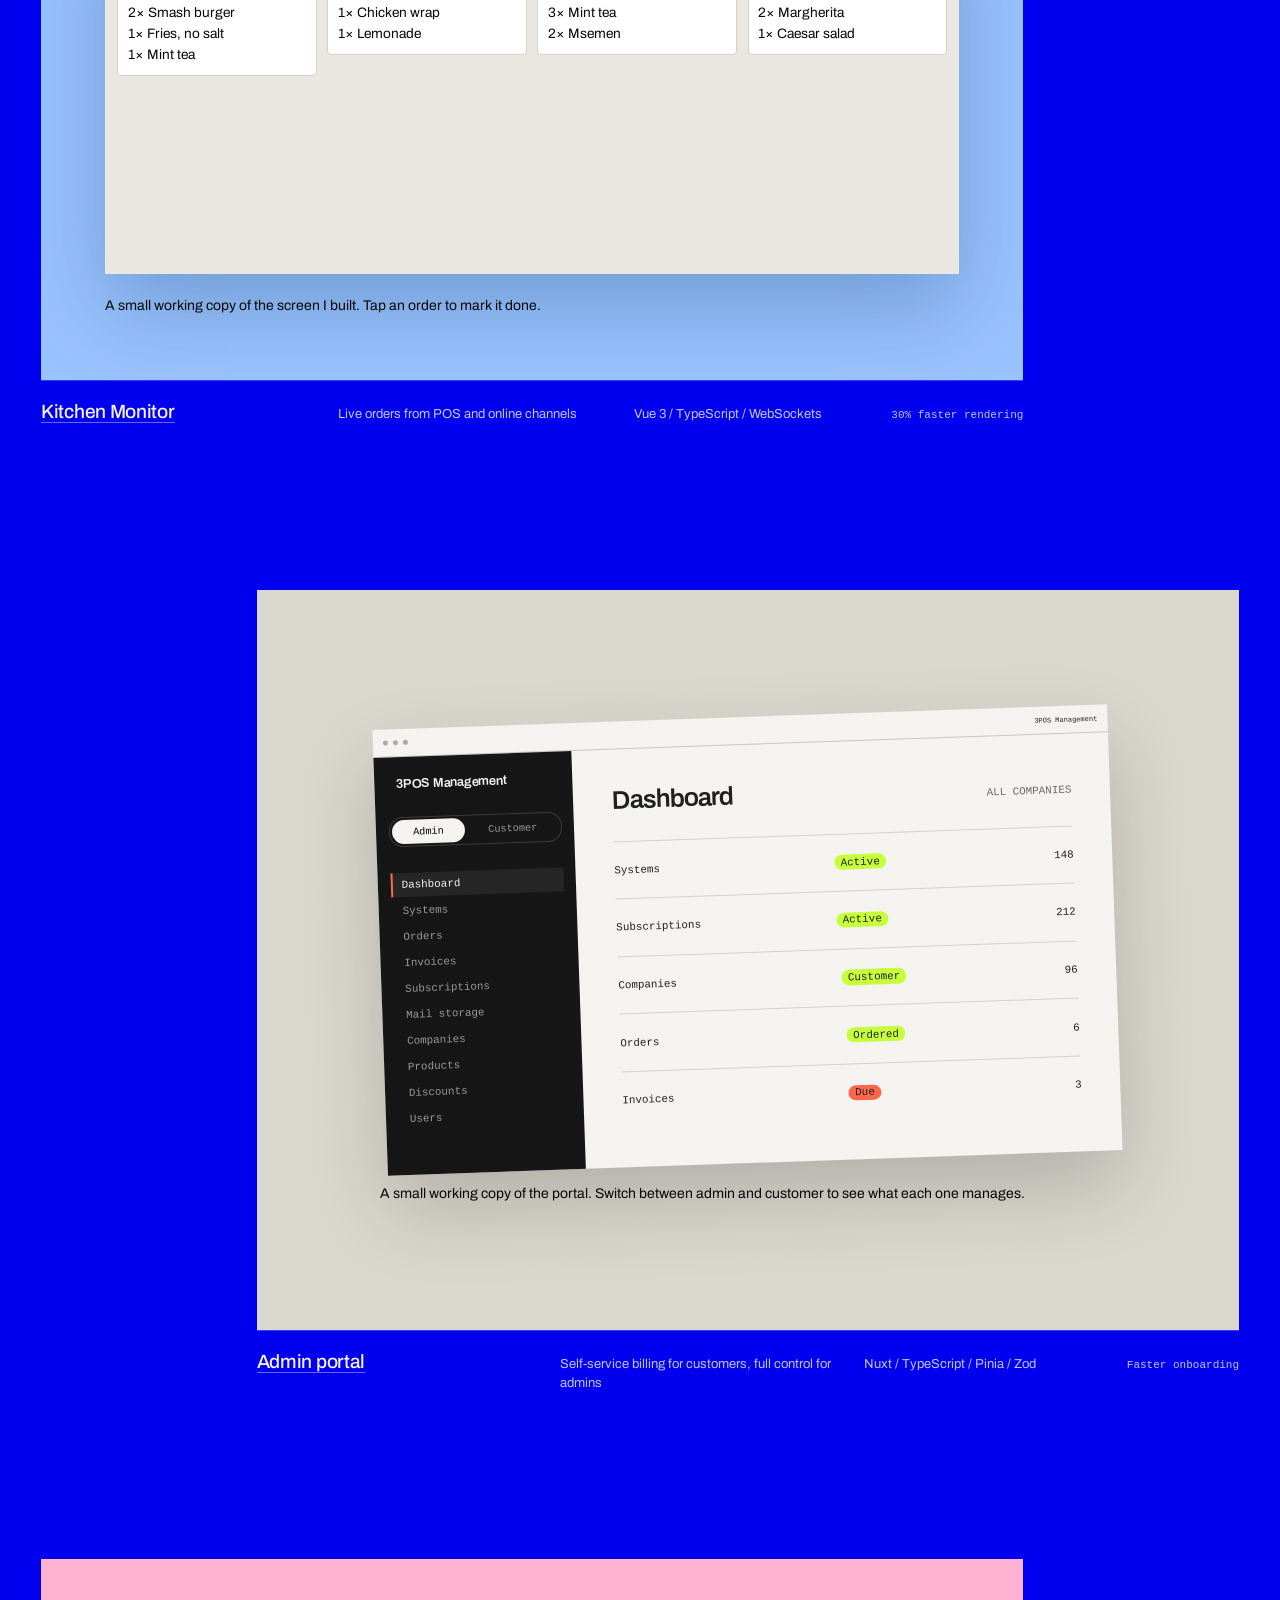
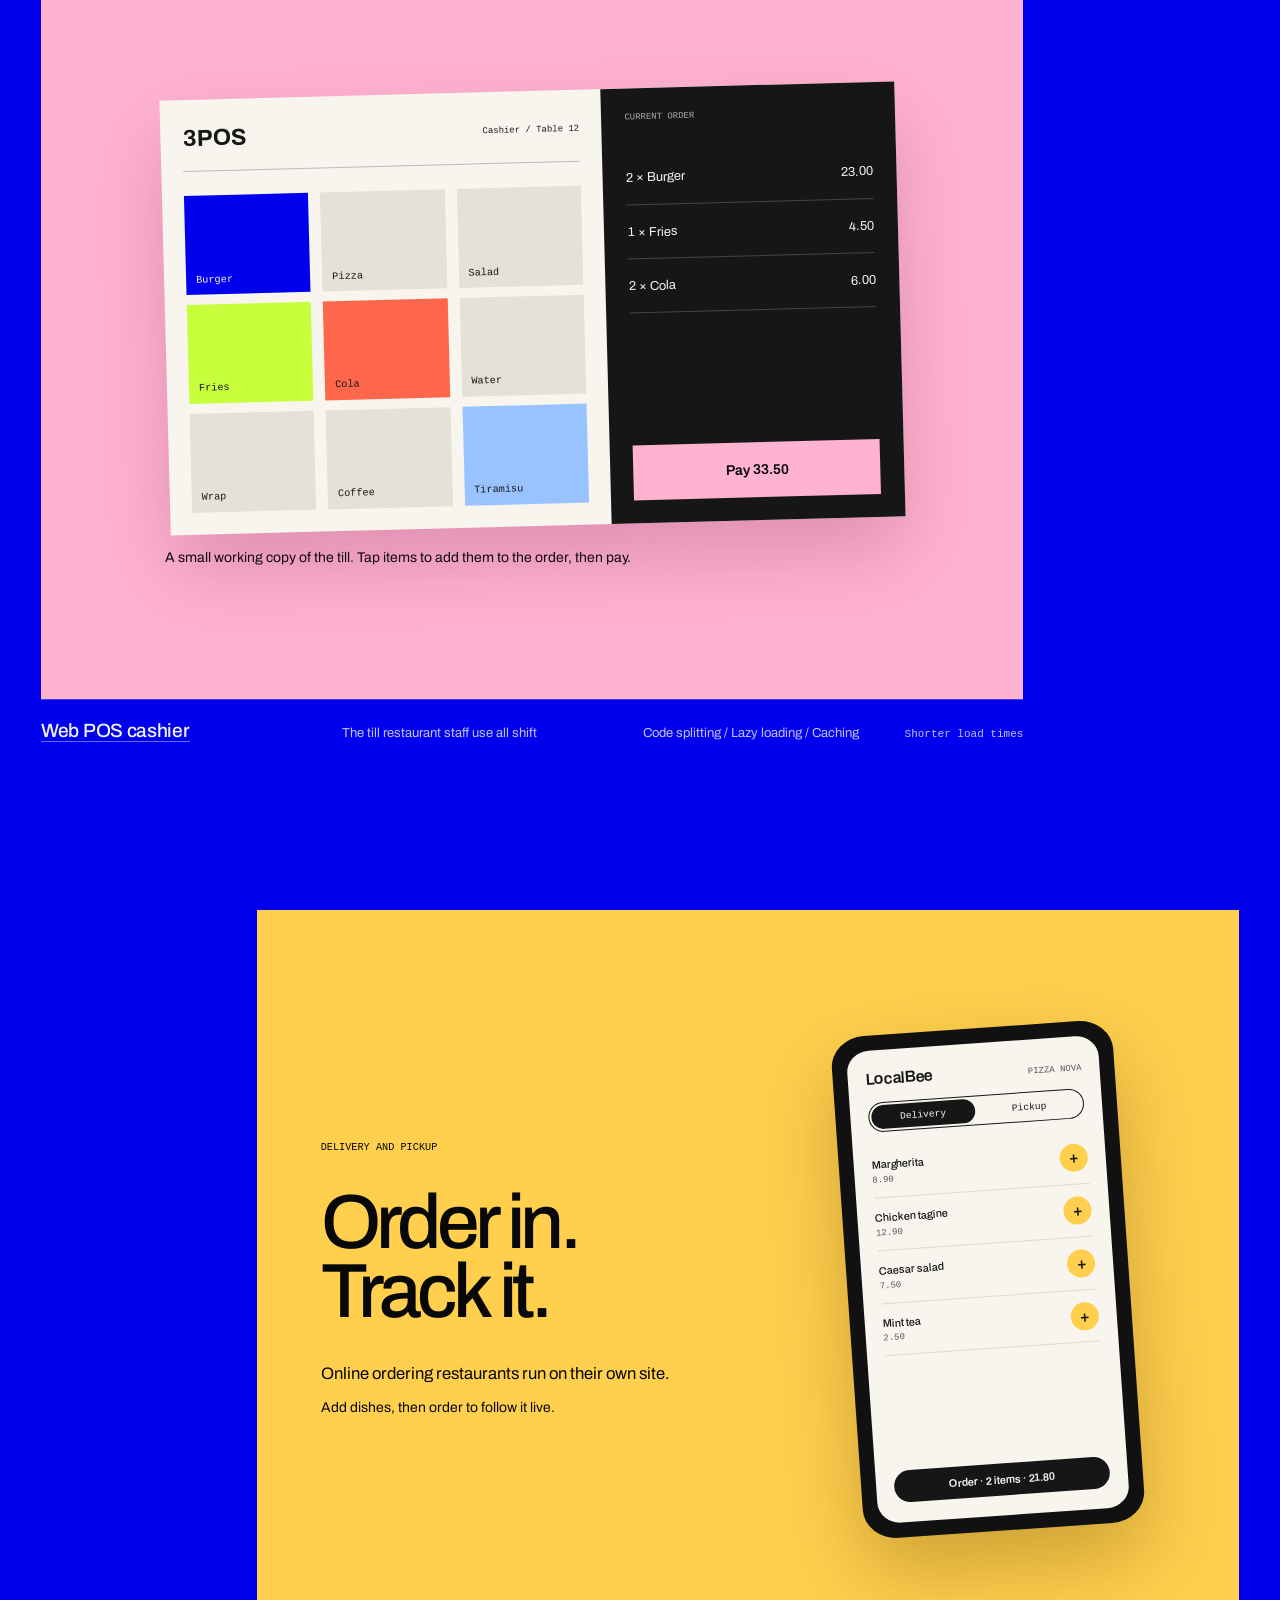
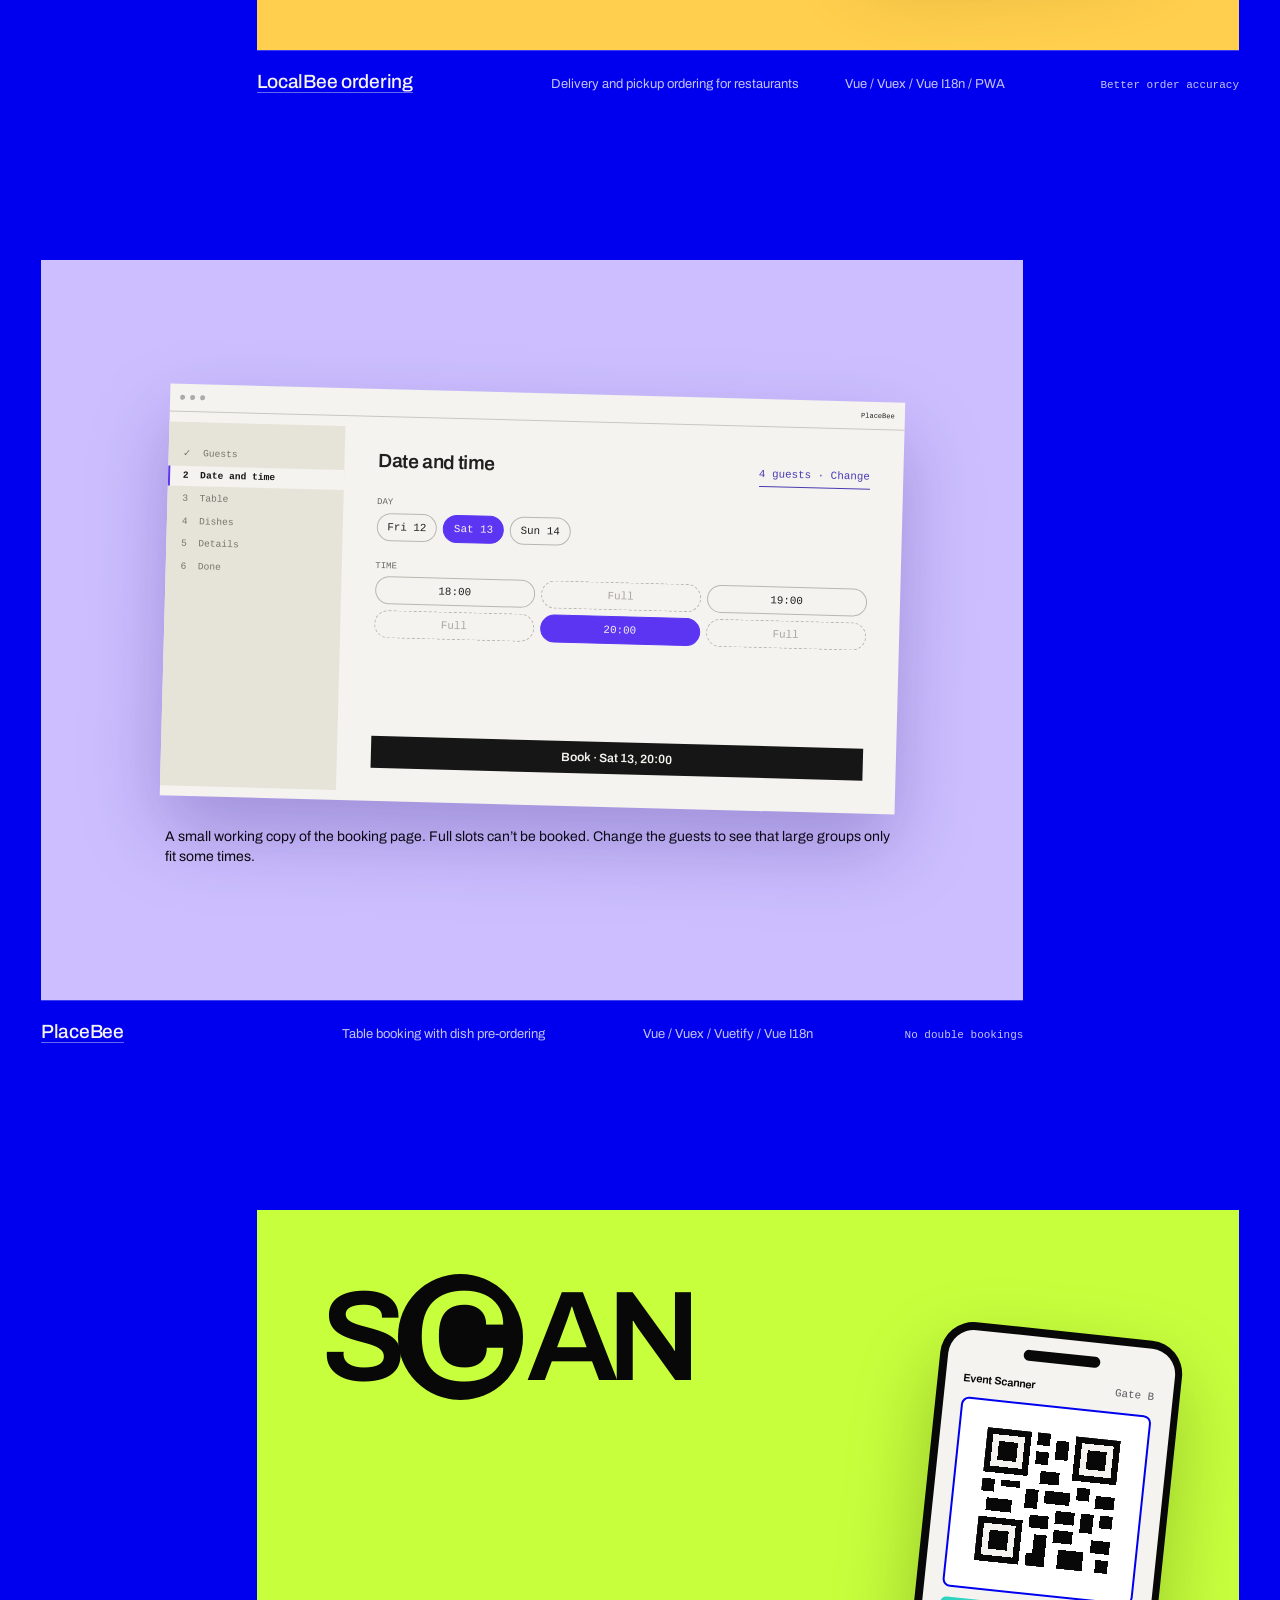
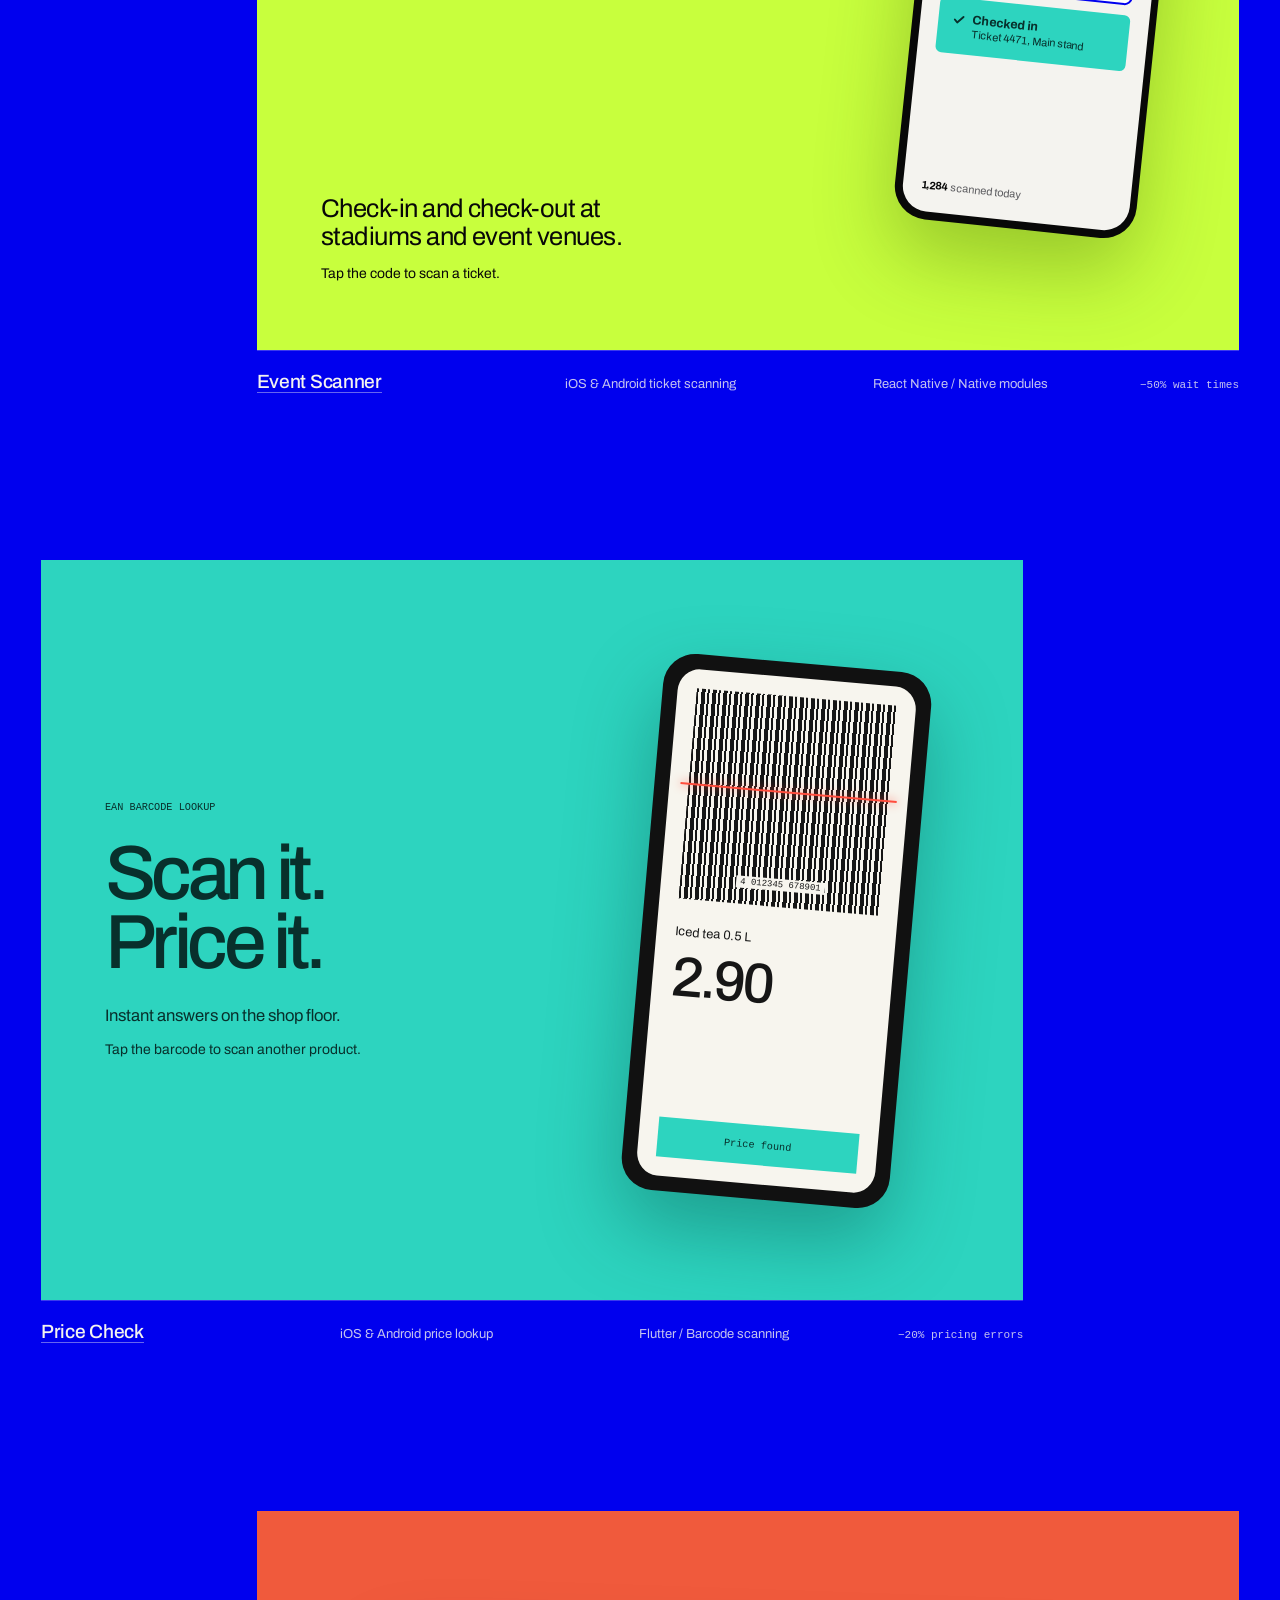
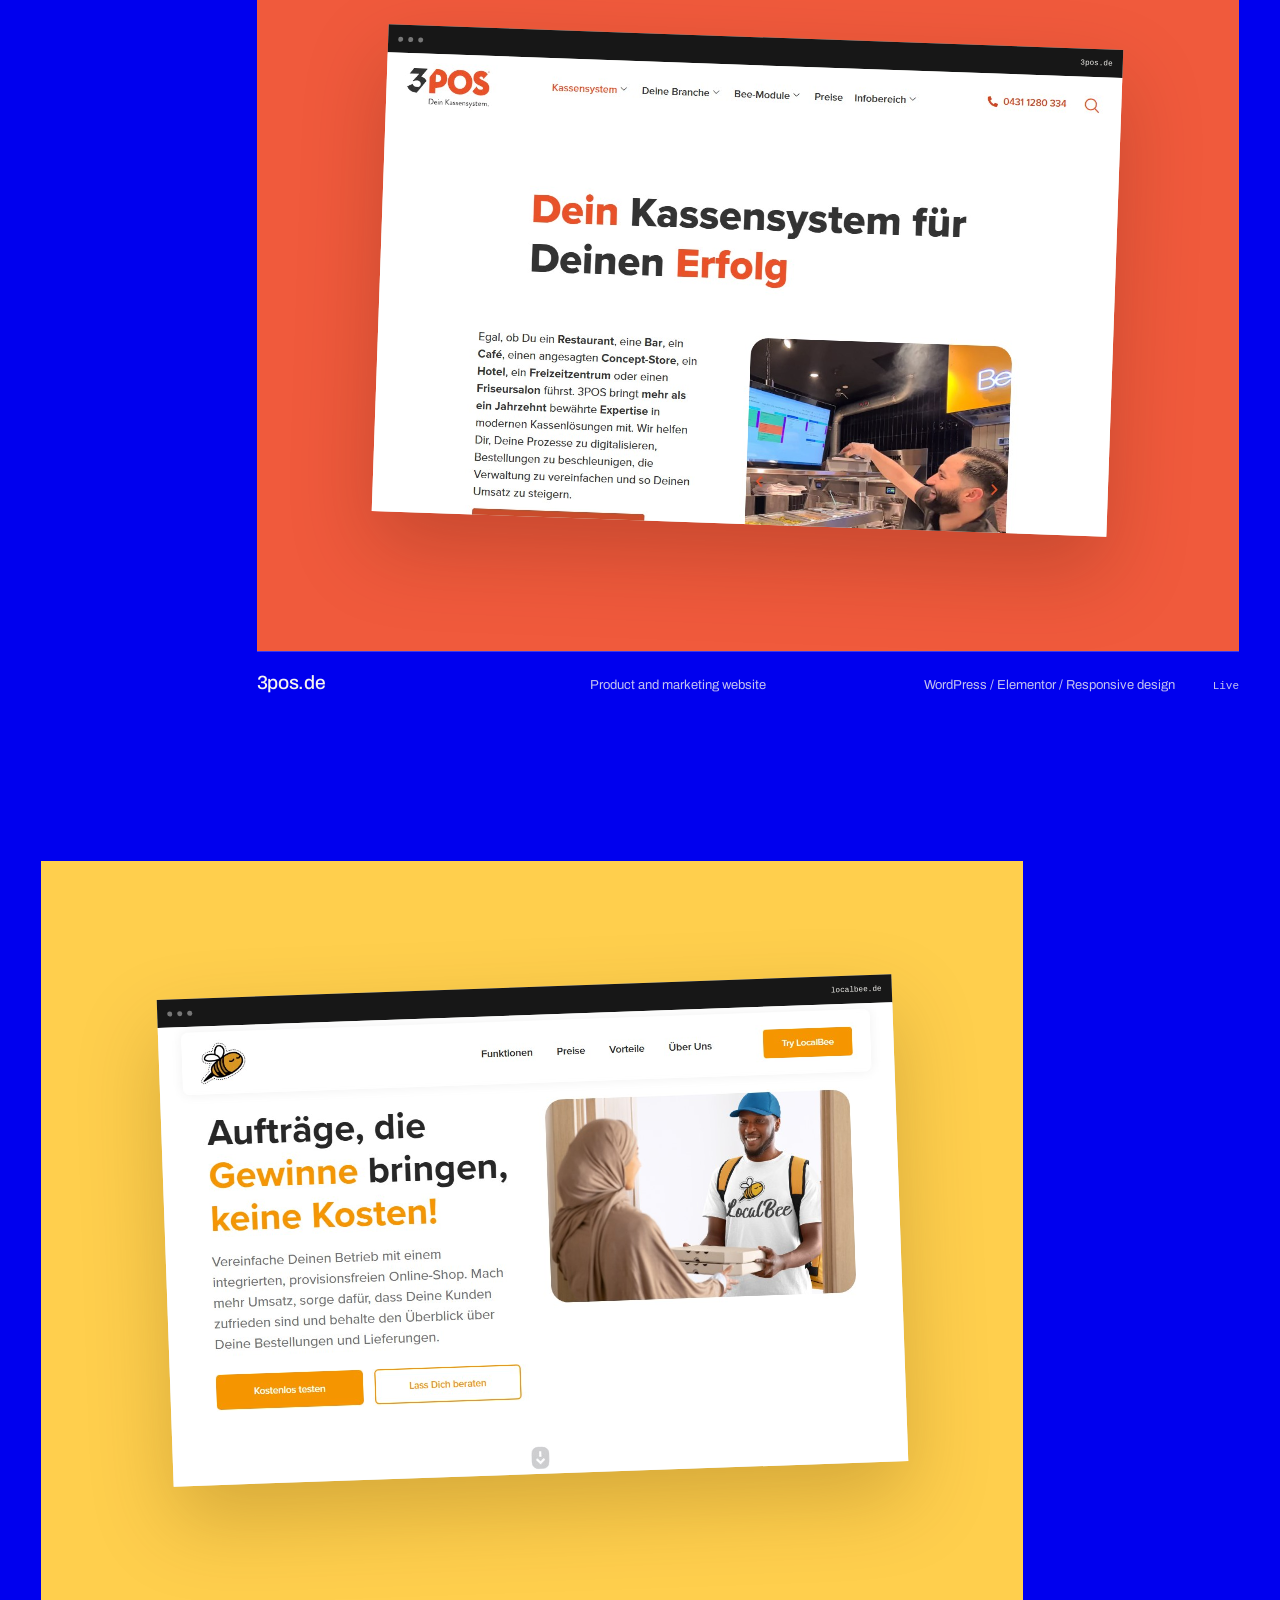
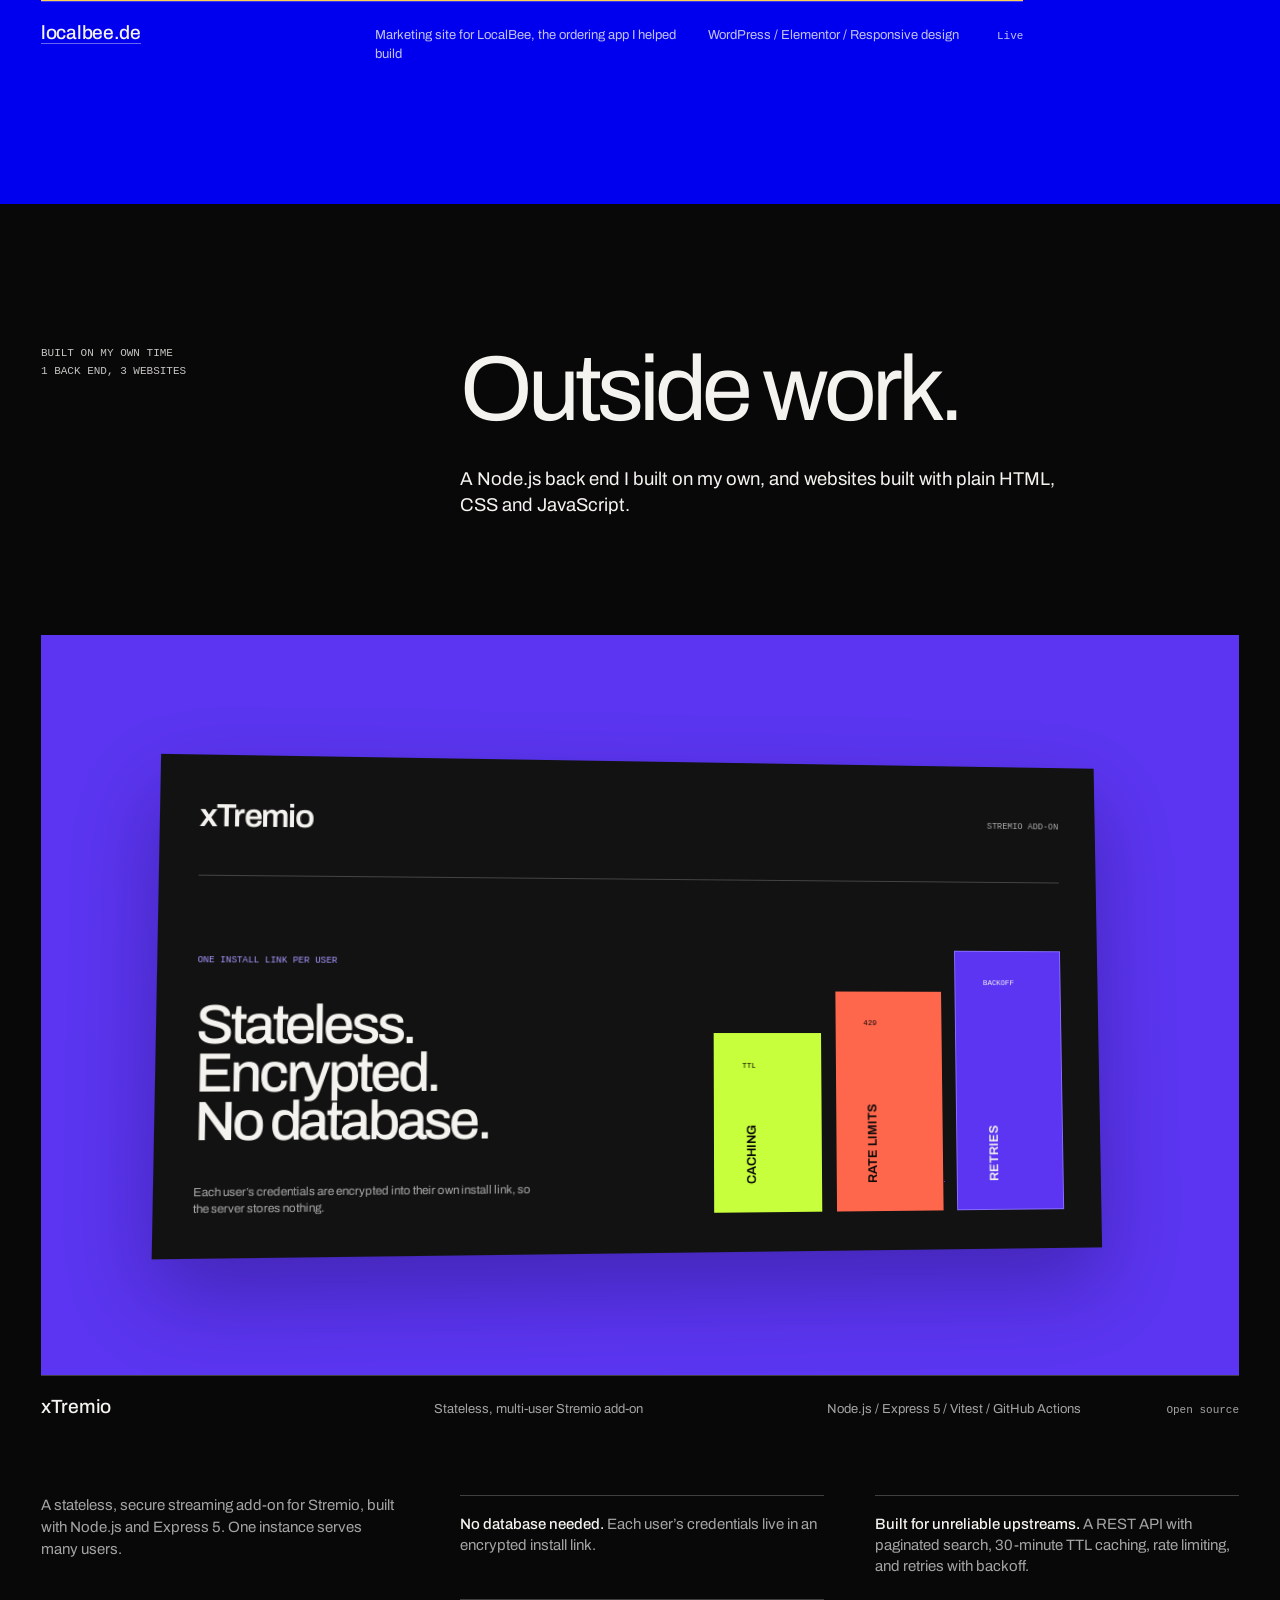
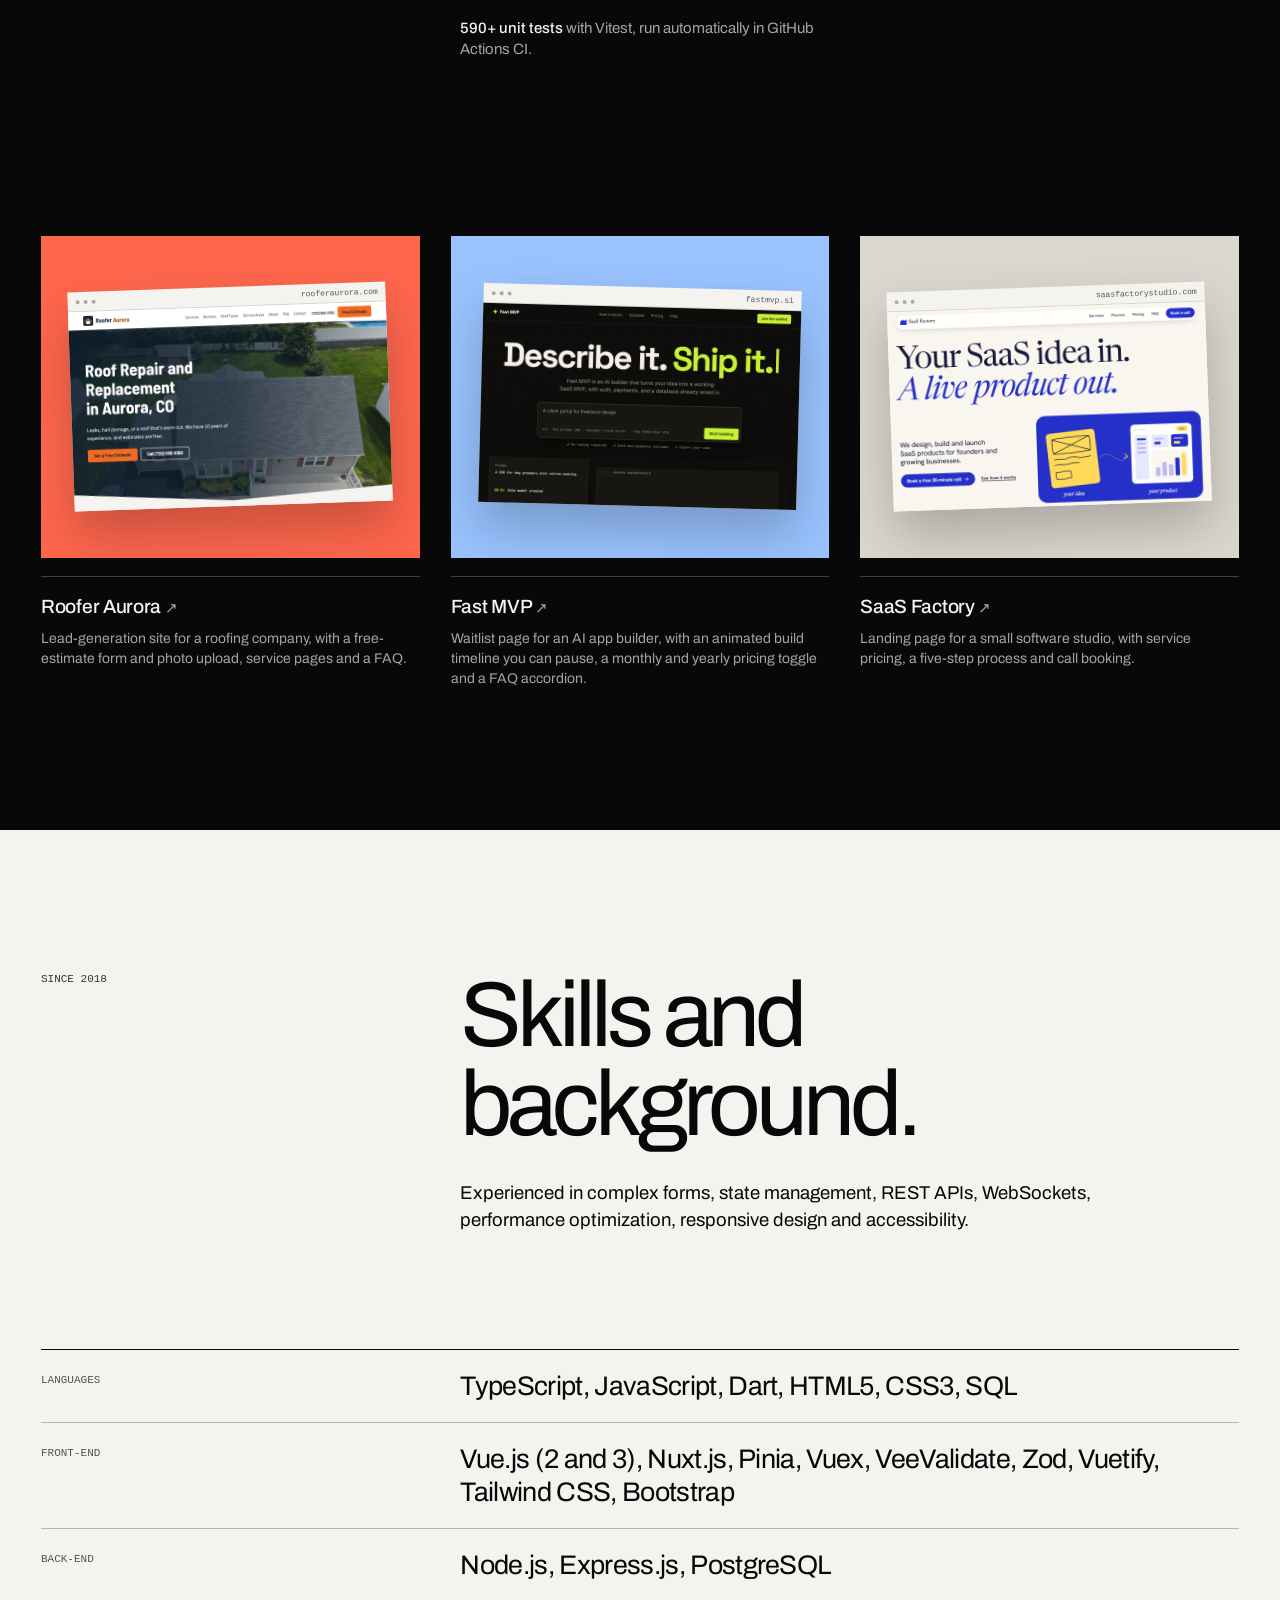
==== commit 1371cbc1: "add LocalBee and PlaceBee demos, rebuild admin portal demo from the real portal, rewrite experience " ====
--- a/index.html
+++ b/index.html
@@ -103,8 +103,8 @@
         <ul class="rows" role="list">
           <li class="row" id="admin-portal">
             <h4>Admin portal</h4>
-            <div class="row-body"><p>An admin portal built on REST APIs, with VeeValidate and Zod form validation. It gives administrators full control over orders, invoices, subscriptions, users and analytics, and <strong>significantly sped up customer onboarding</strong>.</p></div>
-            <p class="row-stack">Nuxt, TypeScript, Vite, Tailwind CSS, VeeValidate, Zod, REST APIs</p>
+            <div class="row-body"><p>A self-service portal for 3POS customers and staff that I built as the main developer, on REST APIs and in four languages. Customers order modules and pay through Stripe, pause or change their subscriptions, download invoices as PDF and manage their own users. Admins and resellers manage companies, products and discounts, and role-based access decides what each of the four account types sees. Forms are validated with VeeValidate and Zod. It <strong>significantly sped up customer onboarding</strong>.</p></div>
+            <p class="row-stack">Nuxt, TypeScript, Pinia, Nuxt i18n, VeeValidate, Zod, Stripe, REST APIs</p>
           </li>
           <li class="row" id="kitchen-monitor">
             <h4>Kitchen Monitor</h4>
@@ -120,24 +120,27 @@
             <p class="row-stack">Vue, JavaScript, Vuetify, WebSockets, REST APIs</p>
           </li>
           <li class="row" id="cashier">
-            <h4>Web POS cashier</h4>
-            <div class="row-body"><p>Features and production fixes for the web POS cashier system used daily by restaurant staff. I cut load times with code splitting, lazy loading and caching.</p></div>
-            <p class="row-stack">Vue, JavaScript, Vuetify, Bootstrap, REST APIs</p>
+            <h4>3POS point of sale</h4>
+            <div class="row-body">
+              <p>The 3POS point-of-sale app used daily by restaurant and retail staff. One Vue codebase ships to the browser, to Windows, macOS and Linux desktops, and to iOS and Android tablets.</p>
+              <p>Since 2021 I’ve made over 1,000 commits to it: at the till (gift cards, tips, discounts, weighing, on-screen keyboards) and across the back office (items and stock, labels and barcodes, invoices, accounting exports, sales analytics with Excel export, and settings for kiosks, TableBee, delivery and reservations). I cut load times with code splitting, lazy loading and caching.</p>
+            </div>
+            <p class="row-stack">Vue, JavaScript, Vuetify, Vuex, Bootstrap, IndexedDB, REST APIs</p>
           </li>
           <li class="row" id="ordering">
-            <h4>Kiosk and QR ordering</h4>
-            <div class="row-body"><p>A self-service kiosk for fast-food restaurants, and a QR-code table ordering app that lets diners order from their own phones. Both boosted order volume, cut counter workload and sped up table turnaround.</p></div>
-            <p class="row-stack">Vue, TypeScript, Vuetify, REST APIs</p>
+            <h4>Kiosk and TableBee QR ordering</h4>
+            <div class="row-body"><p>A self-service kiosk for fast-food restaurants, and TableBee, a QR-code table ordering app. Diners scan the code on their table, browse the menu with allergen filters, pay with Mollie, PayPal or a gift card, and see live when staff approve their order. I built TableBee’s first menu, cart and checkout in 2021, and later added its all-you-can-eat mode, session timeouts, minimum order values and Mollie payments. Both apps boosted order volume, cut counter workload and sped up table turnaround.</p></div>
+            <p class="row-stack">Vue, JavaScript, TypeScript, Vuetify, Vuex, Socket.IO, REST APIs</p>
           </li>
           <li class="row" id="online-ordering">
-            <h4>Online ordering</h4>
-            <div class="row-body"><p>An online ordering system for delivery and pickup that improved order accuracy for staff and customers.</p></div>
-            <p class="row-stack">Vue, JavaScript, Vuetify, REST APIs</p>
+            <h4>LocalBee online ordering</h4>
+            <div class="row-body"><p>LocalBee, an online ordering web app for restaurant delivery and pickup that I worked on from its first version in 2021. Diners browse the menu, check their address against the delivery area, apply coupons, schedule orders and pay online with PayPal or Mollie, then follow their order on a tracking page. Accounts keep addresses, order history and favorite restaurants, in German, English and French. Orders go straight to the restaurant’s POS and Kitchen Monitor. It <strong>improved order accuracy</strong> for staff and customers.</p></div>
+            <p class="row-stack">Vue, JavaScript, Vuetify, Vuex, Vue I18n, PWA, REST APIs</p>
           </li>
           <li class="row" id="reservations">
-            <h4>Table reservations</h4>
-            <div class="row-body"><p>A table reservation system with dish pre-ordering and real-time availability, preventing double bookings.</p></div>
-            <p class="row-stack">Vue, JavaScript, Vuetify, REST APIs</p>
+            <h4>PlaceBee table reservations</h4>
+            <div class="row-body"><p>PlaceBee, a table reservation web app for restaurants that I built as the main developer from 2021. Guests choose a reservation type and party size, pick from the times still free, choose tables that fit their group, pre-order dishes and confirm. The receipt carries a QR code and can be saved as a PDF or added to a calendar. Each venue sets its own colors, texts and opening hours and can skip the table or dish steps, in German, English and French. Real-time availability <strong>prevents double bookings</strong>.</p></div>
+            <p class="row-stack">Vue, JavaScript, Vuetify, Vuex, Vue I18n, REST APIs</p>
           </li>
           <li class="row" id="wordpress">
             <h4>Product websites</h4>
@@ -156,7 +159,7 @@
         <ul class="rows" role="list">
           <li class="row" id="event-scanner">
             <h4>Event Scanner</h4>
-            <div class="row-body"><p>Ticket scanning for check-in and check-out at stadiums and event venues. It <strong>cut attendee wait times by 50%</strong>.</p></div>
+            <div class="row-body"><p>Ticket scanning for check-in and check-out at stadiums and event venues. It <strong>cut attendee wait times by 50%</strong>. Available on <a href="https://play.google.com/store/apps/details?id=com.eventbeescanner">Google Play</a>.</p></div>
             <p class="row-stack">React Native</p>
           </li>
           <li class="row" id="stock-taking">
@@ -194,7 +197,7 @@
     <!-- Selected work -->
     <section class="work section" id="work" aria-labelledby="work-title">
       <div class="section-heading">
-        <p class="section-meta">3POS products<br>7 of the 10+ I shipped</p>
+        <p class="section-meta">3POS products<br>9 of the 10+ I shipped</p>
         <h2 id="work-title">Screens staff use<br>every shift.</h2>
       </div>
 
@@ -208,7 +211,6 @@
                   <span class="kds-name">Kitchen Monitor</span>
                   <span class="kds-meta">
                     <span class="kds-live"><span class="live-dot" aria-hidden="true"></span><span class="kds-open">4 open</span></span>
-                    <button type="button" class="kds-pause" aria-pressed="false">Pause</button>
                   </span>
                 </div>
                 <ul class="kds-orders" role="list">
@@ -234,31 +236,46 @@
         <article class="project project--live" aria-labelledby="p-admin">
           <div class="project-visual project-visual--admin">
             <div class="browser-frame">
-              <div class="browser-bar" aria-hidden="true"><span></span><span></span><span></span><b>3POS Admin</b></div>
+              <div class="browser-bar" aria-hidden="true"><span></span><span></span><span></span><b>3POS Management</b></div>
               <div class="admin-ui">
-                <div class="admin-copy" aria-hidden="true"><small>Orders / invoices / users</small><strong>Every location.<br>One portal.</strong><em>Onboard a customer</em></div>
+                <div class="admin-side">
+                  <span class="admin-brand" aria-hidden="true">3POS Management</span>
+                  <!-- As in the real portal, the role decides which sections the sidebar shows. -->
+                  <div class="admin-role" role="group" aria-label="View the portal as">
+                    <button type="button" aria-pressed="true" data-role="admin">Admin</button>
+                    <button type="button" aria-pressed="false" data-role="customer">Customer</button>
+                  </div>
+                  <div class="admin-tabs" role="tablist" aria-label="Admin portal demo" aria-orientation="vertical">
+                    <button type="button" role="tab" id="admin-tab-dashboard" aria-controls="admin-rows" aria-selected="true" data-tab="dashboard" data-roles="admin customer">Dashboard</button>
+                    <button type="button" role="tab" id="admin-tab-systems" aria-controls="admin-rows" aria-selected="false" tabindex="-1" data-tab="systems" data-roles="admin customer">Systems</button>
+                    <button type="button" role="tab" id="admin-tab-orders" aria-controls="admin-rows" aria-selected="false" tabindex="-1" data-tab="orders" data-roles="admin customer">Orders</button>
+                    <button type="button" role="tab" id="admin-tab-invoices" aria-controls="admin-rows" aria-selected="false" tabindex="-1" data-tab="invoices" data-roles="admin customer">Invoices</button>
+                    <button type="button" role="tab" id="admin-tab-subscriptions" aria-controls="admin-rows" aria-selected="false" tabindex="-1" data-tab="subscriptions" data-roles="admin customer">Subscriptions</button>
+                    <button type="button" role="tab" id="admin-tab-mail-storage" aria-controls="admin-rows" aria-selected="false" tabindex="-1" data-tab="mail-storage" data-roles="admin">Mail storage</button>
+                    <button type="button" role="tab" id="admin-tab-companies" aria-controls="admin-rows" aria-selected="false" tabindex="-1" data-tab="companies" data-roles="admin">Companies</button>
+                    <button type="button" role="tab" id="admin-tab-products" aria-controls="admin-rows" aria-selected="false" tabindex="-1" data-tab="products" data-roles="admin">Products</button>
+                    <button type="button" role="tab" id="admin-tab-discounts" aria-controls="admin-rows" aria-selected="false" tabindex="-1" data-tab="discounts" data-roles="admin">Discounts</button>
+                    <button type="button" role="tab" id="admin-tab-users" aria-controls="admin-rows" aria-selected="false" tabindex="-1" data-tab="users" data-roles="admin customer">Users</button>
+                  </div>
+                </div>
                 <div class="admin-table">
-                  <div class="admin-tabs" role="tablist" aria-label="Admin portal demo">
-                    <button type="button" role="tab" id="admin-tab-orders" aria-controls="admin-rows" aria-selected="true" data-tab="orders">Orders</button>
-                    <button type="button" role="tab" id="admin-tab-invoices" aria-controls="admin-rows" aria-selected="false" tabindex="-1" data-tab="invoices">Invoices</button>
-                    <button type="button" role="tab" id="admin-tab-users" aria-controls="admin-rows" aria-selected="false" tabindex="-1" data-tab="users">Users</button>
+                  <div class="admin-head" aria-hidden="true"><strong class="admin-title">Dashboard</strong><small class="admin-scope">All companies</small></div>
+                  <div class="admin-rows" id="admin-rows" role="tabpanel" aria-labelledby="admin-tab-dashboard">
+                    <p><span>Systems</span><span>Active</span><b>148</b></p>
+                    <p><span>Subscriptions</span><span>Active</span><b>212</b></p>
+                    <p><span>Companies</span><span>Customer</span><b>96</b></p>
+                    <p><span>Orders</span><span>Ordered</span><b>6</b></p>
+                    <p><span>Invoices</span><span class="is-warn">Due</span><b>3</b></p>
                   </div>
-                  <div class="admin-rows" id="admin-rows" role="tabpanel" aria-labelledby="admin-tab-orders">
-                    <p><span>#1042</span><span>Paid</span><b>84.50</b></p>
-                    <p><span>#1041</span><span>Paid</span><b>27.00</b></p>
-                    <p><span>#1040</span><span class="is-warn">Open</span><b>112.90</b></p>
-                    <p><span>#1039</span><span>Paid</span><b>46.20</b></p>
-                    <p><span>#1038</span><span>Paid</span><b>63.75</b></p>
-                  </div>
                 </div>
               </div>
             </div>
-            <p class="demo-hint">A small working copy of the portal. Switch the tabs to browse orders, invoices and users.</p>
+            <p class="demo-hint">A small working copy of the portal. Switch between admin and customer to see what each one manages.</p>
           </div>
           <div class="project-info">
             <h3 id="p-admin"><a href="#admin-portal">Admin portal</a></h3>
-            <p>Orders, invoices, subscriptions and analytics</p>
-            <p>Nuxt / TypeScript / Vite / Zod</p>
+            <p>Self-service billing for customers, full control for admins</p>
+            <p>Nuxt / TypeScript / Pinia / Zod</p>
             <span>Faster onboarding</span>
           </div>
         </article>
@@ -269,7 +286,6 @@
             <div class="cashier-frame">
               <div class="cashier-menu">
                 <div class="cashier-top" aria-hidden="true"><b>3POS</b><span>Cashier / Table 12</span></div>
-                <strong aria-hidden="true">Every order.<br>Every shift.</strong>
                 <div class="cashier-items" role="group" aria-label="Menu items">
                   <button type="button" data-name="Burger" data-price="11.50">Burger</button>
                   <button type="button" data-name="Pizza" data-price="9.90">Pizza</button>
@@ -277,6 +293,9 @@
                   <button type="button" data-name="Fries" data-price="4.50">Fries</button>
                   <button type="button" data-name="Cola" data-price="3.00">Cola</button>
                   <button type="button" data-name="Water" data-price="2.00">Water</button>
+                  <button type="button" data-name="Wrap" data-price="8.00">Wrap</button>
+                  <button type="button" data-name="Coffee" data-price="2.80">Coffee</button>
+                  <button type="button" data-name="Tiramisu" data-price="4.50">Tiramisu</button>
                 </div>
               </div>
               <div class="cashier-ticket">
@@ -300,7 +319,141 @@
           </div>
         </article>
 
-        <!-- 4. Event Scanner: a working demo, tap the code to scan -->
+        <!-- 4. LocalBee ordering: a working demo, add dishes, order, then follow the order -->
+        <article class="project project--live" aria-labelledby="p-lbapp">
+          <div class="project-visual project-visual--lbapp">
+            <div class="lb-copy">
+              <small aria-hidden="true">Delivery and pickup</small>
+              <strong aria-hidden="true">Order in.<br>Track it.</strong>
+              <span>Online ordering restaurants run on their own site. <span class="demo-hint">Add dishes, then order to follow it live.</span></span>
+            </div>
+            <div class="lb-phone">
+              <section class="lb-screen" aria-label="LocalBee ordering demo">
+                <p class="lb-top" aria-hidden="true"><b>LocalBee</b><span>Pizza Nova</span></p>
+                <div class="lb-menu">
+                  <div class="lb-mode" role="group" aria-label="Order type">
+                    <button type="button" aria-pressed="true" data-mode="delivery">Delivery</button>
+                    <button type="button" aria-pressed="false" data-mode="pickup">Pickup</button>
+                  </div>
+                  <ul class="lb-items" role="list">
+                    <li><span><b>Margherita</b><small>8.90</small></span><button type="button" data-name="Margherita" data-price="8.90" aria-label="Add Margherita">+</button></li>
+                    <li><span><b>Chicken tagine</b><small>12.90</small></span><button type="button" data-name="Chicken tagine" data-price="12.90" aria-label="Add Chicken tagine">+</button></li>
+                    <li><span><b>Caesar salad</b><small>7.50</small></span><button type="button" data-name="Caesar salad" data-price="7.50" aria-label="Add Caesar salad">+</button></li>
+                    <li><span><b>Mint tea</b><small>2.50</small></span><button type="button" data-name="Mint tea" data-price="2.50" aria-label="Add Mint tea">+</button></li>
+                  </ul>
+                  <button type="button" class="lb-order">Order · 2 items · 21.80</button>
+                </div>
+                <div class="lb-track" hidden>
+                  <small class="lb-track-id">Order #5120</small>
+                  <strong class="lb-track-now">Received</strong>
+                  <p class="lb-track-sum">2 items · 21.80 · Delivery</p>
+                  <ol class="lb-steps">
+                    <li>Received</li>
+                    <li>Preparing</li>
+                    <li class="lb-last">On the way</li>
+                  </ol>
+                  <button type="button" class="lb-again">New order</button>
+                </div>
+              </section>
+            </div>
+            <p class="sr-only lb-status" aria-live="polite"></p>
+          </div>
+          <div class="project-info">
+            <h3 id="p-lbapp"><a href="#online-ordering">LocalBee ordering</a></h3>
+            <p>Delivery and pickup ordering for restaurants</p>
+            <p>Vue / Vuex / Vue I18n / PWA</p>
+            <span>Better order accuracy</span>
+          </div>
+        </article>
+
+        <!-- 5. PlaceBee reservations: a working demo, pick guests, day and time, then book -->
+        <article class="project project--live" aria-labelledby="p-placebee">
+          <div class="project-visual project-visual--placebee">
+            <div class="pb-frame">
+              <div class="browser-bar" aria-hidden="true"><span></span><span></span><span></span><b>PlaceBee</b></div>
+              <section class="pb-ui" aria-label="PlaceBee reservation demo">
+                <!-- The real app's six steps. The demo covers steps 1 and 2, then the confirmation. -->
+                <ol class="pb-steps" aria-hidden="true">
+                  <li class="is-done">Guests</li>
+                  <li class="is-current">Date and time</li>
+                  <li>Table</li>
+                  <li>Dishes</li>
+                  <li>Details</li>
+                  <li>Done</li>
+                </ol>
+                <div class="pb-main">
+                  <!-- Step 1: reservation type and number of guests -->
+                  <div class="pb-guests-step" hidden>
+                    <p class="pb-title">Number of guests</p>
+                    <div class="pb-field">
+                      <small id="pb-type-label">Reservation type</small>
+                      <p class="pb-type" aria-labelledby="pb-type-label">Dinner</p>
+                    </div>
+                    <div class="pb-field">
+                      <small id="pb-guests-label">Guests</small>
+                      <div class="pb-guests" role="group" aria-labelledby="pb-guests-label">
+                        <button type="button" data-step="-1" aria-label="Fewer guests">−</button>
+                        <output class="pb-guests-count" aria-live="polite">4</output>
+                        <button type="button" data-step="1" aria-label="More guests">+</button>
+                      </div>
+                    </div>
+                    <button type="button" class="pb-next">Next: date and time</button>
+                  </div>
+                  <!-- Step 2: date and time -->
+                  <div class="pb-form">
+                    <div class="pb-head">
+                      <p class="pb-title">Date and time</p>
+                      <button type="button" class="pb-back"><span class="pb-back-guests">4 guests</span> · Change</button>
+                    </div>
+                    <div class="pb-field">
+                      <small id="pb-day-label">Day</small>
+                      <div class="pb-days" role="group" aria-labelledby="pb-day-label">
+                        <button type="button" aria-pressed="false" data-day="fri">Fri 12</button>
+                        <button type="button" aria-pressed="true" data-day="sat">Sat 13</button>
+                        <button type="button" aria-pressed="false" data-day="sun">Sun 14</button>
+                      </div>
+                    </div>
+                    <div class="pb-field">
+                      <small id="pb-time-label">Time</small>
+                      <div class="pb-times" role="group" aria-labelledby="pb-time-label">
+                        <button type="button" aria-pressed="false" data-time="18:00">18:00</button>
+                        <button type="button" aria-pressed="false" data-time="18:30" disabled>Full</button>
+                        <button type="button" aria-pressed="false" data-time="19:00">19:00</button>
+                        <button type="button" aria-pressed="false" data-time="19:30" disabled>Full</button>
+                        <button type="button" aria-pressed="true" data-time="20:00">20:00</button>
+                        <button type="button" aria-pressed="false" data-time="20:30" disabled>Full</button>
+                      </div>
+                    </div>
+                    <button type="button" class="pb-book">Book · Sat 13, 20:00</button>
+                  </div>
+                  <div class="pb-receipt" hidden>
+                    <svg viewBox="0 0 21 21" shape-rendering="crispEdges" aria-hidden="true">
+                      <path d="M0 0h7v7H0zM14 0h7v7h-7zM0 14h7v7H0z" fill="currentColor"/>
+                      <path d="M1 1h5v5H1zM15 1h5v5h-5zM1 15h5v5H1z" fill="#f7f5ee"/>
+                      <path d="M2 2h3v3H2zM16 2h3v3h-3zM2 16h3v3H2zM8 1h3v2H8zM9 4h2v3H9zM0 9h3v2H0zM4 8h3v2H4zM8 8h5v2H8zM14 9h2v3h-2zM17 8h4v2h-4zM2 12h4v1H2zM8 11h2v3H8zM11 12h2v2h-2zM18 12h3v2h-3zM8 15h3v2H8zM12 15h4v2h-4zM17 16h2v3h-2zM9 18h3v3H9zM13 19h3v2h-3zM19 19h2v2h-2z" fill="currentColor"/>
+                    </svg>
+                    <div>
+                      <small class="pb-ref">Booking PB-2318</small>
+                      <strong class="pb-when">4 guests, Sat 13, 20:00</strong>
+                      <p class="pb-extras" aria-hidden="true"><span>PDF</span><span>Add to calendar</span></p>
+                      <button type="button" class="pb-again">New booking</button>
+                    </div>
+                  </div>
+                </div>
+              </section>
+            </div>
+            <p class="demo-hint">A small working copy of the booking page. Full slots can’t be booked. Change the guests to see that large groups only fit some times.</p>
+            <p class="sr-only pb-status" aria-live="polite"></p>
+          </div>
+          <div class="project-info">
+            <h3 id="p-placebee"><a href="#reservations">PlaceBee</a></h3>
+            <p>Table booking with dish pre-ordering</p>
+            <p>Vue / Vuex / Vuetify / Vue I18n</p>
+            <span>No double bookings</span>
+          </div>
+        </article>
+
+        <!-- 6. Event Scanner: a working demo, tap the code to scan -->
         <article class="project project--live" aria-labelledby="p-scan">
           <div class="project-visual project-visual--scan">
             <div class="scan-mark" aria-hidden="true">S<span>C</span>AN</div>
@@ -332,7 +485,7 @@
           </div>
         </article>
 
-        <!-- 5. Price Check: a working demo, tap the barcode to scan -->
+        <!-- 7. Price Check: a working demo, tap the barcode to scan -->
         <article class="project project--live" aria-labelledby="p-price">
           <div class="project-visual project-visual--price">
             <div class="price-copy">
@@ -359,7 +512,7 @@
           </div>
         </article>
 
-        <!-- 6. 3pos.de -->
+        <!-- 8. 3pos.de -->
         <article class="project" aria-labelledby="p-site">
           <a class="project-visual project-visual--web" href="https://www.3pos.de/">
             <span class="sr-only">Visit the 3pos.de website</span>
@@ -377,7 +530,7 @@
           </div>
         </article>
 
-        <!-- 7. localbee.de -->
+        <!-- 9. localbee.de -->
         <article class="project" aria-labelledby="p-localbee">
           <a class="project-visual project-visual--web project-visual--localbee" href="https://www.localbee.de/">
             <span class="sr-only">Visit the localbee.de website</span>
@@ -388,8 +541,8 @@
             <span class="view-project" aria-hidden="true">Live site ↗</span>
           </a>
           <div class="project-info">
-            <h3 id="p-localbee">localbee.de</h3>
-            <p>Product website for the LocalBee online shop</p>
+            <h3 id="p-localbee"><a href="#online-ordering">localbee.de</a></h3>
+            <p>Marketing site for LocalBee, the ordering app I helped build</p>
             <p>WordPress / Elementor / Responsive design</p>
             <span>Live</span>
           </div>
--- a/styles.css
+++ b/styles.css
@@ -319,7 +319,7 @@
 .project-info span { font: 11px var(--font-mono); }
 
 /* Mock frames tilt slightly and settle on hover. */
-.browser-frame, .cashier-frame, .price-phone, .phone, .xtremio-frame, .shot-frame {
+.browser-frame, .cashier-frame, .price-phone, .phone, .xtremio-frame, .shot-frame, .lb-phone, .pb-frame {
   transition: transform 600ms var(--ease);
 }
 
@@ -356,17 +356,6 @@
 .kds-live { display: inline-flex; align-items: center; gap: .45rem; color: #55554f; font-variant-numeric: tabular-nums; }
 .live-dot { width: .5rem; height: .5rem; border-radius: 50%; background: #1f9d55; }
 .kds.is-paused .live-dot { background: #a8a69e; }
-.kds-pause {
-  min-height: 28px;
-  padding: .2rem .7rem;
-  border: 1px solid #b9b7b0;
-  border-radius: 999px;
-  background: transparent;
-  font: inherit;
-  text-transform: uppercase;
-  cursor: pointer;
-}
-.kds-pause:hover { border-color: var(--ink); }
 .kds :focus-visible { outline-color: var(--blue); outline-offset: 2px; }
 
 /* .kds prefix outranks the ul[role="list"] padding reset. */
@@ -440,32 +429,54 @@
 .browser-bar { display: flex; align-items: center; gap: 5px; height: 28px; padding: 0 10px; border-bottom: 1px solid #c9c7c0; }
 .browser-bar span { width: 5px; height: 5px; border-radius: 50%; background: #aaa; }
 .browser-bar b { margin-left: auto; font: 7px var(--font-mono); }
-.admin-ui { display: grid; grid-template-columns: 1fr 1fr; align-items: center; gap: 6%; min-height: clamp(210px, 31vw, 480px); padding: 7%; }
-.admin-copy { display: flex; flex-direction: column; align-items: start; }
-.admin-copy small, .admin-copy em { font: clamp(6px, .6vw, 9px) var(--font-mono); text-transform: uppercase; }
-.admin-copy strong { margin: 12% 0; font-size: clamp(20px, 3vw, 50px); font-weight: 600; line-height: .95; letter-spacing: -.05em; }
-.admin-copy em { padding-bottom: 2px; border-bottom: 1px solid; font-style: normal; }
-.admin-table { padding: 6%; color: var(--paper); background: #161616; font: clamp(6px, .85vw, 13px) var(--font-mono); }
-.admin-tabs { display: flex; flex-wrap: wrap; gap: 0 8%; padding-bottom: 5%; }
-/* Real tab buttons: a 9px floor and 24px height keep them readable and tappable on phones. */
+.admin-ui { display: grid; grid-template-columns: clamp(100px, 27%, 230px) 1fr; min-height: clamp(210px, 31vw, 480px); }
+
+/* Sidebar: each section of the portal is a real tab button. */
+.admin-side { display: flex; flex-direction: column; gap: clamp(10px, 2vw, 28px); padding: clamp(10px, 1.6vw, 24px) clamp(6px, 1vw, 14px); color: var(--paper); background: #161616; }
+.admin-brand { padding-inline: clamp(6px, .7vw, 10px); font: 600 clamp(10px, 1vw, 15px) var(--font-sans); letter-spacing: -.02em; }
+.admin-tabs { display: flex; flex-direction: column; gap: 2px; }
+/* Role switch: admin (3POS) or customer, as the real portal's permissions decide the sidebar */
+.admin-role { display: flex; flex-wrap: wrap; gap: 2px; padding: 2px; border: 1px solid #3a3a3a; border-radius: 14px; }
+.admin-role button {
+  flex: 1 1 auto;
+  min-height: 24px;
+  padding: 0 .6em;
+  border: 0;
+  border-radius: 12px;
+  color: #9a9a9a;
+  background: none;
+  font: clamp(9px, .8vw, 12px) var(--font-mono);
+  cursor: pointer;
+  transition: color 200ms, background-color 200ms;
+}
+.admin-role button:hover { color: var(--paper); }
+.admin-role button[aria-pressed="true"] { color: var(--ink); background: var(--paper); }
+/* A 9px floor and 24px height keep the buttons readable and tappable on phones. */
 .admin-tabs button {
   min-height: 24px;
-  padding: 0;
+  padding: .35em clamp(6px, .7vw, 10px);
   border: 0;
-  border-bottom: 1px solid transparent;
+  border-left: 2px solid transparent;
   color: #9a9a9a;
   background: none;
   font: clamp(9px, .85vw, 13px) var(--font-mono);
+  text-align: left;
   cursor: pointer;
-  transition: color 200ms, border-color 200ms;
+  transition: color 200ms, background-color 200ms, border-color 200ms;
 }
 .admin-tabs button:hover { color: var(--paper); }
-.admin-tabs button[aria-selected="true"] { color: var(--paper); border-bottom-color: var(--coral); }
-.admin-table :focus-visible { outline-offset: 2px; }
-.admin-table p { display: grid; grid-template-columns: 1fr 1fr auto; gap: 6px; padding-block: 6%; border-top: 1px solid #444; }
-.admin-table p b { font-weight: 400; }
-.admin-table p span:nth-child(2) { color: var(--lime); }
-.admin-table p span.is-warn { color: var(--coral); }
+.admin-tabs button[aria-selected="true"] { color: var(--paper); background: #262626; border-left-color: var(--coral); }
+.admin-side :focus-visible { outline-color: var(--paper); outline-offset: -2px; }
+
+/* Main panel: section title and table */
+.admin-table { padding: clamp(12px, 3vw, 44px); font: clamp(6px, .85vw, 13px) var(--font-mono); }
+.admin-head { display: flex; align-items: baseline; justify-content: space-between; gap: 1em; margin-bottom: 6%; }
+.admin-title { font: 600 clamp(14px, 2vw, 32px) var(--font-sans); line-height: 1; letter-spacing: -.04em; }
+.admin-head small { color: #6b6a65; font-size: inherit; text-transform: uppercase; }
+.admin-table p { display: grid; grid-template-columns: 1fr 1fr auto; align-items: center; gap: 6px; padding-block: 4.5%; border-top: 1px solid #d3d1c9; }
+.admin-table p b { font-weight: 400; font-variant-numeric: tabular-nums; }
+.admin-table p span:nth-child(2) { justify-self: start; padding: .15em .6em; border-radius: 999px; background: var(--lime); }
+.admin-table p span.is-warn { background: var(--coral); }
 .admin-rows.is-switching p { animation: demo-in 380ms var(--ease) both; animation-delay: calc(var(--i, 0) * 45ms); }
 @keyframes demo-in { from { opacity: 0; transform: translateY(6px); } }
 
@@ -478,8 +489,7 @@
 .cashier-top { display: flex; justify-content: space-between; align-items: center; padding-bottom: 4%; border-bottom: 1px solid #bbb; }
 .cashier-top b { font-size: clamp(13px, 1.8vw, 28px); }
 .cashier-top span { font: clamp(6px, .7vw, 10px) var(--font-mono); }
-.cashier-menu > strong { margin: 6% 0; font-size: clamp(18px, 3vw, 46px); font-weight: 600; line-height: .95; letter-spacing: -.05em; }
-.cashier-items { display: grid; flex: 1; grid-template-columns: repeat(3, 1fr); gap: 3%; }
+.cashier-items { display: grid; flex: 1; grid-template-columns: repeat(3, 1fr); gap: 3%; margin-top: 6%; }
 /* Menu tiles are real buttons: a 9px floor keeps their labels readable on phones. */
 .cashier-items button {
   display: flex;
@@ -499,6 +509,7 @@
 .cashier-items button:nth-child(1) { color: var(--paper); background: var(--blue); }
 .cashier-items button:nth-child(4) { background: var(--lime); }
 .cashier-items button:nth-child(5) { background: var(--coral); }
+.cashier-items button:nth-child(9) { background: var(--sky); }
 .cashier-frame :focus-visible { outline-color: #161616; outline-offset: 2px; }
 .cashier-ticket { display: flex; flex-direction: column; padding: 8%; color: var(--paper); background: #161616; }
 .cashier-ticket :focus-visible { outline-color: var(--paper); }
@@ -662,6 +673,122 @@
 .project-visual--localbee { background: var(--honey); }
 .project-visual--localbee .web-frame { box-shadow: 0 35px 80px rgba(90, 60, 0, .25); transform: rotate(-2deg); }
 
+/* LocalBee ordering (live: add dishes, order, then follow the order) */
+.project-visual--lbapp { grid-template-columns: 1.15fr 1fr; gap: 6%; background: var(--honey); }
+.lb-copy { display: flex; flex-direction: column; align-items: start; justify-self: start; }
+.lb-copy small { font: clamp(7px, .8vw, 11px) var(--font-mono); text-transform: uppercase; }
+.lb-copy strong { margin: 10% 0; font-size: clamp(30px, 6vw, 92px); font-weight: 500; line-height: .9; letter-spacing: -.06em; }
+.lb-copy > span { font-size: clamp(11px, 1.3vw, 20px); }
+.lb-copy .demo-hint { display: block; max-width: 22em; margin-top: .9em; }
+.lb-phone { width: clamp(180px, 22vw, 290px); aspect-ratio: .56; padding: 4%; border-radius: 12% / 6%; background: #111; box-shadow: 0 35px 80px rgba(90, 60, 0, .3); transform: rotate(-4deg); }
+.project-visual--lbapp:hover .lb-phone { transform: rotate(0) scale(1.02); }
+.lb-screen { display: flex; flex-direction: column; height: 100%; padding: 8% 7%; overflow: hidden; border-radius: 9% / 4.5%; color: #161616; background: #f7f5ee; font-size: clamp(9px, .85vw, 13px); }
+.lb-screen :focus-visible { outline-color: #161616; outline-offset: 2px; }
+.lb-top { display: flex; justify-content: space-between; align-items: baseline; padding-bottom: 7%; }
+.lb-top b { font: 600 clamp(12px, 1.25vw, 18px) var(--font-sans); letter-spacing: -.02em; }
+.lb-top span { color: #55554f; font: clamp(8px, .7vw, 10px) var(--font-mono); text-transform: uppercase; }
+.lb-menu, .lb-track { display: flex; flex: 1; flex-direction: column; }
+.lb-menu[hidden], .lb-track[hidden] { display: none; }
+.lb-mode { display: flex; gap: 2px; padding: 2px; border: 1px solid #161616; border-radius: 999px; }
+.lb-mode button {
+  flex: 1;
+  min-height: 24px;
+  border: 0;
+  border-radius: 999px;
+  color: inherit;
+  background: none;
+  font: clamp(9px, .75vw, 11px) var(--font-mono);
+  cursor: pointer;
+}
+.lb-mode button[aria-pressed="true"] { color: var(--paper); background: #161616; }
+.lb-items { margin-top: 6%; }
+.lb-items li { display: flex; justify-content: space-between; align-items: center; gap: 8px; padding-block: 5.5%; border-bottom: 1px solid #dcd9cf; }
+.lb-items li > span { display: flex; flex-direction: column; gap: 2px; }
+.lb-items b { font-weight: 500; }
+.lb-items small { color: #55554f; font: clamp(8px, .7vw, 11px) var(--font-mono); }
+.lb-items button {
+  flex: none;
+  width: 28px;
+  height: 28px;
+  border: 0;
+  border-radius: 50%;
+  color: #161616;
+  background: var(--honey);
+  font: 600 16px/1 var(--font-sans);
+  cursor: pointer;
+  transition: box-shadow 150ms, transform 150ms;
+}
+.lb-items button:hover { box-shadow: inset 0 0 0 2px #161616; }
+.lb-items button:active { transform: scale(.9); }
+.lb-order, .lb-again {
+  min-height: 32px;
+  margin-top: auto;
+  padding: .5em 1em;
+  border: 0;
+  border-radius: 999px;
+  color: var(--paper);
+  background: #161616;
+  font: 600 clamp(9px, .85vw, 13px) var(--font-sans);
+  cursor: pointer;
+}
+.lb-order[aria-disabled="true"] { cursor: default; opacity: .55; }
+.lb-order.is-new { animation: demo-in 320ms var(--ease) both; }
+.lb-track-id { color: #55554f; font: clamp(8px, .7vw, 11px) var(--font-mono); text-transform: uppercase; }
+/* Each step gets a dot; done steps fill in, the current one pulses. */
+.lb-track-now { margin-top: 10%; font: 600 clamp(17px, 1.9vw, 28px)/1.05 var(--font-sans); letter-spacing: -.03em; }
+.lb-track-now.is-new { animation: demo-in 320ms var(--ease) both; }
+.lb-track-sum { margin-top: .5em; color: #55554f; font: clamp(8px, .7vw, 11px) var(--font-mono); }
+.lb-steps { display: flex; flex-direction: column; gap: 1.3em; margin: 14% 0 auto; padding-left: 4px; list-style: none; }
+.lb-steps li { position: relative; padding-left: 22px; color: #8a887f; transition: color 300ms; }
+.lb-steps li::before { content: ""; position: absolute; top: 50%; left: 0; width: 12px; height: 12px; border: 2px solid currentColor; border-radius: 50%; transform: translateY(-50%); }
+.lb-steps li.is-done, .lb-steps li.is-current { color: #161616; }
+.lb-steps li.is-done::before { border-color: #161616; background: var(--honey); }
+.lb-steps li.is-current { font-weight: 600; }
+.lb-steps li.is-current:not(.is-done)::before { animation: lb-pulse 1s ease-in-out infinite alternate; }
+@keyframes lb-pulse { to { background: var(--honey); } }
+
+/* PlaceBee reservations (live: guests, day and time, then book) */
+.project-visual--placebee { gap: 22px; align-content: center; background: #cdbfff; }
+.project-visual--placebee > .demo-hint { width: 86%; }
+.pb-frame { width: 86%; color: #202020; background: var(--paper); box-shadow: 0 35px 80px rgba(40, 20, 120, .28); transform: rotate(1.5deg); }
+.project-visual--placebee:hover .pb-frame { transform: rotate(0) scale(1.02); }
+.pb-ui { display: grid; grid-template-columns: clamp(90px, 24%, 200px) 1fr; min-height: clamp(250px, 30vw, 440px); }
+.pb-steps { display: flex; flex-direction: column; gap: 2px; list-style: none; padding: clamp(10px, 1.6vw, 24px) 0; background: #e6e3d9; font: clamp(8px, .75vw, 11px) var(--font-mono); counter-reset: pb; }
+.pb-steps li { padding: .5em clamp(8px, 1vw, 16px); border-left: 2px solid transparent; color: #77756d; counter-increment: pb; }
+.pb-steps li::before { content: counter(pb) "  "; white-space: pre; }
+.pb-steps li.is-done::before { content: "✓  "; }
+.pb-steps li.is-current { color: #161616; font-weight: 600; border-left-color: var(--violet); background: #f4f3ef; }
+.pb-main { display: flex; flex-direction: column; padding: clamp(12px, 2.6vw, 40px); }
+.pb-form, .pb-guests-step { display: flex; flex: 1; flex-direction: column; gap: clamp(10px, 1.6vw, 22px); }
+.pb-form[hidden], .pb-guests-step[hidden], .pb-receipt[hidden] { display: none; }
+.pb-head { display: flex; flex-wrap: wrap; justify-content: space-between; align-items: baseline; gap: 6px 12px; }
+.pb-title { font: 600 clamp(14px, 1.5vw, 22px)/1.1 var(--font-sans); letter-spacing: -.02em; }
+.pb-main .pb-back { min-height: 24px; padding: 0; border: 0; border-bottom: 1px solid currentColor; color: #4a3bb3; background: none; }
+.pb-type { display: inline-block; padding: .3em .9em; border-radius: 999px; color: var(--paper); background: var(--violet); font: clamp(9px, .85vw, 13px) var(--font-mono); }
+.pb-field small { display: block; margin-bottom: .6em; color: #6b6a65; font: clamp(8px, .7vw, 10px) var(--font-mono); text-transform: uppercase; }
+.pb-main button { font: clamp(9px, .85vw, 13px) var(--font-mono); cursor: pointer; }
+.pb-main :focus-visible { outline-color: var(--violet); outline-offset: 2px; }
+.pb-guests { display: inline-flex; align-items: center; gap: .9em; }
+.pb-guests button { width: 28px; height: 28px; border: 1px solid #161616; border-radius: 6px; color: inherit; background: none; font: 500 16px/1 var(--font-sans); }
+.pb-guests button[aria-disabled="true"] { cursor: default; opacity: .35; }
+.pb-guests-count { min-width: 2ch; font: 600 clamp(15px, 1.6vw, 24px) var(--font-sans); text-align: center; }
+.pb-days, .pb-times { display: flex; flex-wrap: wrap; gap: 6px; }
+.pb-times { display: grid; grid-template-columns: repeat(3, minmax(0, 1fr)); }
+.pb-days button, .pb-times button { min-height: 28px; padding: 0 .9em; border: 1px solid #b9b7b0; border-radius: 999px; color: inherit; background: none; transition: background-color 200ms, color 200ms, border-color 200ms; }
+.pb-days button:hover, .pb-times button:not(:disabled):hover { border-color: #161616; }
+.pb-days button[aria-pressed="true"], .pb-times button[aria-pressed="true"] { color: var(--paper); background: var(--violet); border-color: var(--violet); }
+.pb-times button:disabled { color: #a8a69e; border-style: dashed; cursor: not-allowed; }
+.pb-book, .pb-again, .pb-next { min-height: 32px; margin-top: auto; padding: .55em 1em; border: 0; color: var(--paper); background: #161616; }
+.pb-main .pb-book, .pb-main .pb-again, .pb-main .pb-next { font: 600 clamp(10px, .95vw, 14px) var(--font-sans); }
+.pb-book[aria-disabled="true"] { cursor: default; opacity: .55; }
+.pb-receipt { display: grid; flex: 1; grid-template-columns: auto 1fr; align-items: center; gap: 7%; animation: demo-in 380ms var(--ease) both; }
+.pb-receipt svg { width: clamp(64px, 9vw, 140px); color: #161616; }
+.pb-receipt > div { display: flex; flex-direction: column; align-items: start; }
+.pb-ref { color: #6b6a65; font: clamp(8px, .7vw, 10px) var(--font-mono); text-transform: uppercase; }
+.pb-when { margin: .35em 0 .8em; font: 600 clamp(15px, 2vw, 30px)/1.05 var(--font-sans); letter-spacing: -.03em; }
+.pb-extras { display: flex; flex-wrap: wrap; gap: 6px; margin-bottom: 1.4em; }
+.pb-extras span { padding: .2em .7em; border: 1px solid #b9b7b0; border-radius: 999px; font: clamp(8px, .7vw, 11px) var(--font-mono); }
+
 /* ------------------------------------------------------------
    Experience
    ------------------------------------------------------------ */
@@ -896,15 +1023,21 @@
   .section { padding-block: 85px; }
   .project-visual { min-height: 92vw; padding: 20px; }
   .project-visual--kds { min-height: 0; }
-  .browser-frame, .cashier-frame, .xtremio-frame, .web-frame { width: 100%; }
-  .project-visual--admin > .demo-hint, .project-visual--pos > .demo-hint { width: 100%; }
+  .browser-frame, .cashier-frame, .xtremio-frame, .web-frame, .pb-frame { width: 100%; }
+  .project-visual--admin > .demo-hint, .project-visual--pos > .demo-hint, .project-visual--placebee > .demo-hint { width: 100%; }
+  .project-visual--lbapp { grid-template-columns: 1fr; justify-items: center; gap: 28px; }
+  .lb-copy { justify-self: stretch; }
+  .lb-copy strong { margin: 6% 0; }
+  .lb-phone { width: min(62vw, 240px); }
+  /* The step list is decoration; on phones the booking form needs the width. */
+  .pb-ui { grid-template-columns: 1fr; }
+  .pb-steps { display: none; }
   .project-visual--price { grid-template-columns: 1fr; justify-items: center; }
   .price-copy { justify-self: stretch; }
   .project-visual--scan { min-height: 132vw; }
   .phone, .project-visual--scan:hover .phone { top: auto; right: 7%; bottom: 7%; width: 40vw; transform: rotate(6deg); }
   .scan-mark { font-size: 22vw; }
   .scan-copy { max-width: 7.5em; font-size: 17px; }
-  .admin-tabs { gap: 0 .9em; }
   .scan-copy .demo-hint { max-width: 8em; }
   .impact-grid li { min-height: 170px; padding: 18px; }
   .impact-grid strong { margin-bottom: 35px; }
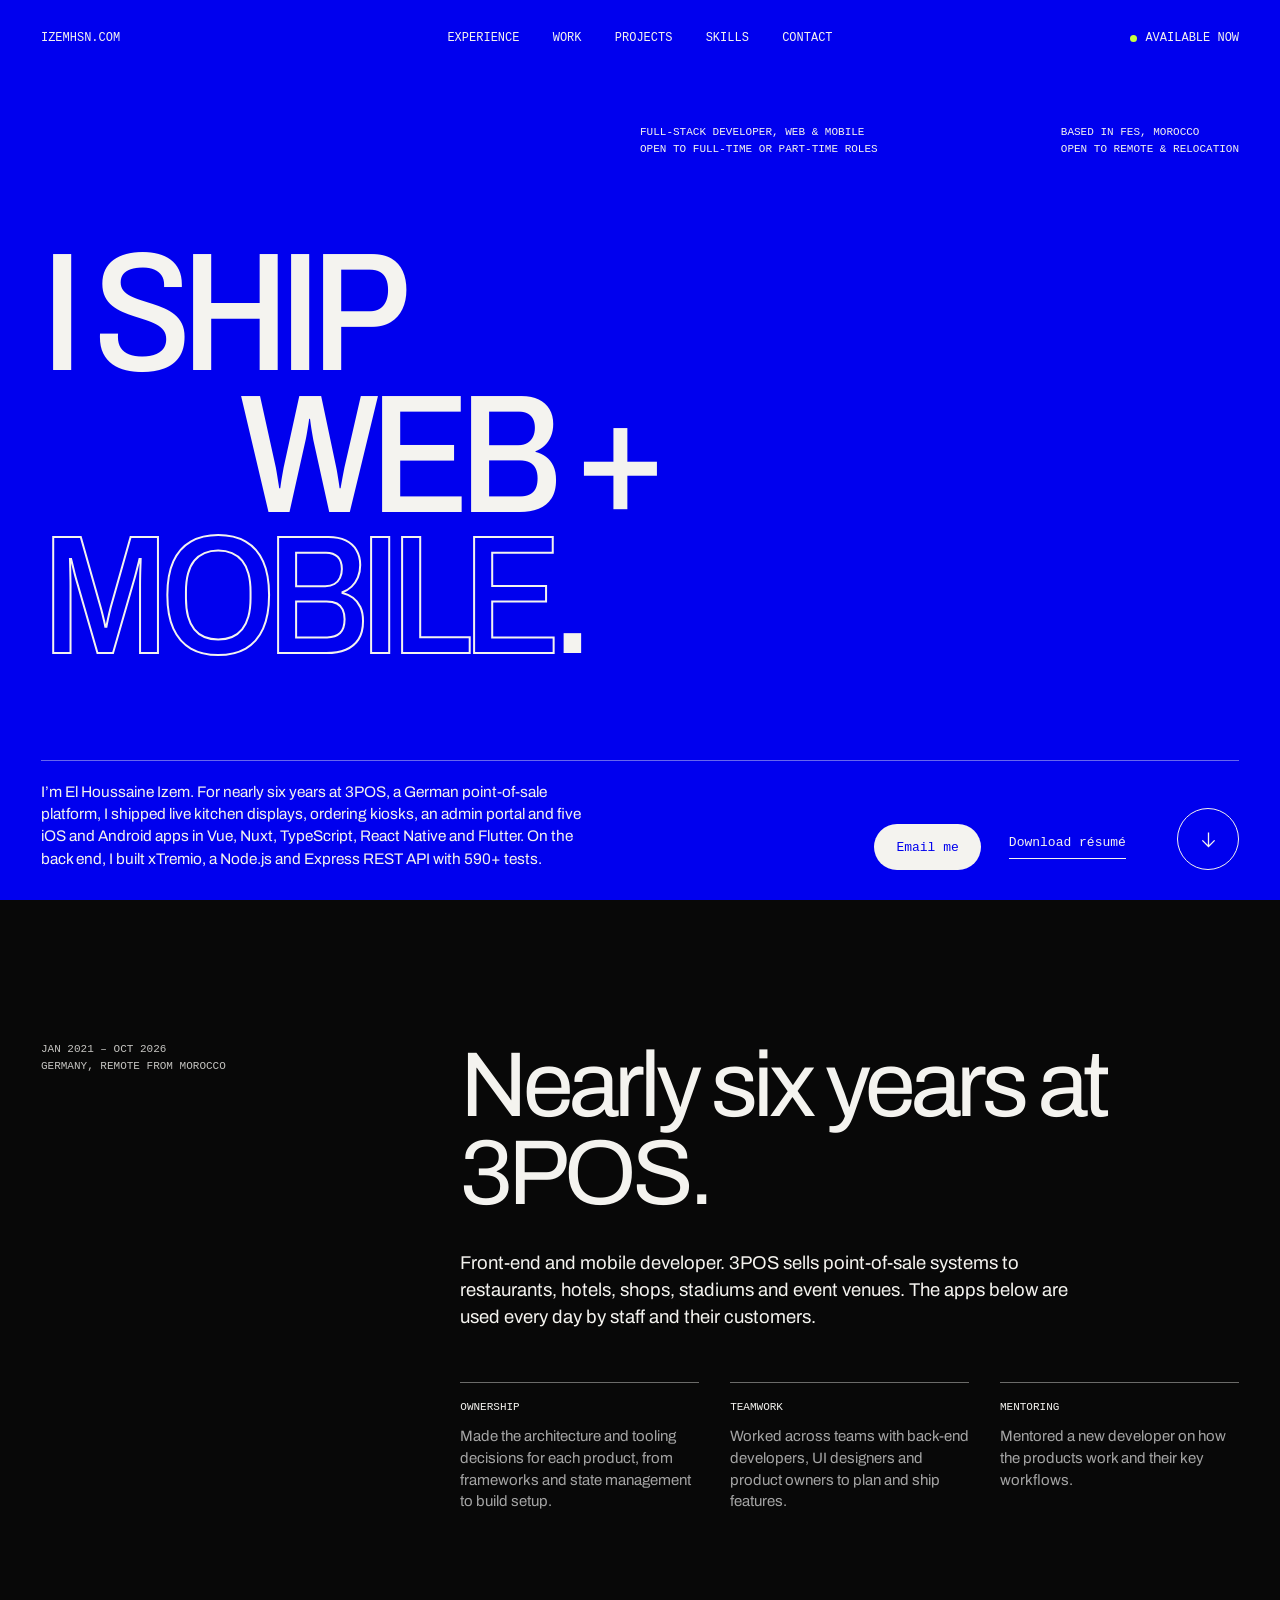
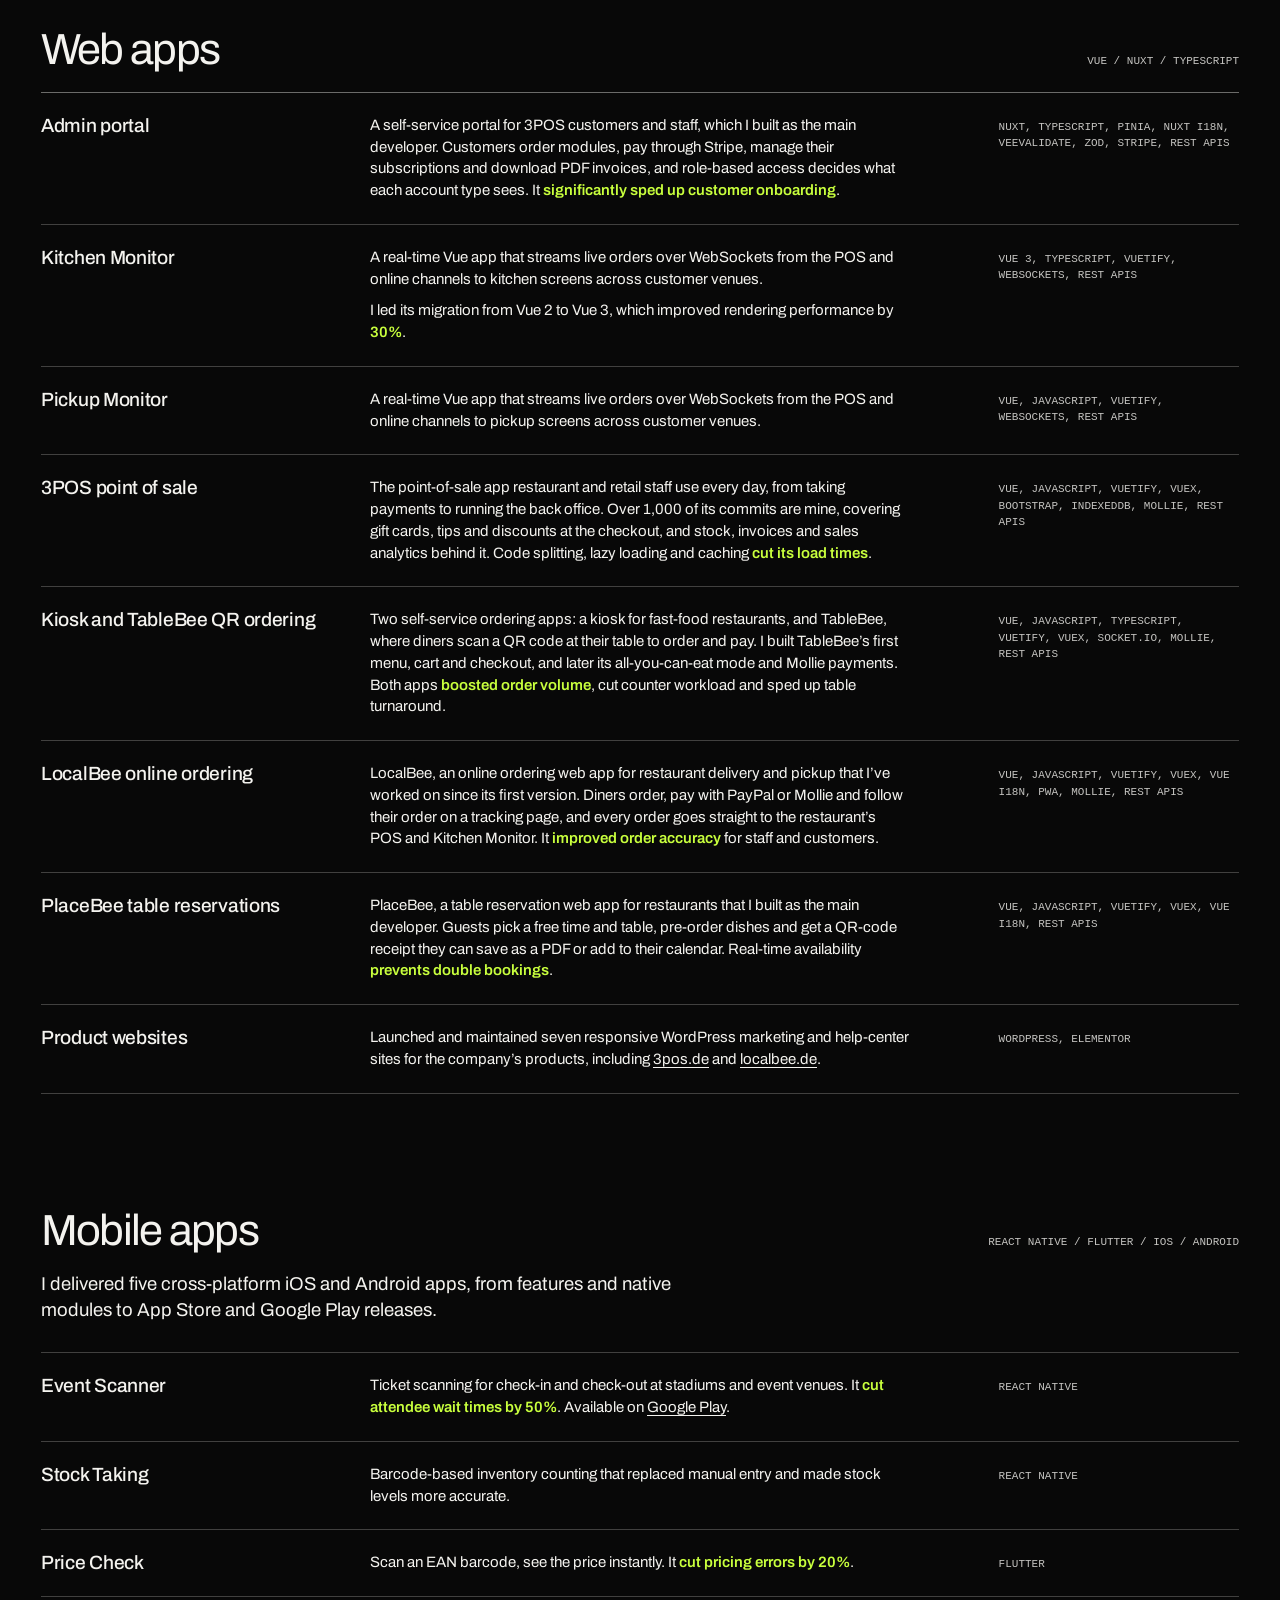
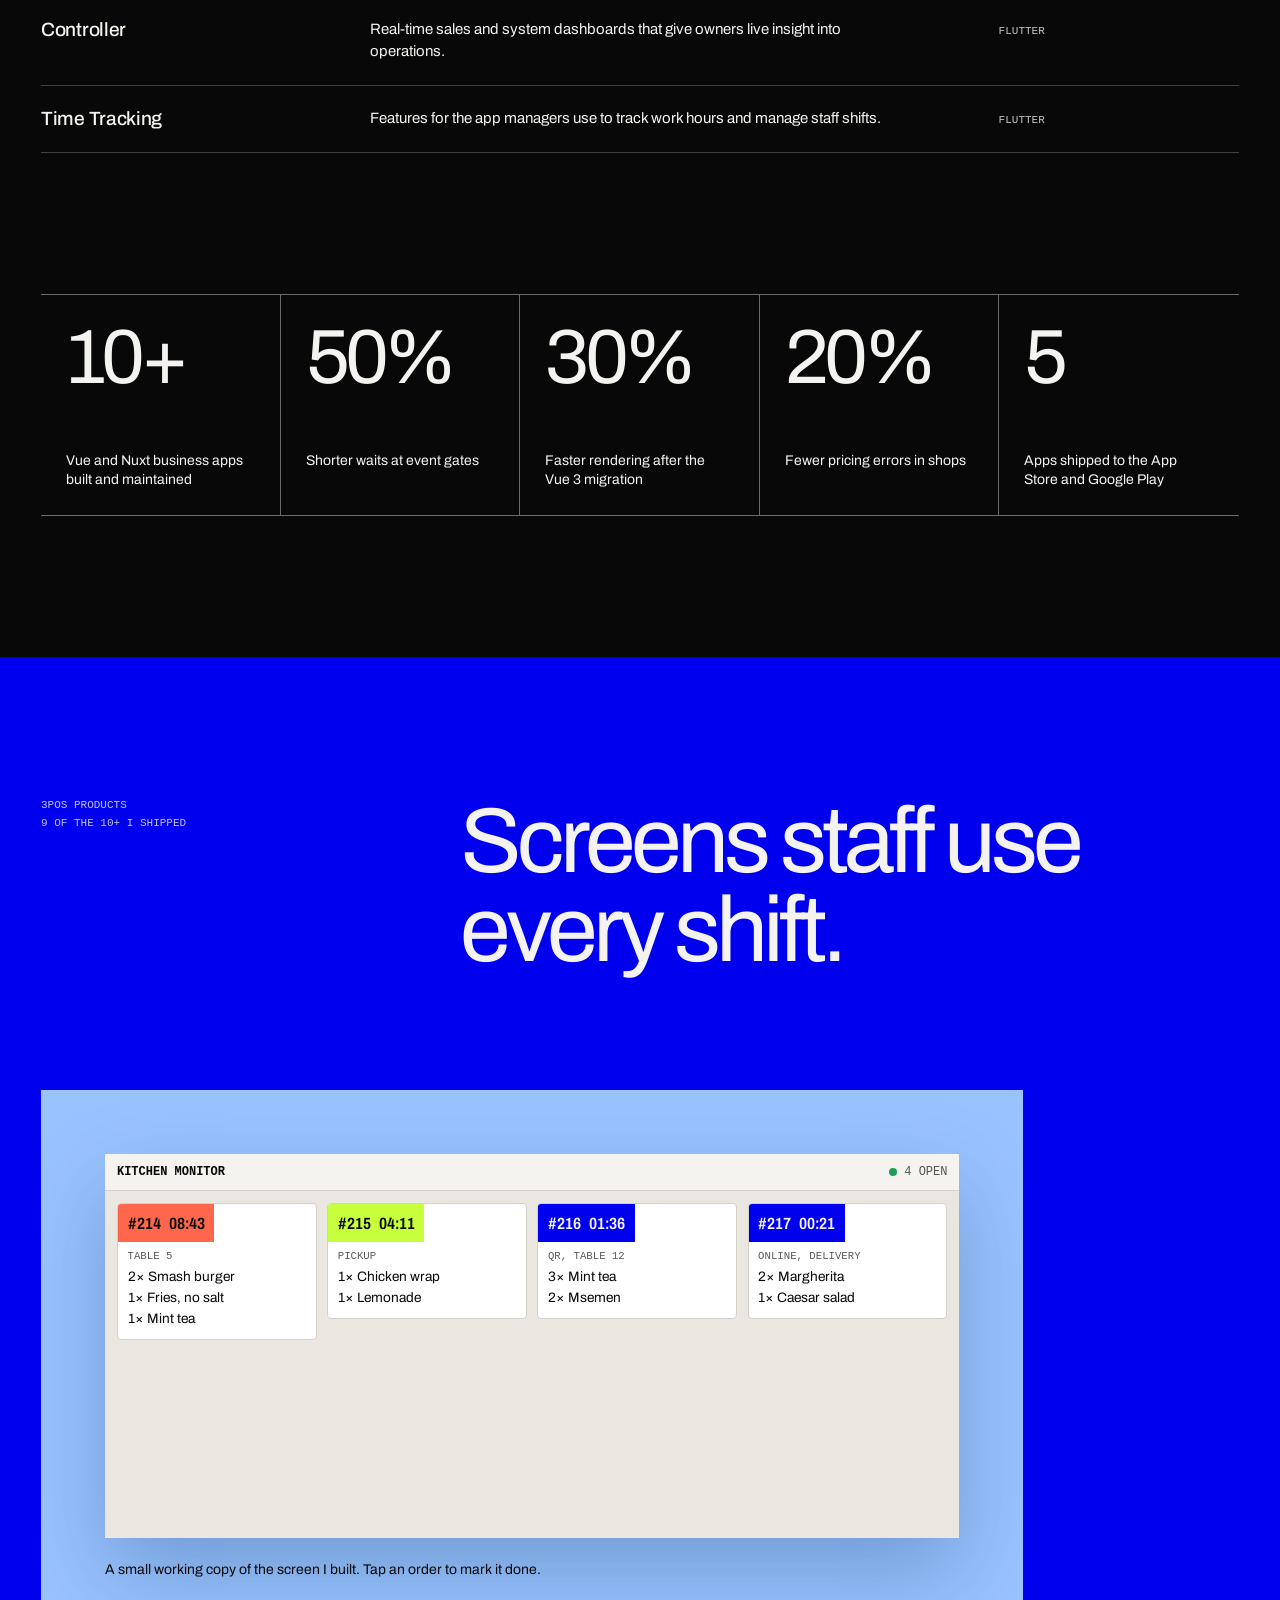
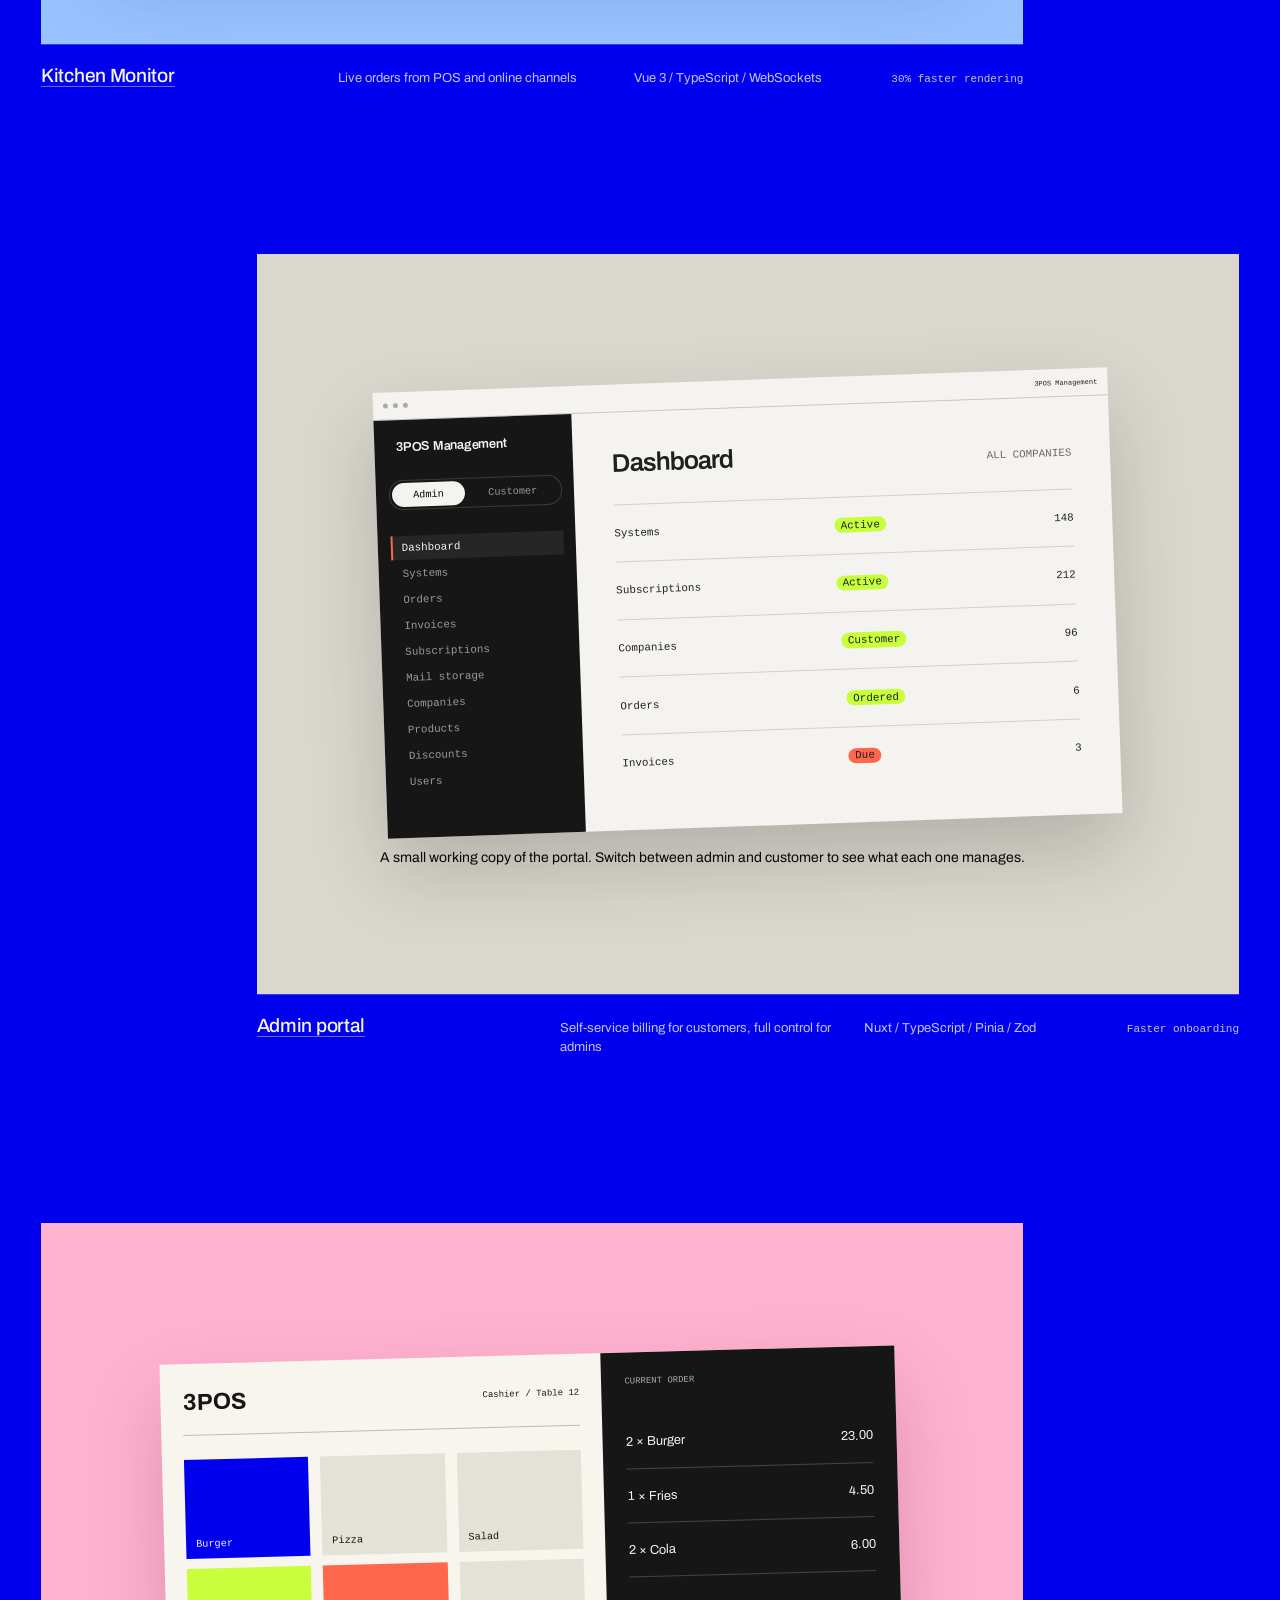
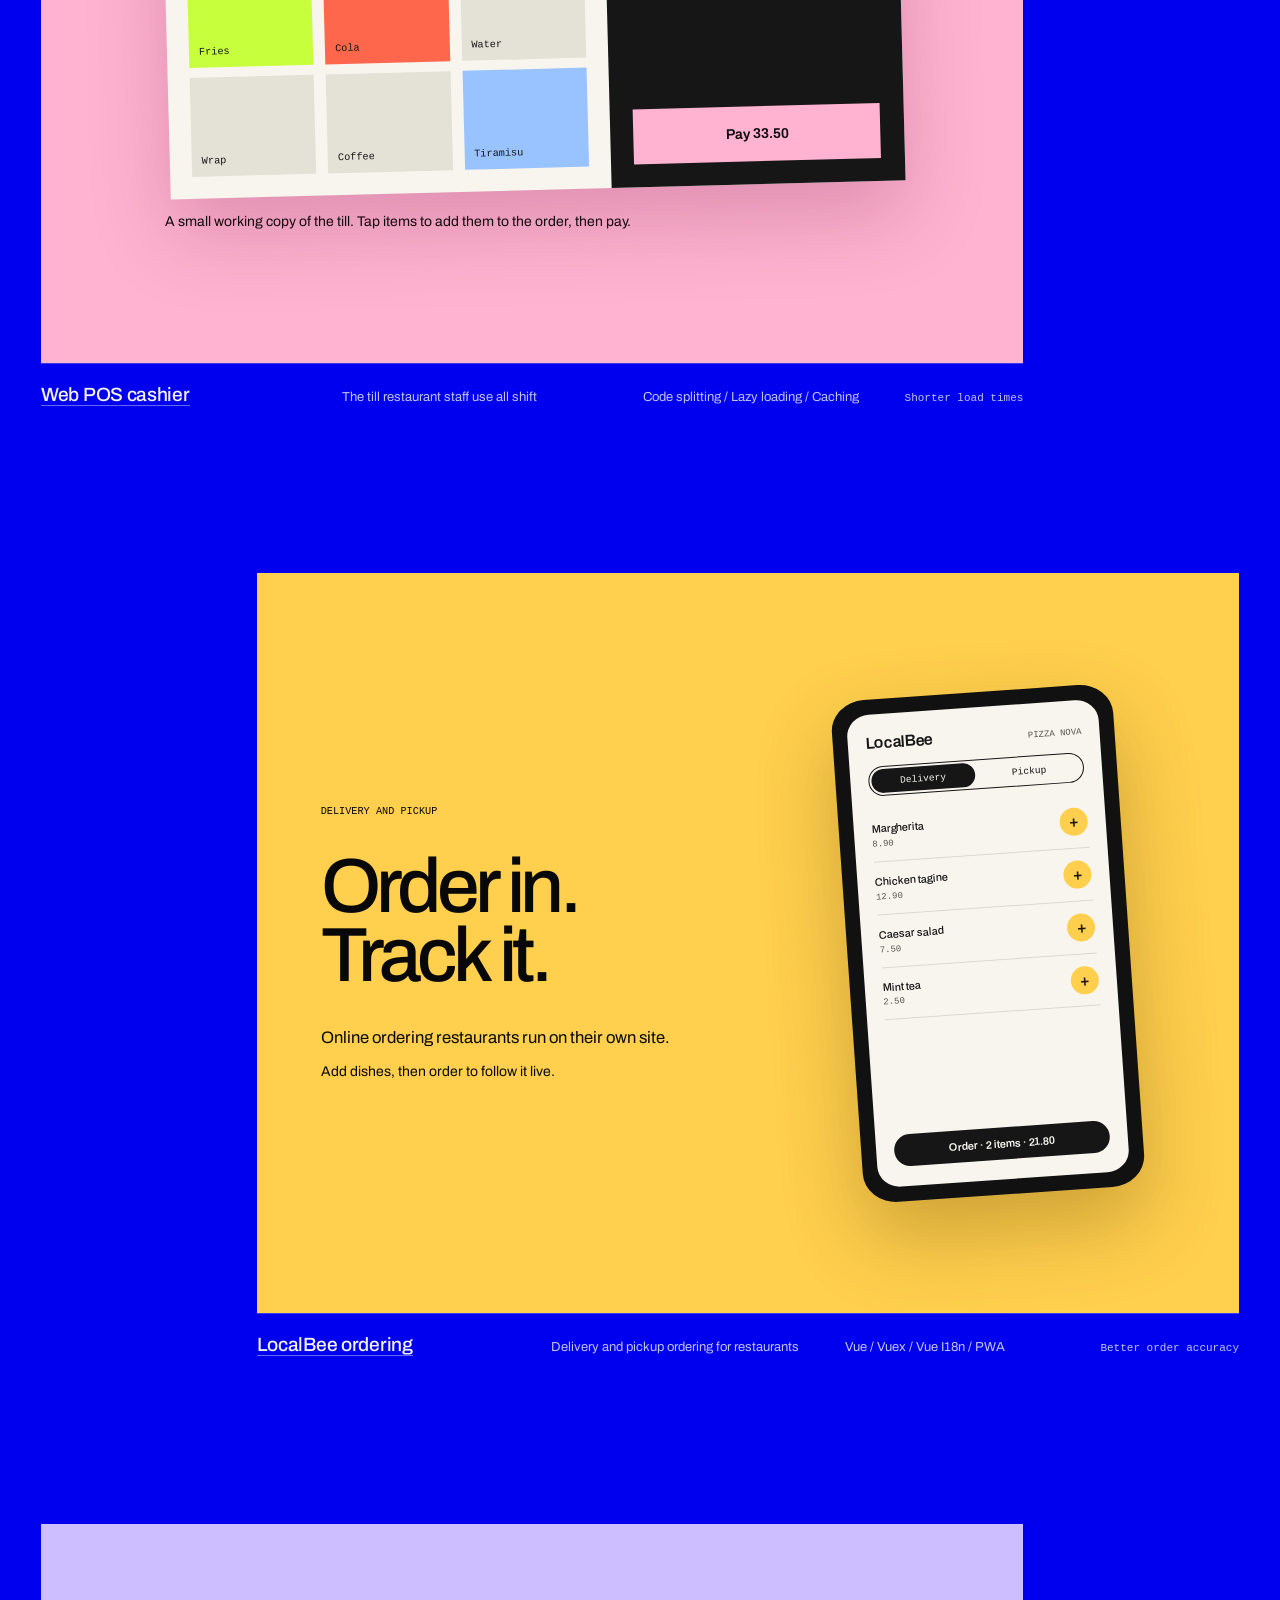
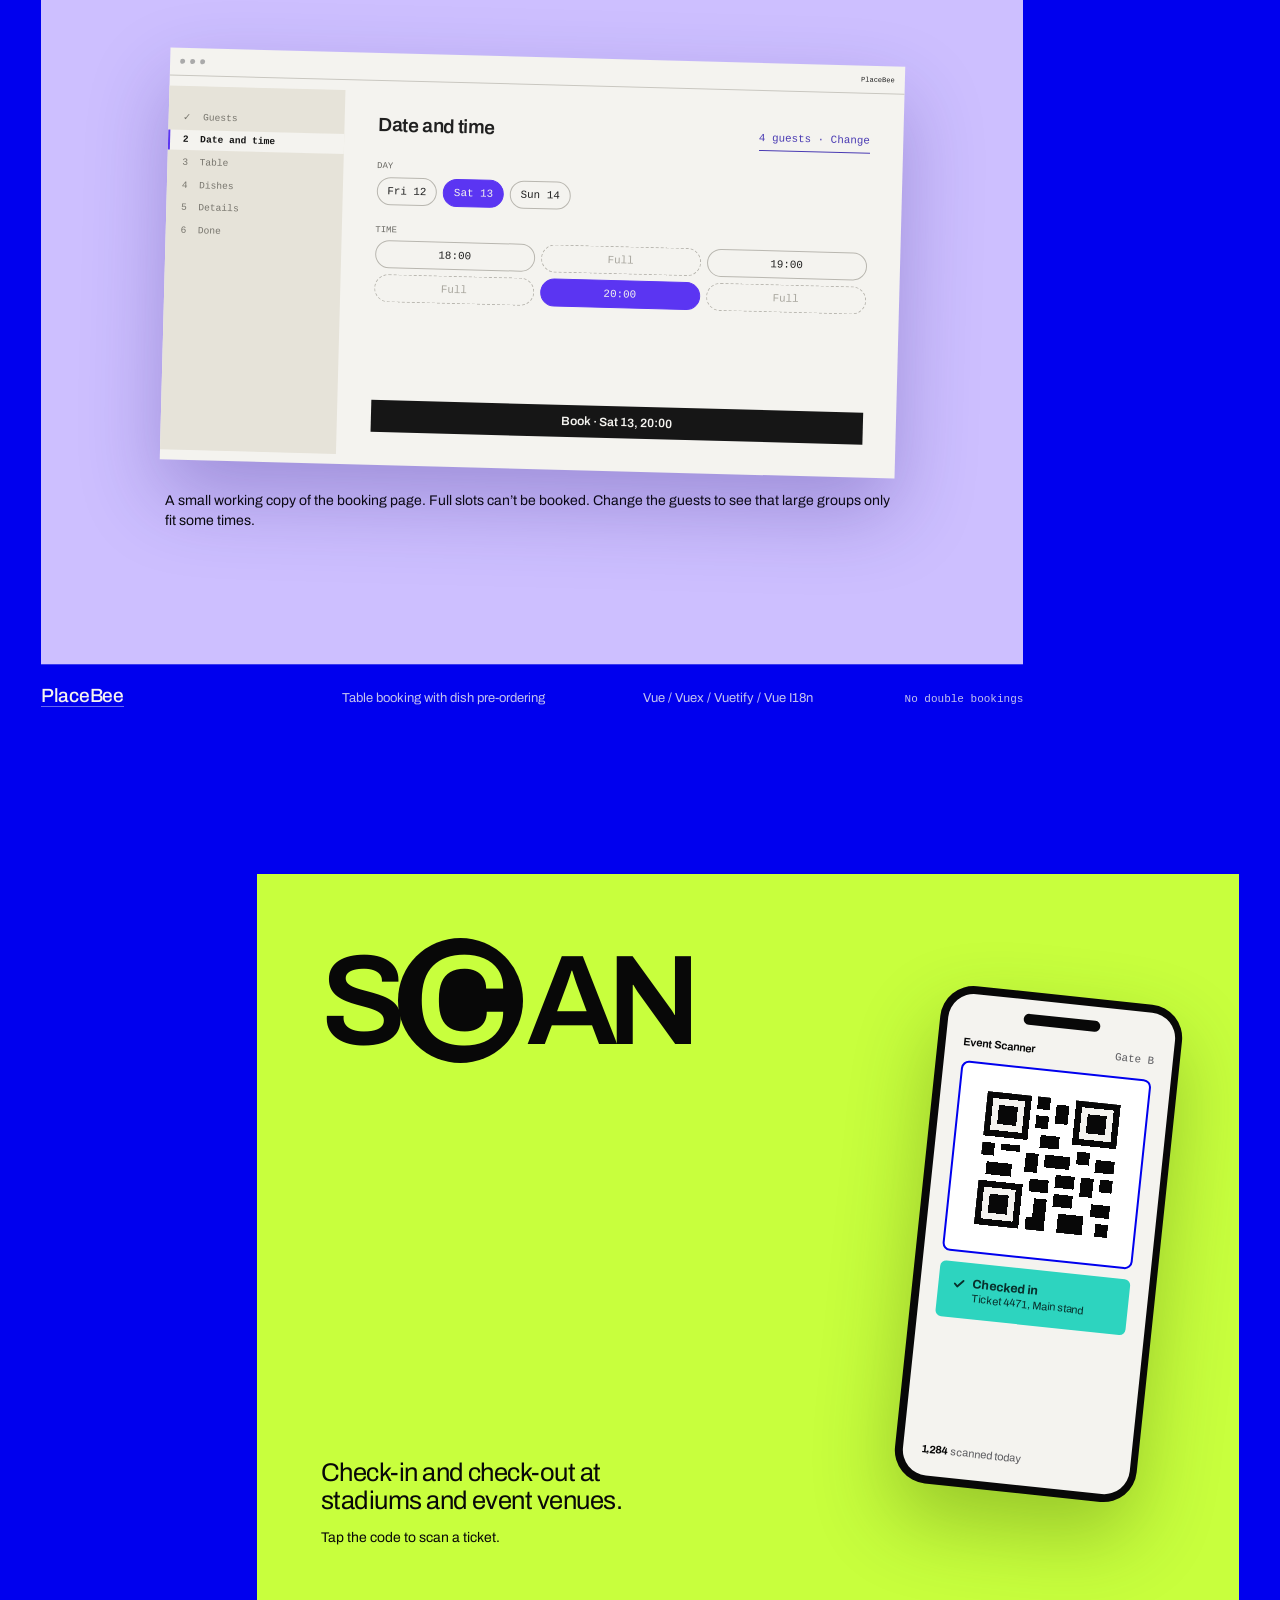
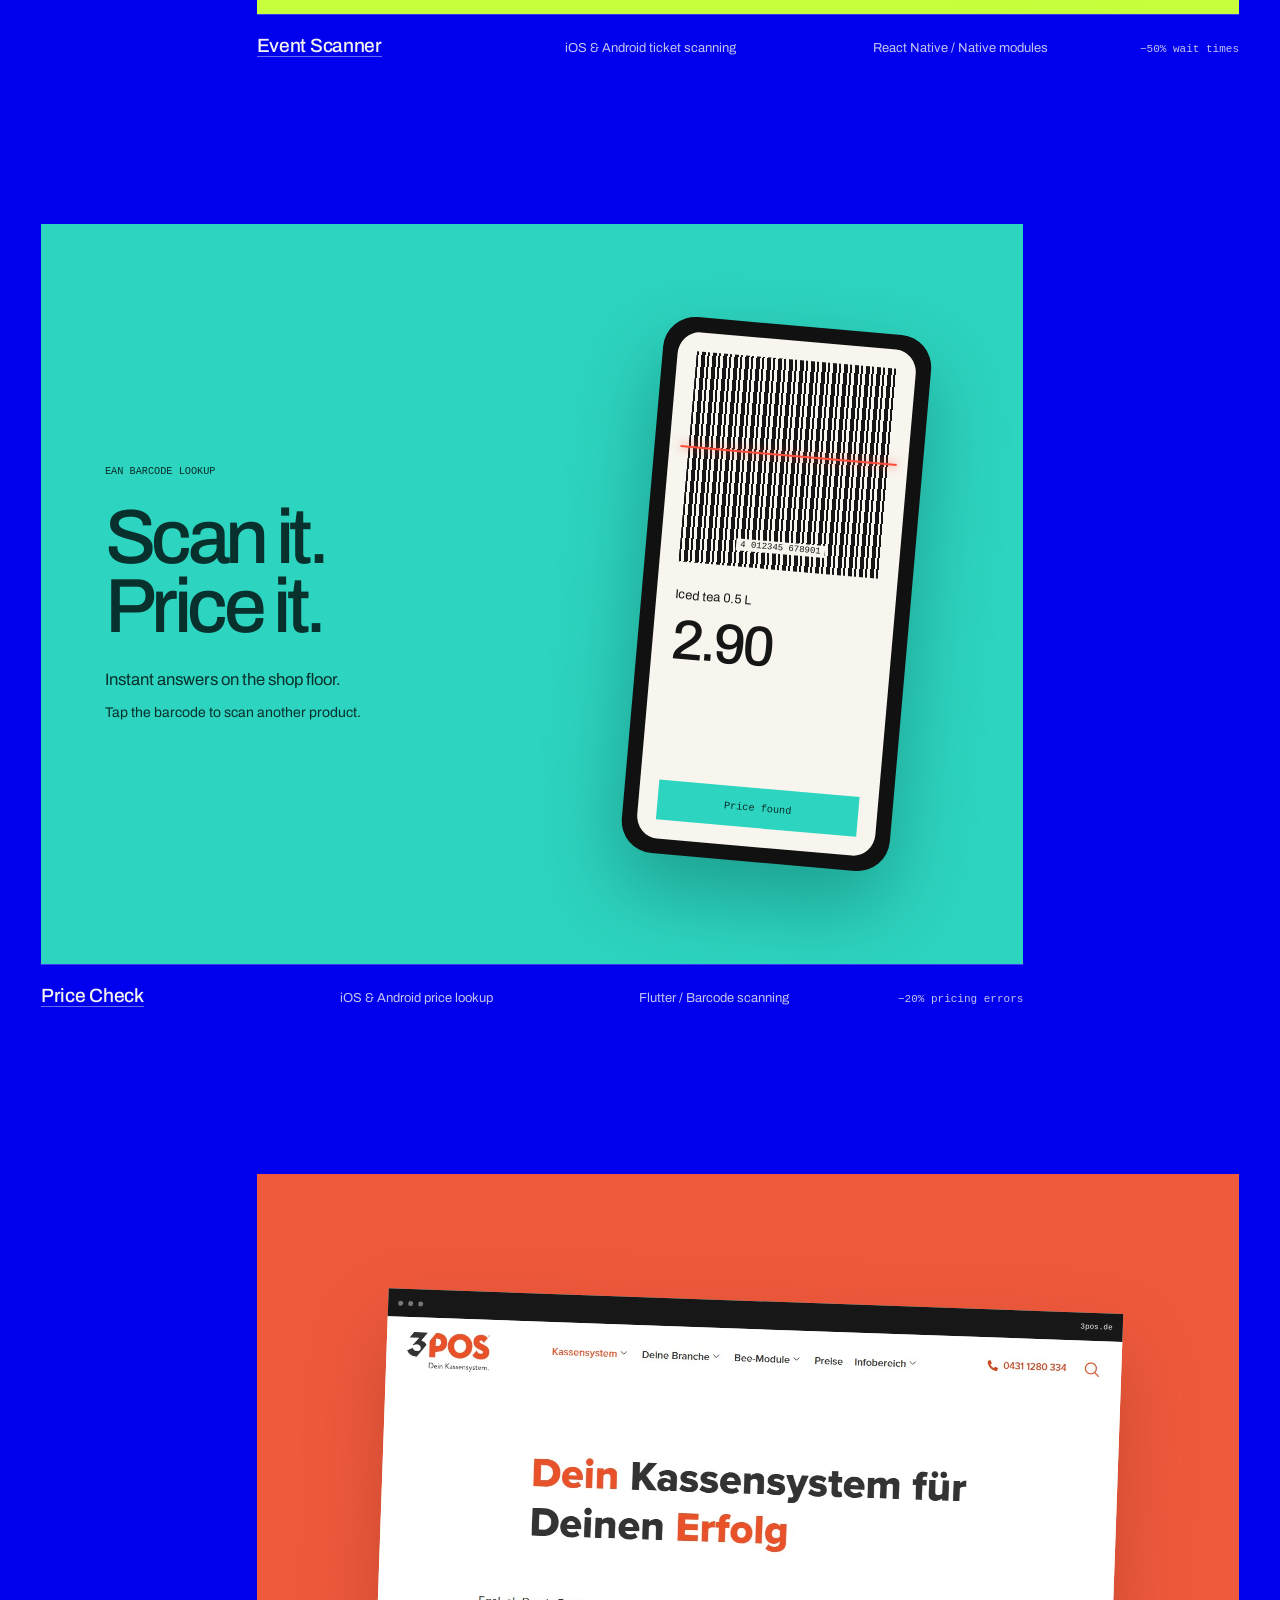
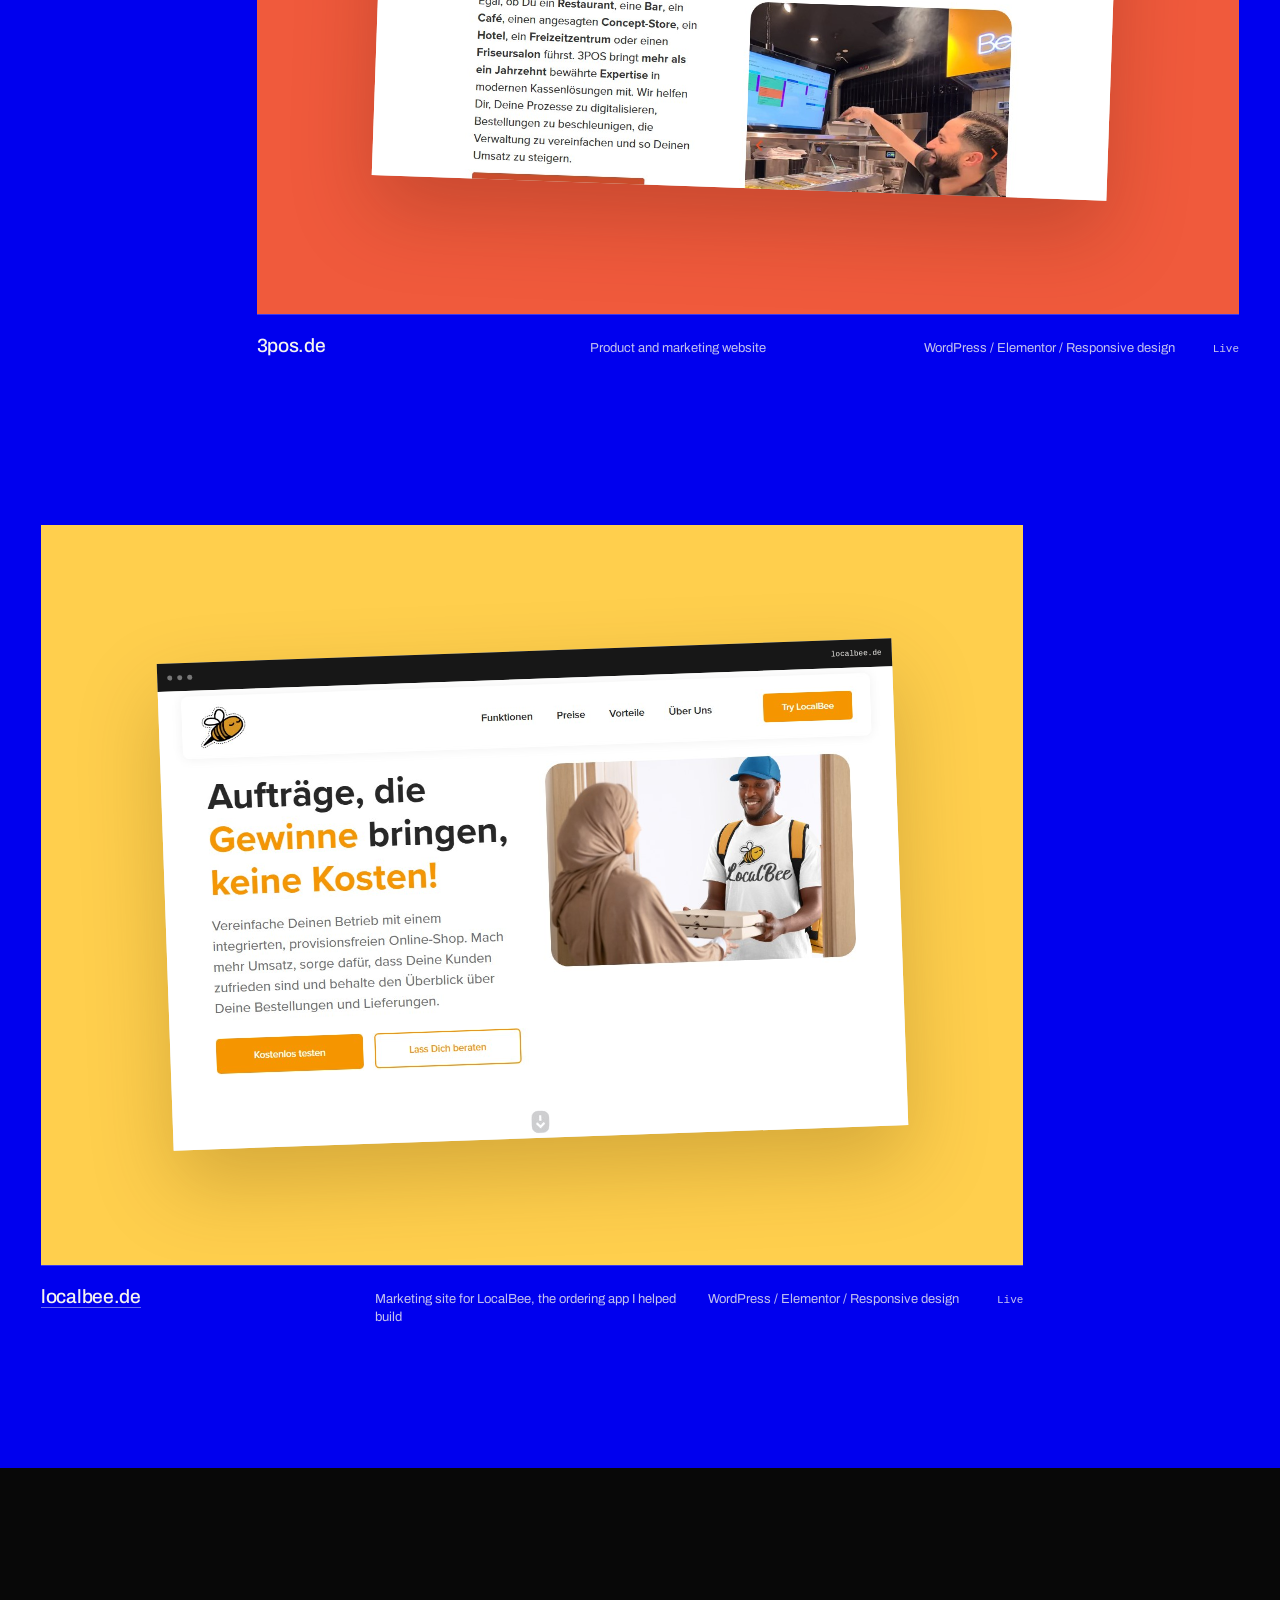
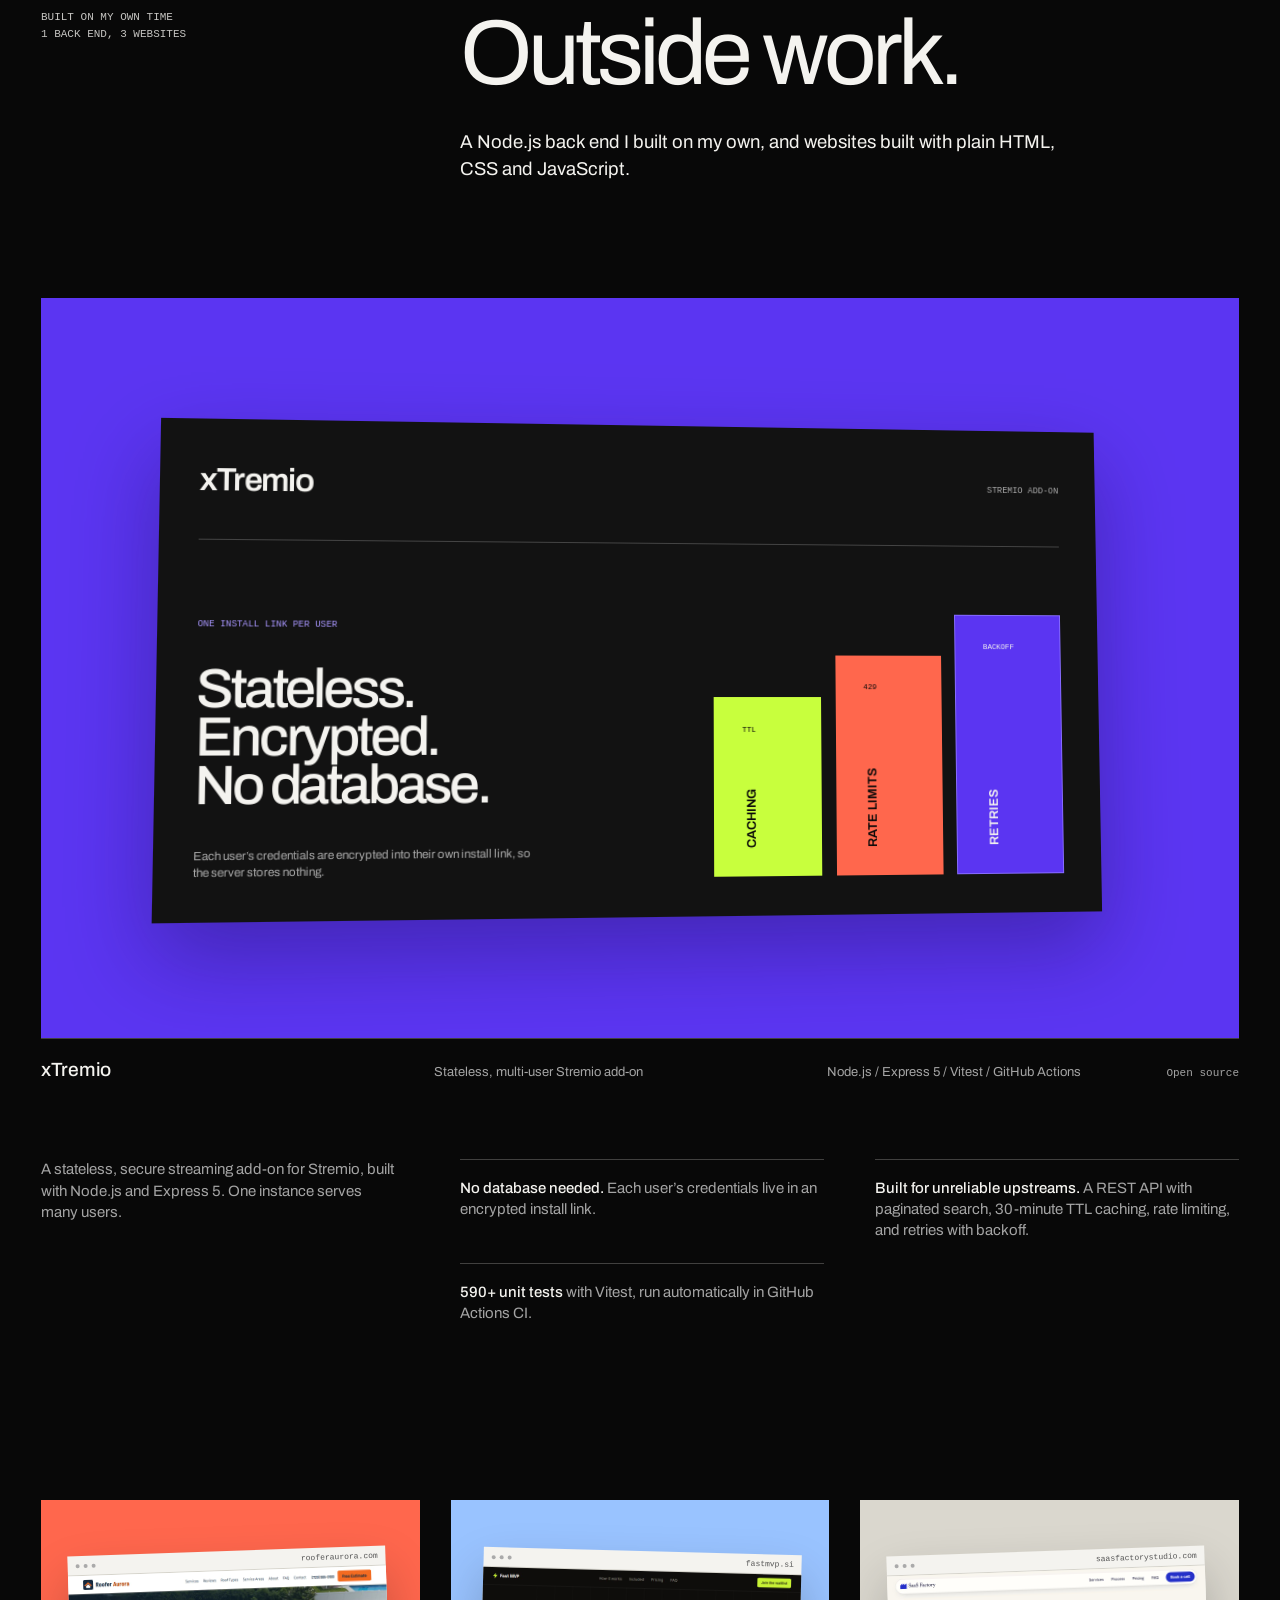
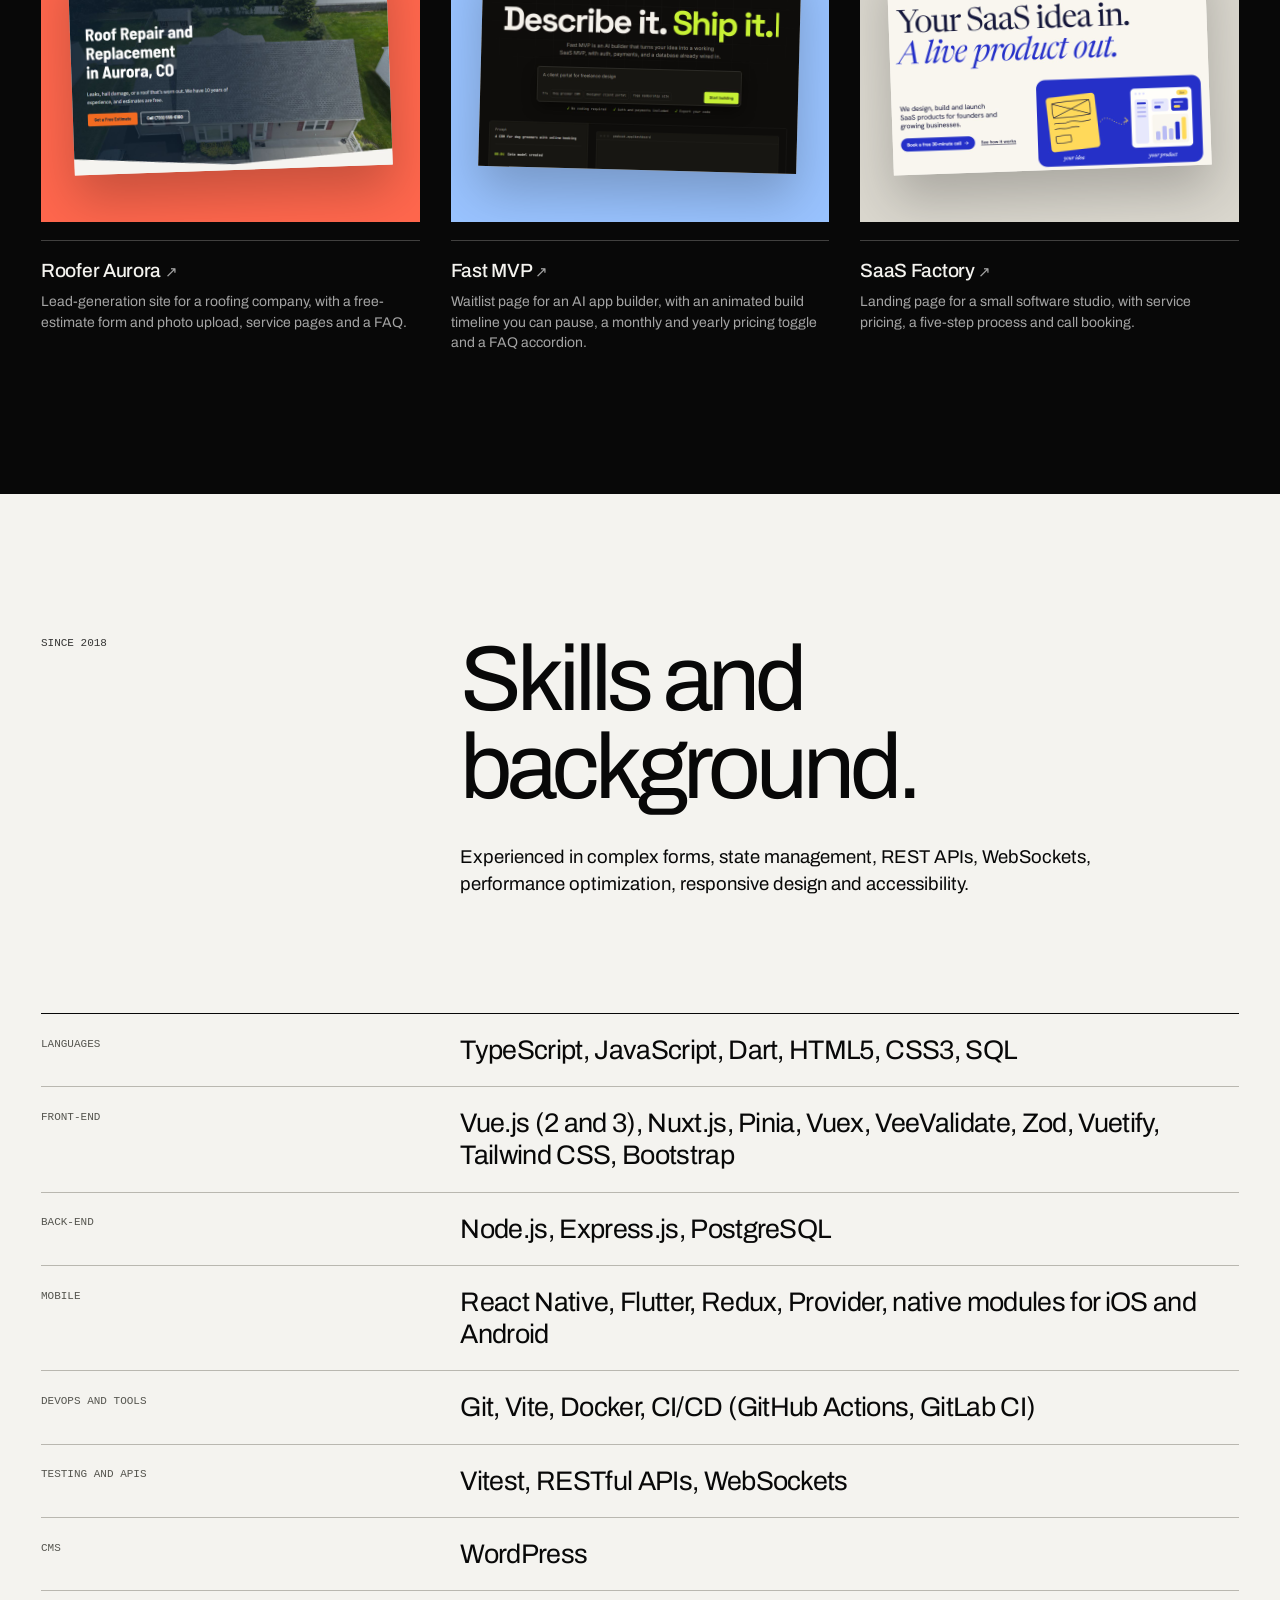
==== commit a1358a4d: "shorten web app rows, drop years and platform list, add Mollie to stack lines" ====
--- a/index.html
+++ b/index.html
@@ -103,7 +103,7 @@
         <ul class="rows" role="list">
           <li class="row" id="admin-portal">
             <h4>Admin portal</h4>
-            <div class="row-body"><p>A self-service portal for 3POS customers and staff that I built as the main developer, on REST APIs and in four languages. Customers order modules and pay through Stripe, pause or change their subscriptions, download invoices as PDF and manage their own users. Admins and resellers manage companies, products and discounts, and role-based access decides what each of the four account types sees. Forms are validated with VeeValidate and Zod. It <strong>significantly sped up customer onboarding</strong>.</p></div>
+            <div class="row-body"><p>A self-service portal for 3POS customers and staff, which I built as the main developer. Customers order modules, pay through Stripe, manage their subscriptions and download PDF invoices, and role-based access decides what each account type sees. It <strong>significantly sped up customer onboarding</strong>.</p></div>
             <p class="row-stack">Nuxt, TypeScript, Pinia, Nuxt i18n, VeeValidate, Zod, Stripe, REST APIs</p>
           </li>
           <li class="row" id="kitchen-monitor">
@@ -121,25 +121,22 @@
           </li>
           <li class="row" id="cashier">
             <h4>3POS point of sale</h4>
-            <div class="row-body">
-              <p>The 3POS point-of-sale app used daily by restaurant and retail staff. One Vue codebase ships to the browser, to Windows, macOS and Linux desktops, and to iOS and Android tablets.</p>
-              <p>Since 2021 I’ve made over 1,000 commits to it: at the till (gift cards, tips, discounts, weighing, on-screen keyboards) and across the back office (items and stock, labels and barcodes, invoices, accounting exports, sales analytics with Excel export, and settings for kiosks, TableBee, delivery and reservations). I cut load times with code splitting, lazy loading and caching.</p>
-            </div>
-            <p class="row-stack">Vue, JavaScript, Vuetify, Vuex, Bootstrap, IndexedDB, REST APIs</p>
+            <div class="row-body"><p>The point-of-sale app restaurant and retail staff use every day, from taking payments to running the back office. Over 1,000 of its commits are mine, covering gift cards, tips and discounts at the checkout, and stock, invoices and sales analytics behind it. Code splitting, lazy loading and caching <strong>cut its load times</strong>.</p></div>
+            <p class="row-stack">Vue, JavaScript, Vuetify, Vuex, Bootstrap, IndexedDB, Mollie, REST APIs</p>
           </li>
           <li class="row" id="ordering">
             <h4>Kiosk and TableBee QR ordering</h4>
-            <div class="row-body"><p>A self-service kiosk for fast-food restaurants, and TableBee, a QR-code table ordering app. Diners scan the code on their table, browse the menu with allergen filters, pay with Mollie, PayPal or a gift card, and see live when staff approve their order. I built TableBee’s first menu, cart and checkout in 2021, and later added its all-you-can-eat mode, session timeouts, minimum order values and Mollie payments. Both apps boosted order volume, cut counter workload and sped up table turnaround.</p></div>
-            <p class="row-stack">Vue, JavaScript, TypeScript, Vuetify, Vuex, Socket.IO, REST APIs</p>
+            <div class="row-body"><p>Two self-service ordering apps: a kiosk for fast-food restaurants, and TableBee, where diners scan a QR code at their table to order and pay. I built TableBee’s first menu, cart and checkout, and later its all-you-can-eat mode and Mollie payments. Both apps <strong>boosted order volume</strong>, cut counter workload and sped up table turnaround.</p></div>
+            <p class="row-stack">Vue, JavaScript, TypeScript, Vuetify, Vuex, Socket.IO, Mollie, REST APIs</p>
           </li>
           <li class="row" id="online-ordering">
             <h4>LocalBee online ordering</h4>
-            <div class="row-body"><p>LocalBee, an online ordering web app for restaurant delivery and pickup that I worked on from its first version in 2021. Diners browse the menu, check their address against the delivery area, apply coupons, schedule orders and pay online with PayPal or Mollie, then follow their order on a tracking page. Accounts keep addresses, order history and favorite restaurants, in German, English and French. Orders go straight to the restaurant’s POS and Kitchen Monitor. It <strong>improved order accuracy</strong> for staff and customers.</p></div>
-            <p class="row-stack">Vue, JavaScript, Vuetify, Vuex, Vue I18n, PWA, REST APIs</p>
+            <div class="row-body"><p>LocalBee, an online ordering web app for restaurant delivery and pickup that I’ve worked on since its first version. Diners order, pay with PayPal or Mollie and follow their order on a tracking page, and every order goes straight to the restaurant’s POS and Kitchen Monitor. It <strong>improved order accuracy</strong> for staff and customers.</p></div>
+            <p class="row-stack">Vue, JavaScript, Vuetify, Vuex, Vue I18n, PWA, Mollie, REST APIs</p>
           </li>
           <li class="row" id="reservations">
             <h4>PlaceBee table reservations</h4>
-            <div class="row-body"><p>PlaceBee, a table reservation web app for restaurants that I built as the main developer from 2021. Guests choose a reservation type and party size, pick from the times still free, choose tables that fit their group, pre-order dishes and confirm. The receipt carries a QR code and can be saved as a PDF or added to a calendar. Each venue sets its own colors, texts and opening hours and can skip the table or dish steps, in German, English and French. Real-time availability <strong>prevents double bookings</strong>.</p></div>
+            <div class="row-body"><p>PlaceBee, a table reservation web app for restaurants that I built as the main developer. Guests pick a free time and table, pre-order dishes and get a QR-code receipt they can save as a PDF or add to their calendar. Real-time availability <strong>prevents double bookings</strong>.</p></div>
             <p class="row-stack">Vue, JavaScript, Vuetify, Vuex, Vue I18n, REST APIs</p>
           </li>
           <li class="row" id="wordpress">
